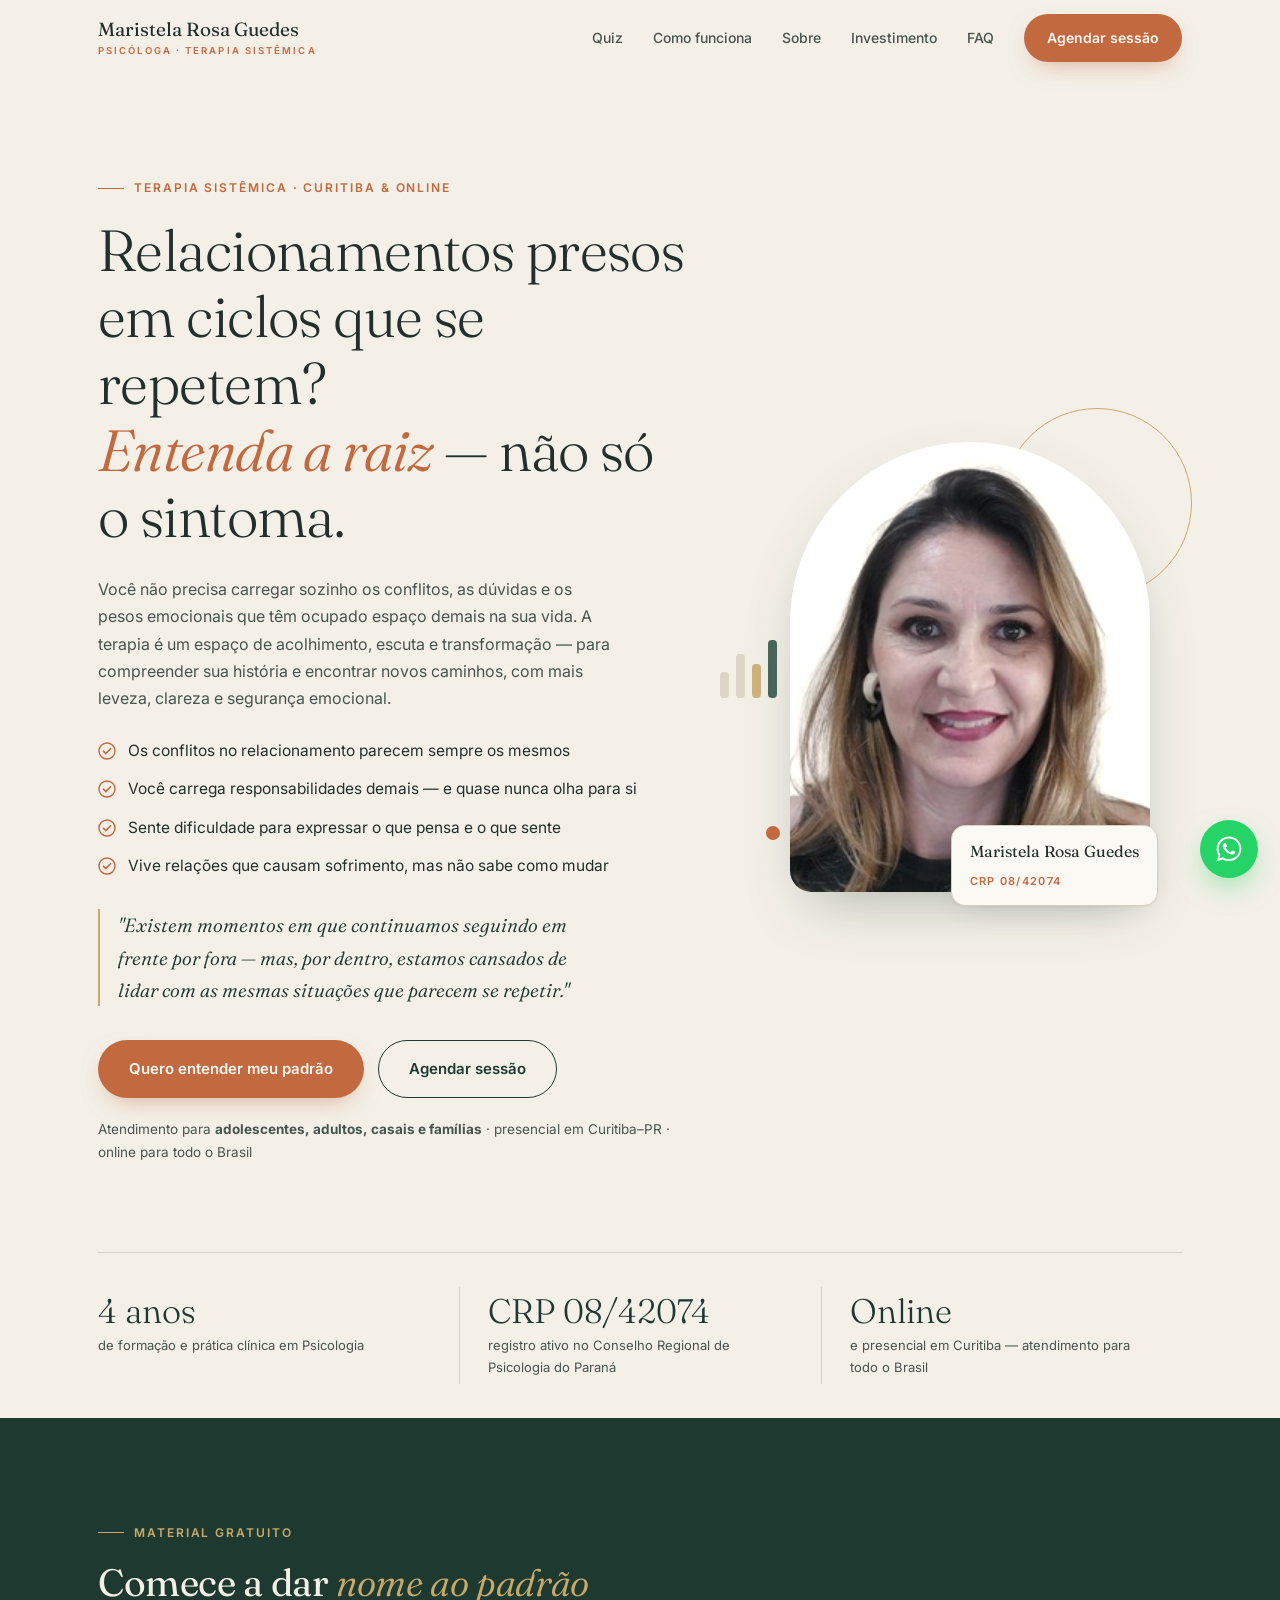
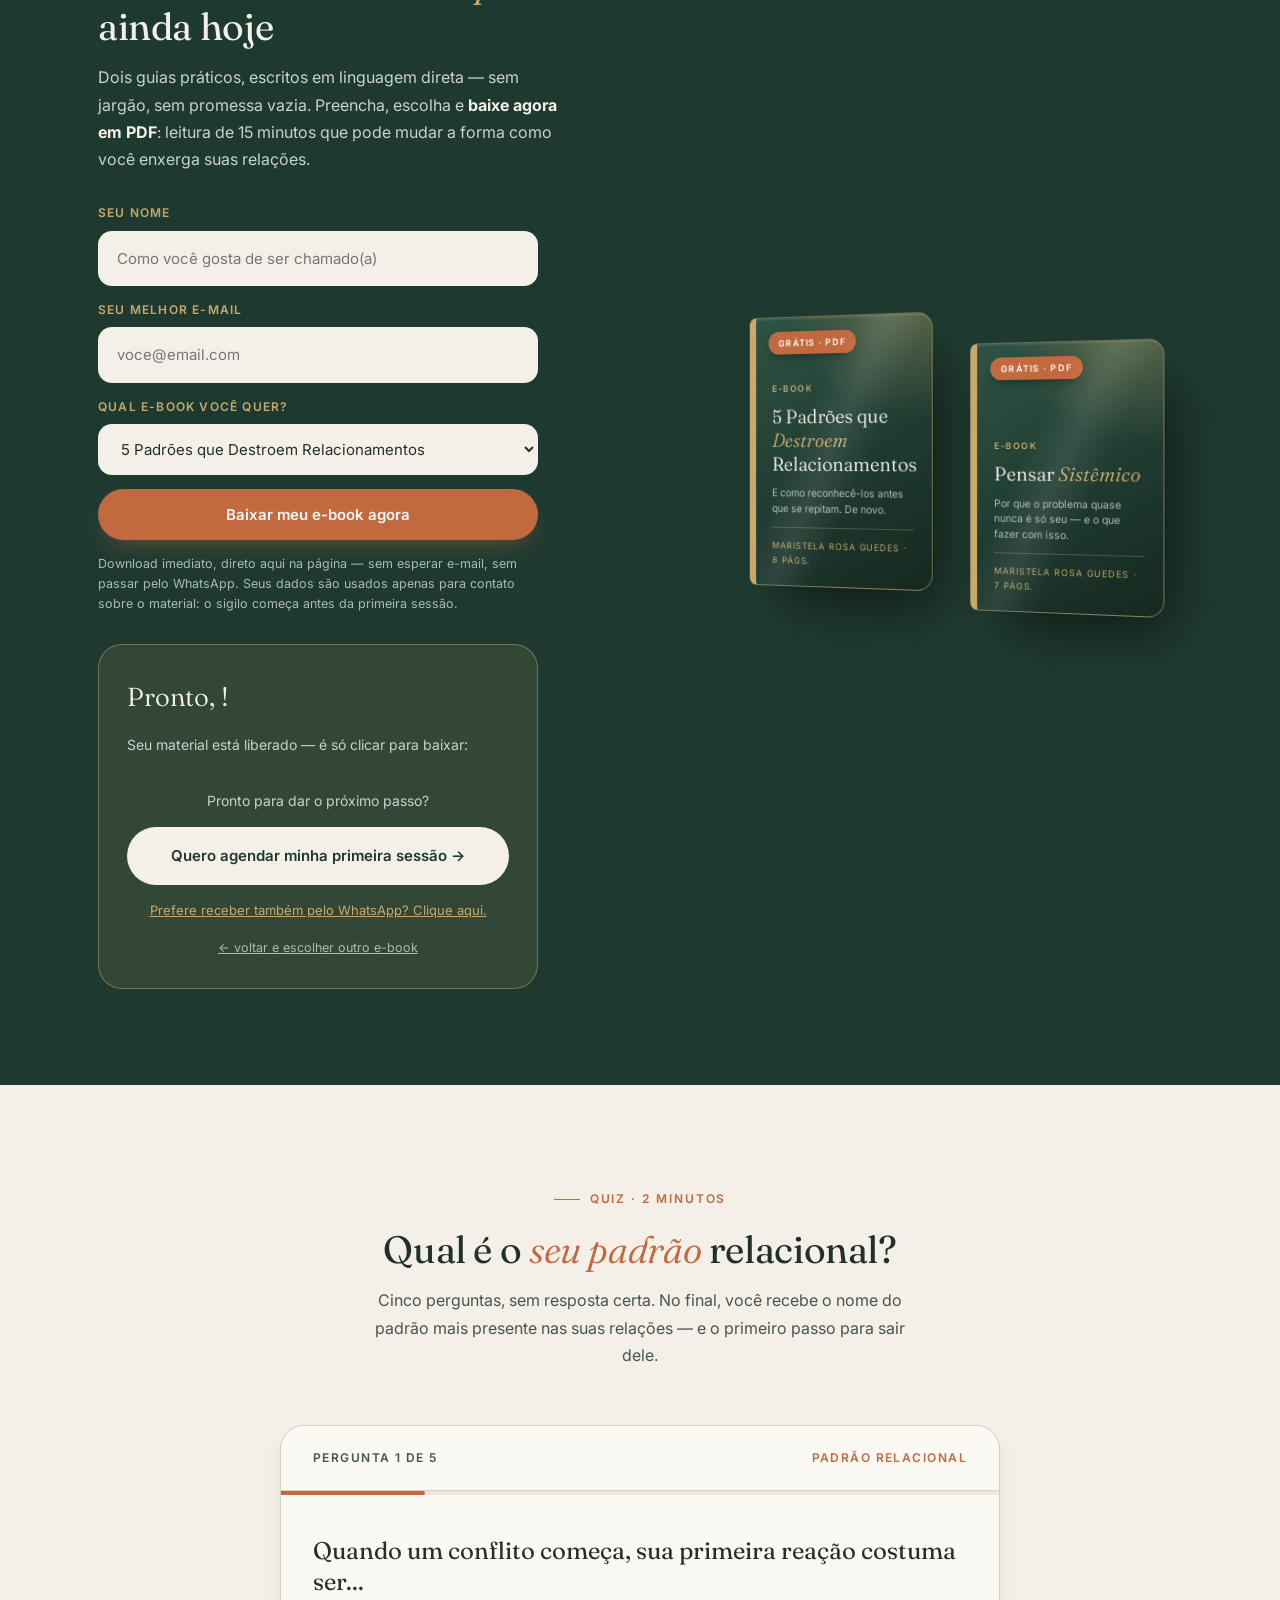
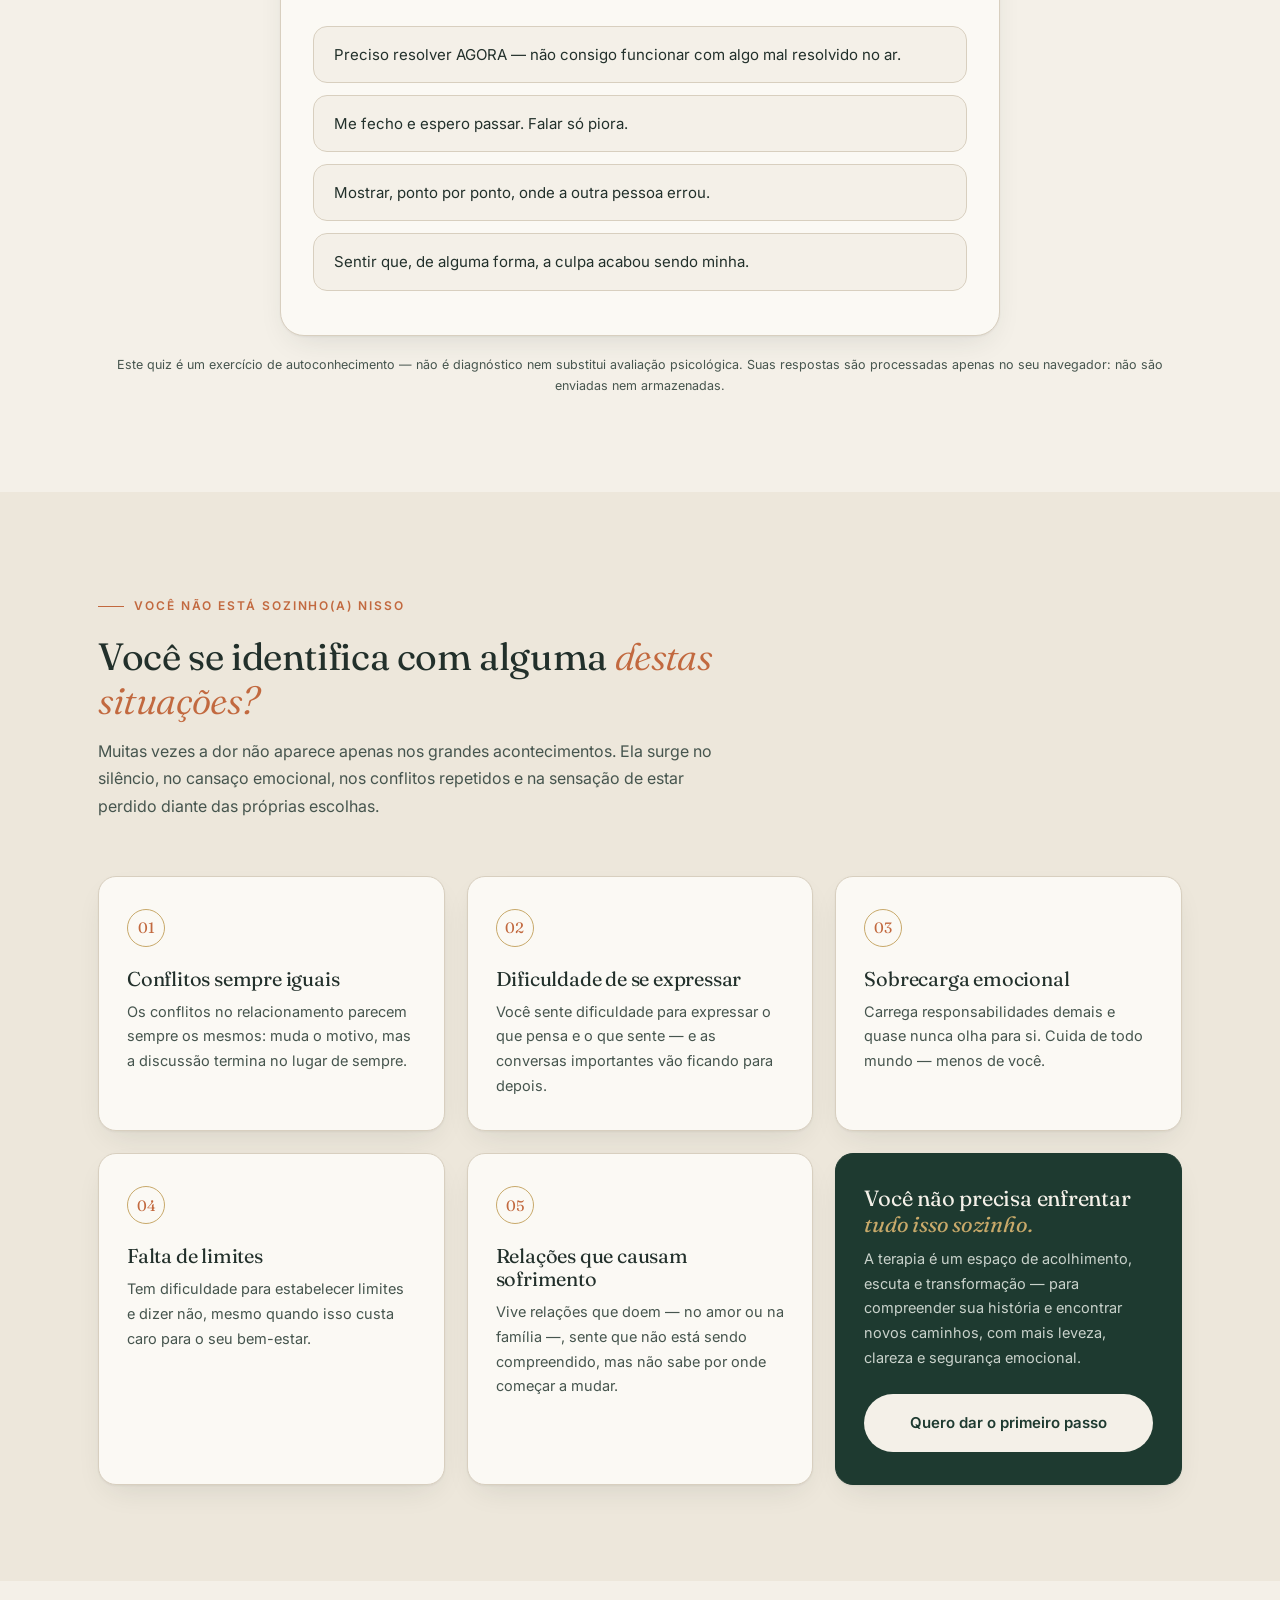
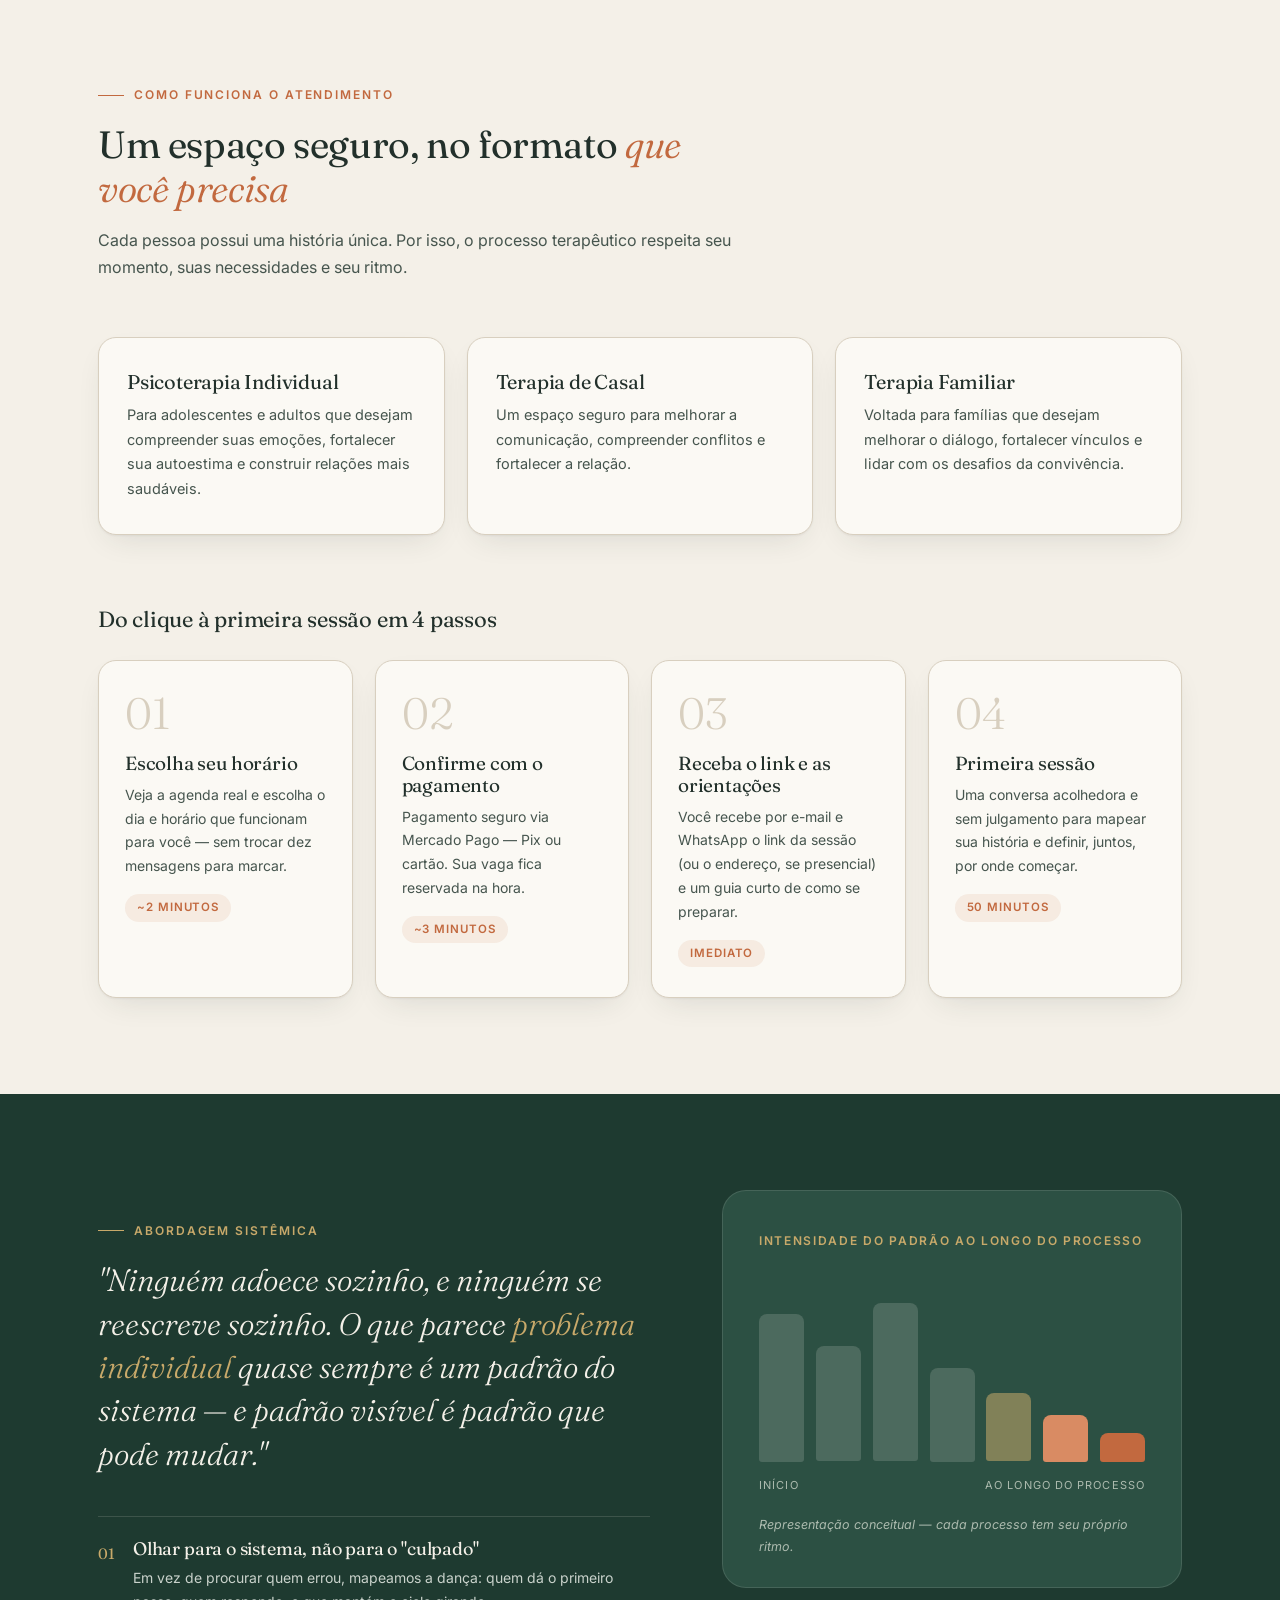
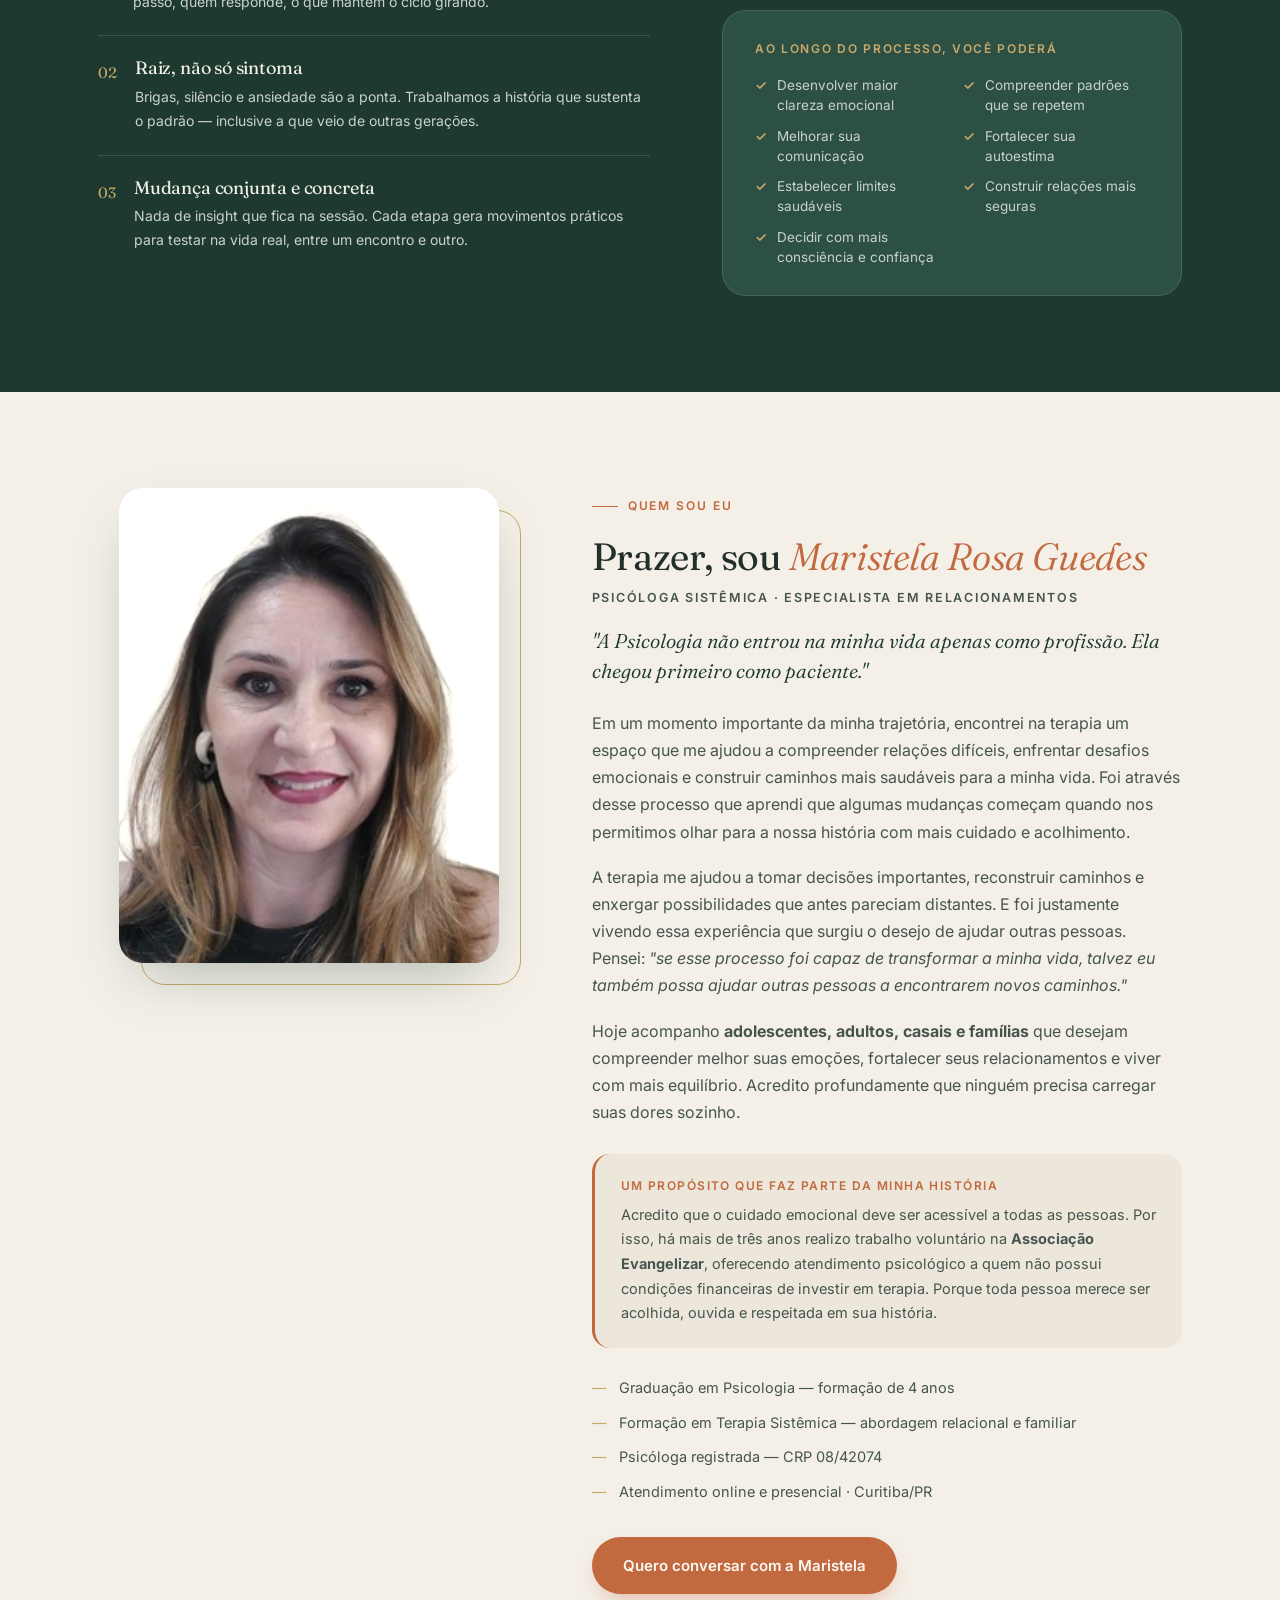
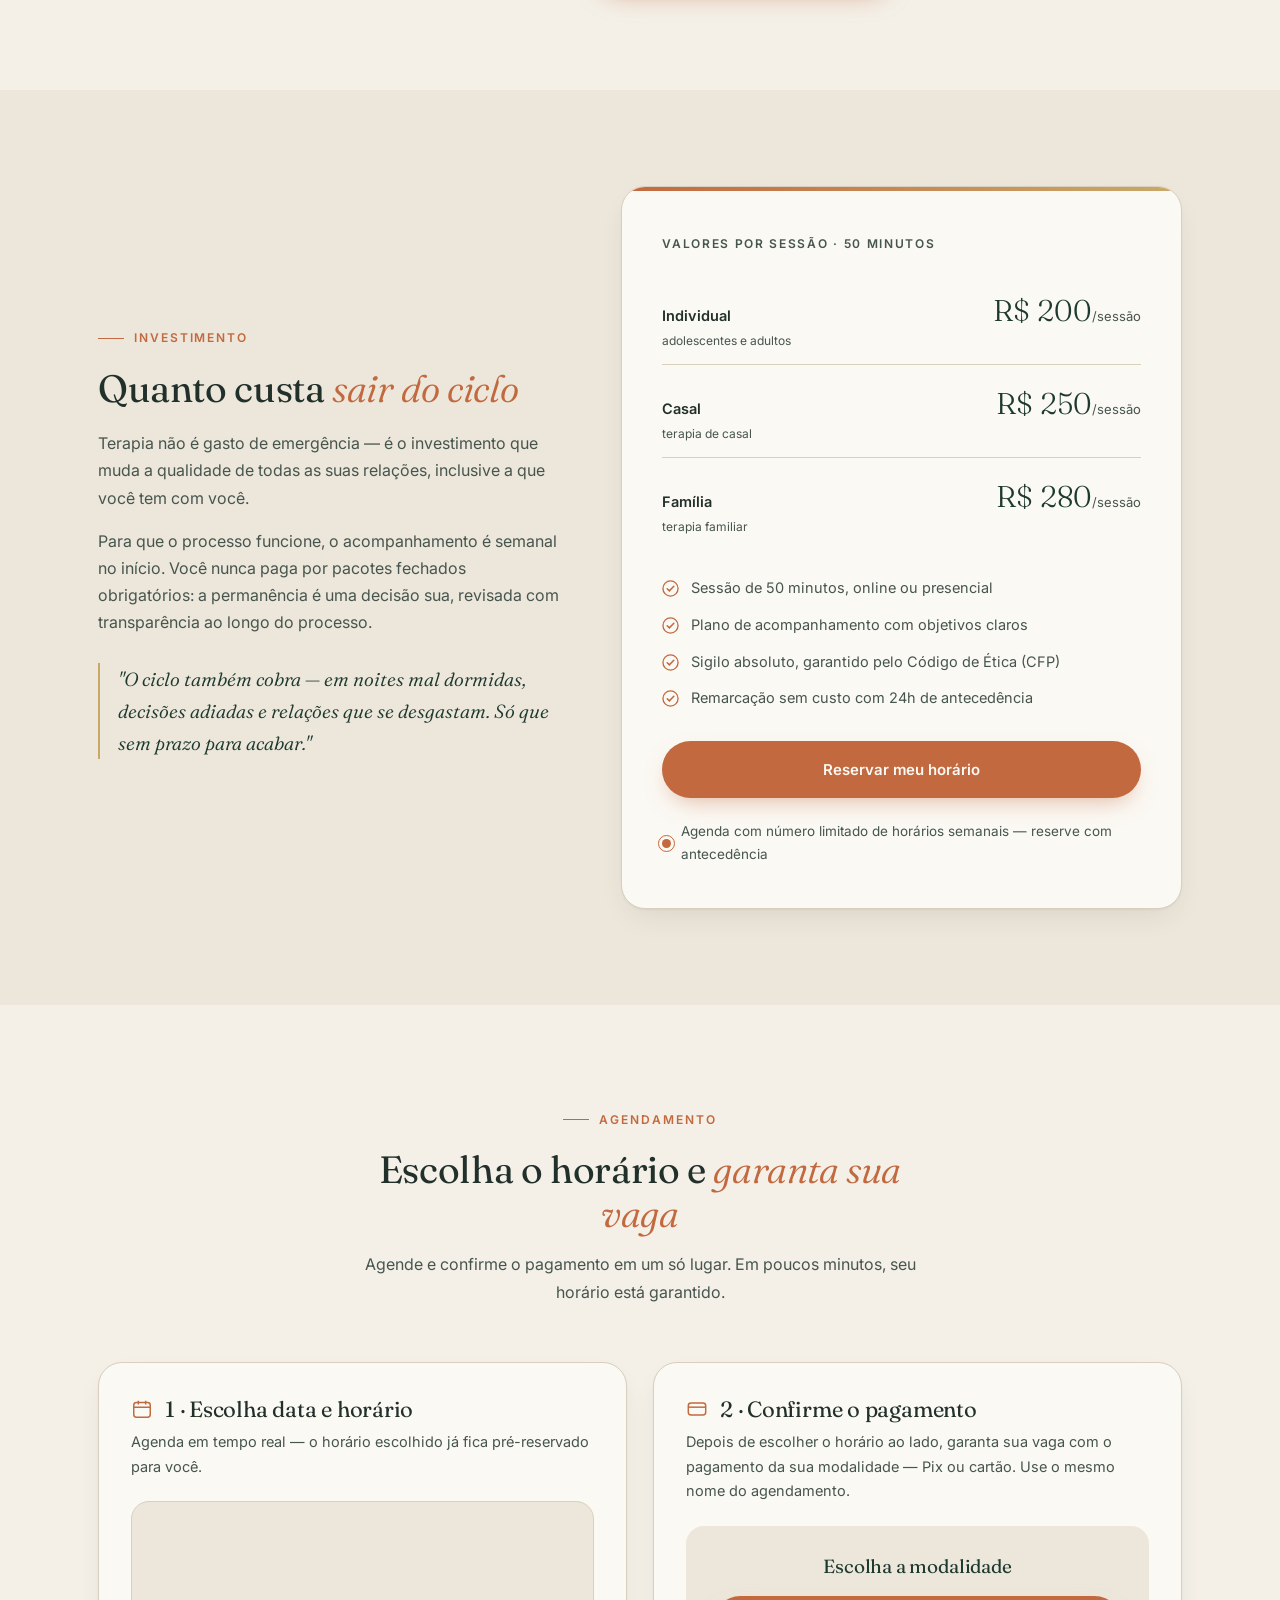
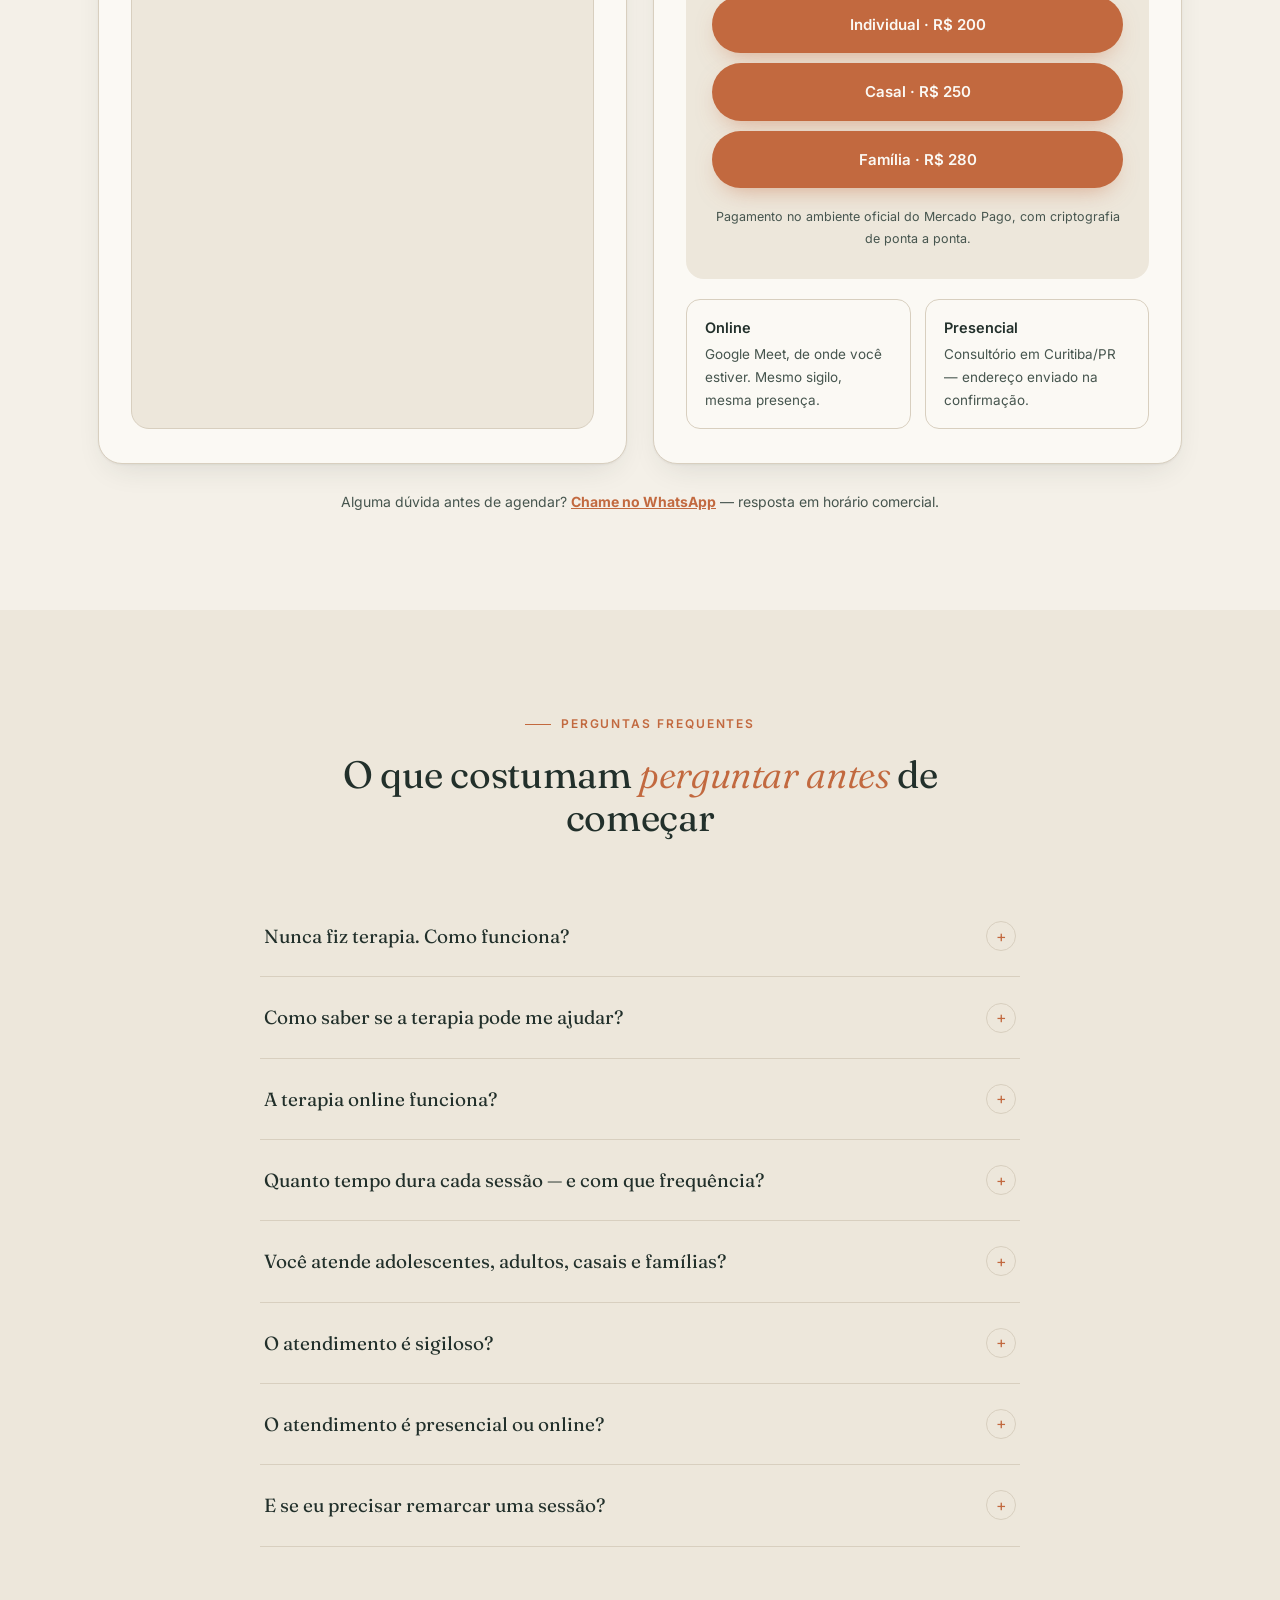
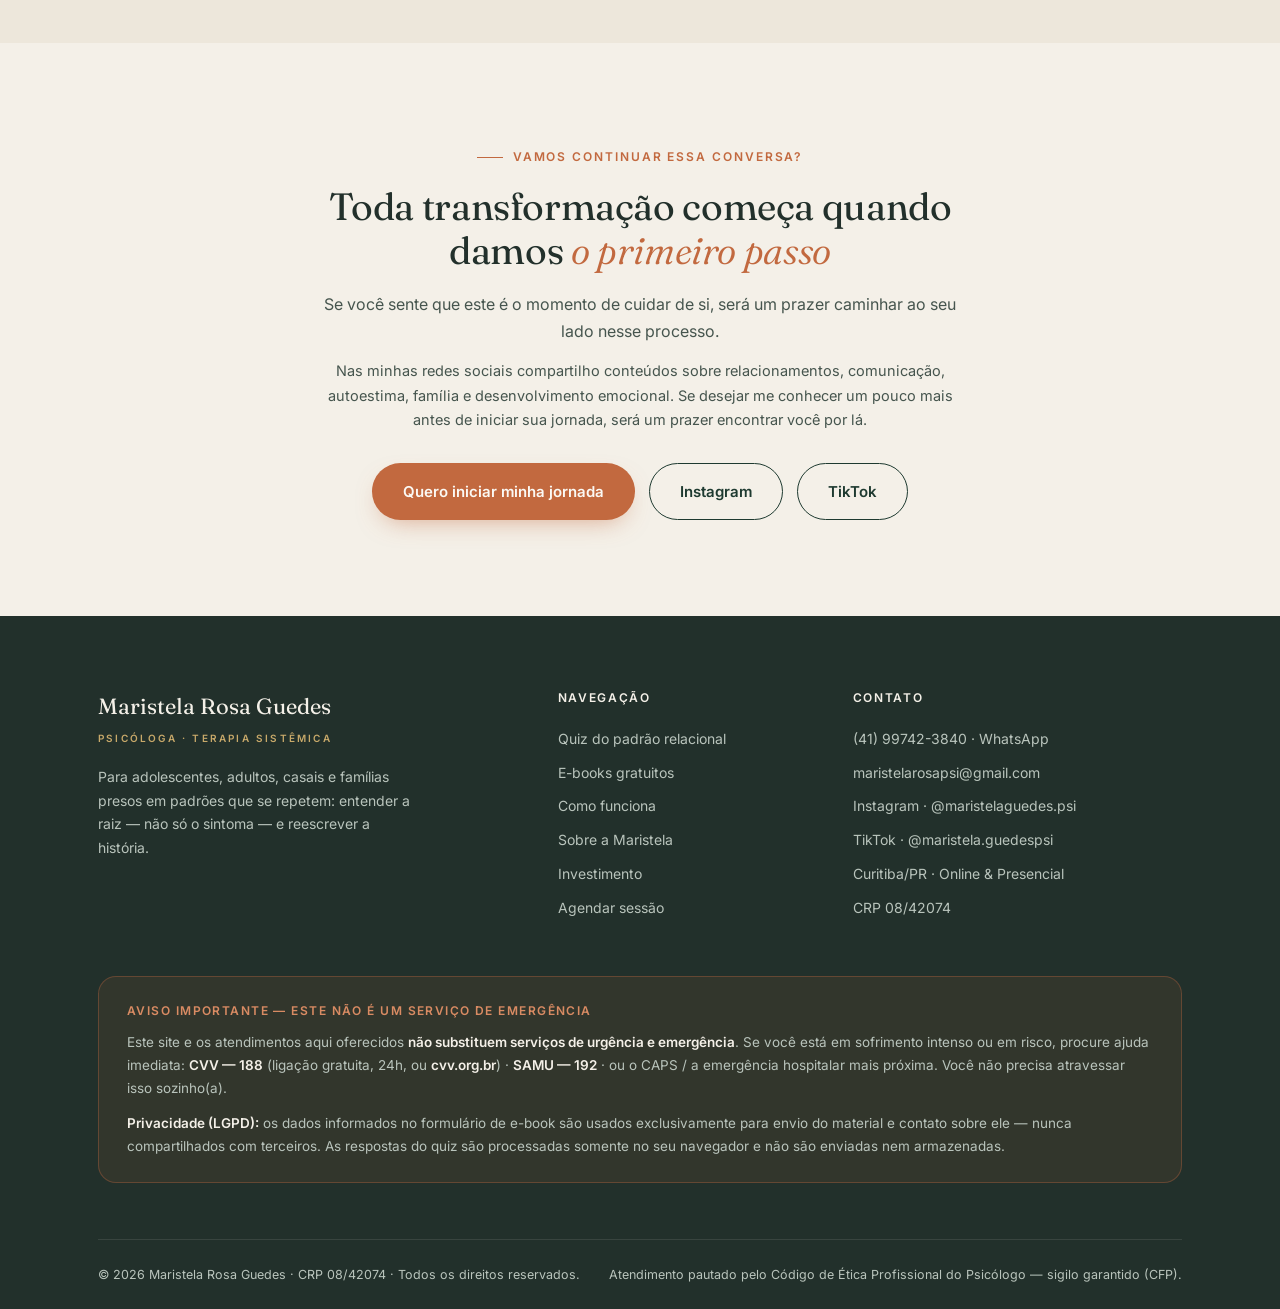
==== index.html @ d348e64c "Preços por modalidade (200/250/280) com 3 links MP, remove parcelamento do texto, SEO completo (JSON" ====
<!DOCTYPE html>
<html lang="pt-BR">
<head>
<meta charset="UTF-8">
<meta name="viewport" content="width=device-width, initial-scale=1.0">
<title>Maristela Rosa Guedes — Psicóloga · Terapia Sistêmica em Curitiba</title>
<meta name="description" content="Terapia Sistêmica para adolescentes, adultos, casais e famílias presos em padrões que se repetem. Entenda a raiz — não só o sintoma — e reescreva a história. Presencial em Curitiba/PR e online para todo o Brasil. CRP 08/42074.">
<meta property="og:title" content="Maristela Rosa Guedes — Psicóloga · Terapia Sistêmica">
<meta property="og:description" content="Brigas que sempre terminam no mesmo lugar? O sofrimento relacional raramente é individual — é um padrão. E padrão compreendido pode ser reescrito.">
<meta property="og:type" content="website">
<meta property="og:locale" content="pt_BR">
<meta property="og:url" content="https://maristelarosapsi-lab.github.io/site-maristela/">
<meta property="og:image" content="https://maristelarosapsi-lab.github.io/site-maristela/fotos/maristela.jpg">
<meta name="twitter:card" content="summary_large_image">
<meta name="keywords" content="psicóloga Curitiba, terapia de casal Curitiba, terapia familiar Curitiba, psicóloga online, terapia sistêmica, psicoterapia individual, psicóloga para adolescentes, terapia para casais, conflitos familiares, relacionamento, psicóloga CRP, Maristela Rosa Guedes">
<meta name="geo.region" content="BR-PR">
<meta name="geo.placename" content="Curitiba">
<meta name="robots" content="index, follow">
<link rel="canonical" href="https://maristelarosapsi-lab.github.io/site-maristela/">
<script type="application/ld+json">
{
  "@context": "https://schema.org",
  "@type": "LocalBusiness",
  "@id": "https://maristelarosapsi-lab.github.io/site-maristela/",
  "name": "Maristela Rosa Guedes — Psicóloga · Terapia Sistêmica",
  "description": "Terapia Sistêmica para adolescentes, adultos, casais e famílias. Atendimento presencial em Curitiba/PR e online para todo o Brasil. CRP 08/42074.",
  "url": "https://maristelarosapsi-lab.github.io/site-maristela/",
  "image": "https://maristelarosapsi-lab.github.io/site-maristela/fotos/maristela.jpg",
  "telephone": "+55-41-99742-3840",
  "email": "maristelarosapsi@gmail.com",
  "priceRange": "R$200 - R$280",
  "address": { "@type": "PostalAddress", "addressLocality": "Curitiba", "addressRegion": "PR", "addressCountry": "BR" },
  "areaServed": ["Curitiba", "Brasil (atendimento online)"],
  "founder": { "@type": "Person", "name": "Maristela Rosa Guedes", "jobTitle": "Psicóloga", "identifier": "CRP 08/42074" },
  "sameAs": [
    "https://instagram.com/maristelaguedes.psi",
    "https://www.tiktok.com/@maristela.guedespsi"
  ],
  "makesOffer": [
    { "@type": "Offer", "name": "Psicoterapia individual — sessão de 50 minutos", "price": "200", "priceCurrency": "BRL" },
    { "@type": "Offer", "name": "Terapia de casal — sessão de 50 minutos", "price": "250", "priceCurrency": "BRL" },
    { "@type": "Offer", "name": "Terapia familiar — sessão de 50 minutos", "price": "280", "priceCurrency": "BRL" }
  ]
}
</script>
<link rel="preconnect" href="https://fonts.googleapis.com">
<link rel="preconnect" href="https://fonts.gstatic.com" crossorigin>
<link href="https://fonts.googleapis.com/css2?family=Fraunces:ital,opsz,wght@0,9..144,300;0,9..144,400;0,9..144,500;1,9..144,300;1,9..144,400&family=Inter:wght@400;500;600&display=swap" rel="stylesheet">
<script>document.documentElement.classList.add('js');</script>
<style>
/* ============================================================
   MARISTELA ROSA GUEDES · TERAPIA SISTÊMICA
   Fonte da verdade: Brandbook v1.0/2026 (paleta, tipografia,
   proporção 60/25/10/5, estrutura de seções das págs. 15–17).
   Tags [EDITAR] marcam dados que precisam de confirmação real
   antes da publicação — não remover sem substituir o conteúdo.
   ============================================================ */
:root{
  --bone:#F4F0E8;
  --bone2:#EDE7DB;
  --white:#FBF9F4;
  --ink:#22302B;
  --ink-soft:#46554E;
  --forest:#1E3A30;
  --forest2:#2C5043;
  --clay:#C2693F;
  --clay-soft:#D98B63;
  --gold:#C8A96A;
  --line:#D8CFBF;
  --r-sm:14px;
  --r-md:18px;
  --r-lg:24px;
  --shadow-card:0 1px 2px rgba(34,48,43,.05),0 12px 32px -12px rgba(34,48,43,.14);
  --shadow-deep:0 24px 60px -20px rgba(30,58,48,.35);
  --wrap:1180px;
}
*{margin:0;padding:0;box-sizing:border-box}
html{scroll-behavior:smooth;scroll-padding-top:92px}
@media (prefers-reduced-motion:reduce){
  html{scroll-behavior:auto}
  *,*::before,*::after{animation-duration:.01ms!important;animation-iteration-count:1!important;transition-duration:.01ms!important}
}
body{
  font-family:'Inter',sans-serif;
  font-size:16px;line-height:1.7;
  color:var(--ink);
  background:var(--bone);
  -webkit-font-smoothing:antialiased;
}
::selection{background:var(--clay);color:var(--white)}
img{max-width:100%;display:block}
a{color:var(--clay)}
h1,h2,h3,.serif{font-family:'Fraunces',serif;font-weight:400;line-height:1.15;letter-spacing:-.01em}
h1{font-size:clamp(38px,5.2vw,58px);font-weight:300}
h2{font-size:clamp(30px,3.6vw,38px)}
h3{font-size:22px}
em.hl{font-style:italic;color:var(--clay);font-weight:340}
.dark em.hl{color:var(--gold)}

.wrap{max-width:var(--wrap);margin:0 auto;padding:0 24px}
@media(min-width:1100px){.wrap{padding:0 48px}}
section{padding:96px 0}
@media(max-width:720px){section{padding:64px 0}}

.eyebrow{
  display:inline-flex;align-items:center;gap:10px;
  font-size:12px;font-weight:600;letter-spacing:.16em;text-transform:uppercase;
  color:var(--clay);margin-bottom:18px;
}
.eyebrow::before{content:"";width:26px;height:1px;background:var(--clay)}
.dark .eyebrow{color:var(--gold)}
.dark .eyebrow::before{background:var(--gold)}
.section-head{max-width:640px;margin-bottom:56px}
.section-head p{color:var(--ink-soft);margin-top:16px}
.dark{background:var(--forest);color:var(--bone)}
.dark h2,.dark h3{color:var(--bone)}
.dark .section-head p{color:#C9D2CB}
.alt{background:var(--bone2)}

/* ---------- Tag EDITAR (obrigatória: prova social não verificada) ---------- */
.editar{
  display:inline-flex;align-items:center;gap:5px;vertical-align:middle;
  font-family:'Inter',sans-serif;font-size:10px;font-weight:600;letter-spacing:.1em;
  color:#7A5F2E;background:rgba(200,169,106,.18);
  border:1px dashed var(--gold);border-radius:6px;
  padding:2px 7px;margin-left:8px;text-transform:uppercase;white-space:nowrap;
}
.editar::before{content:"✎"}
.dark .editar{color:var(--gold);background:rgba(200,169,106,.12)}

/* ---------- Botões ---------- */
.btn{
  display:inline-flex;align-items:center;justify-content:center;gap:10px;
  font-family:'Inter',sans-serif;font-size:15px;font-weight:600;
  padding:15px 30px;border-radius:999px;border:1px solid transparent;
  cursor:pointer;text-decoration:none;transition:transform .18s ease,box-shadow .18s ease,background .18s ease;
}
.btn:hover{transform:translateY(-2px)}
.btn:active{transform:translateY(0)}
.btn-clay{background:var(--clay);color:var(--white);box-shadow:0 10px 24px -10px rgba(194,105,63,.55)}
.btn-clay:hover{background:#B15D35}
.btn-ghost{background:transparent;color:var(--forest);border-color:var(--forest)}
.btn-ghost:hover{background:var(--forest);color:var(--bone)}
.dark .btn-ghost{color:var(--bone);border-color:rgba(244,240,232,.4)}
.dark .btn-ghost:hover{background:var(--bone);color:var(--forest)}
.btn-bone{background:var(--bone);color:var(--forest)}
.btn-bone:hover{background:var(--white)}

/* ---------- Reveal on scroll (fallback: visível sem JS) ---------- */
.reveal{opacity:1;transform:none}
html.js .reveal{opacity:0;transform:translateY(26px);transition:opacity .7s ease,transform .7s ease}
html.js .reveal.in{opacity:1;transform:none}
@media (prefers-reduced-motion:reduce){html.js .reveal{opacity:1;transform:none}}

/* ============================ NAVBAR ============================ */
.nav{
  position:fixed;top:0;left:0;right:0;z-index:60;
  background:rgba(244,240,232,.82);
  backdrop-filter:blur(12px);-webkit-backdrop-filter:blur(12px);
  border-bottom:1px solid transparent;
  transition:border-color .25s ease,box-shadow .25s ease;
}
.nav.scrolled{border-bottom-color:var(--line);box-shadow:0 6px 24px -18px rgba(34,48,43,.25)}
.nav-inner{display:flex;align-items:center;justify-content:space-between;height:76px}
.logo{text-decoration:none;line-height:1.1}
.logo .name{font-family:'Fraunces',serif;font-size:19px;font-weight:400;color:var(--ink);display:block}
.logo .sub{font-size:9.5px;font-weight:600;letter-spacing:.22em;text-transform:uppercase;color:var(--clay)}
.nav-links{display:flex;align-items:center;gap:30px;list-style:none}
.nav-links a:not(.btn){font-size:14px;font-weight:500;color:var(--ink-soft);text-decoration:none;transition:color .15s}
.nav-links a:not(.btn):hover{color:var(--clay)}
.nav-links .btn{padding:11px 22px;font-size:14px}
.burger{display:none;background:none;border:none;cursor:pointer;padding:8px}
.burger span{display:block;width:22px;height:2px;background:var(--ink);margin:5px 0;transition:.25s}
@media(max-width:900px){
  .burger{display:block}
  .nav-links{
    position:absolute;top:76px;left:0;right:0;
    flex-direction:column;align-items:flex-start;gap:4px;
    background:var(--bone);border-bottom:1px solid var(--line);
    padding:12px 24px 24px;display:none;
  }
  .nav-links.open{display:flex}
  .nav-links li{width:100%}
  .nav-links a:not(.btn){display:block;padding:12px 0;font-size:16px}
  .nav-links .btn{margin-top:10px;width:100%}
}

/* ============================ HERO ============================ */
.hero{padding:170px 0 0;position:relative;overflow:hidden}
@media(max-width:720px){.hero{padding-top:120px}}
.hero-grid{display:grid;grid-template-columns:minmax(0,7fr) minmax(0,5fr);gap:64px;align-items:center}
@media(max-width:900px){.hero-grid{grid-template-columns:1fr;gap:48px}}
.hero h1 .line2{display:block}
.hero-lead{margin:26px 0 8px;color:var(--ink-soft);max-width:520px}
.recon{list-style:none;margin:26px 0 30px;display:grid;gap:12px}
.recon li{display:flex;gap:12px;align-items:flex-start;font-size:15.5px;color:var(--ink)}
.recon li svg{flex:none;margin-top:4px}
.ponte{
  font-family:'Fraunces',serif;font-style:italic;font-weight:340;
  font-size:19px;color:var(--forest);
  border-left:2px solid var(--gold);padding-left:18px;margin:30px 0 34px;max-width:480px;
}
.hero-ctas{display:flex;gap:14px;flex-wrap:wrap}
.hero-foto{position:relative;justify-self:center}
.hero-foto .frame{
  width:min(360px,78vw);aspect-ratio:4/5;overflow:hidden;
  border-radius:200px 200px var(--r-lg) var(--r-lg);
  box-shadow:var(--shadow-deep);position:relative;z-index:2;
  background:var(--bone2);
}
.hero-foto img{
  width:100%;height:100%;object-fit:cover;object-position:top center;
  filter:sepia(.10) saturate(1.04) brightness(1.01); /* quentura leve, nunca frio (brandbook §06) */
}
.hero-foto .ring{
  position:absolute;width:190px;height:190px;border-radius:50%;
  border:1px solid var(--gold);top:-34px;right:-42px;z-index:1;
}
.hero-foto .dot{
  position:absolute;width:14px;height:14px;border-radius:50%;
  background:var(--clay);bottom:52px;left:-24px;z-index:3;
}
.hero-foto .bars{position:absolute;left:-70px;top:44%;display:flex;gap:7px;align-items:flex-end;z-index:1;opacity:.85}
.hero-foto .bars i{width:9px;border-radius:4px;background:var(--line)}
.hero-foto .bars i:nth-child(1){height:26px}
.hero-foto .bars i:nth-child(2){height:44px}
.hero-foto .bars i:nth-child(3){height:34px;background:var(--gold)}
.hero-foto .bars i:nth-child(4){height:58px;background:var(--forest2)}
.hero-foto figcaption{
  position:absolute;bottom:-14px;right:-8px;z-index:4;
  background:var(--white);border:1px solid var(--line);border-radius:var(--r-sm);
  padding:12px 18px;box-shadow:var(--shadow-card);
}
.hero-foto figcaption .n{font-family:'Fraunces',serif;font-size:16px;color:var(--ink)}
.hero-foto figcaption .c{font-size:11px;font-weight:600;letter-spacing:.12em;text-transform:uppercase;color:var(--clay)}
@media(max-width:900px){.hero-foto .bars{left:-8px}}

/* faixa de confiança */
.trust{border-top:1px solid var(--line);margin-top:88px}
.trust-grid{display:grid;grid-template-columns:repeat(3,1fr);gap:0;padding:34px 0}
.trust-item{padding:6px 28px;border-left:1px solid var(--line)}
.trust-item:first-child{border-left:none;padding-left:0}
.trust-item .num{font-family:'Fraunces',serif;font-size:34px;font-weight:300;color:var(--forest);line-height:1.1}
.trust-item .lbl{font-size:13px;color:var(--ink-soft);margin-top:4px}
@media(max-width:720px){
  .trust-grid{grid-template-columns:1fr;gap:20px}
  .trust-item{border-left:none;padding:0}
}

/* ============================ E-BOOKS (forest) ============================ */
.ebook-grid{display:grid;grid-template-columns:minmax(0,6fr) minmax(0,5fr);gap:72px;align-items:center}
@media(max-width:900px){.ebook-grid{grid-template-columns:1fr;gap:56px}}
.books{display:flex;gap:30px;justify-content:center;perspective:1100px}
.book{
  position:relative;width:196px;aspect-ratio:172/240;border-radius:8px 16px 16px 8px;
  background:
    radial-gradient(130% 90% at 88% -12%, rgba(200,169,106,.38), transparent 55%),
    linear-gradient(150deg,#2E5344,var(--forest) 58%,#152820);
  border:1px solid rgba(200,169,106,.5);border-left:7px solid var(--gold);
  padding:20px 18px 18px;display:flex;flex-direction:column;justify-content:flex-end;gap:10px;
  transform:rotateY(-16deg);
  box-shadow:22px 30px 52px -18px rgba(0,0,0,.6),1px 2px 0 rgba(255,255,255,.08) inset;
  transition:transform .35s ease,box-shadow .35s ease;overflow:hidden;
}
.book::after{content:"";position:absolute;inset:0;pointer-events:none;background:linear-gradient(115deg,transparent 32%,rgba(255,255,255,.09) 46%,transparent 60%)}
.book:hover{transform:rotateY(-5deg) translateY(-10px) scale(1.03);box-shadow:26px 40px 64px -20px rgba(0,0,0,.65),1px 2px 0 rgba(255,255,255,.08) inset}
.book.b2{transform:rotateY(-16deg) translateY(26px)}
.book.b2:hover{transform:rotateY(-5deg) translateY(16px) scale(1.03)}
.book .badge{
  position:absolute;top:14px;left:14px;
  font-size:9px;font-weight:600;letter-spacing:.14em;text-transform:uppercase;
  background:var(--clay);color:#fff;border-radius:999px;padding:4px 11px;
  box-shadow:0 4px 12px -4px rgba(0,0,0,.5);
}
.book .tag{font-size:9px;font-weight:600;letter-spacing:.18em;color:var(--gold);text-transform:uppercase}
.book .title{font-family:'Fraunces',serif;font-weight:340;font-size:19.5px;line-height:1.22;color:var(--bone)}
.book .title i{font-style:italic;color:var(--gold)}
.book .sub{font-size:10.5px;line-height:1.5;color:#ADBBAF}
.book .autor{
  font-size:9px;letter-spacing:.1em;color:rgba(200,169,106,.95);text-transform:uppercase;
  border-top:1px solid rgba(200,169,106,.3);padding-top:10px;
}
.ebook-done{
  margin-top:30px;max-width:440px;
  background:rgba(200,169,106,.12);border:1px solid rgba(200,169,106,.45);
  border-radius:var(--r-lg);padding:30px 28px;display:grid;gap:14px;
}
.ebook-done .ed-title{font-family:'Fraunces',serif;font-size:26px;font-weight:340;color:var(--bone)}
.ebook-done .ed-title em{font-style:italic;color:var(--gold)}
.ebook-done .ed-sub{font-size:14px;color:#C9D2CB}
.ed-links{display:grid;gap:10px}
.ed-links .btn{width:100%}
.ed-whats{font-size:13px;color:var(--gold);text-align:center}
.ed-refazer{
  background:none;border:none;cursor:pointer;font:inherit;font-size:12.5px;
  color:#ADBBAF;text-decoration:underline;margin-top:2px;
}
.ebook-form{display:grid;gap:14px;margin-top:30px;max-width:440px}
.field label{display:block;font-size:12px;font-weight:600;letter-spacing:.1em;text-transform:uppercase;color:var(--gold);margin-bottom:7px}
.field input,.field select{
  width:100%;padding:14px 18px;font:inherit;font-size:15px;color:var(--ink);
  background:var(--bone);border:1px solid rgba(244,240,232,.25);border-radius:var(--r-sm);outline:none;
}
.field input:focus,.field select:focus{border-color:var(--gold);box-shadow:0 0 0 3px rgba(200,169,106,.25)}
.ebook-note{font-size:12.5px;color:#ADBBAF;line-height:1.6}
.form-ok{
  display:none;background:rgba(200,169,106,.14);border:1px solid rgba(200,169,106,.4);
  border-radius:var(--r-sm);padding:14px 18px;font-size:14px;color:var(--bone);
}
.form-ok.show{display:block}

/* ============================ QUIZ ============================ */
.quiz-shell{
  max-width:720px;margin:0 auto;background:var(--white);
  border:1px solid var(--line);border-radius:var(--r-lg);
  box-shadow:var(--shadow-card);overflow:hidden;
}
.quiz-top{display:flex;justify-content:space-between;align-items:center;padding:22px 32px;border-bottom:1px solid var(--line)}
.quiz-top .passo{font-size:12px;font-weight:600;letter-spacing:.12em;text-transform:uppercase;color:var(--ink-soft)}
.quiz-bar{height:4px;background:var(--bone2)}
.quiz-bar i{display:block;height:100%;width:0;background:var(--clay);transition:width .35s ease;border-radius:0 4px 4px 0}
.quiz-body{padding:40px 32px 44px}
@media(max-width:600px){.quiz-body{padding:30px 20px 34px}}
.quiz-q{font-family:'Fraunces',serif;font-size:24px;font-weight:400;line-height:1.3;margin-bottom:28px}
.quiz-opts{display:grid;gap:12px}
.quiz-opt{
  text-align:left;font:inherit;font-size:15px;line-height:1.55;color:var(--ink);
  background:var(--bone);border:1px solid var(--line);border-radius:var(--r-sm);
  padding:16px 20px;cursor:pointer;transition:border-color .15s,background .15s,transform .15s;
}
.quiz-opt:hover{border-color:var(--clay);background:var(--white);transform:translateX(4px)}
.quiz-res .pat{font-family:'Fraunces',serif;font-size:30px;font-weight:340;color:var(--forest);margin:6px 0 16px}
.quiz-res .pat em{font-style:italic;color:var(--clay)}
.quiz-res p{color:var(--ink-soft)}
.primeiro-passo{
  margin:26px 0;background:var(--bone);border-left:3px solid var(--gold);
  border-radius:0 var(--r-sm) var(--r-sm) 0;padding:18px 22px;
}
.primeiro-passo b{display:block;font-size:12px;font-weight:600;letter-spacing:.12em;text-transform:uppercase;color:var(--clay);margin-bottom:6px}
.quiz-res .acoes{display:flex;gap:12px;flex-wrap:wrap;margin-top:26px}
.quiz-disclaimer{text-align:center;font-size:12.5px;color:var(--ink-soft);margin-top:18px}

/* ============================ DORES ============================ */
.dores-grid{display:grid;grid-template-columns:repeat(3,1fr);gap:22px}
@media(max-width:960px){.dores-grid{grid-template-columns:repeat(2,1fr)}}
@media(max-width:640px){.dores-grid{grid-template-columns:1fr}}
.dor-card{
  background:var(--white);border:1px solid var(--line);border-radius:var(--r-md);
  padding:32px 28px;box-shadow:var(--shadow-card);
  transition:transform .2s ease,box-shadow .2s ease;
}
.dor-card:hover{transform:translateY(-4px);box-shadow:0 18px 40px -16px rgba(34,48,43,.2)}
.dor-num{
  width:38px;height:38px;border-radius:50%;border:1px solid var(--gold);
  display:flex;align-items:center;justify-content:center;
  font-family:'Fraunces',serif;font-size:15px;color:var(--clay);margin-bottom:20px;
}
.dor-card h3{margin-bottom:10px;font-size:20px}
.dor-card p{font-size:14.5px;color:var(--ink-soft)}
.dor-card.cta{
  background:var(--forest);border-color:var(--forest);color:var(--bone);
  display:flex;flex-direction:column;justify-content:space-between;gap:24px;
}
.dor-card.cta h3{color:var(--bone);font-size:22px}
.dor-card.cta h3 em{font-style:italic;color:var(--gold)}
.dor-card.cta p{color:#C9D2CB}

/* ============================ COMO FUNCIONA ============================ */
.passos{display:grid;grid-template-columns:repeat(4,1fr);gap:22px;counter-reset:passo}
@media(max-width:960px){.passos{grid-template-columns:repeat(2,1fr)}}
@media(max-width:600px){.passos{grid-template-columns:1fr}}
.passo-card{
  counter-increment:passo;background:var(--white);border:1px solid var(--line);
  border-radius:var(--r-md);padding:30px 26px;position:relative;box-shadow:var(--shadow-card);
}
.passo-card::before{
  content:"0" counter(passo);
  font-family:'Fraunces',serif;font-size:44px;font-weight:300;color:var(--line);
  display:block;line-height:1;margin-bottom:18px;
}
.passo-card h3{font-size:19px;margin-bottom:8px}
.passo-card p{font-size:14px;color:var(--ink-soft)}
.passo-card .tempo{
  display:inline-block;margin-top:16px;font-size:11.5px;font-weight:600;
  letter-spacing:.08em;text-transform:uppercase;color:var(--clay);
  background:rgba(194,105,63,.1);border-radius:999px;padding:4px 12px;
}

/* ============================ ABORDAGEM (forest) ============================ */
.abordagem-grid{display:grid;grid-template-columns:minmax(0,6fr) minmax(0,5fr);gap:72px;align-items:center}
@media(max-width:900px){.abordagem-grid{grid-template-columns:1fr;gap:52px}}
.citacao{
  font-family:'Fraunces',serif;font-weight:300;font-style:italic;
  font-size:clamp(24px,3vw,31px);line-height:1.4;color:var(--bone);
}
.citacao em{color:var(--gold);font-style:italic}
.pilares{margin-top:40px;display:grid;gap:0}
.pilar{display:flex;gap:18px;padding:22px 0;border-top:1px solid rgba(244,240,232,.14)}
.pilar .pn{font-family:'Fraunces',serif;font-size:15px;color:var(--gold);flex:none;padding-top:2px}
.pilar h3{font-size:18px;color:var(--bone);margin-bottom:6px}
.pilar p{font-size:14px;color:#C9D2CB}
.grafico{
  background:var(--forest2);border:1px solid rgba(244,240,232,.12);
  border-radius:var(--r-lg);padding:40px 36px 30px;
}
.grafico .g-title{font-size:12px;font-weight:600;letter-spacing:.14em;text-transform:uppercase;color:var(--gold);margin-bottom:30px}
.g-bars{display:flex;align-items:flex-end;gap:12px;height:180px}
.g-bars i{
  flex:1;border-radius:8px 8px 3px 3px;background:rgba(244,240,232,.16);
  transform-origin:bottom;
}
html.js .g-bars.animate i{animation:crescer .9s ease both}
.g-bars i:nth-child(1){height:82%}
.g-bars i:nth-child(2){height:64%;animation-delay:.08s}
.g-bars i:nth-child(3){height:88%;animation-delay:.16s}
.g-bars i:nth-child(4){height:52%;animation-delay:.24s}
.g-bars i:nth-child(5){height:38%;background:rgba(200,169,106,.55);animation-delay:.32s}
.g-bars i:nth-child(6){height:26%;background:var(--clay-soft);animation-delay:.4s}
.g-bars i:nth-child(7){height:16%;background:var(--clay);animation-delay:.48s}
@keyframes crescer{from{transform:scaleY(0)}to{transform:scaleY(1)}}
.g-leg{display:flex;justify-content:space-between;font-size:11px;letter-spacing:.1em;text-transform:uppercase;color:#ADBBAF;margin-top:14px}
.g-cap{font-size:12.5px;color:#ADBBAF;margin-top:20px;font-style:italic}

/* ============================ SOBRE ============================ */
.sobre-grid{display:grid;grid-template-columns:minmax(0,5fr) minmax(0,7fr);gap:72px;align-items:start}
@media(max-width:900px){.sobre-grid{grid-template-columns:1fr;gap:48px}}
.sobre-foto{position:relative;justify-self:center;width:min(380px,100%)}
.sobre-foto .frame{
  aspect-ratio:4/5;overflow:hidden;border-radius:var(--r-lg);
  box-shadow:var(--shadow-deep);
}
.sobre-foto img{width:100%;height:100%;object-fit:cover;object-position:top center;filter:sepia(.10) saturate(1.04) brightness(1.01)}
.sobre-foto::after{
  content:"";position:absolute;inset:22px -22px -22px 22px;
  border:1px solid var(--gold);border-radius:var(--r-lg);z-index:-1;
}
.sobre-txt p{color:var(--ink-soft);margin-bottom:18px}
.sobre-txt p.destaque{
  font-family:'Fraunces',serif;font-style:italic;font-weight:340;
  font-size:20px;line-height:1.5;color:var(--forest);margin:6px 0 24px;
}
.voluntariado{
  background:var(--bone2);border-radius:var(--r-md);padding:22px 26px;margin:28px 0;
  border-left:3px solid var(--clay);
}
.voluntariado b{display:block;font-size:12px;font-weight:600;letter-spacing:.12em;text-transform:uppercase;color:var(--clay);margin-bottom:6px}
.voluntariado p{font-size:14.5px;margin:0}
.formacao{list-style:none;margin:26px 0 32px;display:grid;gap:10px}
.formacao li{display:flex;gap:12px;font-size:14.5px;color:var(--ink-soft);align-items:baseline}
.formacao li::before{content:"—";color:var(--gold);flex:none}

/* ---------- Benefícios (abordagem) ---------- */
.beneficios{margin-top:22px;background:var(--forest2);border:1px solid rgba(244,240,232,.12);border-radius:var(--r-lg);padding:28px 32px}
.beneficios b{display:block;font-size:12px;font-weight:600;letter-spacing:.14em;text-transform:uppercase;color:var(--gold);margin-bottom:16px}
.beneficios ul{list-style:none;display:grid;grid-template-columns:1fr 1fr;gap:10px 22px}
@media(max-width:600px){.beneficios ul{grid-template-columns:1fr}}
.beneficios li{display:flex;gap:10px;font-size:13.5px;color:#C9D2CB;align-items:flex-start;line-height:1.5}
.beneficios li::before{content:"✓";color:var(--gold);flex:none;font-weight:600}

/* ---------- Encerramento ---------- */
.fim{text-align:center;max-width:660px;margin:0 auto}
.fim h2{margin-bottom:18px}
.fim p{color:var(--ink-soft)}
.social-links{display:flex;gap:14px;justify-content:center;margin-top:30px;flex-wrap:wrap}

/* ============================ INVESTIMENTO ============================ */
.inv-grid{display:grid;grid-template-columns:minmax(0,5fr) minmax(0,6fr);gap:56px;align-items:center}
@media(max-width:900px){.inv-grid{grid-template-columns:1fr;gap:44px}}
.inv-card{
  background:var(--white);border:1px solid var(--line);border-radius:var(--r-lg);
  padding:42px 40px;box-shadow:var(--shadow-card);position:relative;overflow:hidden;
}
@media(max-width:600px){.inv-card{padding:30px 24px}}
.inv-card::before{content:"";position:absolute;top:0;left:0;right:0;height:4px;background:linear-gradient(90deg,var(--clay),var(--gold))}
.inv-card .mod{font-size:12px;font-weight:600;letter-spacing:.14em;text-transform:uppercase;color:var(--ink-soft)}
.precos3{margin:16px 0 4px;display:grid}
.p-row{display:flex;justify-content:space-between;align-items:baseline;padding:13px 0;border-bottom:1px solid var(--line)}
.p-row:last-child{border-bottom:none}
.p-row .p-nome{font-size:14.5px;font-weight:600;color:var(--ink)}
.p-row .p-desc{display:block;font-size:12px;font-weight:400;color:var(--ink-soft);margin-top:2px}
.p-row b{font-family:'Fraunces',serif;font-weight:300;font-size:30px;color:var(--forest);white-space:nowrap}
.p-row b small{font-size:13px;font-family:'Inter',sans-serif;color:var(--ink-soft);font-weight:400}
.mp-btns{display:grid;gap:10px;width:100%}
.mp-btns .btn{width:100%}
.inv-inclui{list-style:none;margin:26px 0 30px;display:grid;gap:12px}
.inv-inclui li{display:flex;gap:12px;font-size:14.5px;color:var(--ink-soft);align-items:flex-start}
.inv-inclui li svg{flex:none;margin-top:4px}
.vagas{
  display:flex;align-items:center;gap:10px;margin-top:22px;
  font-size:13.5px;color:var(--ink-soft);
}
.vagas .pulse{width:9px;height:9px;border-radius:50%;background:var(--clay);flex:none;position:relative}
html.js .vagas .pulse::after{
  content:"";position:absolute;inset:-4px;border-radius:50%;border:1px solid var(--clay);
  animation:pulsar 2s ease-out infinite;
}
@keyframes pulsar{from{transform:scale(.6);opacity:1}to{transform:scale(1.6);opacity:0}}
.inv-txt h2{margin-bottom:20px}
.inv-txt p{color:var(--ink-soft);margin-bottom:16px}
.inv-txt .comparacao{
  font-family:'Fraunces',serif;font-style:italic;font-weight:340;font-size:19px;
  color:var(--forest);border-left:2px solid var(--gold);padding-left:18px;margin-top:26px;
}

/* ============================ AGENDAMENTO ============================ */
.agenda-grid{display:grid;grid-template-columns:1fr 1fr;gap:26px;margin-top:14px}
@media(max-width:900px){.agenda-grid{grid-template-columns:1fr}}
.agenda-card{
  background:var(--white);border:1px solid var(--line);border-radius:var(--r-lg);
  padding:34px 32px;box-shadow:var(--shadow-card);display:flex;flex-direction:column;
}
@media(max-width:600px){.agenda-card{padding:26px 20px}}
.agenda-card h3{display:flex;align-items:center;gap:12px;margin-bottom:8px}
.agenda-card .desc{font-size:14.5px;color:var(--ink-soft);margin-bottom:22px}
.calendly-box{border:1px solid var(--line);border-radius:var(--r-md);overflow:hidden;background:var(--bone2);flex:1;min-height:420px}
.calendly-box iframe{width:100%;height:100%;min-height:420px;border:0;display:block}
.mp-box{flex:1;display:flex;flex-direction:column;justify-content:center;gap:18px;background:var(--bone2);border-radius:var(--r-md);padding:30px 26px;text-align:center}
.mp-box .serif{font-size:19px;color:var(--forest)}
.modalidades{display:grid;grid-template-columns:1fr 1fr;gap:14px;margin-top:20px}
@media(max-width:520px){.modalidades{grid-template-columns:1fr}}
.moda{background:var(--white);border:1px solid var(--line);border-radius:var(--r-sm);padding:16px 18px;font-size:13.5px;color:var(--ink-soft)}
.moda b{display:block;color:var(--ink);font-size:14.5px;margin-bottom:3px;font-weight:600}
.agenda-whats{margin-top:26px;text-align:center;font-size:14px;color:var(--ink-soft)}

/* ============================ FAQ ============================ */
.faq-wrap{max-width:760px;margin:0 auto}
.faq{border-bottom:1px solid var(--line)}
.faq summary{
  list-style:none;display:flex;justify-content:space-between;align-items:center;gap:20px;
  cursor:pointer;padding:24px 4px;font-family:'Fraunces',serif;font-size:19px;color:var(--ink);
}
.faq summary::-webkit-details-marker{display:none}
.faq summary .ico{
  flex:none;width:30px;height:30px;border:1px solid var(--line);border-radius:50%;
  display:flex;align-items:center;justify-content:center;
  font-family:'Inter',sans-serif;font-size:16px;color:var(--clay);transition:transform .25s,background .25s;
}
.faq[open] summary .ico{transform:rotate(45deg);background:var(--clay);color:var(--white);border-color:var(--clay)}
.faq .resp{padding:0 44px 26px 4px;font-size:15px;color:var(--ink-soft)}

/* ============================ FOOTER ============================ */
footer{background:var(--ink);color:#B9C4BC;padding:72px 0 0}
.foot-grid{display:grid;grid-template-columns:minmax(0,5fr) minmax(0,3fr) minmax(0,4fr);gap:48px;padding-bottom:56px}
@media(max-width:900px){.foot-grid{grid-template-columns:1fr;gap:40px}}
.foot-logo .name{font-family:'Fraunces',serif;font-size:22px;color:var(--bone)}
.foot-logo .sub{font-size:10px;font-weight:600;letter-spacing:.22em;text-transform:uppercase;color:var(--gold);margin-top:4px}
.foot-grid p,.foot-grid li{font-size:14px}
.foot-grid h4{font-size:12px;font-weight:600;letter-spacing:.14em;text-transform:uppercase;color:var(--bone);margin-bottom:18px}
.foot-grid ul{list-style:none;display:grid;gap:10px}
.foot-grid a{color:#B9C4BC;text-decoration:none;transition:color .15s}
.foot-grid a:hover{color:var(--gold)}
.aviso-etico{
  background:rgba(194,105,63,.1);border:1px solid rgba(194,105,63,.35);
  border-radius:var(--r-md);padding:24px 28px;margin-bottom:56px;
}
.aviso-etico b{display:block;font-size:12px;font-weight:600;letter-spacing:.12em;text-transform:uppercase;color:var(--clay-soft);margin-bottom:10px}
.aviso-etico p{font-size:13.5px;line-height:1.7}
.aviso-etico strong{color:var(--bone);font-weight:600}
.foot-base{border-top:1px solid rgba(244,240,232,.1);padding:24px 0;display:flex;justify-content:space-between;gap:16px;flex-wrap:wrap;font-size:12.5px}

/* ============================ FLUTUANTES ============================ */
.whats-float{
  position:fixed;right:22px;bottom:22px;z-index:70;
  width:58px;height:58px;border-radius:50%;
  background:#25D366;display:flex;align-items:center;justify-content:center;
  box-shadow:0 12px 30px -8px rgba(37,211,102,.6);
  transition:transform .2s ease;
}
.whats-float:hover{transform:scale(1.08)}
.whats-float svg{width:30px;height:30px;fill:#fff}
.sticky-cta{display:none}
@media(max-width:720px){
  body{padding-bottom:74px}
  .sticky-cta{
    display:flex;position:fixed;left:0;right:0;bottom:0;z-index:65;
    background:rgba(244,240,232,.94);backdrop-filter:blur(10px);
    border-top:1px solid var(--line);padding:12px 16px;
  }
  .sticky-cta .btn{width:100%;padding:14px}
  .whats-float{bottom:88px;right:16px;width:52px;height:52px}
}
</style>
</head>
<body>

<!-- ============================ NAVBAR ============================ -->
<header class="nav" id="nav">
  <div class="wrap nav-inner">
    <a class="logo" href="#inicio" aria-label="Maristela Rosa Guedes — início">
      <span class="name">Maristela Rosa Guedes</span>
      <span class="sub">Psicóloga · Terapia Sistêmica</span>
    </a>
    <nav>
      <button class="burger" id="burger" aria-label="Abrir menu" aria-expanded="false">
        <span></span><span></span><span></span>
      </button>
      <ul class="nav-links" id="navLinks">
        <li><a href="#quiz">Quiz</a></li>
        <li><a href="#como-funciona">Como funciona</a></li>
        <li><a href="#sobre">Sobre</a></li>
        <li><a href="#investimento">Investimento</a></li>
        <li><a href="#faq">FAQ</a></li>
        <li><a class="btn btn-clay" href="#agendar">Agendar sessão</a></li>
      </ul>
    </nav>
  </div>
</header>

<main>
<!-- ============================ HERO ============================ -->
<section class="hero" id="inicio">
  <div class="wrap">
    <div class="hero-grid">
      <div class="reveal">
        <span class="eyebrow">Terapia Sistêmica · Curitiba &amp; Online</span>
        <h1>Relacionamentos presos em ciclos que se repetem?
          <span class="line2"><em class="hl">Entenda a raiz</em> — não só o sintoma.</span>
        </h1>
        <p class="hero-lead">Você não precisa carregar sozinho os conflitos, as dúvidas e os pesos emocionais que têm ocupado espaço demais na sua vida. A terapia é um espaço de acolhimento, escuta e transformação — para compreender sua história e encontrar novos caminhos, com mais leveza, clareza e segurança emocional.</p>

        <ul class="recon" aria-label="Você se reconhece em alguma destas situações?">
          <li>
            <svg width="18" height="18" viewBox="0 0 18 18" aria-hidden="true"><circle cx="9" cy="9" r="8" fill="none" stroke="#C2693F" stroke-width="1.4"/><path d="M5.5 9.2l2.3 2.3 4.7-4.8" fill="none" stroke="#C2693F" stroke-width="1.6" stroke-linecap="round"/></svg>
            Os conflitos no relacionamento parecem sempre os mesmos
          </li>
          <li>
            <svg width="18" height="18" viewBox="0 0 18 18" aria-hidden="true"><circle cx="9" cy="9" r="8" fill="none" stroke="#C2693F" stroke-width="1.4"/><path d="M5.5 9.2l2.3 2.3 4.7-4.8" fill="none" stroke="#C2693F" stroke-width="1.6" stroke-linecap="round"/></svg>
            Você carrega responsabilidades demais — e quase nunca olha para si
          </li>
          <li>
            <svg width="18" height="18" viewBox="0 0 18 18" aria-hidden="true"><circle cx="9" cy="9" r="8" fill="none" stroke="#C2693F" stroke-width="1.4"/><path d="M5.5 9.2l2.3 2.3 4.7-4.8" fill="none" stroke="#C2693F" stroke-width="1.6" stroke-linecap="round"/></svg>
            Sente dificuldade para expressar o que pensa e o que sente
          </li>
          <li>
            <svg width="18" height="18" viewBox="0 0 18 18" aria-hidden="true"><circle cx="9" cy="9" r="8" fill="none" stroke="#C2693F" stroke-width="1.4"/><path d="M5.5 9.2l2.3 2.3 4.7-4.8" fill="none" stroke="#C2693F" stroke-width="1.6" stroke-linecap="round"/></svg>
            Vive relações que causam sofrimento, mas não sabe como mudar
          </li>
        </ul>

        <p class="ponte">"Existem momentos em que continuamos seguindo em frente por fora — mas, por dentro, estamos cansados de lidar com as mesmas situações que parecem se repetir."</p>

        <div class="hero-ctas">
          <a class="btn btn-clay" href="#quiz">Quero entender meu padrão</a>
          <a class="btn btn-ghost" href="#agendar">Agendar sessão</a>
        </div>
        <p style="margin-top:20px;font-size:13.5px;color:var(--ink-soft)">Atendimento para <strong>adolescentes, adultos, casais e famílias</strong> · presencial em Curitiba–PR · online para todo o Brasil</p>
      </div>

      <figure class="hero-foto reveal">
        <div class="bars" aria-hidden="true"><i></i><i></i><i></i><i></i></div>
        <span class="ring" aria-hidden="true"></span>
        <span class="dot" aria-hidden="true"></span>
        <div class="frame">
          <!-- Foto atual: registro provisório. Substituir por ensaio profissional (brandbook §06) mantendo o mesmo tratamento. -->
          <img src="fotos/maristela.jpg" alt="Maristela Rosa Guedes, psicóloga, olhando diretamente para a câmera com expressão acolhedora" width="720" height="900" fetchpriority="high">
        </div>
        <figcaption>
          <span class="n">Maristela Rosa Guedes</span><br>
          <span class="c">CRP 08/42074</span>
        </figcaption>
      </figure>
    </div>

    <!-- Faixa de confiança — todos os números exigem confirmação real antes de publicar -->
    <div class="trust reveal">
      <div class="trust-grid">
        <div class="trust-item">
          <div class="num">4 anos</div>
          <div class="lbl">de formação e prática clínica em Psicologia</div>
        </div>
        <div class="trust-item">
          <div class="num">CRP 08/42074</div>
          <div class="lbl">registro ativo no Conselho Regional de Psicologia do Paraná</div>
        </div>
        <div class="trust-item">
          <div class="num">Online</div>
          <div class="lbl">e presencial em Curitiba — atendimento para todo o Brasil</div>
        </div>
      </div>
    </div>
  </div>
</section>

<!-- ============================ E-BOOKS (FOREST) ============================ -->
<section class="dark" id="ebook">
  <div class="wrap">
    <div class="ebook-grid">
      <div class="reveal">
        <span class="eyebrow">Material gratuito</span>
        <h2>Comece a dar <em class="hl">nome ao padrão</em> ainda hoje</h2>
        <p style="color:#C9D2CB;margin-top:16px;max-width:460px">Dois guias práticos, escritos em linguagem direta — sem jargão, sem promessa vazia. Preencha, escolha e <strong style="color:var(--bone)">baixe agora em PDF</strong>: leitura de 15 minutos que pode mudar a forma como você enxerga suas relações.</p>

        <form class="ebook-form" id="ebookForm">
          <input type="text" name="_honey" style="display:none" tabindex="-1" autocomplete="off" aria-hidden="true">
          <div class="field">
            <label for="ebNome">Seu nome</label>
            <input type="text" id="ebNome" name="nome" required autocomplete="name" placeholder="Como você gosta de ser chamado(a)">
          </div>
          <div class="field">
            <label for="ebEmail">Seu melhor e-mail</label>
            <input type="email" id="ebEmail" name="email" required autocomplete="email" placeholder="voce@email.com">
          </div>
          <div class="field">
            <label for="ebLivro">Qual e-book você quer?</label>
            <select id="ebLivro" name="ebook">
              <option value="padroes">5 Padrões que Destroem Relacionamentos</option>
              <option value="sistemico">Pensar Sistêmico — por que o problema quase nunca é só seu</option>
              <option value="os-dois">Quero os dois</option>
            </select>
          </div>
          <button type="submit" class="btn btn-clay">Baixar meu e-book agora</button>
          <p class="ebook-note">Download imediato, direto aqui na página — sem esperar e-mail, sem passar pelo WhatsApp. Seus dados são usados apenas para contato sobre o material: o sigilo começa antes da primeira sessão.</p>
        </form>
        <div class="ebook-done" id="ebookDone" hidden>
          <p class="ed-title">Pronto, <em id="edNome"></em>!</p>
          <p class="ed-sub">Seu material está liberado — é só clicar para baixar:</p>
          <div class="ed-links" id="edLinks"></div>
          <p class="ed-sub" style="text-align:center;margin-top:4px">Pronto para dar o próximo passo?</p>
          <a class="btn btn-bone" href="#agendar" style="width:100%">Quero agendar minha primeira sessão →</a>
          <a class="ed-whats" id="edWhats" href="#" target="_blank" rel="noopener">Prefere receber também pelo WhatsApp? Clique aqui.</a>
          <button type="button" class="ed-refazer" id="edVoltar">← voltar e escolher outro e-book</button>
        </div>
      </div>

      <div class="books reveal" aria-hidden="true">
        <div class="book">
          <span class="badge">Grátis · PDF</span>
          <span class="tag">E-book</span>
          <span class="title">5 Padrões que <i>Destroem</i> Relacionamentos</span>
          <span class="sub">E como reconhecê-los antes que se repitam. De novo.</span>
          <span class="autor">Maristela Rosa Guedes · 8 págs.</span>
        </div>
        <div class="book b2">
          <span class="badge">Grátis · PDF</span>
          <span class="tag">E-book</span>
          <span class="title">Pensar <i>Sistêmico</i></span>
          <span class="sub">Por que o problema quase nunca é só seu — e o que fazer com isso.</span>
          <span class="autor">Maristela Rosa Guedes · 7 págs.</span>
        </div>
      </div>
    </div>
  </div>
</section>

<!-- ============================ QUIZ ============================ -->
<section id="quiz">
  <div class="wrap">
    <div class="section-head reveal" style="margin-left:auto;margin-right:auto;text-align:center;max-width:560px">
      <span class="eyebrow" style="justify-content:center">Quiz · 2 minutos</span>
      <h2>Qual é o <em class="hl">seu padrão</em> relacional?</h2>
      <p>Cinco perguntas, sem resposta certa. No final, você recebe o nome do padrão mais presente nas suas relações — e o primeiro passo para sair dele.</p>
    </div>

    <div class="quiz-shell reveal" id="quizShell">
      <div class="quiz-top">
        <span class="passo" id="quizPasso">Pergunta 1 de 5</span>
        <span class="passo" style="color:var(--clay)">Padrão relacional</span>
      </div>
      <div class="quiz-bar"><i id="quizBar" style="width:20%"></i></div>
      <div class="quiz-body" id="quizBody" aria-live="polite"></div>
    </div>
    <p class="quiz-disclaimer">Este quiz é um exercício de autoconhecimento — não é diagnóstico nem substitui avaliação psicológica. Suas respostas são processadas apenas no seu navegador: não são enviadas nem armazenadas.</p>
  </div>
</section>

<!-- ============================ DORES ============================ -->
<section class="alt" id="dores">
  <div class="wrap">
    <div class="section-head reveal">
      <span class="eyebrow">Você não está sozinho(a) nisso</span>
      <h2>Você se identifica com alguma <em class="hl">destas situações?</em></h2>
      <p>Muitas vezes a dor não aparece apenas nos grandes acontecimentos. Ela surge no silêncio, no cansaço emocional, nos conflitos repetidos e na sensação de estar perdido diante das próprias escolhas.</p>
    </div>
    <div class="dores-grid">
      <article class="dor-card reveal">
        <div class="dor-num">01</div>
        <h3>Conflitos sempre iguais</h3>
        <p>Os conflitos no relacionamento parecem sempre os mesmos: muda o motivo, mas a discussão termina no lugar de sempre.</p>
      </article>
      <article class="dor-card reveal">
        <div class="dor-num">02</div>
        <h3>Dificuldade de se expressar</h3>
        <p>Você sente dificuldade para expressar o que pensa e o que sente — e as conversas importantes vão ficando para depois.</p>
      </article>
      <article class="dor-card reveal">
        <div class="dor-num">03</div>
        <h3>Sobrecarga emocional</h3>
        <p>Carrega responsabilidades demais e quase nunca olha para si. Cuida de todo mundo — menos de você.</p>
      </article>
      <article class="dor-card reveal">
        <div class="dor-num">04</div>
        <h3>Falta de limites</h3>
        <p>Tem dificuldade para estabelecer limites e dizer não, mesmo quando isso custa caro para o seu bem-estar.</p>
      </article>
      <article class="dor-card reveal">
        <div class="dor-num">05</div>
        <h3>Relações que causam sofrimento</h3>
        <p>Vive relações que doem — no amor ou na família —, sente que não está sendo compreendido, mas não sabe por onde começar a mudar.</p>
      </article>
      <article class="dor-card cta reveal">
        <div>
          <h3>Você não precisa enfrentar <em>tudo isso sozinho.</em></h3>
          <p>A terapia é um espaço de acolhimento, escuta e transformação — para compreender sua história e encontrar novos caminhos, com mais leveza, clareza e segurança emocional.</p>
        </div>
        <a class="btn btn-bone" href="#agendar">Quero dar o primeiro passo</a>
      </article>
    </div>
  </div>
</section>

<!-- ============================ COMO FUNCIONA ============================ -->
<section id="como-funciona">
  <div class="wrap">
    <div class="section-head reveal">
      <span class="eyebrow">Como funciona o atendimento</span>
      <h2>Um espaço seguro, no formato <em class="hl">que você precisa</em></h2>
      <p>Cada pessoa possui uma história única. Por isso, o processo terapêutico respeita seu momento, suas necessidades e seu ritmo.</p>
    </div>
    <div class="dores-grid" style="margin-bottom:72px">
      <article class="dor-card reveal">
        <h3>Psicoterapia Individual</h3>
        <p>Para adolescentes e adultos que desejam compreender suas emoções, fortalecer sua autoestima e construir relações mais saudáveis.</p>
      </article>
      <article class="dor-card reveal">
        <h3>Terapia de Casal</h3>
        <p>Um espaço seguro para melhorar a comunicação, compreender conflitos e fortalecer a relação.</p>
      </article>
      <article class="dor-card reveal">
        <h3>Terapia Familiar</h3>
        <p>Voltada para famílias que desejam melhorar o diálogo, fortalecer vínculos e lidar com os desafios da convivência.</p>
      </article>
    </div>
    <h3 class="reveal" style="margin-bottom:28px">Do clique à primeira sessão em 4 passos</h3>
    <div class="passos">
      <article class="passo-card reveal">
        <h3>Escolha seu horário</h3>
        <p>Veja a agenda real e escolha o dia e horário que funcionam para você — sem trocar dez mensagens para marcar.</p>
        <span class="tempo">~2 minutos</span>
      </article>
      <article class="passo-card reveal">
        <h3>Confirme com o pagamento</h3>
        <p>Pagamento seguro via Mercado Pago — Pix ou cartão. Sua vaga fica reservada na hora.</p>
        <span class="tempo">~3 minutos</span>
      </article>
      <article class="passo-card reveal">
        <h3>Receba o link e as orientações</h3>
        <p>Você recebe por e-mail e WhatsApp o link da sessão (ou o endereço, se presencial) e um guia curto de como se preparar.</p>
        <span class="tempo">Imediato</span>
      </article>
      <article class="passo-card reveal">
        <h3>Primeira sessão</h3>
        <p>Uma conversa acolhedora e sem julgamento para mapear sua história e definir, juntos, por onde começar.</p>
        <span class="tempo">50 minutos</span>
      </article>
    </div>
  </div>
</section>

<!-- ============================ ABORDAGEM (FOREST) ============================ -->
<section class="dark" id="abordagem">
  <div class="wrap">
    <div class="abordagem-grid">
      <div class="reveal">
        <span class="eyebrow">Abordagem sistêmica</span>
        <p class="citacao">"Ninguém adoece sozinho, e ninguém se reescreve sozinho. O que parece <em>problema individual</em> quase sempre é um padrão do sistema — e padrão visível é padrão que pode mudar."</p>
        <div class="pilares">
          <div class="pilar">
            <span class="pn">01</span>
            <div>
              <h3>Olhar para o sistema, não para o "culpado"</h3>
              <p>Em vez de procurar quem errou, mapeamos a dança: quem dá o primeiro passo, quem responde, o que mantém o ciclo girando.</p>
            </div>
          </div>
          <div class="pilar">
            <span class="pn">02</span>
            <div>
              <h3>Raiz, não só sintoma</h3>
              <p>Brigas, silêncio e ansiedade são a ponta. Trabalhamos a história que sustenta o padrão — inclusive a que veio de outras gerações.</p>
            </div>
          </div>
          <div class="pilar">
            <span class="pn">03</span>
            <div>
              <h3>Mudança conjunta e concreta</h3>
              <p>Nada de insight que fica na sessão. Cada etapa gera movimentos práticos para testar na vida real, entre um encontro e outro.</p>
            </div>
          </div>
        </div>
      </div>
      <div class="reveal">
        <div class="grafico" role="img" aria-label="Gráfico decorativo de barras decrescentes representando a intensidade de um padrão diminuindo ao longo do processo terapêutico">
          <div class="g-title">Intensidade do padrão ao longo do processo</div>
          <div class="g-bars" id="gBars"><i></i><i></i><i></i><i></i><i></i><i></i><i></i></div>
          <div class="g-leg"><span>Início</span><span>Ao longo do processo</span></div>
          <p class="g-cap">Representação conceitual — cada processo tem seu próprio ritmo.</p>
        </div>
        <div class="beneficios">
          <b>Ao longo do processo, você poderá</b>
          <ul>
            <li>Desenvolver maior clareza emocional</li>
            <li>Compreender padrões que se repetem</li>
            <li>Melhorar sua comunicação</li>
            <li>Fortalecer sua autoestima</li>
            <li>Estabelecer limites saudáveis</li>
            <li>Construir relações mais seguras</li>
            <li>Decidir com mais consciência e confiança</li>
          </ul>
        </div>
      </div>
    </div>
  </div>
</section>

<!-- ============================ SOBRE ============================ -->
<section id="sobre">
  <div class="wrap">
    <div class="sobre-grid">
      <figure class="sobre-foto reveal">
        <div class="frame">
          <img src="fotos/maristela.jpg" alt="Retrato de Maristela Rosa Guedes" loading="lazy" width="720" height="900">
        </div>
      </figure>
      <div class="sobre-txt reveal">
        <span class="eyebrow">Quem sou eu</span>
        <h2>Prazer, sou <em class="hl">Maristela Rosa Guedes</em></h2>
        <p style="margin-top:8px;font-size:12.5px;font-weight:600;letter-spacing:.14em;text-transform:uppercase;color:var(--ink-soft)">Psicóloga Sistêmica · Especialista em relacionamentos</p>
        <p class="destaque">"A Psicologia não entrou na minha vida apenas como profissão. Ela chegou primeiro como paciente."</p>
        <p>Em um momento importante da minha trajetória, encontrei na terapia um espaço que me ajudou a compreender relações difíceis, enfrentar desafios emocionais e construir caminhos mais saudáveis para a minha vida. Foi através desse processo que aprendi que algumas mudanças começam quando nos permitimos olhar para a nossa história com mais cuidado e acolhimento.</p>
        <p>A terapia me ajudou a tomar decisões importantes, reconstruir caminhos e enxergar possibilidades que antes pareciam distantes. E foi justamente vivendo essa experiência que surgiu o desejo de ajudar outras pessoas. Pensei: <em>"se esse processo foi capaz de transformar a minha vida, talvez eu também possa ajudar outras pessoas a encontrarem novos caminhos."</em></p>
        <p>Hoje acompanho <strong>adolescentes, adultos, casais e famílias</strong> que desejam compreender melhor suas emoções, fortalecer seus relacionamentos e viver com mais equilíbrio. Acredito profundamente que ninguém precisa carregar suas dores sozinho.</p>
        <div class="voluntariado">
          <b>Um propósito que faz parte da minha história</b>
          <p>Acredito que o cuidado emocional deve ser acessível a todas as pessoas. Por isso, há mais de três anos realizo trabalho voluntário na <strong>Associação Evangelizar</strong>, oferecendo atendimento psicológico a quem não possui condições financeiras de investir em terapia. Porque toda pessoa merece ser acolhida, ouvida e respeitada em sua história.</p>
        </div>
        <ul class="formacao">
          <li>Graduação em Psicologia — formação de 4 anos</li>
          <li>Formação em Terapia Sistêmica — abordagem relacional e familiar</li>
          <li>Psicóloga registrada — CRP 08/42074</li>
          <li>Atendimento online e presencial · Curitiba/PR</li>
        </ul>
        <a class="btn btn-clay" href="#agendar">Quero conversar com a Maristela</a>
      </div>
    </div>
  </div>
</section>

<!-- ============================ INVESTIMENTO ============================ -->
<section class="alt" id="investimento">
  <div class="wrap">
    <div class="inv-grid">
      <div class="inv-txt reveal">
        <span class="eyebrow">Investimento</span>
        <h2>Quanto custa <em class="hl">sair do ciclo</em></h2>
        <p>Terapia não é gasto de emergência — é o investimento que muda a qualidade de todas as suas relações, inclusive a que você tem com você.</p>
        <p>Para que o processo funcione, o acompanhamento é semanal no início. Você nunca paga por pacotes fechados obrigatórios: a permanência é uma decisão sua, revisada com transparência ao longo do processo.</p>
        <p class="comparacao">"O ciclo também cobra — em noites mal dormidas, decisões adiadas e relações que se desgastam. Só que sem prazo para acabar."</p>
      </div>
      <div class="inv-card reveal">
        <span class="mod">Valores por sessão · 50 minutos</span>
        <div class="precos3">
          <div class="p-row"><span class="p-nome">Individual<span class="p-desc">adolescentes e adultos</span></span><b>R$ 200<small>/sessão</small></b></div>
          <div class="p-row"><span class="p-nome">Casal<span class="p-desc">terapia de casal</span></span><b>R$ 250<small>/sessão</small></b></div>
          <div class="p-row"><span class="p-nome">Família<span class="p-desc">terapia familiar</span></span><b>R$ 280<small>/sessão</small></b></div>
        </div>
        <ul class="inv-inclui">
          <li>
            <svg width="17" height="17" viewBox="0 0 18 18" aria-hidden="true"><circle cx="9" cy="9" r="8" fill="none" stroke="#C2693F" stroke-width="1.4"/><path d="M5.5 9.2l2.3 2.3 4.7-4.8" fill="none" stroke="#C2693F" stroke-width="1.6" stroke-linecap="round"/></svg>
            Sessão de 50 minutos, online ou presencial
          </li>
          <li>
            <svg width="17" height="17" viewBox="0 0 18 18" aria-hidden="true"><circle cx="9" cy="9" r="8" fill="none" stroke="#C2693F" stroke-width="1.4"/><path d="M5.5 9.2l2.3 2.3 4.7-4.8" fill="none" stroke="#C2693F" stroke-width="1.6" stroke-linecap="round"/></svg>
            Plano de acompanhamento com objetivos claros
          </li>
          <li>
            <svg width="17" height="17" viewBox="0 0 18 18" aria-hidden="true"><circle cx="9" cy="9" r="8" fill="none" stroke="#C2693F" stroke-width="1.4"/><path d="M5.5 9.2l2.3 2.3 4.7-4.8" fill="none" stroke="#C2693F" stroke-width="1.6" stroke-linecap="round"/></svg>
            Sigilo absoluto, garantido pelo Código de Ética (CFP)
          </li>
          <li>
            <svg width="17" height="17" viewBox="0 0 18 18" aria-hidden="true"><circle cx="9" cy="9" r="8" fill="none" stroke="#C2693F" stroke-width="1.4"/><path d="M5.5 9.2l2.3 2.3 4.7-4.8" fill="none" stroke="#C2693F" stroke-width="1.6" stroke-linecap="round"/></svg>
            Remarcação sem custo com 24h de antecedência
          </li>
        </ul>
        <a class="btn btn-clay" href="#agendar" style="width:100%">Reservar meu horário</a>
        <p class="vagas"><span class="pulse" aria-hidden="true"></span>Agenda com número limitado de horários semanais — reserve com antecedência</p>
      </div>
    </div>
  </div>
</section>

<!-- ============================ AGENDAMENTO ============================ -->
<section id="agendar">
  <div class="wrap">
    <div class="section-head reveal" style="margin-left:auto;margin-right:auto;text-align:center;max-width:600px">
      <span class="eyebrow" style="justify-content:center">Agendamento</span>
      <h2>Escolha o horário e <em class="hl">garanta sua vaga</em></h2>
      <p>Agende e confirme o pagamento em um só lugar. Em poucos minutos, seu horário está garantido.</p>
    </div>

    <div class="agenda-grid">
      <div class="agenda-card reveal">
        <h3>
          <svg width="22" height="22" viewBox="0 0 24 24" fill="none" stroke="#C2693F" stroke-width="1.6" aria-hidden="true"><rect x="3" y="5" width="18" height="16" rx="3"/><path d="M8 3v4M16 3v4M3 10h18"/></svg>
          1 · Escolha data e horário
        </h3>
        <p class="desc">Agenda em tempo real — o horário escolhido já fica pré-reservado para você.</p>
        <div class="calendly-box">
          <iframe src="https://calendly.com/maristelarosapsi/sessao-psicoterapia?hide_gdpr_banner=1&background_color=EDE7DB&text_color=22302B&primary_color=C2693F" title="Agenda de horários — Calendly" loading="lazy"></iframe>
        </div>
      </div>

      <div class="agenda-card reveal">
        <h3>
          <svg width="22" height="22" viewBox="0 0 24 24" fill="none" stroke="#C2693F" stroke-width="1.6" aria-hidden="true"><rect x="2.5" y="5.5" width="19" height="13" rx="3"/><path d="M2.5 10h19"/></svg>
          2 · Confirme o pagamento
        </h3>
        <p class="desc">Depois de escolher o horário ao lado, garanta sua vaga com o pagamento da sua modalidade — Pix ou cartão. Use o mesmo nome do agendamento.</p>
        <div class="mp-box">
          <span class="serif">Escolha a modalidade</span>
          <div class="mp-btns">
            <a class="btn btn-clay" href="https://www.mercadopago.com.br/checkout/v1/payment/redirect/?source=link&preference-id=11887111-f8e98343-6be1-4b16-8864-31aaa1f2c697" target="_blank" rel="noopener">Individual · R$ 200</a>
            <a class="btn btn-clay" href="https://www.mercadopago.com.br/checkout/v1/payment/redirect/?source=link&preference-id=11887111-7f9dd9e9-a2d7-4331-a3e3-77f8ae41c82e" target="_blank" rel="noopener">Casal · R$ 250</a>
            <a class="btn btn-clay" href="https://www.mercadopago.com.br/checkout/v1/payment/redirect/?source=link&preference-id=11887111-92a965cc-e3e8-4d73-b71c-37fc53e3cf21" target="_blank" rel="noopener">Família · R$ 280</a>
          </div>
          <p style="font-size:12.5px;color:var(--ink-soft)">Pagamento no ambiente oficial do Mercado Pago, com criptografia de ponta a ponta.</p>
        </div>
        <div class="modalidades">
          <div class="moda"><b>Online</b>Google Meet, de onde você estiver. Mesmo sigilo, mesma presença.</div>
          <div class="moda"><b>Presencial</b>Consultório em Curitiba/PR — endereço enviado na confirmação.</div>
        </div>
      </div>
    </div>

    <p class="agenda-whats reveal">Alguma dúvida antes de agendar? <a href="https://wa.me/5541997423840?text=Ol%C3%A1%2C%20Maristela!%20Vim%20pelo%20site%20e%20gostaria%20de%20tirar%20uma%20d%C3%BAvida%20antes%20de%20agendar." target="_blank" rel="noopener"><strong>Chame no WhatsApp</strong></a> — resposta em horário comercial.</p>
  </div>
</section>

<!-- ============================ FAQ ============================ -->
<section class="alt" id="faq">
  <div class="wrap">
    <div class="section-head reveal" style="margin-left:auto;margin-right:auto;text-align:center">
      <span class="eyebrow" style="justify-content:center">Perguntas frequentes</span>
      <h2>O que costumam <em class="hl">perguntar antes</em> de começar</h2>
    </div>
    <div class="faq-wrap reveal">
      <details class="faq">
        <summary>Nunca fiz terapia. Como funciona?<span class="ico">+</span></summary>
        <p class="resp">É natural sentir insegurança ao iniciar algo novo. A terapia é um espaço de acolhimento, escuta e respeito, onde você poderá falar sobre suas experiências, emoções e desafios sem julgamentos. O processo acontece de forma gradual, respeitando seu tempo e suas necessidades.</p>
      </details>
      <details class="faq">
        <summary>Como saber se a terapia pode me ajudar?<span class="ico">+</span></summary>
        <p class="resp">Muitas pessoas procuram terapia quando percebem que estão enfrentando dificuldades emocionais, conflitos nos relacionamentos, momentos de sofrimento ou situações que parecem difíceis de lidar sozinhas. A terapia oferece um espaço para compreender melhor essas questões e construir novas possibilidades de enfrentamento e transformação.</p>
      </details>
      <details class="faq">
        <summary>A terapia online funciona?<span class="ico">+</span></summary>
        <p class="resp">Sim. A terapia online é reconhecida pelo Conselho Federal de Psicologia e tem se mostrado uma alternativa eficaz para muitas pessoas. Ela oferece acolhimento, escuta e acompanhamento profissional da mesma forma que o atendimento presencial.</p>
      </details>
      <details class="faq">
        <summary>Quanto tempo dura cada sessão — e com que frequência?<span class="ico">+</span></summary>
        <p class="resp">As sessões têm duração média de 50 minutos. Normalmente os atendimentos acontecem semanalmente, mas a frequência pode ser ajustada de acordo com a necessidade de cada pessoa, casal ou família.</p>
      </details>
      <details class="faq">
        <summary>Você atende adolescentes, adultos, casais e famílias?<span class="ico">+</span></summary>
        <p class="resp">Sim. Meu trabalho é voltado para adolescentes, adultos, casais e famílias que desejam compreender melhor suas emoções, fortalecer seus relacionamentos e desenvolver formas mais saudáveis de lidar com os desafios da vida.</p>
      </details>
      <details class="faq">
        <summary>O atendimento é sigiloso?<span class="ico">+</span></summary>
        <p class="resp">Sim. Todo o processo terapêutico segue os princípios éticos da Psicologia (Código de Ética Profissional do Psicólogo — CFP) e as informações compartilhadas durante os atendimentos permanecem em sigilo profissional.</p>
      </details>
      <details class="faq">
        <summary>O atendimento é presencial ou online?<span class="ico">+</span></summary>
        <p class="resp">Realizo atendimentos presenciais em Curitiba e também atendimentos online para pessoas de qualquer região do Brasil.</p>
      </details>
      <details class="faq">
        <summary>E se eu precisar remarcar uma sessão?<span class="ico">+</span></summary>
        <p class="resp">Imprevistos acontecem. Com pelo menos 24 horas de antecedência, a remarcação não tem custo — basta avisar pelo WhatsApp e escolher novo horário. Cancelamentos em cima da hora são conversados caso a caso, com bom senso dos dois lados.</p>
      </details>
    </div>
  </div>
</section>

<!-- ============================ ENCERRAMENTO ============================ -->
<section id="comecar">
  <div class="wrap">
    <div class="fim reveal">
      <span class="eyebrow" style="justify-content:center">Vamos continuar essa conversa?</span>
      <h2>Toda transformação começa quando damos <em class="hl">o primeiro passo</em></h2>
      <p>Se você sente que este é o momento de cuidar de si, será um prazer caminhar ao seu lado nesse processo.</p>
      <p style="margin-top:14px;font-size:14.5px">Nas minhas redes sociais compartilho conteúdos sobre relacionamentos, comunicação, autoestima, família e desenvolvimento emocional. Se desejar me conhecer um pouco mais antes de iniciar sua jornada, será um prazer encontrar você por lá.</p>
      <div class="social-links">
        <a class="btn btn-clay" href="#agendar">Quero iniciar minha jornada</a>
        <a class="btn btn-ghost" href="https://instagram.com/maristelaguedes.psi" target="_blank" rel="noopener">Instagram</a>
        <a class="btn btn-ghost" href="https://www.tiktok.com/@maristela.guedespsi" target="_blank" rel="noopener">TikTok</a>
      </div>
    </div>
  </div>
</section>
</main>

<!-- ============================ FOOTER ============================ -->
<footer>
  <div class="wrap">
    <div class="foot-grid">
      <div class="foot-logo">
        <span class="name">Maristela Rosa Guedes</span>
        <div class="sub">Psicóloga · Terapia Sistêmica</div>
        <p style="margin-top:18px;max-width:320px">Para adolescentes, adultos, casais e famílias presos em padrões que se repetem: entender a raiz — não só o sintoma — e reescrever a história.</p>
      </div>
      <div>
        <h4>Navegação</h4>
        <ul>
          <li><a href="#quiz">Quiz do padrão relacional</a></li>
          <li><a href="#ebook">E-books gratuitos</a></li>
          <li><a href="#como-funciona">Como funciona</a></li>
          <li><a href="#sobre">Sobre a Maristela</a></li>
          <li><a href="#investimento">Investimento</a></li>
          <li><a href="#agendar">Agendar sessão</a></li>
        </ul>
      </div>
      <div>
        <h4>Contato</h4>
        <ul>
          <li><a href="https://wa.me/5541997423840" target="_blank" rel="noopener">(41) 99742-3840 · WhatsApp</a></li>
          <li><a href="mailto:maristelarosapsi@gmail.com">maristelarosapsi@gmail.com</a></li>
          <li><a href="https://instagram.com/maristelaguedes.psi" target="_blank" rel="noopener">Instagram · @maristelaguedes.psi</a></li>
          <li><a href="https://www.tiktok.com/@maristela.guedespsi" target="_blank" rel="noopener">TikTok · @maristela.guedespsi</a></li>
          <li>Curitiba/PR · Online &amp; Presencial</li>
          <li>CRP 08/42074</li>
        </ul>
      </div>
    </div>

    <div class="aviso-etico" role="note">
      <b>Aviso importante — este não é um serviço de emergência</b>
      <p>Este site e os atendimentos aqui oferecidos <strong>não substituem serviços de urgência e emergência</strong>. Se você está em sofrimento intenso ou em risco, procure ajuda imediata: <strong>CVV — 188</strong> (ligação gratuita, 24h, ou <strong>cvv.org.br</strong>) · <strong>SAMU — 192</strong> · ou o CAPS / a emergência hospitalar mais próxima. Você não precisa atravessar isso sozinho(a).</p>
      <p style="margin-top:12px"><strong>Privacidade (LGPD):</strong> os dados informados no formulário de e-book são usados exclusivamente para envio do material e contato sobre ele — nunca compartilhados com terceiros. As respostas do quiz são processadas somente no seu navegador e não são enviadas nem armazenadas.</p>
    </div>

    <div class="foot-base">
      <span>© <span id="ano">2026</span> Maristela Rosa Guedes · CRP 08/42074 · Todos os direitos reservados.</span>
      <span>Atendimento pautado pelo Código de Ética Profissional do Psicólogo — sigilo garantido (CFP).</span>
    </div>
  </div>
</footer>

<!-- ============================ FLUTUANTES ============================ -->
<a class="whats-float" href="https://wa.me/5541997423840?text=Ol%C3%A1%2C%20Maristela!%20Vim%20pelo%20seu%20site%20e%20quero%20saber%20mais%20sobre%20a%20terapia%20sist%C3%AAmica." target="_blank" rel="noopener" aria-label="Conversar no WhatsApp">
  <svg viewBox="0 0 32 32" aria-hidden="true"><path d="M16 2.7C8.7 2.7 2.8 8.6 2.8 15.9c0 2.6.8 5 2.1 7.1L2.7 29.3l6.5-2.1c2 1.1 4.3 1.7 6.8 1.7 7.3 0 13.2-5.9 13.2-13.2S23.3 2.7 16 2.7zm0 24c-2.2 0-4.3-.6-6.1-1.7l-.4-.3-3.9 1.3 1.3-3.8-.3-.4a10.7 10.7 0 0 1-1.7-5.9C4.9 9.9 9.9 4.9 16 4.9s11.1 5 11.1 11.1-5 10.7-11.1 10.7zm6.1-8c-.3-.2-2-1-2.3-1.1-.3-.1-.5-.2-.7.2-.2.3-.8 1.1-1 1.3-.2.2-.4.2-.7.1-.3-.2-1.4-.5-2.7-1.7-1-.9-1.7-2-1.9-2.3-.2-.3 0-.5.1-.7l.5-.6c.2-.2.2-.3.3-.6.1-.2 0-.4 0-.6l-1-2.5c-.3-.6-.6-.5-.8-.5h-.6c-.2 0-.6.1-.9.4-.3.3-1.1 1.1-1.1 2.7s1.2 3.1 1.3 3.3c.2.2 2.3 3.5 5.6 5 .8.3 1.4.5 1.9.7.8.2 1.5.2 2.1.1.6-.1 2-.8 2.2-1.6.3-.8.3-1.4.2-1.6-.1-.1-.3-.2-.5-.3z"/></svg>
</a>
<div class="sticky-cta">
  <a class="btn btn-clay" href="#agendar">Agendar minha sessão</a>
</div>

<script>
/* ---------- Navbar ---------- */
const nav = document.getElementById('nav');
addEventListener('scroll', () => nav.classList.toggle('scrolled', scrollY > 10), {passive:true});

const burger = document.getElementById('burger');
const navLinks = document.getElementById('navLinks');
burger.addEventListener('click', () => {
  const open = navLinks.classList.toggle('open');
  burger.setAttribute('aria-expanded', open);
});
navLinks.addEventListener('click', e => {
  if (e.target.tagName === 'A') { navLinks.classList.remove('open'); burger.setAttribute('aria-expanded','false'); }
});

/* ---------- Reveal on scroll ---------- */
const io = new IntersectionObserver(entries => {
  entries.forEach(en => {
    if (en.isIntersecting) {
      en.target.classList.add('in');
      if (en.target.id === 'gBars' || en.target.querySelector?.('#gBars')) {
        document.getElementById('gBars').classList.add('animate');
      }
      io.unobserve(en.target);
    }
  });
}, {threshold:.12, rootMargin:'0px 0px -40px 0px'});
document.querySelectorAll('.reveal').forEach(el => io.observe(el));
io.observe(document.getElementById('gBars'));

/* ---------- E-book: download direto após preencher (sem backend).
   Para capturar leads por e-mail no futuro: Formspree (action="https://formspree.io/f/SEU_ID"
   method="POST") disparado em paralelo antes de liberar os downloads. ---------- */
const LIVROS = {
  padroes:   { t: '5 Padrões que Destroem Relacionamentos', f: 'ebooks/ebook-5-padroes.pdf' },
  sistemico: { t: 'Pensar Sistêmico',                        f: 'ebooks/ebook-pensar-sistemico.pdf' }
};
document.getElementById('ebookForm').addEventListener('submit', e => {
  e.preventDefault();
  const nome   = document.getElementById('ebNome').value.trim();
  const email  = document.getElementById('ebEmail').value.trim();
  const sel    = document.getElementById('ebLivro').value;
  const chaves = sel === 'os-dois' ? ['padroes','sistemico'] : [sel];
  document.getElementById('edNome').textContent = nome.split(' ')[0];
  document.getElementById('edLinks').innerHTML = chaves.map(k =>
    `<a class="btn btn-clay" href="${LIVROS[k].f}" download>⬇ Baixar “${LIVROS[k].t}”</a>`
  ).join('');
  const msg = `Olá, Maristela! Baixei o e-book pelo site e quero receber também por aqui.\n\n📖 ${chaves.map(k => LIVROS[k].t).join(' + ')}\n🙋 Nome: ${nome}\n✉️ E-mail: ${email}`;
  document.getElementById('edWhats').href = `https://wa.me/5541997423840?text=${encodeURIComponent(msg)}`;
  // Lead vai para o e-mail da Maristela via FormSubmit (grátis, sem conta).
  // 1º envio dispara um e-mail de ativação para maristelarosapsi@gmail.com — ativar uma única vez.
  fetch('https://formsubmit.co/ajax/maristelarosapsi@gmail.com', {
    method: 'POST',
    headers: { 'Content-Type': 'application/json', 'Accept': 'application/json' },
    body: JSON.stringify({
      _subject: 'Novo lead do site — e-book gratuito',
      _template: 'table',
      _captcha: 'false',
      nome: nome,
      email: email,
      ebook: chaves.map(k => LIVROS[k].t).join(' + '),
      origem: 'Formulário de e-book do site'
    })
  }).catch(() => {});
  document.getElementById('ebookForm').hidden = true;
  document.getElementById('ebookDone').hidden = false;
});
document.getElementById('edVoltar').addEventListener('click', () => {
  document.getElementById('ebookDone').hidden = true;
  document.getElementById('ebookForm').hidden = false;
});

/* ---------- Quiz ---------- */
const PERGUNTAS = [
  { q: 'Quando um conflito começa, sua primeira reação costuma ser...',
    o: [
      ['Preciso resolver AGORA — não consigo funcionar com algo mal resolvido no ar.', 'ansiedade'],
      ['Me fecho e espero passar. Falar só piora.', 'evitacao'],
      ['Mostrar, ponto por ponto, onde a outra pessoa errou.', 'controle'],
      ['Sentir que, de alguma forma, a culpa acabou sendo minha.', 'culpa'],
    ]},
  { q: 'Depois de uma briga, o que fica com você?',
    o: [
      ['Medo de que dessa vez a relação não se recupere.', 'ansiedade'],
      ['Um certo alívio por ter distância — e culpa por sentir alívio.', 'evitacao'],
      ['A certeza de que, se cada um fizesse a sua parte, nada disso aconteceria.', 'controle'],
      ['Um peso no corpo, como se eu tivesse falhado de novo.', 'culpa'],
    ]},
  { q: 'Na casa em que você cresceu, conflito era tratado como...',
    o: [
      ['Tempestade: tudo virava drama, gritos e reconciliações intensas.', 'ansiedade'],
      ['Silêncio: ninguém falava sobre nada — os assuntos difíceis sumiam.', 'evitacao'],
      ['Hierarquia: alguém decidia, os outros obedeciam sem discutir.', 'controle'],
      ['Tribunal: sempre havia um culpado a ser apontado (e às vezes era você).', 'culpa'],
    ]},
  { q: 'O que você mais teme numa relação próxima?',
    o: [
      ['Ser abandonado(a), trocado(a) ou deixado(a) de lado.', 'ansiedade'],
      ['Me perder na relação e abrir mão de quem eu sou.', 'evitacao'],
      ['Perder o controle da situação e ver tudo desandar.', 'controle'],
      ['Decepcionar ou magoar quem eu amo.', 'culpa'],
    ]},
  { q: 'Qual dessas frases você já ouviu (ou pensou) mais vezes?',
    o: [
      ['"Você é intenso(a) demais, sufoca as pessoas."', 'ansiedade'],
      ['"Você nunca se abre. É impossível saber o que sente."', 'evitacao'],
      ['"Com você tem que ser sempre do seu jeito."', 'controle'],
      ['"Deixa... a culpa deve ter sido minha mesmo."', 'culpa'],
    ]},
];

const RESULTADOS = {
  ansiedade: {
    nome: 'Ansiedade <em>Relacional</em>',
    desc: 'Você vive o vínculo como algo que pode se romper a qualquer descuido. Por isso monitora, antecipa e tenta resolver tudo imediatamente — o que esgota você e, às vezes, sufoca o outro. Esse padrão quase sempre nasce em histórias onde o amor parecia instável ou condicional.',
    passo: 'Perceba que a urgência que você sente não é "carência" — é um alarme antigo disparando no presente. O primeiro movimento é aprender a reconhecer o alarme sem obedecê-lo na hora.'
  },
  evitacao: {
    nome: 'Evitação do <em>Vínculo</em>',
    desc: 'Proximidade demais acende um alerta em você. Quando o clima esquenta, seu impulso é recuar, silenciar ou racionalizar — não por frieza, mas porque em algum momento você aprendeu que se proteger era se afastar. O custo é a solidão dentro da própria relação.',
    passo: 'O primeiro passo não é "se abrir de uma vez" — é nomear em voz alta que o afastamento é proteção, não desinteresse. Isso já muda a dança do casal ou da família.'
  },
  controle: {
    nome: 'Padrão de <em>Controle</em>',
    desc: 'Você sente que, se não organizar, antecipar e corrigir, tudo desmorona. Provavelmente foi a pessoa que "segurou as pontas" cedo demais. O controle te dá segurança — mas cobra caro: tensão constante, embates de poder e a sensação de carregar tudo sozinho(a).',
    passo: 'Experimente identificar UMA área da relação em que você pode soltar 10% do controle — e observe que o mundo não desaba. É assim que o sistema começa a redistribuir o peso.'
  },
  culpa: {
    nome: 'Dinâmica de <em>Culpa</em>',
    desc: 'Quando algo dá errado, o dedo — seu ou dos outros — aponta para você. Você pede desculpas até pelo que não fez, evita conflito para não "causar" e vive com a sensação de estar sempre devendo. Esse lugar de culpado(a) costuma ser um papel herdado, não uma verdade.',
    passo: 'Comece a separar responsabilidade de culpa: responsabilidade se divide entre todos do sistema; culpa paralisa e é sempre solitária. Nomear essa diferença é o início da saída.'
  }
};

const quizBody  = document.getElementById('quizBody');
const quizBar   = document.getElementById('quizBar');
const quizPasso = document.getElementById('quizPasso');
let qIdx = 0;
let placar = {ansiedade:0, evitacao:0, controle:0, culpa:0};

function renderPergunta(){
  const p = PERGUNTAS[qIdx];
  quizPasso.textContent = `Pergunta ${qIdx+1} de ${PERGUNTAS.length}`;
  quizBar.style.width = `${((qIdx)/PERGUNTAS.length)*100 + 20}%`;
  quizBody.innerHTML = `
    <p class="quiz-q">${p.q}</p>
    <div class="quiz-opts">
      ${p.o.map(([txt,key]) => `<button type="button" class="quiz-opt" data-k="${key}">${txt}</button>`).join('')}
    </div>`;
  quizBody.querySelectorAll('.quiz-opt').forEach(btn => {
    btn.addEventListener('click', () => {
      placar[btn.dataset.k]++;
      qIdx++;
      qIdx < PERGUNTAS.length ? renderPergunta() : renderResultado();
    });
  });
}

function renderResultado(){
  const chave = Object.keys(placar).reduce((a,b) => placar[b] > placar[a] ? b : a);
  const r = RESULTADOS[chave];
  quizPasso.textContent = 'Seu resultado';
  quizBar.style.width = '100%';
  const msgWhats = encodeURIComponent(`Olá, Maristela! Fiz o quiz do site e meu padrão predominante foi: ${r.nome.replace(/<[^>]+>/g,'')}. Quero entender melhor como trabalhar isso.`);
  quizBody.innerHTML = `
    <div class="quiz-res">
      <span class="eyebrow">Uma tendência nas suas respostas</span>
      <div class="pat">${r.nome}</div>
      <p>${r.desc}</p>
      <div class="primeiro-passo"><b>Primeiro passo</b>${r.passo}</div>
      <p style="font-size:14px">Reconhecer a tendência é metade do caminho. A outra metade — reescrevê-la — funciona melhor com acompanhamento profissional.</p>
      <div class="acoes">
        <a class="btn btn-clay" href="#agendar">Quero trabalhar isso em terapia</a>
        <a class="btn btn-ghost" href="https://wa.me/5541997423840?text=${msgWhats}" target="_blank" rel="noopener">Falar no WhatsApp</a>
        <button type="button" id="refazer" style="background:none;border:none;cursor:pointer;font:inherit;font-size:13px;color:var(--ink-soft);text-decoration:underline">Refazer o quiz</button>
      </div>
    </div>`;
  document.getElementById('refazer').addEventListener('click', () => {
    qIdx = 0; placar = {ansiedade:0, evitacao:0, controle:0, culpa:0};
    renderPergunta();
  });
}
renderPergunta();

/* ---------- Ano do rodapé ---------- */
document.getElementById('ano').textContent = new Date().getFullYear();
</script>
</body>
</html>
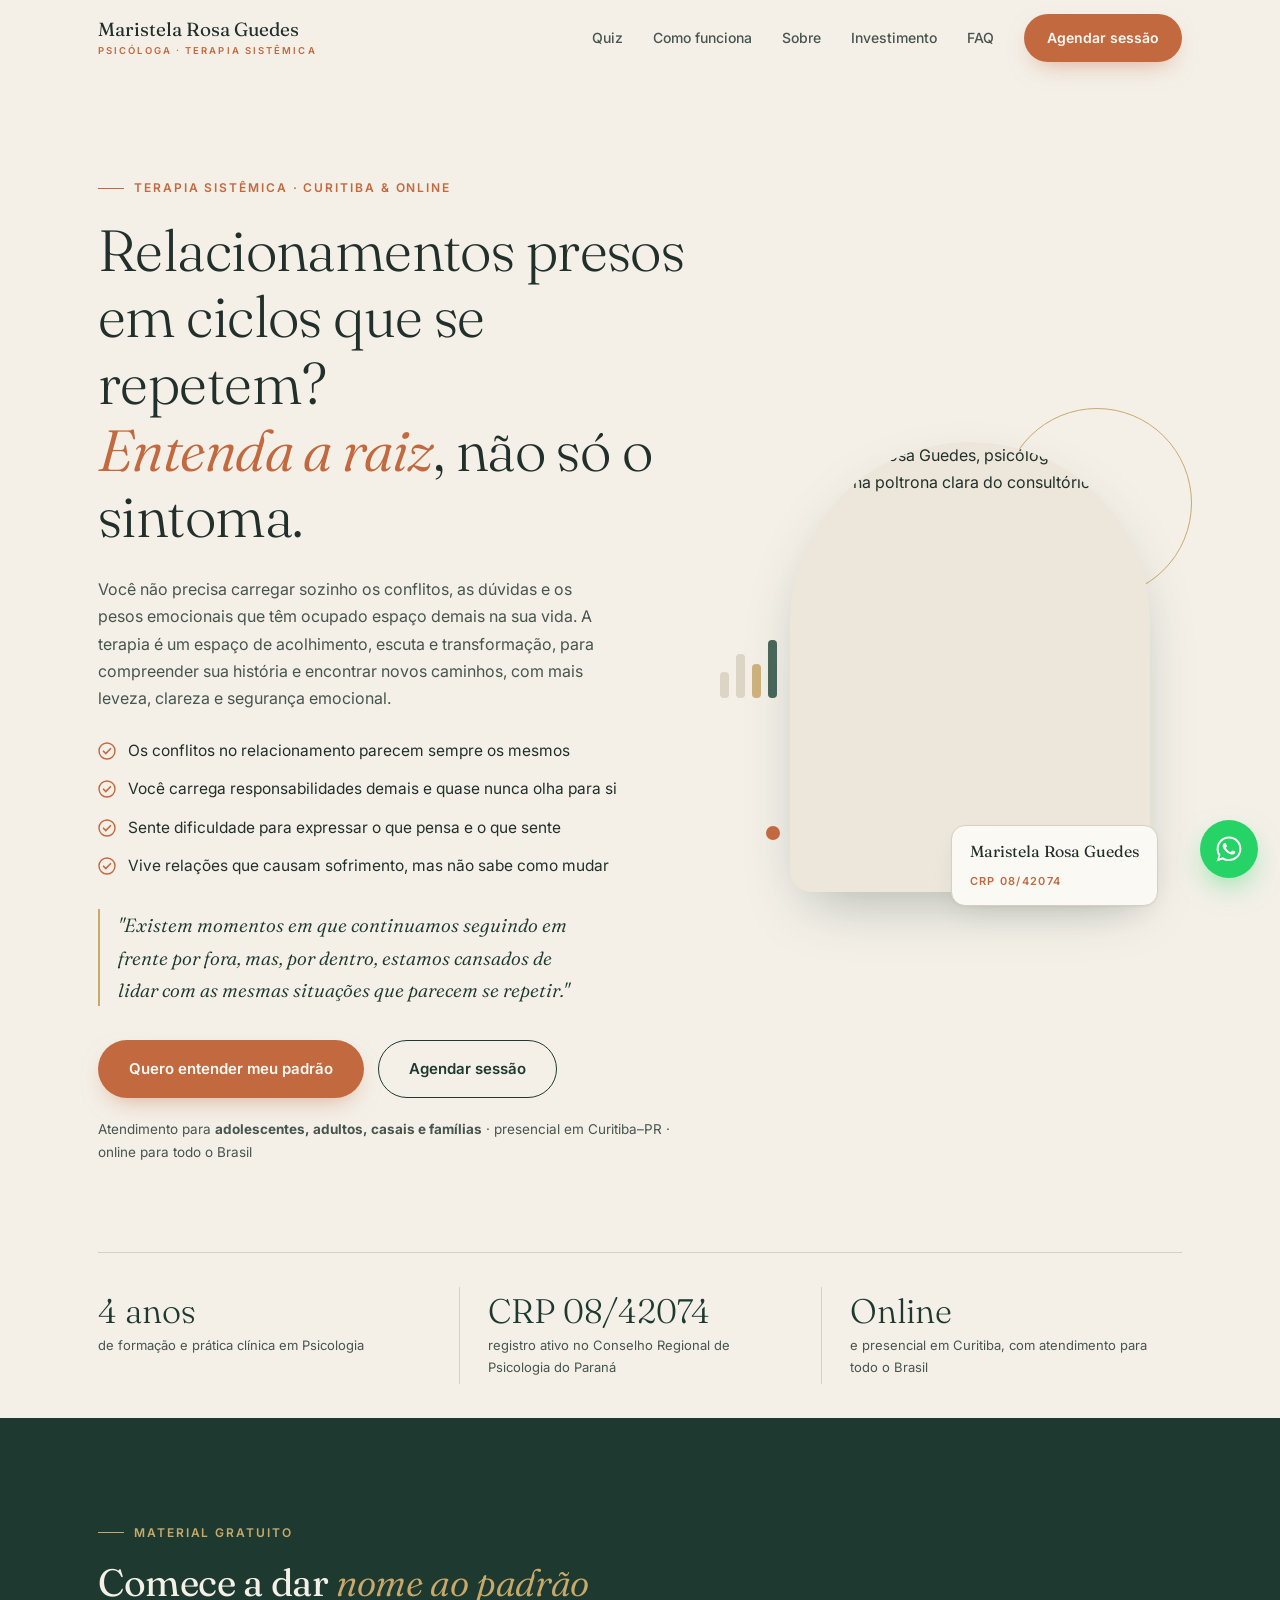
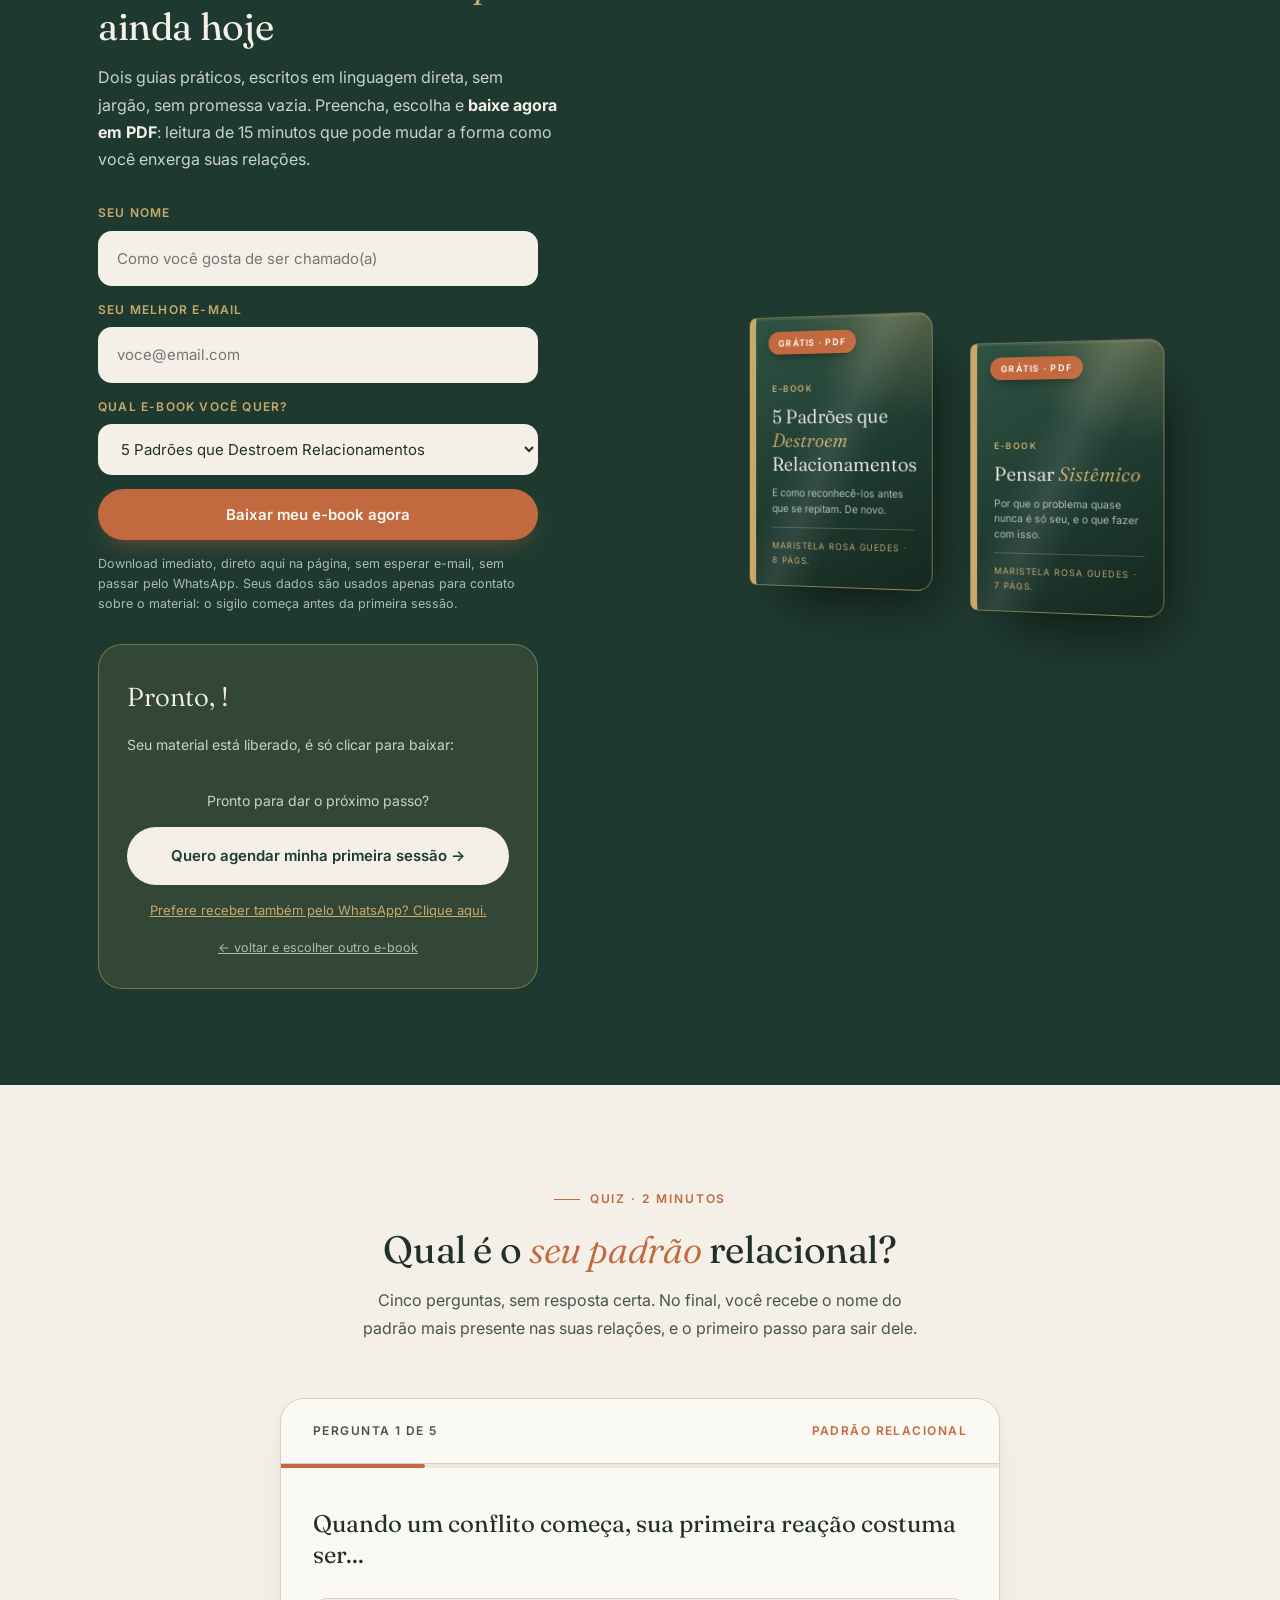
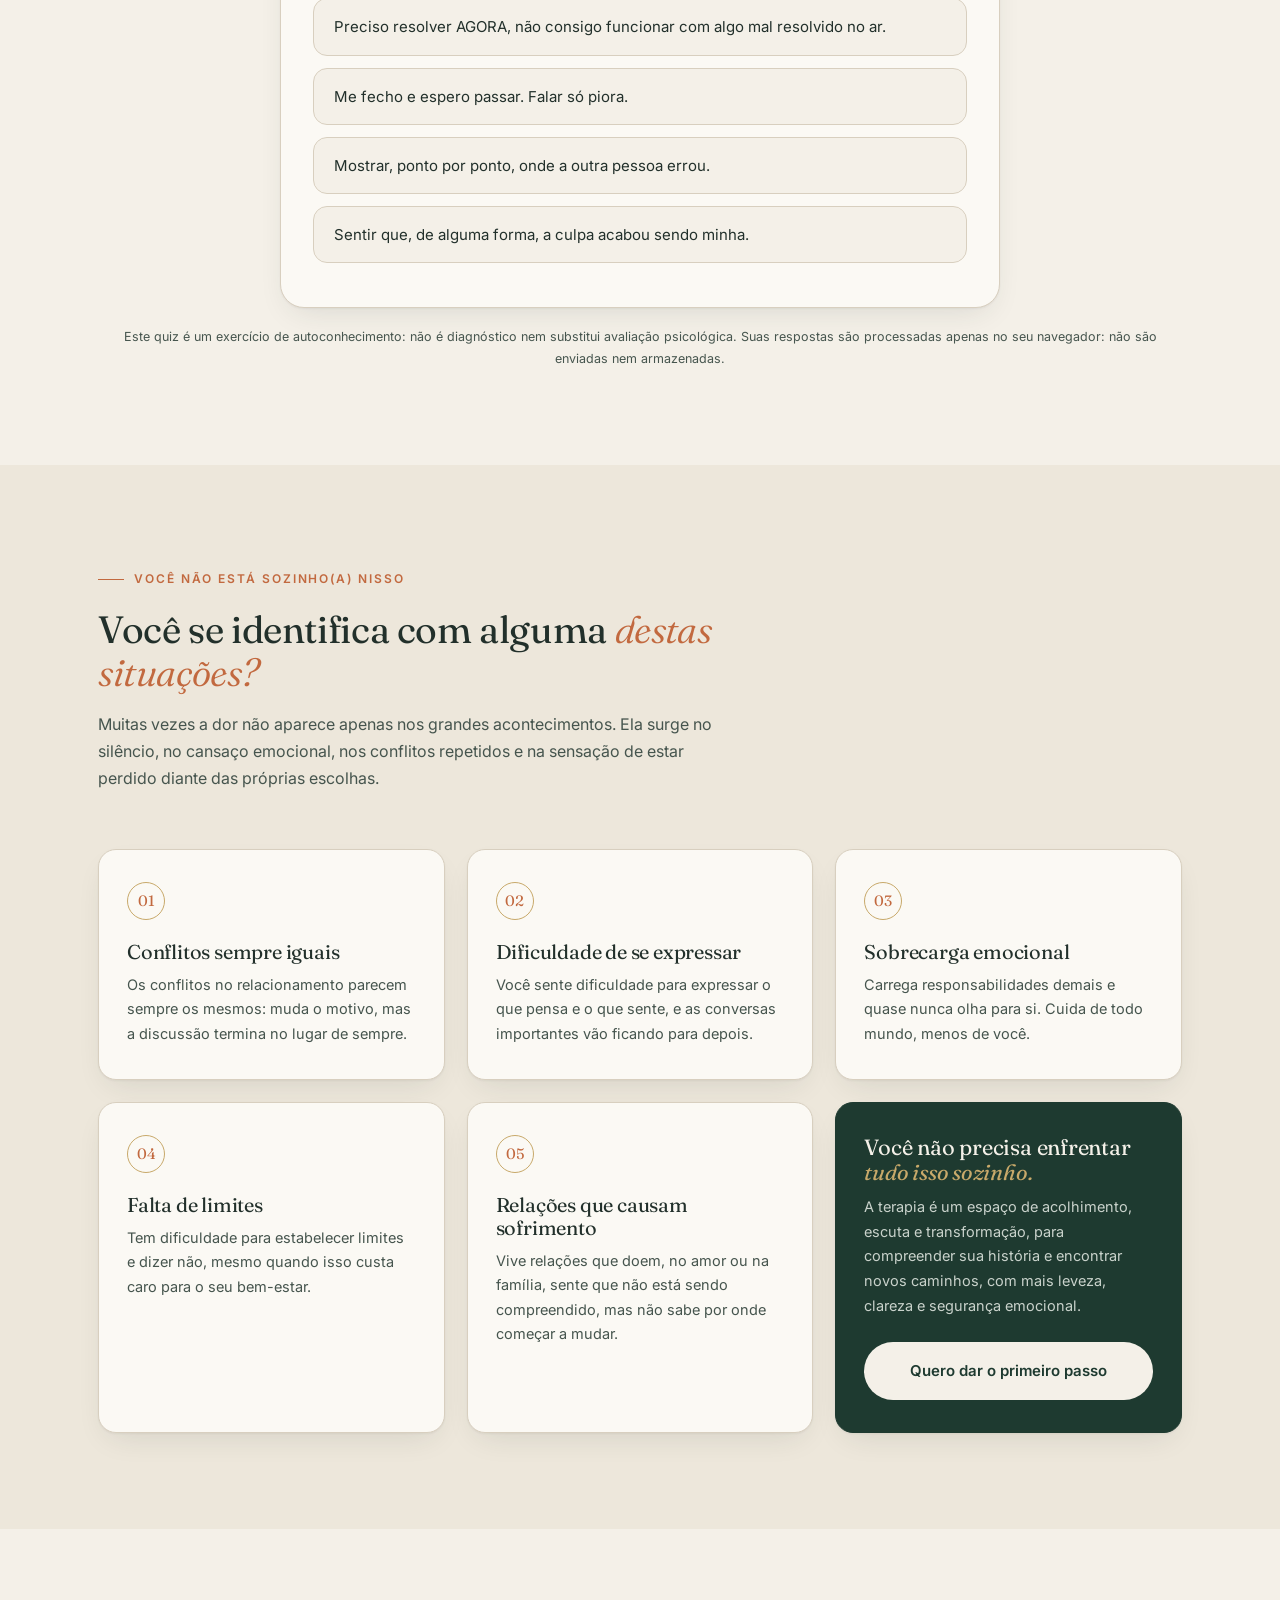
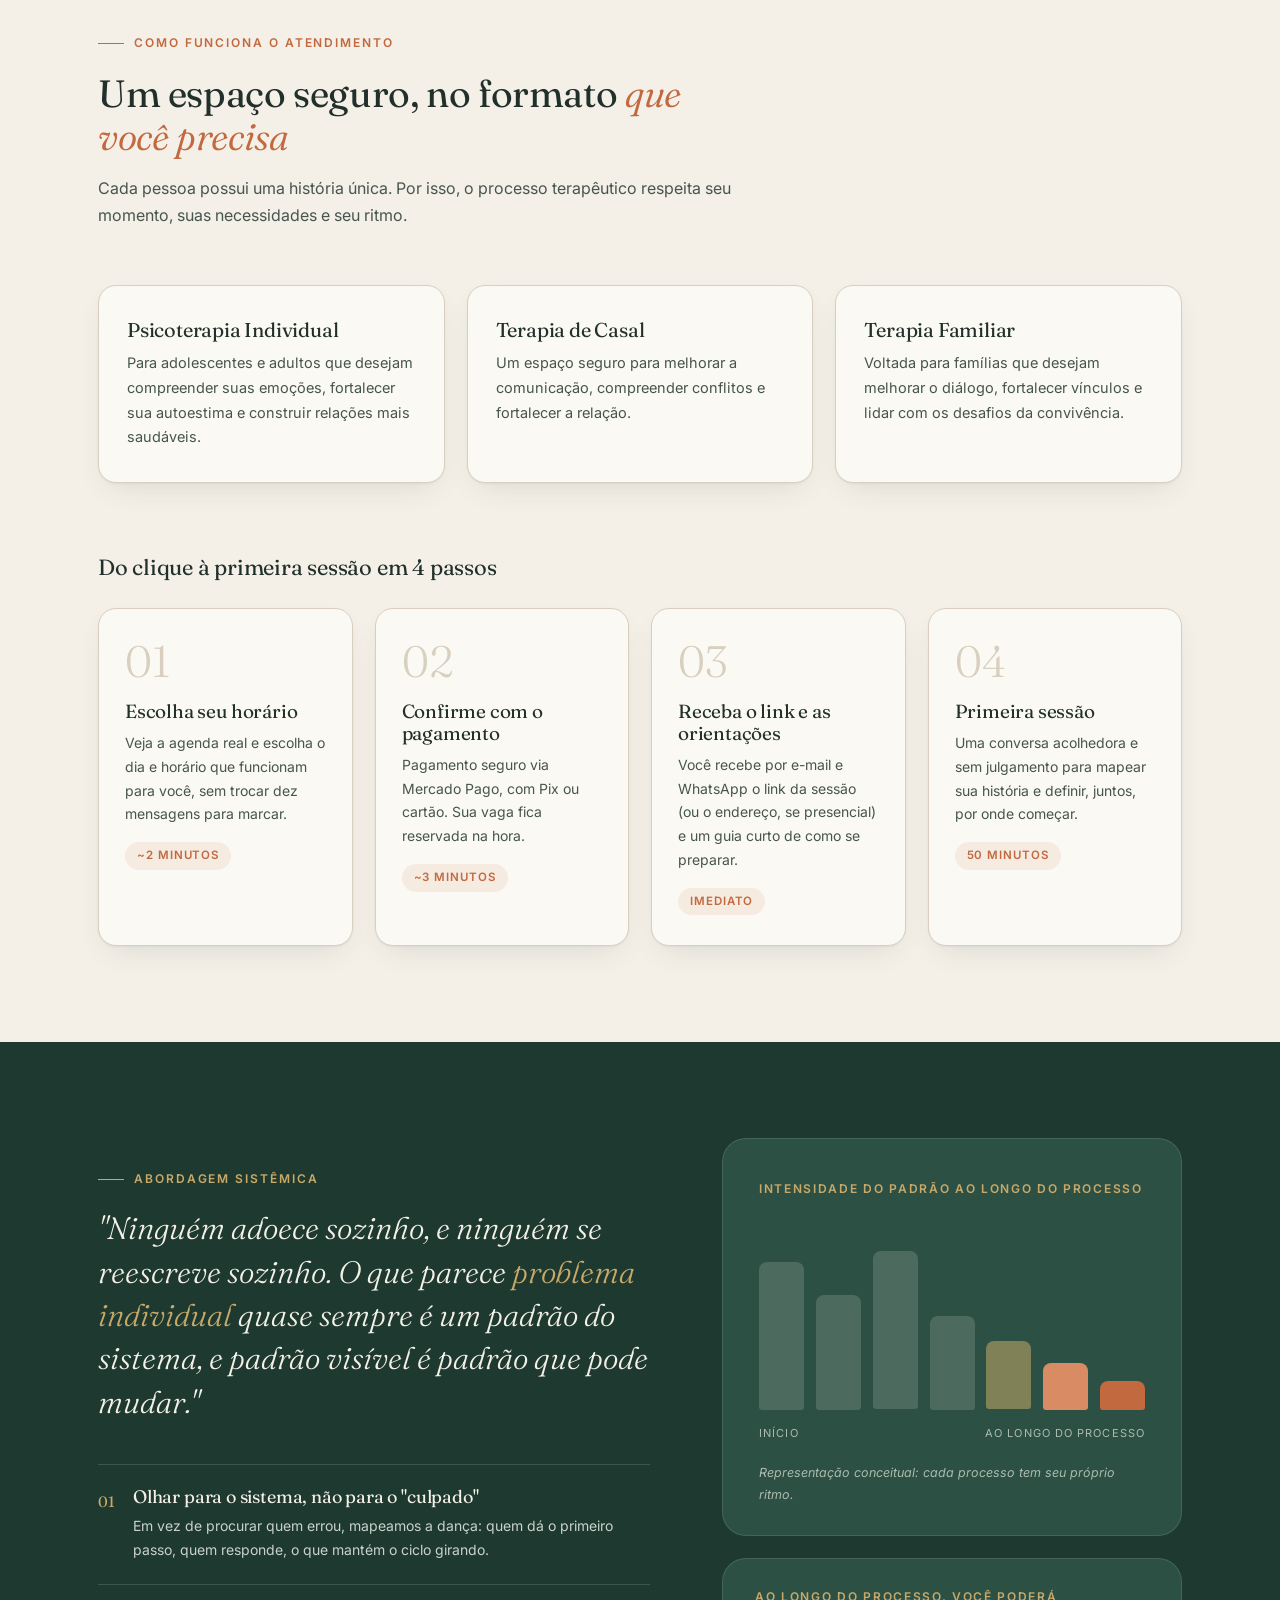
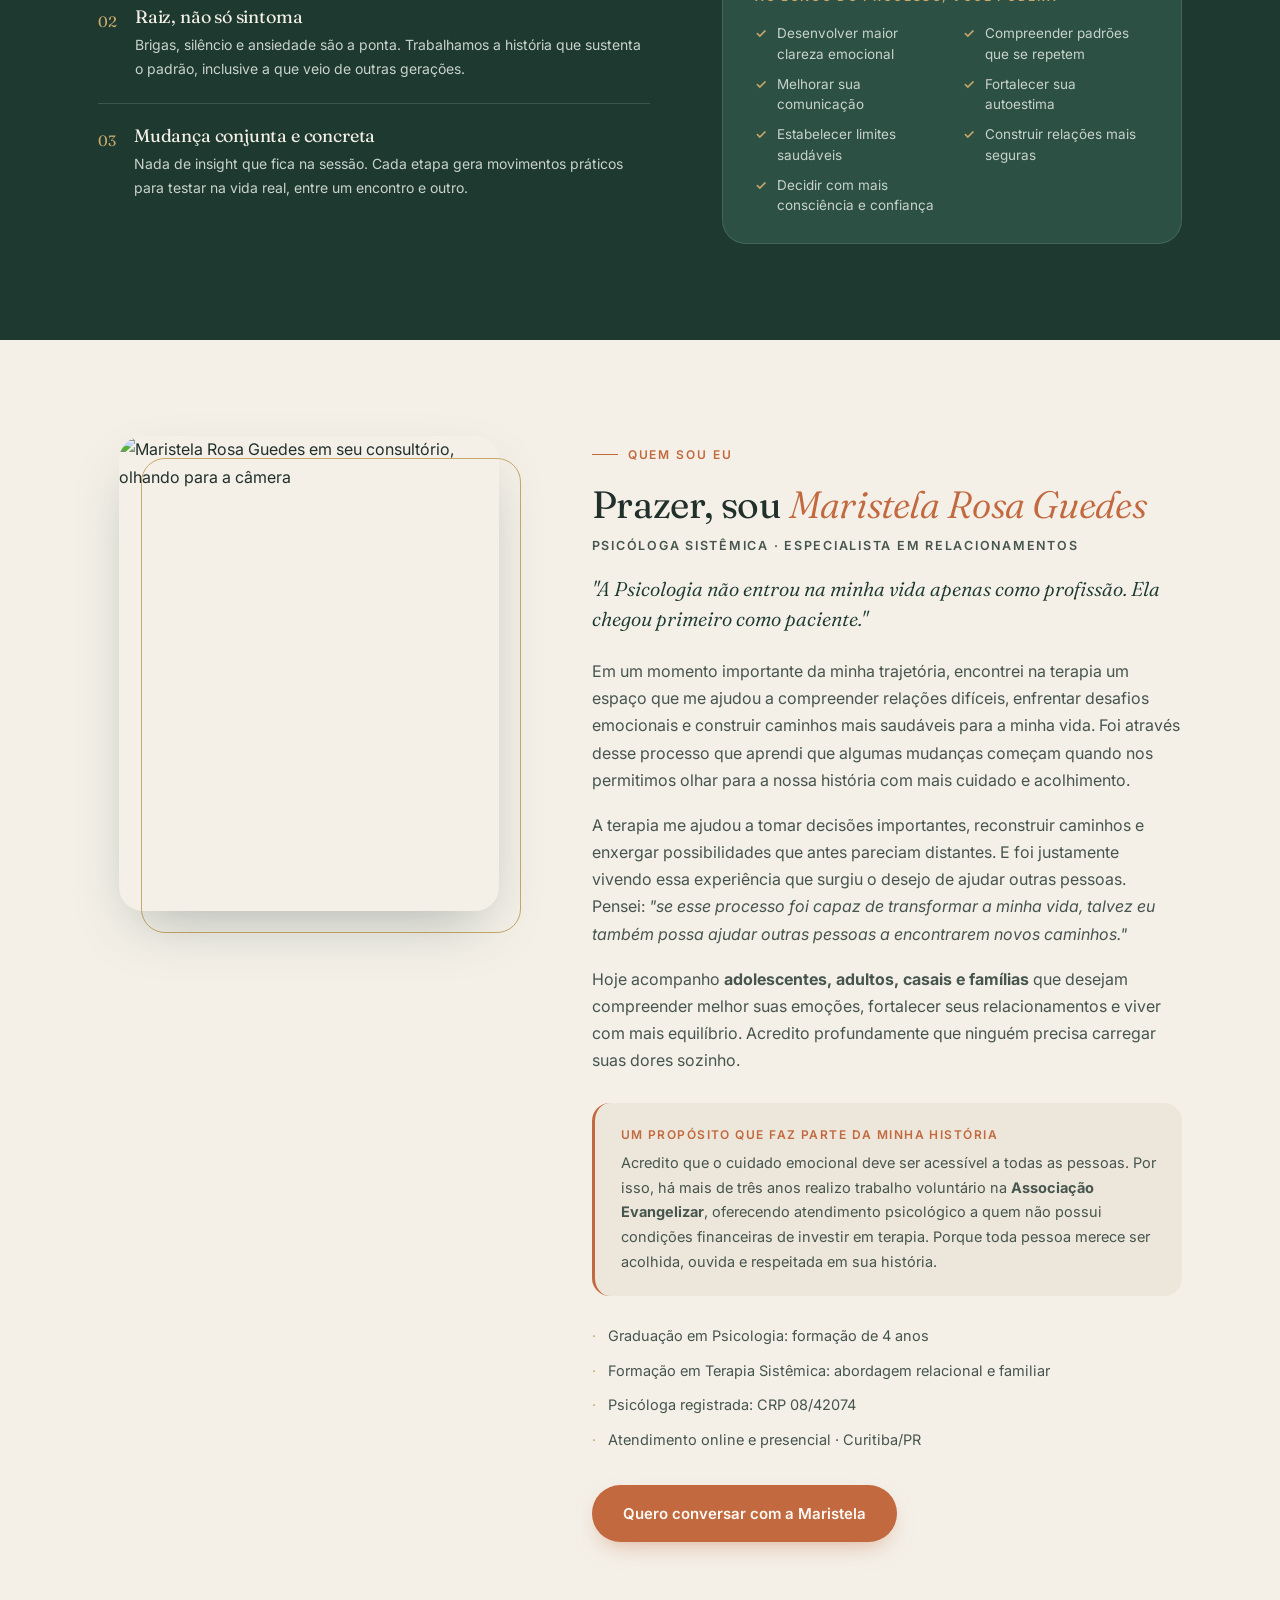
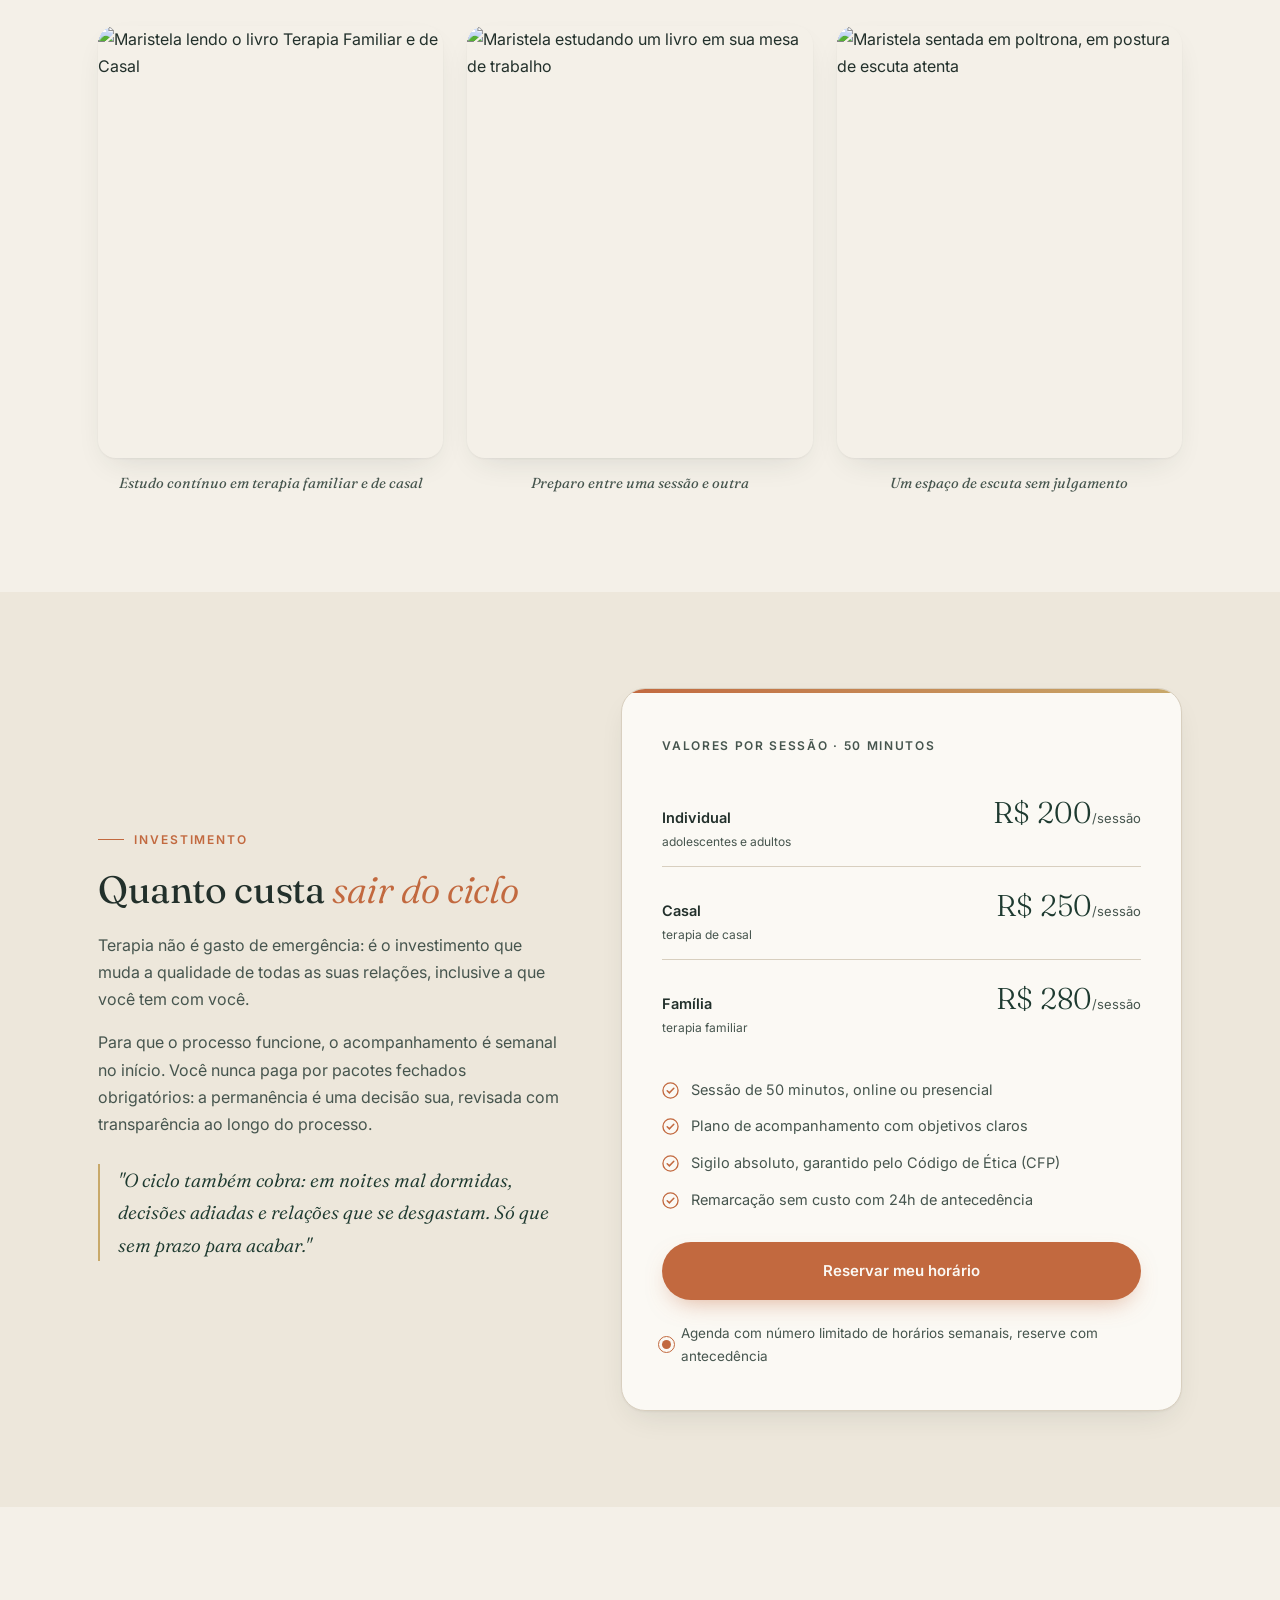
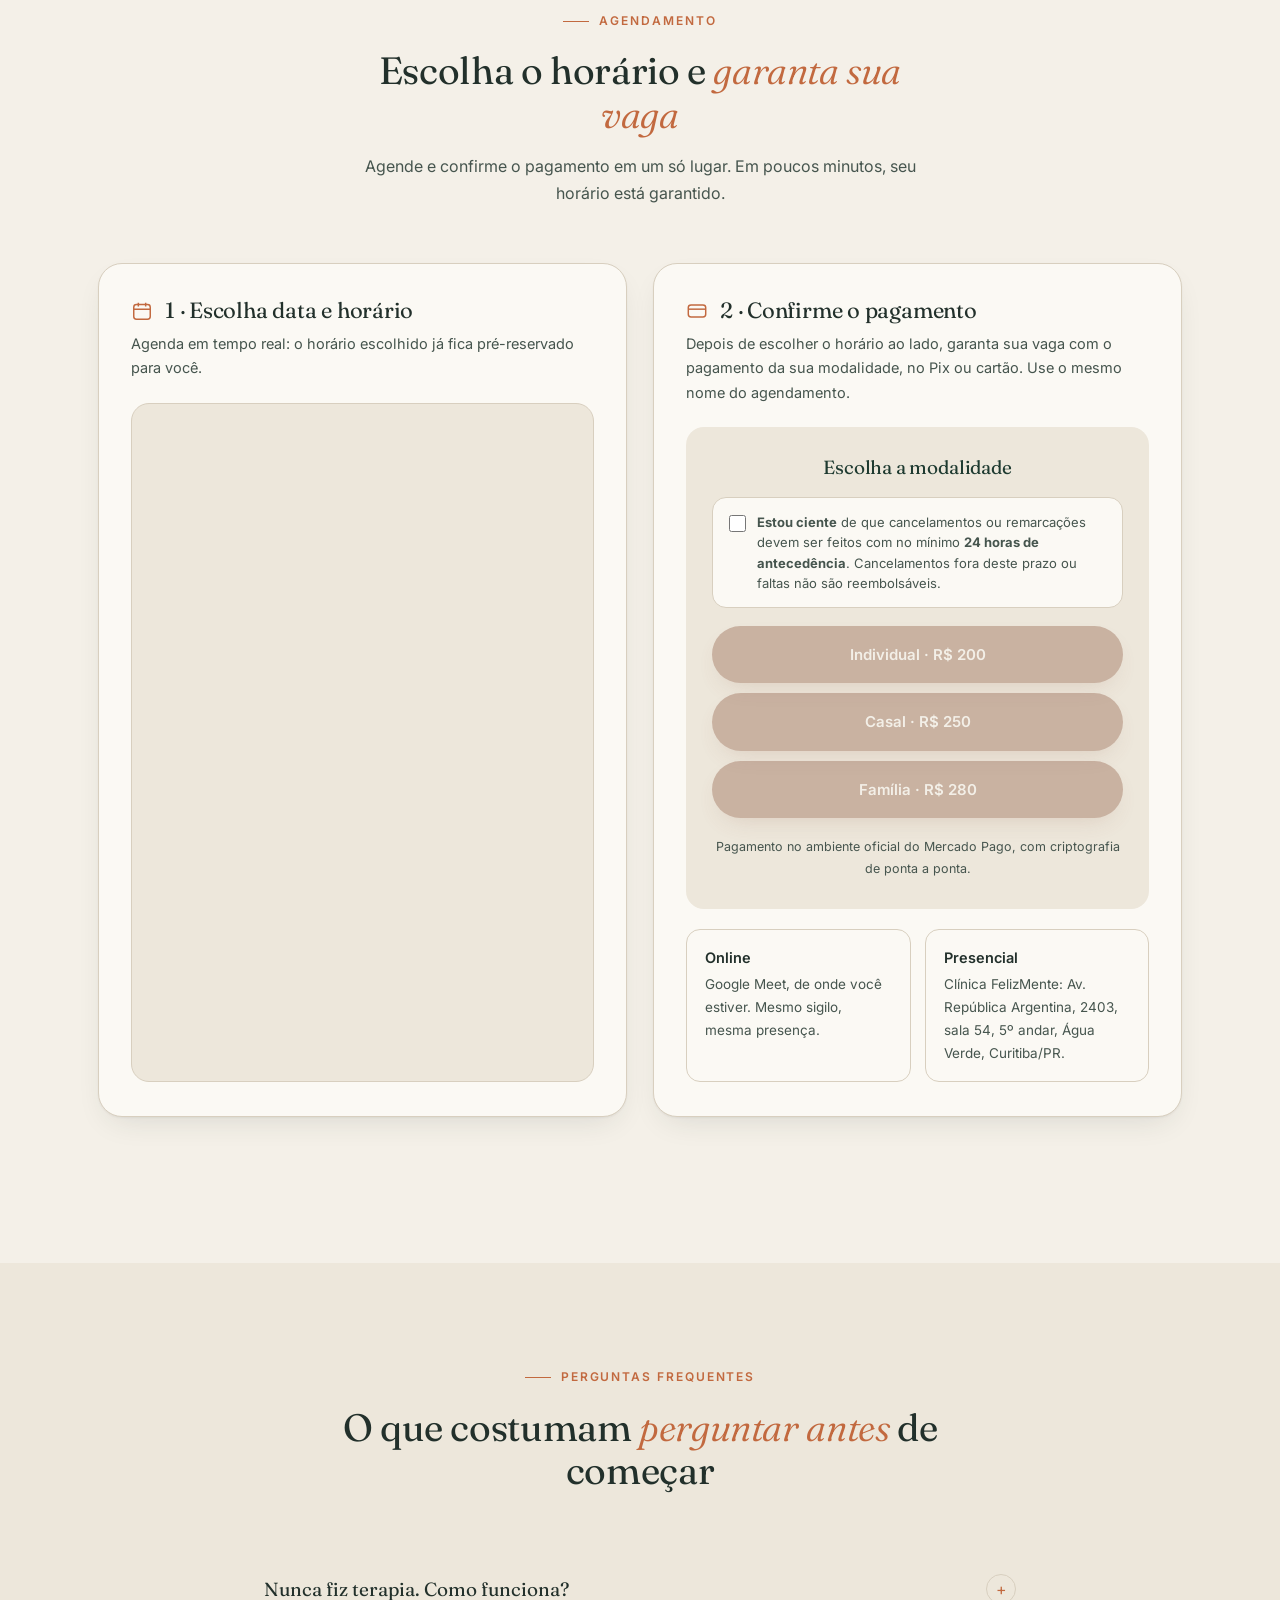
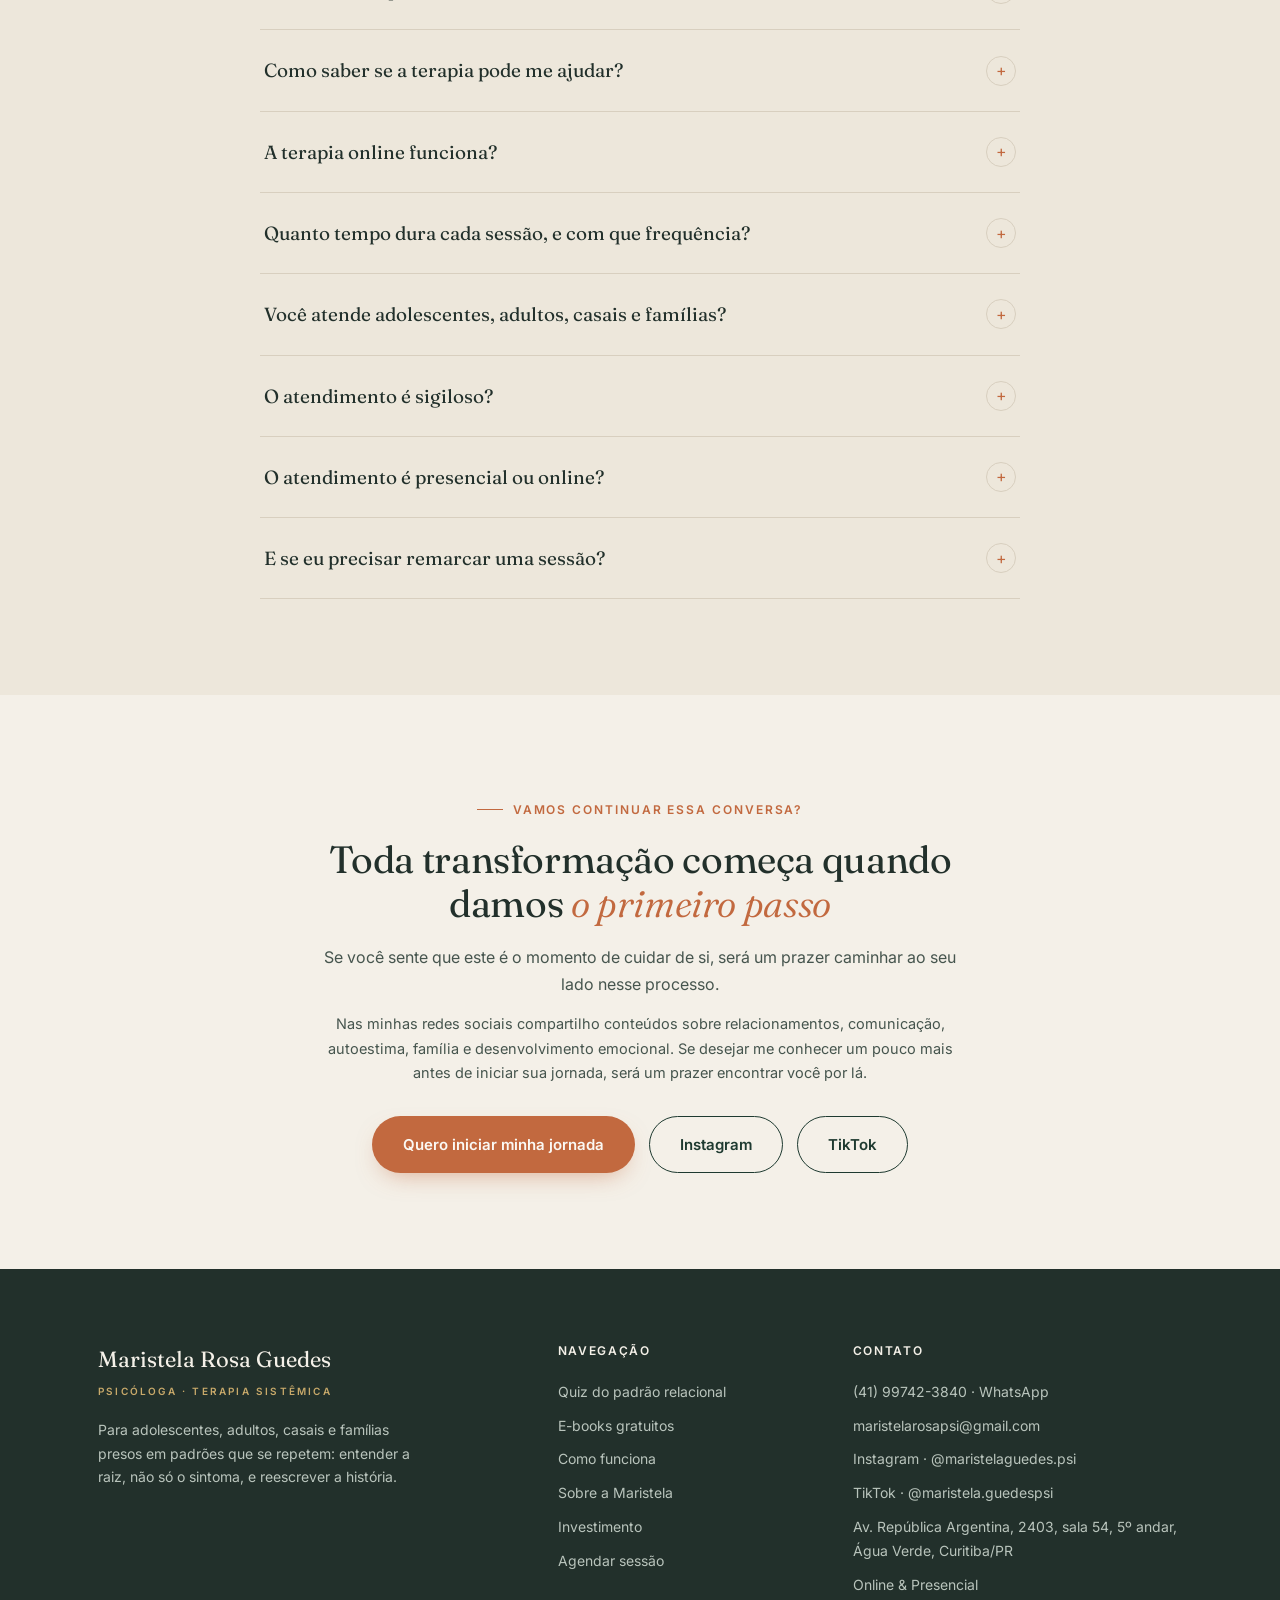
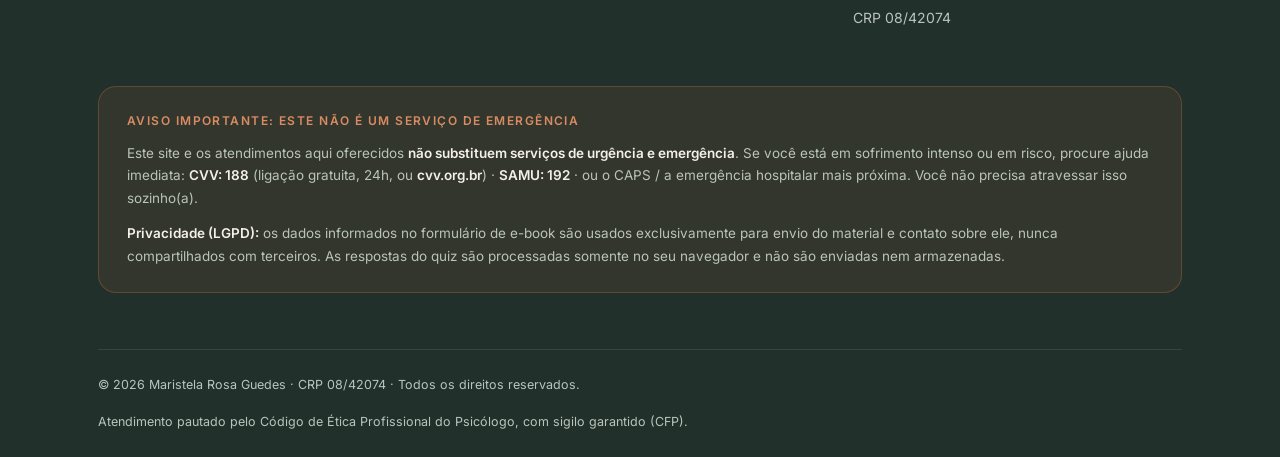
==== commit eda5fe9e: "Adiciona endereco completo do consultorio (site + dados estruturados) - JSON-LD LocalBusiness: stree" ====
--- a/index.html
+++ b/index.html
@@ -3,14 +3,14 @@
 <head>
 <meta charset="UTF-8">
 <meta name="viewport" content="width=device-width, initial-scale=1.0">
-<title>Maristela Rosa Guedes — Psicóloga · Terapia Sistêmica em Curitiba</title>
-<meta name="description" content="Terapia Sistêmica para adolescentes, adultos, casais e famílias presos em padrões que se repetem. Entenda a raiz — não só o sintoma — e reescreva a história. Presencial em Curitiba/PR e online para todo o Brasil. CRP 08/42074.">
-<meta property="og:title" content="Maristela Rosa Guedes — Psicóloga · Terapia Sistêmica">
-<meta property="og:description" content="Brigas que sempre terminam no mesmo lugar? O sofrimento relacional raramente é individual — é um padrão. E padrão compreendido pode ser reescrito.">
+<title>Maristela Rosa Guedes | Psicóloga · Terapia Sistêmica em Curitiba</title>
+<meta name="description" content="Terapia Sistêmica para adolescentes, adultos, casais e famílias presos em padrões que se repetem. Entenda a raiz, não só o sintoma, e reescreva a história. Presencial em Curitiba/PR e online para todo o Brasil. CRP 08/42074.">
+<meta property="og:title" content="Maristela Rosa Guedes | Psicóloga · Terapia Sistêmica">
+<meta property="og:description" content="Brigas que sempre terminam no mesmo lugar? O sofrimento relacional raramente é individual: é um padrão. E padrão compreendido pode ser reescrito.">
 <meta property="og:type" content="website">
 <meta property="og:locale" content="pt_BR">
 <meta property="og:url" content="https://maristelarosapsi-lab.github.io/site-maristela/">
-<meta property="og:image" content="https://maristelarosapsi-lab.github.io/site-maristela/fotos/maristela.jpg">
+<meta property="og:image" content="https://maristelarosapsi-lab.github.io/site-maristela/fotos/hero.jpg">
 <meta name="twitter:card" content="summary_large_image">
 <meta name="keywords" content="psicóloga Curitiba, terapia de casal Curitiba, terapia familiar Curitiba, psicóloga online, terapia sistêmica, psicoterapia individual, psicóloga para adolescentes, terapia para casais, conflitos familiares, relacionamento, psicóloga CRP, Maristela Rosa Guedes">
 <meta name="geo.region" content="BR-PR">
@@ -22,14 +22,14 @@
   "@context": "https://schema.org",
   "@type": "LocalBusiness",
   "@id": "https://maristelarosapsi-lab.github.io/site-maristela/",
-  "name": "Maristela Rosa Guedes — Psicóloga · Terapia Sistêmica",
+  "name": "Maristela Rosa Guedes | Psicóloga · Terapia Sistêmica",
   "description": "Terapia Sistêmica para adolescentes, adultos, casais e famílias. Atendimento presencial em Curitiba/PR e online para todo o Brasil. CRP 08/42074.",
   "url": "https://maristelarosapsi-lab.github.io/site-maristela/",
-  "image": "https://maristelarosapsi-lab.github.io/site-maristela/fotos/maristela.jpg",
+  "image": "https://maristelarosapsi-lab.github.io/site-maristela/fotos/hero.jpg",
   "telephone": "+55-41-99742-3840",
   "email": "maristelarosapsi@gmail.com",
   "priceRange": "R$200 - R$280",
-  "address": { "@type": "PostalAddress", "addressLocality": "Curitiba", "addressRegion": "PR", "addressCountry": "BR" },
+  "address": { "@type": "PostalAddress", "streetAddress": "Av. República Argentina, 2403 - Sala 54, 5º andar, Água Verde", "addressLocality": "Curitiba", "addressRegion": "PR", "postalCode": "80610-260", "addressCountry": "BR" },
   "areaServed": ["Curitiba", "Brasil (atendimento online)"],
   "founder": { "@type": "Person", "name": "Maristela Rosa Guedes", "jobTitle": "Psicóloga", "identifier": "CRP 08/42074" },
   "sameAs": [
@@ -37,9 +37,23 @@
     "https://www.tiktok.com/@maristela.guedespsi"
   ],
   "makesOffer": [
-    { "@type": "Offer", "name": "Psicoterapia individual — sessão de 50 minutos", "price": "200", "priceCurrency": "BRL" },
-    { "@type": "Offer", "name": "Terapia de casal — sessão de 50 minutos", "price": "250", "priceCurrency": "BRL" },
-    { "@type": "Offer", "name": "Terapia familiar — sessão de 50 minutos", "price": "280", "priceCurrency": "BRL" }
+    { "@type": "Offer", "name": "Psicoterapia individual: sessão de 50 minutos", "price": "200", "priceCurrency": "BRL" },
+    { "@type": "Offer", "name": "Terapia de casal: sessão de 50 minutos", "price": "250", "priceCurrency": "BRL" },
+    { "@type": "Offer", "name": "Terapia familiar: sessão de 50 minutos", "price": "280", "priceCurrency": "BRL" }
+  ]
+}
+</script>
+<script type="application/ld+json">
+{
+  "@context": "https://schema.org",
+  "@type": "FAQPage",
+  "mainEntity": [
+    { "@type": "Question", "name": "A terapia online funciona?", "acceptedAnswer": { "@type": "Answer", "text": "Sim. A terapia online é reconhecida pelo Conselho Federal de Psicologia e tem se mostrado uma alternativa eficaz para muitas pessoas. Ela oferece acolhimento, escuta e acompanhamento profissional da mesma forma que o atendimento presencial." } },
+    { "@type": "Question", "name": "Quanto tempo dura cada sessão, e com que frequência?", "acceptedAnswer": { "@type": "Answer", "text": "As sessões têm duração média de 50 minutos. Normalmente os atendimentos acontecem semanalmente, mas a frequência pode ser ajustada de acordo com a necessidade de cada pessoa, casal ou família." } },
+    { "@type": "Question", "name": "Você atende adolescentes, adultos, casais e famílias?", "acceptedAnswer": { "@type": "Answer", "text": "Sim. Meu trabalho é voltado para adolescentes, adultos, casais e famílias que desejam compreender melhor suas emoções, fortalecer seus relacionamentos e desenvolver formas mais saudáveis de lidar com os desafios da vida." } },
+    { "@type": "Question", "name": "O atendimento é sigiloso?", "acceptedAnswer": { "@type": "Answer", "text": "Sim. Todo o processo terapêutico segue os princípios éticos da Psicologia (Código de Ética Profissional do Psicólogo, CFP) e as informações compartilhadas durante os atendimentos permanecem em sigilo profissional." } },
+    { "@type": "Question", "name": "O atendimento é presencial ou online?", "acceptedAnswer": { "@type": "Answer", "text": "Realizo atendimentos presenciais em Curitiba e também atendimentos online para pessoas de qualquer região do Brasil." } },
+    { "@type": "Question", "name": "E se eu precisar remarcar uma sessão?", "acceptedAnswer": { "@type": "Answer", "text": "Imprevistos acontecem. Com pelo menos 24 horas de antecedência, a remarcação não tem custo: basta avisar pelo WhatsApp e escolher novo horário. Cancelamentos ou remarcações fora deste prazo, assim como faltas, não são reembolsáveis." } }
   ]
 }
 </script>
@@ -53,7 +67,7 @@
    Fonte da verdade: Brandbook v1.0/2026 (paleta, tipografia,
    proporção 60/25/10/5, estrutura de seções das págs. 15–17).
    Tags [EDITAR] marcam dados que precisam de confirmação real
-   antes da publicação — não remover sem substituir o conteúdo.
+   antes da publicação: não remover sem substituir o conteúdo.
    ============================================================ */
 :root{
   --bone:#F4F0E8;
@@ -210,7 +224,7 @@
 }
 .hero-foto img{
   width:100%;height:100%;object-fit:cover;object-position:top center;
-  filter:sepia(.10) saturate(1.04) brightness(1.01); /* quentura leve, nunca frio (brandbook §06) */
+  filter:saturate(1.03); /* fotos já com tratamento quente de ensaio: só reforço sutil (brandbook §06) */
 }
 .hero-foto .ring{
   position:absolute;width:190px;height:190px;border-radius:50%;
@@ -429,7 +443,16 @@
   aspect-ratio:4/5;overflow:hidden;border-radius:var(--r-lg);
   box-shadow:var(--shadow-deep);
 }
-.sobre-foto img{width:100%;height:100%;object-fit:cover;object-position:top center;filter:sepia(.10) saturate(1.04) brightness(1.01)}
+.sobre-foto img{width:100%;height:100%;object-fit:cover;object-position:top center;filter:saturate(1.03)}
+
+/* ---------- Galeria (sobre) ---------- */
+.galeria{display:grid;grid-template-columns:repeat(3,1fr);gap:24px;margin-top:84px}
+@media(max-width:760px){.galeria{grid-template-columns:1fr;gap:30px;margin-top:56px}}
+.galeria figure{margin:0}
+.galeria .g-frame{aspect-ratio:4/5;overflow:hidden;border-radius:var(--r-md);box-shadow:var(--shadow-card)}
+.galeria img{width:100%;height:100%;object-fit:cover;filter:saturate(1.03);transition:transform .5s ease}
+.galeria figure:hover img{transform:scale(1.05)}
+.galeria figcaption{font-family:'Fraunces',serif;font-style:italic;font-size:14.5px;color:var(--ink-soft);margin-top:13px;text-align:center}
 .sobre-foto::after{
   content:"";position:absolute;inset:22px -22px -22px 22px;
   border:1px solid var(--gold);border-radius:var(--r-lg);z-index:-1;
@@ -447,7 +470,7 @@
 .voluntariado p{font-size:14.5px;margin:0}
 .formacao{list-style:none;margin:26px 0 32px;display:grid;gap:10px}
 .formacao li{display:flex;gap:12px;font-size:14.5px;color:var(--ink-soft);align-items:baseline}
-.formacao li::before{content:"—";color:var(--gold);flex:none}
+.formacao li::before{content:"·";color:var(--gold);flex:none}
 
 /* ---------- Benefícios (abordagem) ---------- */
 .beneficios{margin-top:22px;background:var(--forest2);border:1px solid rgba(244,240,232,.12);border-radius:var(--r-lg);padding:28px 32px}
@@ -516,6 +539,11 @@
 .calendly-box iframe{width:100%;height:100%;min-height:420px;border:0;display:block}
 .mp-box{flex:1;display:flex;flex-direction:column;justify-content:center;gap:18px;background:var(--bone2);border-radius:var(--r-md);padding:30px 26px;text-align:center}
 .mp-box .serif{font-size:19px;color:var(--forest)}
+.aceite-box{display:flex;align-items:flex-start;gap:11px;text-align:left;background:var(--white);border:1px solid var(--line);border-radius:var(--r-sm);padding:14px 16px;transition:border-color .25s,box-shadow .25s}
+.aceite-box input{margin-top:3px;width:17px;height:17px;flex:none;accent-color:var(--clay);cursor:pointer}
+.aceite-box label{font-size:13px;line-height:1.55;color:var(--ink-soft);cursor:pointer}
+.aceite-box.aceite-alerta{border-color:var(--clay);box-shadow:0 0 0 3px rgba(194,105,63,.18)}
+.mp-btns .btn[aria-disabled="true"]{opacity:.45;cursor:not-allowed;filter:saturate(.5)}
 .modalidades{display:grid;grid-template-columns:1fr 1fr;gap:14px;margin-top:20px}
 @media(max-width:520px){.modalidades{grid-template-columns:1fr}}
 .moda{background:var(--white);border:1px solid var(--line);border-radius:var(--r-sm);padding:16px 18px;font-size:13.5px;color:var(--ink-soft)}
@@ -586,7 +614,7 @@
 <!-- ============================ NAVBAR ============================ -->
 <header class="nav" id="nav">
   <div class="wrap nav-inner">
-    <a class="logo" href="#inicio" aria-label="Maristela Rosa Guedes — início">
+    <a class="logo" href="#inicio" aria-label="Maristela Rosa Guedes, início">
       <span class="name">Maristela Rosa Guedes</span>
       <span class="sub">Psicóloga · Terapia Sistêmica</span>
     </a>
@@ -614,9 +642,9 @@
       <div class="reveal">
         <span class="eyebrow">Terapia Sistêmica · Curitiba &amp; Online</span>
         <h1>Relacionamentos presos em ciclos que se repetem?
-          <span class="line2"><em class="hl">Entenda a raiz</em> — não só o sintoma.</span>
+          <span class="line2"><em class="hl">Entenda a raiz</em>, não só o sintoma.</span>
         </h1>
-        <p class="hero-lead">Você não precisa carregar sozinho os conflitos, as dúvidas e os pesos emocionais que têm ocupado espaço demais na sua vida. A terapia é um espaço de acolhimento, escuta e transformação — para compreender sua história e encontrar novos caminhos, com mais leveza, clareza e segurança emocional.</p>
+        <p class="hero-lead">Você não precisa carregar sozinho os conflitos, as dúvidas e os pesos emocionais que têm ocupado espaço demais na sua vida. A terapia é um espaço de acolhimento, escuta e transformação, para compreender sua história e encontrar novos caminhos, com mais leveza, clareza e segurança emocional.</p>
 
         <ul class="recon" aria-label="Você se reconhece em alguma destas situações?">
           <li>
@@ -625,7 +653,7 @@
           </li>
           <li>
             <svg width="18" height="18" viewBox="0 0 18 18" aria-hidden="true"><circle cx="9" cy="9" r="8" fill="none" stroke="#C2693F" stroke-width="1.4"/><path d="M5.5 9.2l2.3 2.3 4.7-4.8" fill="none" stroke="#C2693F" stroke-width="1.6" stroke-linecap="round"/></svg>
-            Você carrega responsabilidades demais — e quase nunca olha para si
+            Você carrega responsabilidades demais e quase nunca olha para si
           </li>
           <li>
             <svg width="18" height="18" viewBox="0 0 18 18" aria-hidden="true"><circle cx="9" cy="9" r="8" fill="none" stroke="#C2693F" stroke-width="1.4"/><path d="M5.5 9.2l2.3 2.3 4.7-4.8" fill="none" stroke="#C2693F" stroke-width="1.6" stroke-linecap="round"/></svg>
@@ -637,7 +665,7 @@
           </li>
         </ul>
 
-        <p class="ponte">"Existem momentos em que continuamos seguindo em frente por fora — mas, por dentro, estamos cansados de lidar com as mesmas situações que parecem se repetir."</p>
+        <p class="ponte">"Existem momentos em que continuamos seguindo em frente por fora, mas, por dentro, estamos cansados de lidar com as mesmas situações que parecem se repetir."</p>
 
         <div class="hero-ctas">
           <a class="btn btn-clay" href="#quiz">Quero entender meu padrão</a>
@@ -651,8 +679,7 @@
         <span class="ring" aria-hidden="true"></span>
         <span class="dot" aria-hidden="true"></span>
         <div class="frame">
-          <!-- Foto atual: registro provisório. Substituir por ensaio profissional (brandbook §06) mantendo o mesmo tratamento. -->
-          <img src="fotos/maristela.jpg" alt="Maristela Rosa Guedes, psicóloga, olhando diretamente para a câmera com expressão acolhedora" width="720" height="900" fetchpriority="high">
+          <img src="fotos/hero.jpg" alt="Maristela Rosa Guedes, psicóloga, sorrindo sentada na poltrona clara do consultório" width="1086" height="1448" fetchpriority="high">
         </div>
         <figcaption>
           <span class="n">Maristela Rosa Guedes</span><br>
@@ -661,7 +688,7 @@
       </figure>
     </div>
 
-    <!-- Faixa de confiança — todos os números exigem confirmação real antes de publicar -->
+    <!-- Faixa de confiança: todos os números exigem confirmação real antes de publicar -->
     <div class="trust reveal">
       <div class="trust-grid">
         <div class="trust-item">
@@ -674,7 +701,7 @@
         </div>
         <div class="trust-item">
           <div class="num">Online</div>
-          <div class="lbl">e presencial em Curitiba — atendimento para todo o Brasil</div>
+          <div class="lbl">e presencial em Curitiba, com atendimento para todo o Brasil</div>
         </div>
       </div>
     </div>
@@ -688,7 +715,7 @@
       <div class="reveal">
         <span class="eyebrow">Material gratuito</span>
         <h2>Comece a dar <em class="hl">nome ao padrão</em> ainda hoje</h2>
-        <p style="color:#C9D2CB;margin-top:16px;max-width:460px">Dois guias práticos, escritos em linguagem direta — sem jargão, sem promessa vazia. Preencha, escolha e <strong style="color:var(--bone)">baixe agora em PDF</strong>: leitura de 15 minutos que pode mudar a forma como você enxerga suas relações.</p>
+        <p style="color:#C9D2CB;margin-top:16px;max-width:460px">Dois guias práticos, escritos em linguagem direta, sem jargão, sem promessa vazia. Preencha, escolha e <strong style="color:var(--bone)">baixe agora em PDF</strong>: leitura de 15 minutos que pode mudar a forma como você enxerga suas relações.</p>
 
         <form class="ebook-form" id="ebookForm">
           <input type="text" name="_honey" style="display:none" tabindex="-1" autocomplete="off" aria-hidden="true">
@@ -704,16 +731,16 @@
             <label for="ebLivro">Qual e-book você quer?</label>
             <select id="ebLivro" name="ebook">
               <option value="padroes">5 Padrões que Destroem Relacionamentos</option>
-              <option value="sistemico">Pensar Sistêmico — por que o problema quase nunca é só seu</option>
+              <option value="sistemico">Pensar Sistêmico: por que o problema quase nunca é só seu</option>
               <option value="os-dois">Quero os dois</option>
             </select>
           </div>
           <button type="submit" class="btn btn-clay">Baixar meu e-book agora</button>
-          <p class="ebook-note">Download imediato, direto aqui na página — sem esperar e-mail, sem passar pelo WhatsApp. Seus dados são usados apenas para contato sobre o material: o sigilo começa antes da primeira sessão.</p>
+          <p class="ebook-note">Download imediato, direto aqui na página, sem esperar e-mail, sem passar pelo WhatsApp. Seus dados são usados apenas para contato sobre o material: o sigilo começa antes da primeira sessão.</p>
         </form>
         <div class="ebook-done" id="ebookDone" hidden>
           <p class="ed-title">Pronto, <em id="edNome"></em>!</p>
-          <p class="ed-sub">Seu material está liberado — é só clicar para baixar:</p>
+          <p class="ed-sub">Seu material está liberado, é só clicar para baixar:</p>
           <div class="ed-links" id="edLinks"></div>
           <p class="ed-sub" style="text-align:center;margin-top:4px">Pronto para dar o próximo passo?</p>
           <a class="btn btn-bone" href="#agendar" style="width:100%">Quero agendar minha primeira sessão →</a>
@@ -734,7 +761,7 @@
           <span class="badge">Grátis · PDF</span>
           <span class="tag">E-book</span>
           <span class="title">Pensar <i>Sistêmico</i></span>
-          <span class="sub">Por que o problema quase nunca é só seu — e o que fazer com isso.</span>
+          <span class="sub">Por que o problema quase nunca é só seu, e o que fazer com isso.</span>
           <span class="autor">Maristela Rosa Guedes · 7 págs.</span>
         </div>
       </div>
@@ -748,7 +775,7 @@
     <div class="section-head reveal" style="margin-left:auto;margin-right:auto;text-align:center;max-width:560px">
       <span class="eyebrow" style="justify-content:center">Quiz · 2 minutos</span>
       <h2>Qual é o <em class="hl">seu padrão</em> relacional?</h2>
-      <p>Cinco perguntas, sem resposta certa. No final, você recebe o nome do padrão mais presente nas suas relações — e o primeiro passo para sair dele.</p>
+      <p>Cinco perguntas, sem resposta certa. No final, você recebe o nome do padrão mais presente nas suas relações, e o primeiro passo para sair dele.</p>
     </div>
 
     <div class="quiz-shell reveal" id="quizShell">
@@ -759,7 +786,7 @@
       <div class="quiz-bar"><i id="quizBar" style="width:20%"></i></div>
       <div class="quiz-body" id="quizBody" aria-live="polite"></div>
     </div>
-    <p class="quiz-disclaimer">Este quiz é um exercício de autoconhecimento — não é diagnóstico nem substitui avaliação psicológica. Suas respostas são processadas apenas no seu navegador: não são enviadas nem armazenadas.</p>
+    <p class="quiz-disclaimer">Este quiz é um exercício de autoconhecimento: não é diagnóstico nem substitui avaliação psicológica. Suas respostas são processadas apenas no seu navegador: não são enviadas nem armazenadas.</p>
   </div>
 </section>
 
@@ -780,12 +807,12 @@
       <article class="dor-card reveal">
         <div class="dor-num">02</div>
         <h3>Dificuldade de se expressar</h3>
-        <p>Você sente dificuldade para expressar o que pensa e o que sente — e as conversas importantes vão ficando para depois.</p>
+        <p>Você sente dificuldade para expressar o que pensa e o que sente, e as conversas importantes vão ficando para depois.</p>
       </article>
       <article class="dor-card reveal">
         <div class="dor-num">03</div>
         <h3>Sobrecarga emocional</h3>
-        <p>Carrega responsabilidades demais e quase nunca olha para si. Cuida de todo mundo — menos de você.</p>
+        <p>Carrega responsabilidades demais e quase nunca olha para si. Cuida de todo mundo, menos de você.</p>
       </article>
       <article class="dor-card reveal">
         <div class="dor-num">04</div>
@@ -795,12 +822,12 @@
       <article class="dor-card reveal">
         <div class="dor-num">05</div>
         <h3>Relações que causam sofrimento</h3>
-        <p>Vive relações que doem — no amor ou na família —, sente que não está sendo compreendido, mas não sabe por onde começar a mudar.</p>
+        <p>Vive relações que doem, no amor ou na família, sente que não está sendo compreendido, mas não sabe por onde começar a mudar.</p>
       </article>
       <article class="dor-card cta reveal">
         <div>
           <h3>Você não precisa enfrentar <em>tudo isso sozinho.</em></h3>
-          <p>A terapia é um espaço de acolhimento, escuta e transformação — para compreender sua história e encontrar novos caminhos, com mais leveza, clareza e segurança emocional.</p>
+          <p>A terapia é um espaço de acolhimento, escuta e transformação, para compreender sua história e encontrar novos caminhos, com mais leveza, clareza e segurança emocional.</p>
         </div>
         <a class="btn btn-bone" href="#agendar">Quero dar o primeiro passo</a>
       </article>
@@ -834,12 +861,12 @@
     <div class="passos">
       <article class="passo-card reveal">
         <h3>Escolha seu horário</h3>
-        <p>Veja a agenda real e escolha o dia e horário que funcionam para você — sem trocar dez mensagens para marcar.</p>
+        <p>Veja a agenda real e escolha o dia e horário que funcionam para você, sem trocar dez mensagens para marcar.</p>
         <span class="tempo">~2 minutos</span>
       </article>
       <article class="passo-card reveal">
         <h3>Confirme com o pagamento</h3>
-        <p>Pagamento seguro via Mercado Pago — Pix ou cartão. Sua vaga fica reservada na hora.</p>
+        <p>Pagamento seguro via Mercado Pago, com Pix ou cartão. Sua vaga fica reservada na hora.</p>
         <span class="tempo">~3 minutos</span>
       </article>
       <article class="passo-card reveal">
@@ -862,7 +889,7 @@
     <div class="abordagem-grid">
       <div class="reveal">
         <span class="eyebrow">Abordagem sistêmica</span>
-        <p class="citacao">"Ninguém adoece sozinho, e ninguém se reescreve sozinho. O que parece <em>problema individual</em> quase sempre é um padrão do sistema — e padrão visível é padrão que pode mudar."</p>
+        <p class="citacao">"Ninguém adoece sozinho, e ninguém se reescreve sozinho. O que parece <em>problema individual</em> quase sempre é um padrão do sistema, e padrão visível é padrão que pode mudar."</p>
         <div class="pilares">
           <div class="pilar">
             <span class="pn">01</span>
@@ -875,7 +902,7 @@
             <span class="pn">02</span>
             <div>
               <h3>Raiz, não só sintoma</h3>
-              <p>Brigas, silêncio e ansiedade são a ponta. Trabalhamos a história que sustenta o padrão — inclusive a que veio de outras gerações.</p>
+              <p>Brigas, silêncio e ansiedade são a ponta. Trabalhamos a história que sustenta o padrão, inclusive a que veio de outras gerações.</p>
             </div>
           </div>
           <div class="pilar">
@@ -892,7 +919,7 @@
           <div class="g-title">Intensidade do padrão ao longo do processo</div>
           <div class="g-bars" id="gBars"><i></i><i></i><i></i><i></i><i></i><i></i><i></i></div>
           <div class="g-leg"><span>Início</span><span>Ao longo do processo</span></div>
-          <p class="g-cap">Representação conceitual — cada processo tem seu próprio ritmo.</p>
+          <p class="g-cap">Representação conceitual: cada processo tem seu próprio ritmo.</p>
         </div>
         <div class="beneficios">
           <b>Ao longo do processo, você poderá</b>
@@ -917,7 +944,7 @@
     <div class="sobre-grid">
       <figure class="sobre-foto reveal">
         <div class="frame">
-          <img src="fotos/maristela.jpg" alt="Retrato de Maristela Rosa Guedes" loading="lazy" width="720" height="900">
+          <img src="fotos/sobre.jpg" alt="Maristela Rosa Guedes em seu consultório, olhando para a câmera" loading="lazy" width="1122" height="1402">
         </div>
       </figure>
       <div class="sobre-txt reveal">
@@ -933,13 +960,28 @@
           <p>Acredito que o cuidado emocional deve ser acessível a todas as pessoas. Por isso, há mais de três anos realizo trabalho voluntário na <strong>Associação Evangelizar</strong>, oferecendo atendimento psicológico a quem não possui condições financeiras de investir em terapia. Porque toda pessoa merece ser acolhida, ouvida e respeitada em sua história.</p>
         </div>
         <ul class="formacao">
-          <li>Graduação em Psicologia — formação de 4 anos</li>
-          <li>Formação em Terapia Sistêmica — abordagem relacional e familiar</li>
-          <li>Psicóloga registrada — CRP 08/42074</li>
+          <li>Graduação em Psicologia: formação de 4 anos</li>
+          <li>Formação em Terapia Sistêmica: abordagem relacional e familiar</li>
+          <li>Psicóloga registrada: CRP 08/42074</li>
           <li>Atendimento online e presencial · Curitiba/PR</li>
         </ul>
         <a class="btn btn-clay" href="#agendar">Quero conversar com a Maristela</a>
       </div>
+    </div>
+
+    <div class="galeria reveal">
+      <figure>
+        <div class="g-frame"><img src="fotos/galeria-livro.jpg" alt="Maristela lendo o livro Terapia Familiar e de Casal" loading="lazy" width="1086" height="1448"></div>
+        <figcaption>Estudo contínuo em terapia familiar e de casal</figcaption>
+      </figure>
+      <figure>
+        <div class="g-frame"><img src="fotos/galeria-estudo.jpg" alt="Maristela estudando um livro em sua mesa de trabalho" loading="lazy" width="1086" height="1448"></div>
+        <figcaption>Preparo entre uma sessão e outra</figcaption>
+      </figure>
+      <figure>
+        <div class="g-frame"><img src="fotos/galeria-poltrona.jpg" alt="Maristela sentada em poltrona, em postura de escuta atenta" loading="lazy" width="1100" height="1230"></div>
+        <figcaption>Um espaço de escuta sem julgamento</figcaption>
+      </figure>
     </div>
   </div>
 </section>
@@ -951,9 +993,9 @@
       <div class="inv-txt reveal">
         <span class="eyebrow">Investimento</span>
         <h2>Quanto custa <em class="hl">sair do ciclo</em></h2>
-        <p>Terapia não é gasto de emergência — é o investimento que muda a qualidade de todas as suas relações, inclusive a que você tem com você.</p>
+        <p>Terapia não é gasto de emergência: é o investimento que muda a qualidade de todas as suas relações, inclusive a que você tem com você.</p>
         <p>Para que o processo funcione, o acompanhamento é semanal no início. Você nunca paga por pacotes fechados obrigatórios: a permanência é uma decisão sua, revisada com transparência ao longo do processo.</p>
-        <p class="comparacao">"O ciclo também cobra — em noites mal dormidas, decisões adiadas e relações que se desgastam. Só que sem prazo para acabar."</p>
+        <p class="comparacao">"O ciclo também cobra: em noites mal dormidas, decisões adiadas e relações que se desgastam. Só que sem prazo para acabar."</p>
       </div>
       <div class="inv-card reveal">
         <span class="mod">Valores por sessão · 50 minutos</span>
@@ -981,7 +1023,7 @@
           </li>
         </ul>
         <a class="btn btn-clay" href="#agendar" style="width:100%">Reservar meu horário</a>
-        <p class="vagas"><span class="pulse" aria-hidden="true"></span>Agenda com número limitado de horários semanais — reserve com antecedência</p>
+        <p class="vagas"><span class="pulse" aria-hidden="true"></span>Agenda com número limitado de horários semanais, reserve com antecedência</p>
       </div>
     </div>
   </div>
@@ -1002,9 +1044,9 @@
           <svg width="22" height="22" viewBox="0 0 24 24" fill="none" stroke="#C2693F" stroke-width="1.6" aria-hidden="true"><rect x="3" y="5" width="18" height="16" rx="3"/><path d="M8 3v4M16 3v4M3 10h18"/></svg>
           1 · Escolha data e horário
         </h3>
-        <p class="desc">Agenda em tempo real — o horário escolhido já fica pré-reservado para você.</p>
+        <p class="desc">Agenda em tempo real: o horário escolhido já fica pré-reservado para você.</p>
         <div class="calendly-box">
-          <iframe src="https://calendly.com/maristelarosapsi/sessao-psicoterapia?hide_gdpr_banner=1&background_color=EDE7DB&text_color=22302B&primary_color=C2693F" title="Agenda de horários — Calendly" loading="lazy"></iframe>
+          <iframe src="https://calendly.com/maristelarosapsi/sessao-psicoterapia?hide_gdpr_banner=1&background_color=EDE7DB&text_color=22302B&primary_color=C2693F" title="Agenda de horários no Calendly" loading="lazy"></iframe>
         </div>
       </div>
 
@@ -1013,24 +1055,28 @@
           <svg width="22" height="22" viewBox="0 0 24 24" fill="none" stroke="#C2693F" stroke-width="1.6" aria-hidden="true"><rect x="2.5" y="5.5" width="19" height="13" rx="3"/><path d="M2.5 10h19"/></svg>
           2 · Confirme o pagamento
         </h3>
-        <p class="desc">Depois de escolher o horário ao lado, garanta sua vaga com o pagamento da sua modalidade — Pix ou cartão. Use o mesmo nome do agendamento.</p>
+        <p class="desc">Depois de escolher o horário ao lado, garanta sua vaga com o pagamento da sua modalidade, no Pix ou cartão. Use o mesmo nome do agendamento.</p>
         <div class="mp-box">
           <span class="serif">Escolha a modalidade</span>
+          <div class="aceite-box" id="aceiteBox">
+            <input type="checkbox" id="aceitePolitica" aria-describedby="aceiteTexto">
+            <label for="aceitePolitica" id="aceiteTexto"><strong>Estou ciente</strong> de que cancelamentos ou remarcações devem ser feitos com no mínimo <strong>24 horas de antecedência</strong>. Cancelamentos fora deste prazo ou faltas não são reembolsáveis.</label>
+          </div>
           <div class="mp-btns">
-            <a class="btn btn-clay" href="https://www.mercadopago.com.br/checkout/v1/payment/redirect/?source=link&preference-id=11887111-f8e98343-6be1-4b16-8864-31aaa1f2c697" target="_blank" rel="noopener">Individual · R$ 200</a>
-            <a class="btn btn-clay" href="https://www.mercadopago.com.br/checkout/v1/payment/redirect/?source=link&preference-id=11887111-7f9dd9e9-a2d7-4331-a3e3-77f8ae41c82e" target="_blank" rel="noopener">Casal · R$ 250</a>
-            <a class="btn btn-clay" href="https://www.mercadopago.com.br/checkout/v1/payment/redirect/?source=link&preference-id=11887111-92a965cc-e3e8-4d73-b71c-37fc53e3cf21" target="_blank" rel="noopener">Família · R$ 280</a>
+            <a class="btn btn-clay" aria-disabled="true" href="https://www.mercadopago.com.br/checkout/v1/payment/redirect/?source=link&preference-id=11887111-f8e98343-6be1-4b16-8864-31aaa1f2c697" target="_blank" rel="noopener">Individual · R$ 200</a>
+            <a class="btn btn-clay" aria-disabled="true" href="https://www.mercadopago.com.br/checkout/v1/payment/redirect/?source=link&preference-id=11887111-7f9dd9e9-a2d7-4331-a3e3-77f8ae41c82e" target="_blank" rel="noopener">Casal · R$ 250</a>
+            <a class="btn btn-clay" aria-disabled="true" href="https://www.mercadopago.com.br/checkout/v1/payment/redirect/?source=link&preference-id=11887111-92a965cc-e3e8-4d73-b71c-37fc53e3cf21" target="_blank" rel="noopener">Família · R$ 280</a>
           </div>
           <p style="font-size:12.5px;color:var(--ink-soft)">Pagamento no ambiente oficial do Mercado Pago, com criptografia de ponta a ponta.</p>
         </div>
         <div class="modalidades">
           <div class="moda"><b>Online</b>Google Meet, de onde você estiver. Mesmo sigilo, mesma presença.</div>
-          <div class="moda"><b>Presencial</b>Consultório em Curitiba/PR — endereço enviado na confirmação.</div>
-        </div>
-      </div>
-    </div>
-
-    <p class="agenda-whats reveal">Alguma dúvida antes de agendar? <a href="https://wa.me/5541997423840?text=Ol%C3%A1%2C%20Maristela!%20Vim%20pelo%20site%20e%20gostaria%20de%20tirar%20uma%20d%C3%BAvida%20antes%20de%20agendar." target="_blank" rel="noopener"><strong>Chame no WhatsApp</strong></a> — resposta em horário comercial.</p>
+          <div class="moda"><b>Presencial</b>Clínica FelizMente: Av. República Argentina, 2403, sala 54, 5º andar, Água Verde, Curitiba/PR.</div>
+        </div>
+      </div>
+    </div>
+
+    <p class="agenda-whats reveal">Alguma dúvida antes de agendar? <a href="https://wa.me/5541997423840?text=Ol%C3%A1%2C%20Maristela!%20Vim%20pelo%20site%20e%20gostaria%20de%20tirar%20uma%20d%C3%BAvida%20antes%20de%20agendar." target="_blank" rel="noopener"><strong>Chame no WhatsApp</strong></a>. Resposta em horário comercial.</p>
   </div>
 </section>
 
@@ -1055,7 +1101,7 @@
         <p class="resp">Sim. A terapia online é reconhecida pelo Conselho Federal de Psicologia e tem se mostrado uma alternativa eficaz para muitas pessoas. Ela oferece acolhimento, escuta e acompanhamento profissional da mesma forma que o atendimento presencial.</p>
       </details>
       <details class="faq">
-        <summary>Quanto tempo dura cada sessão — e com que frequência?<span class="ico">+</span></summary>
+        <summary>Quanto tempo dura cada sessão, e com que frequência?<span class="ico">+</span></summary>
         <p class="resp">As sessões têm duração média de 50 minutos. Normalmente os atendimentos acontecem semanalmente, mas a frequência pode ser ajustada de acordo com a necessidade de cada pessoa, casal ou família.</p>
       </details>
       <details class="faq">
@@ -1064,7 +1110,7 @@
       </details>
       <details class="faq">
         <summary>O atendimento é sigiloso?<span class="ico">+</span></summary>
-        <p class="resp">Sim. Todo o processo terapêutico segue os princípios éticos da Psicologia (Código de Ética Profissional do Psicólogo — CFP) e as informações compartilhadas durante os atendimentos permanecem em sigilo profissional.</p>
+        <p class="resp">Sim. Todo o processo terapêutico segue os princípios éticos da Psicologia (Código de Ética Profissional do Psicólogo, CFP) e as informações compartilhadas durante os atendimentos permanecem em sigilo profissional.</p>
       </details>
       <details class="faq">
         <summary>O atendimento é presencial ou online?<span class="ico">+</span></summary>
@@ -1072,7 +1118,7 @@
       </details>
       <details class="faq">
         <summary>E se eu precisar remarcar uma sessão?<span class="ico">+</span></summary>
-        <p class="resp">Imprevistos acontecem. Com pelo menos 24 horas de antecedência, a remarcação não tem custo — basta avisar pelo WhatsApp e escolher novo horário. Cancelamentos em cima da hora são conversados caso a caso, com bom senso dos dois lados.</p>
+        <p class="resp">Imprevistos acontecem. Com pelo menos 24 horas de antecedência, a remarcação não tem custo: basta avisar pelo WhatsApp e escolher novo horário. Cancelamentos ou remarcações fora deste prazo, assim como faltas, não são reembolsáveis.</p>
       </details>
     </div>
   </div>
@@ -1103,7 +1149,7 @@
       <div class="foot-logo">
         <span class="name">Maristela Rosa Guedes</span>
         <div class="sub">Psicóloga · Terapia Sistêmica</div>
-        <p style="margin-top:18px;max-width:320px">Para adolescentes, adultos, casais e famílias presos em padrões que se repetem: entender a raiz — não só o sintoma — e reescrever a história.</p>
+        <p style="margin-top:18px;max-width:320px">Para adolescentes, adultos, casais e famílias presos em padrões que se repetem: entender a raiz, não só o sintoma, e reescrever a história.</p>
       </div>
       <div>
         <h4>Navegação</h4>
@@ -1123,21 +1169,22 @@
           <li><a href="mailto:maristelarosapsi@gmail.com">maristelarosapsi@gmail.com</a></li>
           <li><a href="https://instagram.com/maristelaguedes.psi" target="_blank" rel="noopener">Instagram · @maristelaguedes.psi</a></li>
           <li><a href="https://www.tiktok.com/@maristela.guedespsi" target="_blank" rel="noopener">TikTok · @maristela.guedespsi</a></li>
-          <li>Curitiba/PR · Online &amp; Presencial</li>
+          <li>Av. República Argentina, 2403, sala 54, 5º andar, Água Verde, Curitiba/PR</li>
+          <li>Online &amp; Presencial</li>
           <li>CRP 08/42074</li>
         </ul>
       </div>
     </div>
 
     <div class="aviso-etico" role="note">
-      <b>Aviso importante — este não é um serviço de emergência</b>
-      <p>Este site e os atendimentos aqui oferecidos <strong>não substituem serviços de urgência e emergência</strong>. Se você está em sofrimento intenso ou em risco, procure ajuda imediata: <strong>CVV — 188</strong> (ligação gratuita, 24h, ou <strong>cvv.org.br</strong>) · <strong>SAMU — 192</strong> · ou o CAPS / a emergência hospitalar mais próxima. Você não precisa atravessar isso sozinho(a).</p>
-      <p style="margin-top:12px"><strong>Privacidade (LGPD):</strong> os dados informados no formulário de e-book são usados exclusivamente para envio do material e contato sobre ele — nunca compartilhados com terceiros. As respostas do quiz são processadas somente no seu navegador e não são enviadas nem armazenadas.</p>
+      <b>Aviso importante: este não é um serviço de emergência</b>
+      <p>Este site e os atendimentos aqui oferecidos <strong>não substituem serviços de urgência e emergência</strong>. Se você está em sofrimento intenso ou em risco, procure ajuda imediata: <strong>CVV: 188</strong> (ligação gratuita, 24h, ou <strong>cvv.org.br</strong>) · <strong>SAMU: 192</strong> · ou o CAPS / a emergência hospitalar mais próxima. Você não precisa atravessar isso sozinho(a).</p>
+      <p style="margin-top:12px"><strong>Privacidade (LGPD):</strong> os dados informados no formulário de e-book são usados exclusivamente para envio do material e contato sobre ele, nunca compartilhados com terceiros. As respostas do quiz são processadas somente no seu navegador e não são enviadas nem armazenadas.</p>
     </div>
 
     <div class="foot-base">
       <span>© <span id="ano">2026</span> Maristela Rosa Guedes · CRP 08/42074 · Todos os direitos reservados.</span>
-      <span>Atendimento pautado pelo Código de Ética Profissional do Psicólogo — sigilo garantido (CFP).</span>
+      <span>Atendimento pautado pelo Código de Ética Profissional do Psicólogo, com sigilo garantido (CFP).</span>
     </div>
   </div>
 </footer>
@@ -1179,6 +1226,22 @@
 }, {threshold:.12, rootMargin:'0px 0px -40px 0px'});
 document.querySelectorAll('.reveal').forEach(el => io.observe(el));
 io.observe(document.getElementById('gBars'));
+
+/* ---------- Aceite da política de cancelamento: libera os botões de pagamento ---------- */
+const aceite = document.getElementById('aceitePolitica');
+const aceiteBox = document.getElementById('aceiteBox');
+const mpLinks = document.querySelectorAll('.mp-btns .btn');
+aceite.addEventListener('change', () => {
+  mpLinks.forEach(b => b.setAttribute('aria-disabled', aceite.checked ? 'false' : 'true'));
+  if (aceite.checked) aceiteBox.classList.remove('aceite-alerta');
+});
+mpLinks.forEach(b => b.addEventListener('click', e => {
+  if (!aceite.checked) {
+    e.preventDefault();
+    aceiteBox.classList.add('aceite-alerta');
+    aceiteBox.scrollIntoView({behavior:'smooth', block:'center'});
+  }
+}));
 
 /* ---------- E-book: download direto após preencher (sem backend).
    Para capturar leads por e-mail no futuro: Formspree (action="https://formspree.io/f/SEU_ID"
@@ -1200,12 +1263,12 @@
   const msg = `Olá, Maristela! Baixei o e-book pelo site e quero receber também por aqui.\n\n📖 ${chaves.map(k => LIVROS[k].t).join(' + ')}\n🙋 Nome: ${nome}\n✉️ E-mail: ${email}`;
   document.getElementById('edWhats').href = `https://wa.me/5541997423840?text=${encodeURIComponent(msg)}`;
   // Lead vai para o e-mail da Maristela via FormSubmit (grátis, sem conta).
-  // 1º envio dispara um e-mail de ativação para maristelarosapsi@gmail.com — ativar uma única vez.
+  // 1º envio dispara um e-mail de ativação para maristelarosapsi@gmail.com: ativar uma única vez.
   fetch('https://formsubmit.co/ajax/maristelarosapsi@gmail.com', {
     method: 'POST',
     headers: { 'Content-Type': 'application/json', 'Accept': 'application/json' },
     body: JSON.stringify({
-      _subject: 'Novo lead do site — e-book gratuito',
+      _subject: 'Novo lead do site: e-book gratuito',
       _template: 'table',
       _captcha: 'false',
       nome: nome,
@@ -1226,7 +1289,7 @@
 const PERGUNTAS = [
   { q: 'Quando um conflito começa, sua primeira reação costuma ser...',
     o: [
-      ['Preciso resolver AGORA — não consigo funcionar com algo mal resolvido no ar.', 'ansiedade'],
+      ['Preciso resolver AGORA, não consigo funcionar com algo mal resolvido no ar.', 'ansiedade'],
       ['Me fecho e espero passar. Falar só piora.', 'evitacao'],
       ['Mostrar, ponto por ponto, onde a outra pessoa errou.', 'controle'],
       ['Sentir que, de alguma forma, a culpa acabou sendo minha.', 'culpa'],
@@ -1234,14 +1297,14 @@
   { q: 'Depois de uma briga, o que fica com você?',
     o: [
       ['Medo de que dessa vez a relação não se recupere.', 'ansiedade'],
-      ['Um certo alívio por ter distância — e culpa por sentir alívio.', 'evitacao'],
+      ['Um certo alívio por ter distância, e culpa por sentir alívio.', 'evitacao'],
       ['A certeza de que, se cada um fizesse a sua parte, nada disso aconteceria.', 'controle'],
       ['Um peso no corpo, como se eu tivesse falhado de novo.', 'culpa'],
     ]},
   { q: 'Na casa em que você cresceu, conflito era tratado como...',
     o: [
       ['Tempestade: tudo virava drama, gritos e reconciliações intensas.', 'ansiedade'],
-      ['Silêncio: ninguém falava sobre nada — os assuntos difíceis sumiam.', 'evitacao'],
+      ['Silêncio: ninguém falava sobre nada, os assuntos difíceis sumiam.', 'evitacao'],
       ['Hierarquia: alguém decidia, os outros obedeciam sem discutir.', 'controle'],
       ['Tribunal: sempre havia um culpado a ser apontado (e às vezes era você).', 'culpa'],
     ]},
@@ -1264,22 +1327,22 @@
 const RESULTADOS = {
   ansiedade: {
     nome: 'Ansiedade <em>Relacional</em>',
-    desc: 'Você vive o vínculo como algo que pode se romper a qualquer descuido. Por isso monitora, antecipa e tenta resolver tudo imediatamente — o que esgota você e, às vezes, sufoca o outro. Esse padrão quase sempre nasce em histórias onde o amor parecia instável ou condicional.',
-    passo: 'Perceba que a urgência que você sente não é "carência" — é um alarme antigo disparando no presente. O primeiro movimento é aprender a reconhecer o alarme sem obedecê-lo na hora.'
+    desc: 'Você vive o vínculo como algo que pode se romper a qualquer descuido. Por isso monitora, antecipa e tenta resolver tudo imediatamente, o que esgota você e, às vezes, sufoca o outro. Esse padrão quase sempre nasce em histórias onde o amor parecia instável ou condicional.',
+    passo: 'Perceba que a urgência que você sente não é "carência": é um alarme antigo disparando no presente. O primeiro movimento é aprender a reconhecer o alarme sem obedecê-lo na hora.'
   },
   evitacao: {
     nome: 'Evitação do <em>Vínculo</em>',
-    desc: 'Proximidade demais acende um alerta em você. Quando o clima esquenta, seu impulso é recuar, silenciar ou racionalizar — não por frieza, mas porque em algum momento você aprendeu que se proteger era se afastar. O custo é a solidão dentro da própria relação.',
-    passo: 'O primeiro passo não é "se abrir de uma vez" — é nomear em voz alta que o afastamento é proteção, não desinteresse. Isso já muda a dança do casal ou da família.'
+    desc: 'Proximidade demais acende um alerta em você. Quando o clima esquenta, seu impulso é recuar, silenciar ou racionalizar, não por frieza, mas porque em algum momento você aprendeu que se proteger era se afastar. O custo é a solidão dentro da própria relação.',
+    passo: 'O primeiro passo não é "se abrir de uma vez": é nomear em voz alta que o afastamento é proteção, não desinteresse. Isso já muda a dança do casal ou da família.'
   },
   controle: {
     nome: 'Padrão de <em>Controle</em>',
-    desc: 'Você sente que, se não organizar, antecipar e corrigir, tudo desmorona. Provavelmente foi a pessoa que "segurou as pontas" cedo demais. O controle te dá segurança — mas cobra caro: tensão constante, embates de poder e a sensação de carregar tudo sozinho(a).',
-    passo: 'Experimente identificar UMA área da relação em que você pode soltar 10% do controle — e observe que o mundo não desaba. É assim que o sistema começa a redistribuir o peso.'
+    desc: 'Você sente que, se não organizar, antecipar e corrigir, tudo desmorona. Provavelmente foi a pessoa que "segurou as pontas" cedo demais. O controle dá segurança, mas cobra caro: tensão constante, embates de poder e a sensação de carregar tudo sozinho(a).',
+    passo: 'Experimente identificar UMA área da relação em que você pode soltar 10% do controle, e observe que o mundo não desaba. É assim que o sistema começa a redistribuir o peso.'
   },
   culpa: {
     nome: 'Dinâmica de <em>Culpa</em>',
-    desc: 'Quando algo dá errado, o dedo — seu ou dos outros — aponta para você. Você pede desculpas até pelo que não fez, evita conflito para não "causar" e vive com a sensação de estar sempre devendo. Esse lugar de culpado(a) costuma ser um papel herdado, não uma verdade.',
+    desc: 'Quando algo dá errado, o dedo, seu ou dos outros, aponta para você. Você pede desculpas até pelo que não fez, evita conflito para não "causar" e vive com a sensação de estar sempre devendo. Esse lugar de culpado(a) costuma ser um papel herdado, não uma verdade.',
     passo: 'Comece a separar responsabilidade de culpa: responsabilidade se divide entre todos do sistema; culpa paralisa e é sempre solitária. Nomear essa diferença é o início da saída.'
   }
 };
@@ -1320,7 +1383,7 @@
       <div class="pat">${r.nome}</div>
       <p>${r.desc}</p>
       <div class="primeiro-passo"><b>Primeiro passo</b>${r.passo}</div>
-      <p style="font-size:14px">Reconhecer a tendência é metade do caminho. A outra metade — reescrevê-la — funciona melhor com acompanhamento profissional.</p>
+      <p style="font-size:14px">Reconhecer a tendência é metade do caminho. A outra metade, reescrevê-la, funciona melhor com acompanhamento profissional.</p>
       <div class="acoes">
         <a class="btn btn-clay" href="#agendar">Quero trabalhar isso em terapia</a>
         <a class="btn btn-ghost" href="https://wa.me/5541997423840?text=${msgWhats}" target="_blank" rel="noopener">Falar no WhatsApp</a>
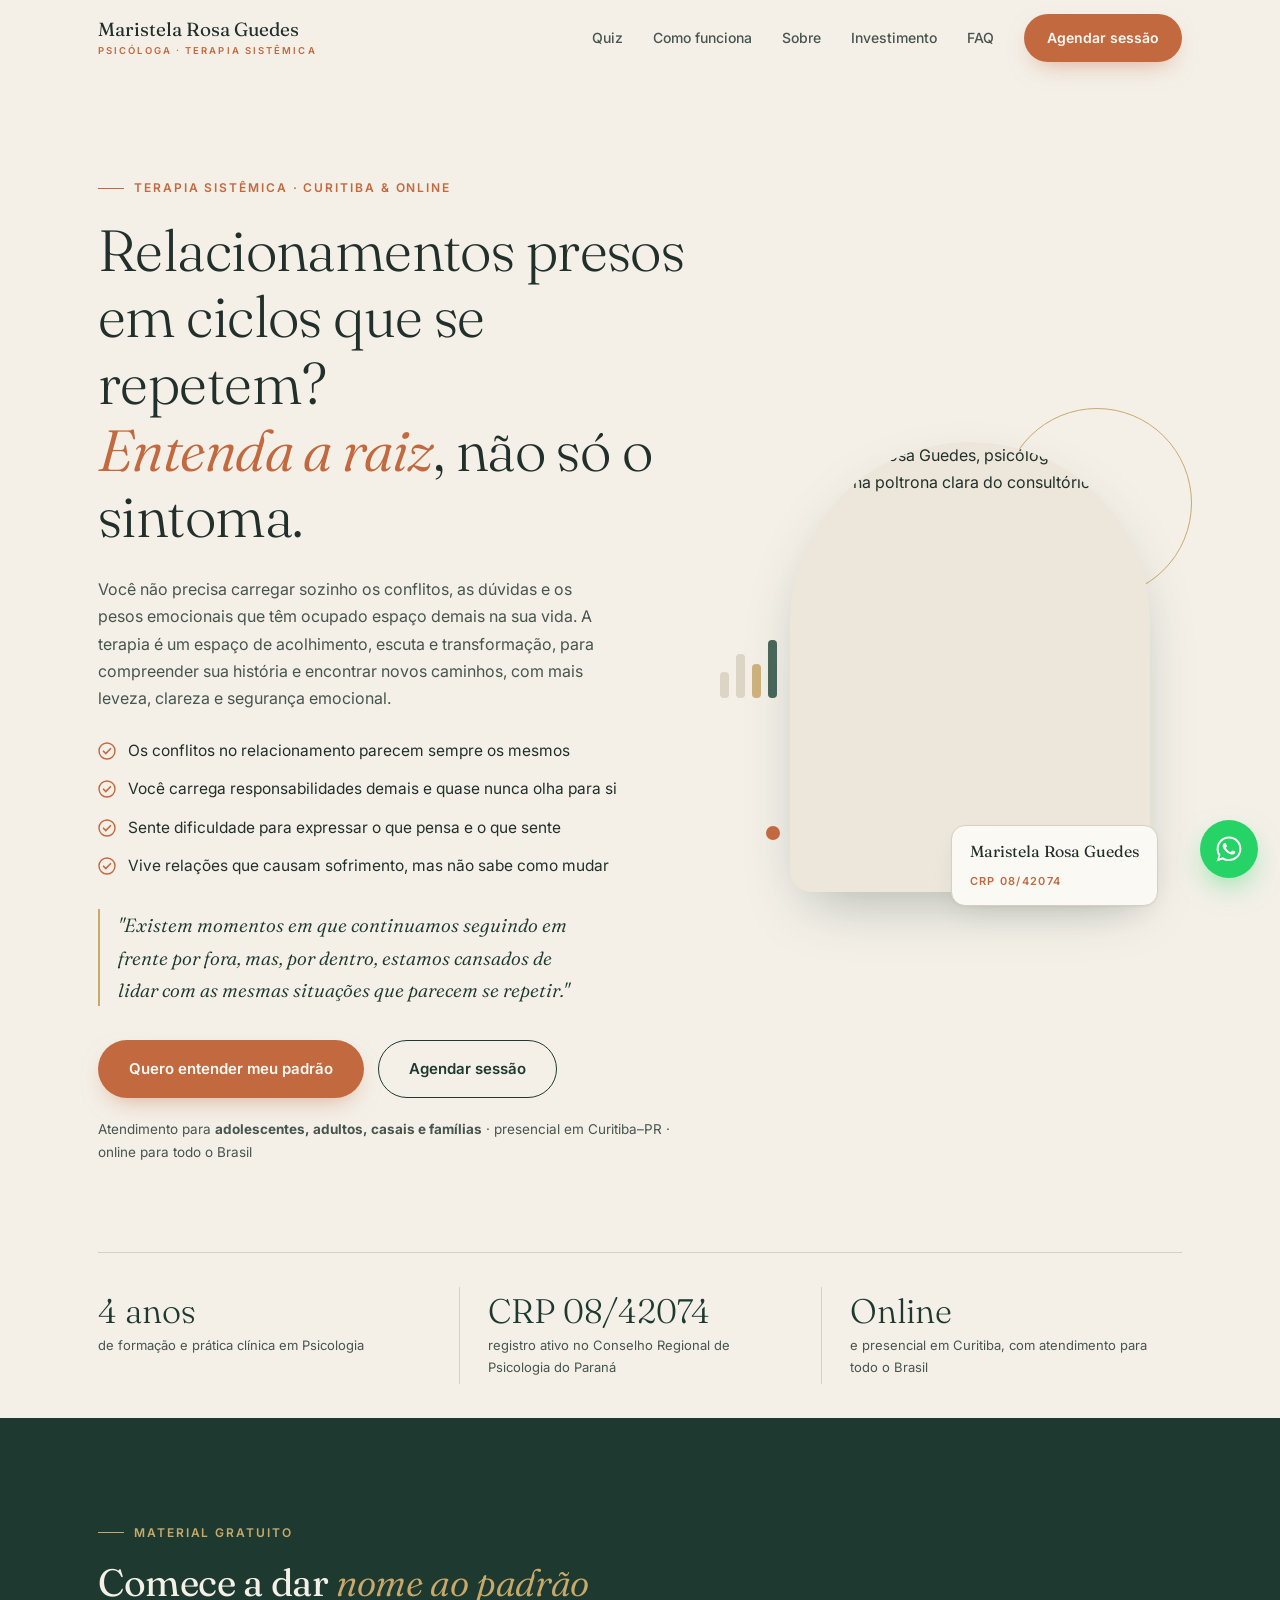
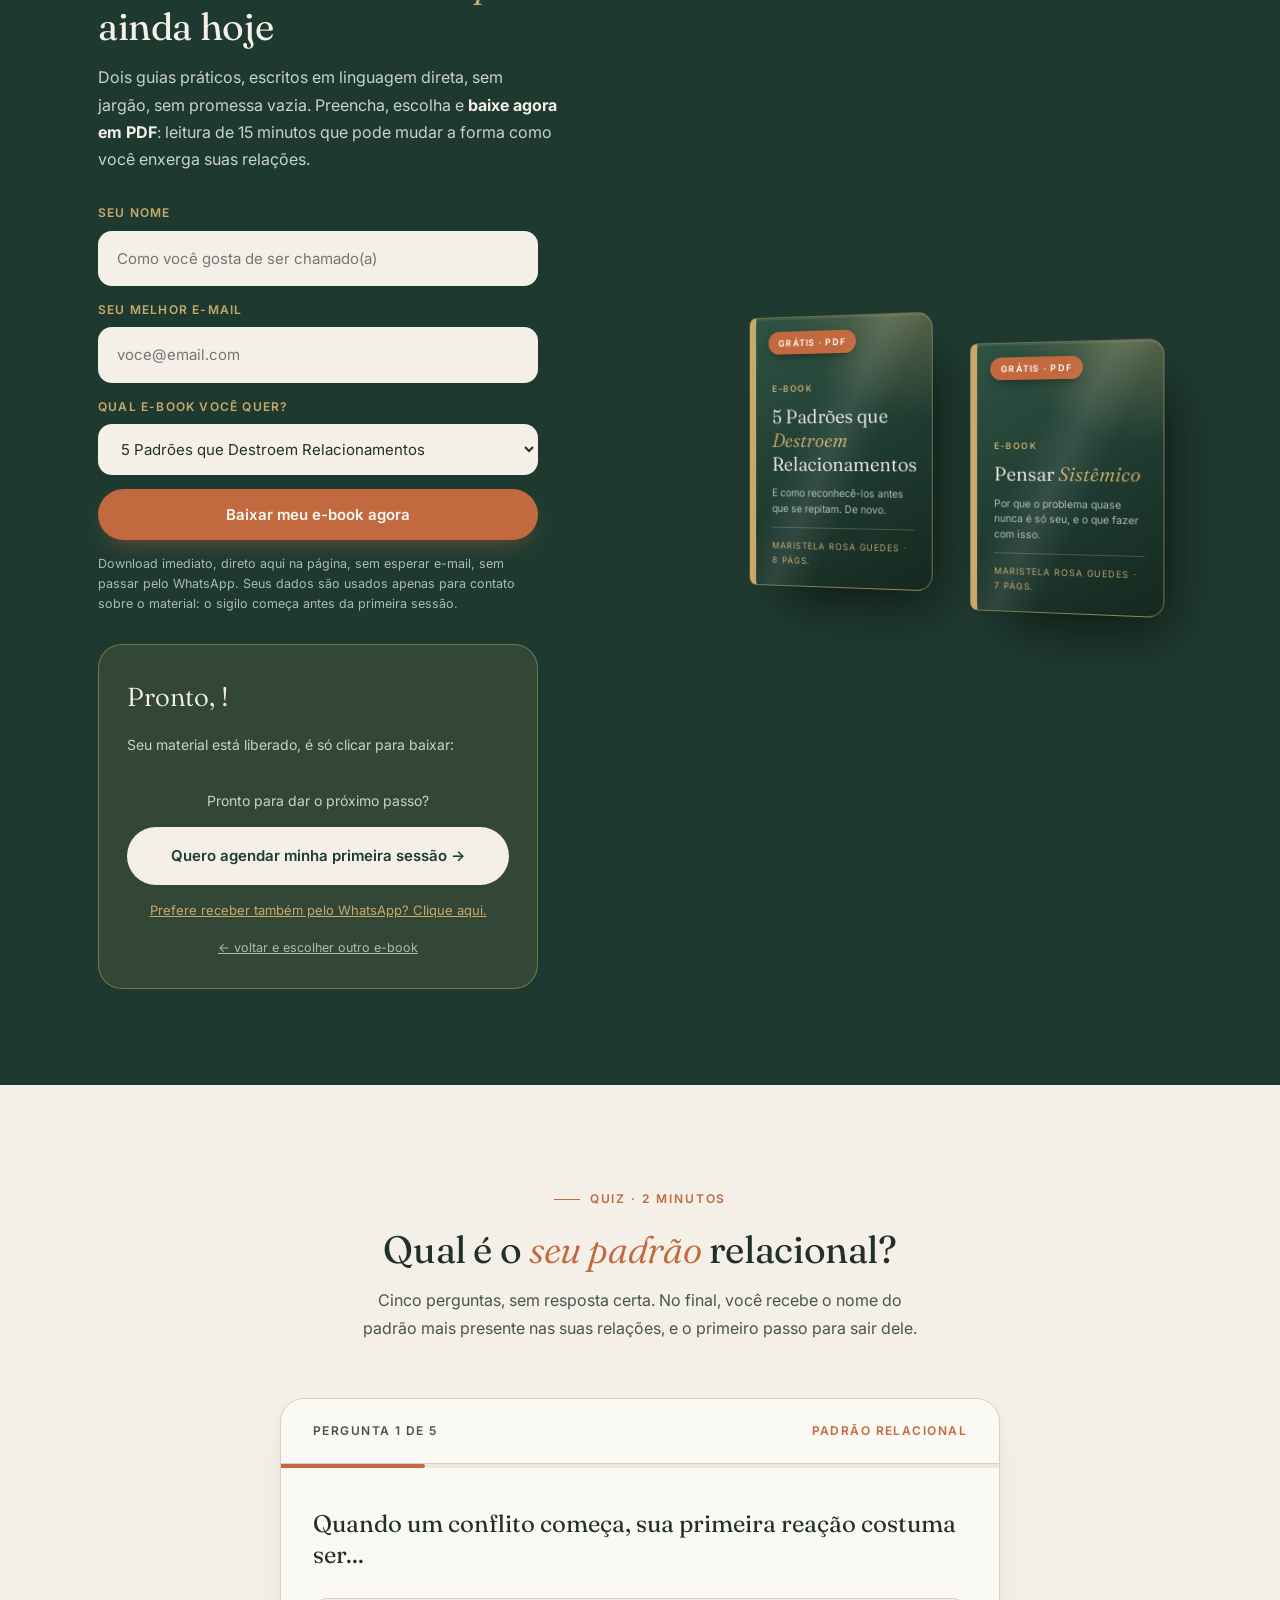
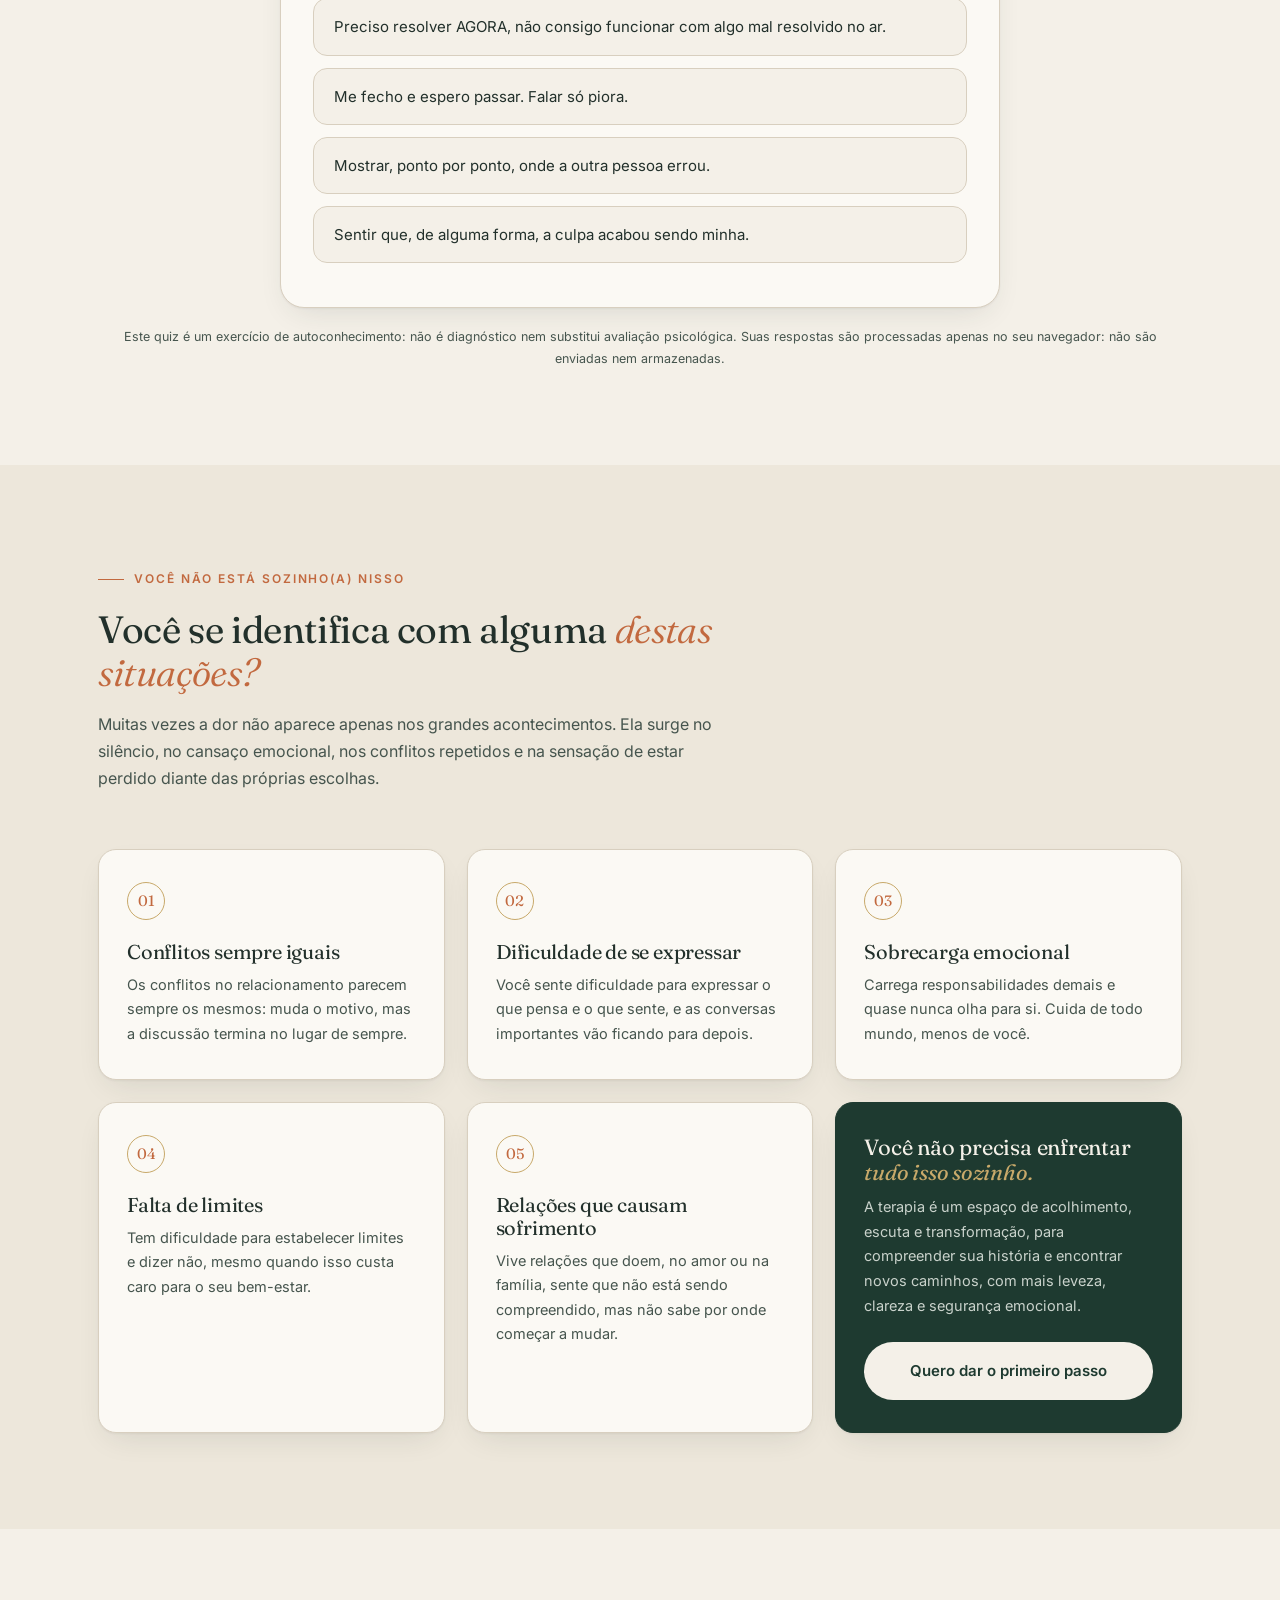
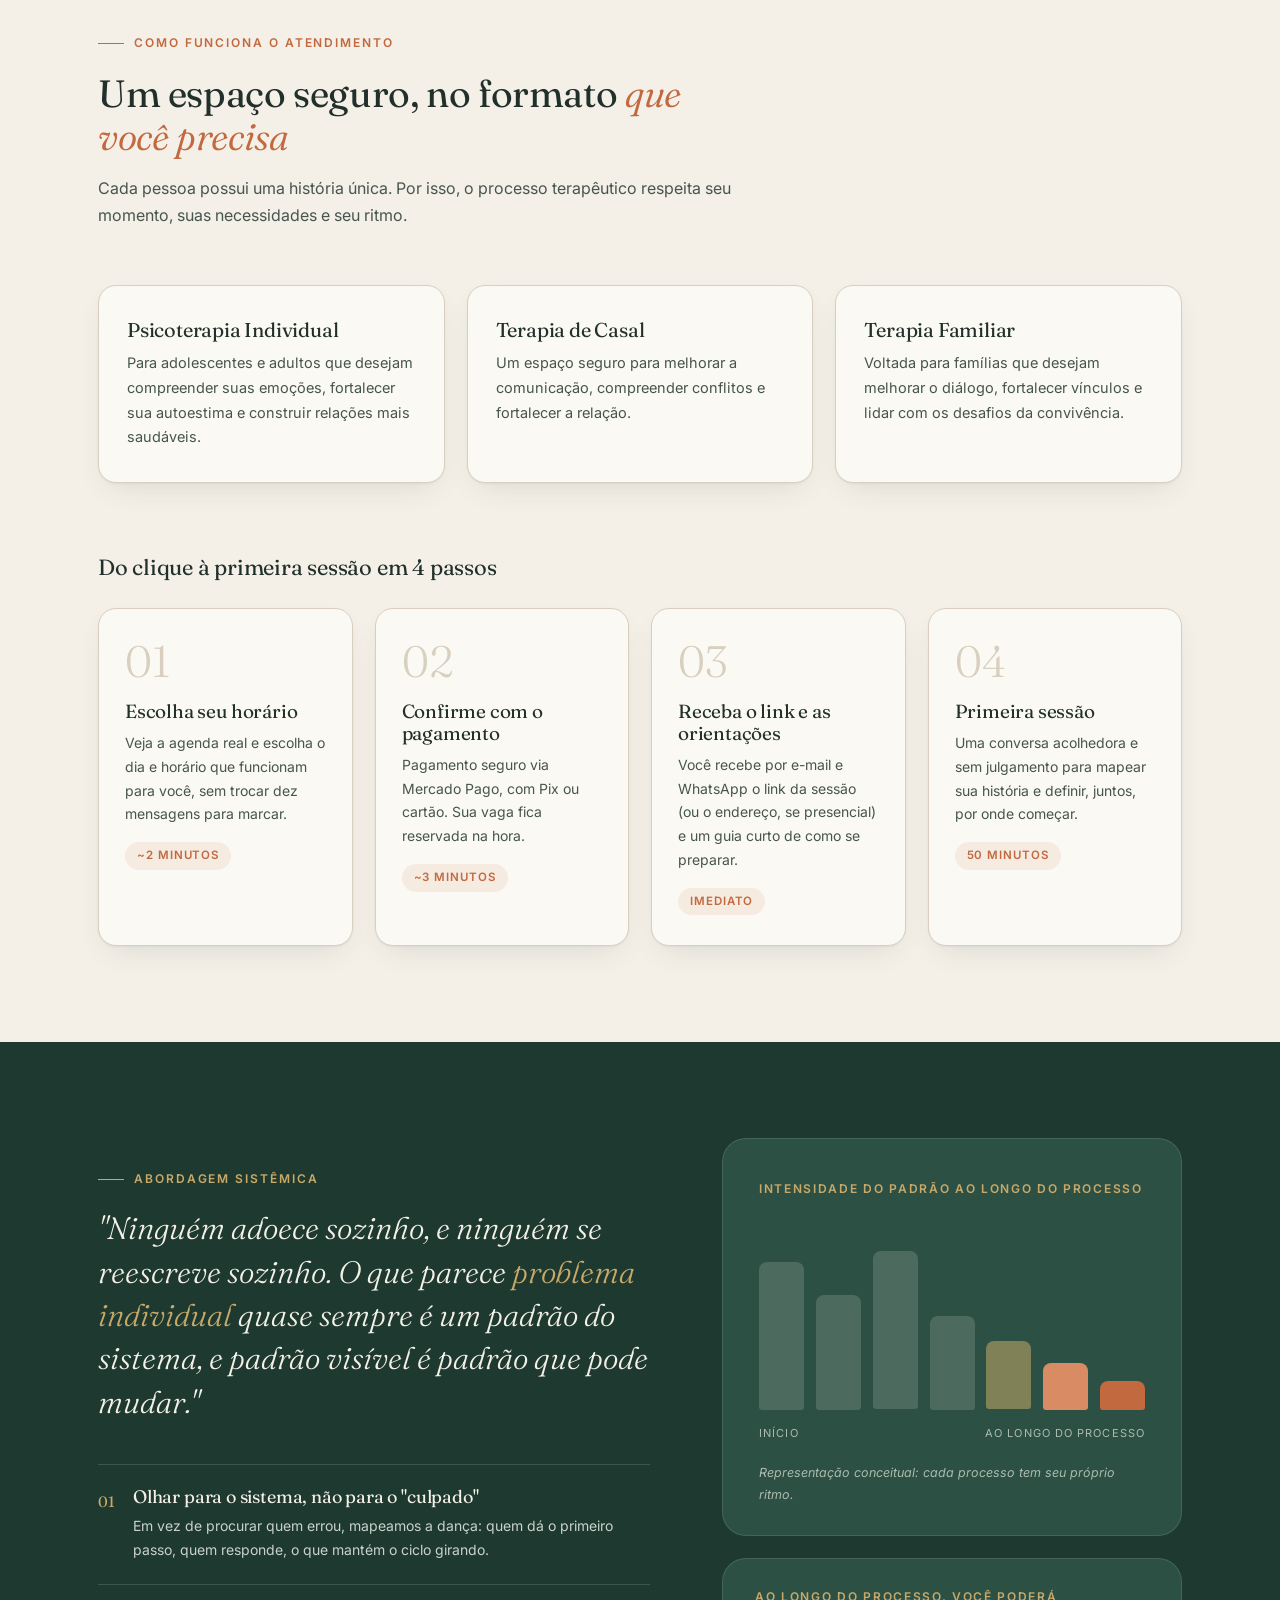
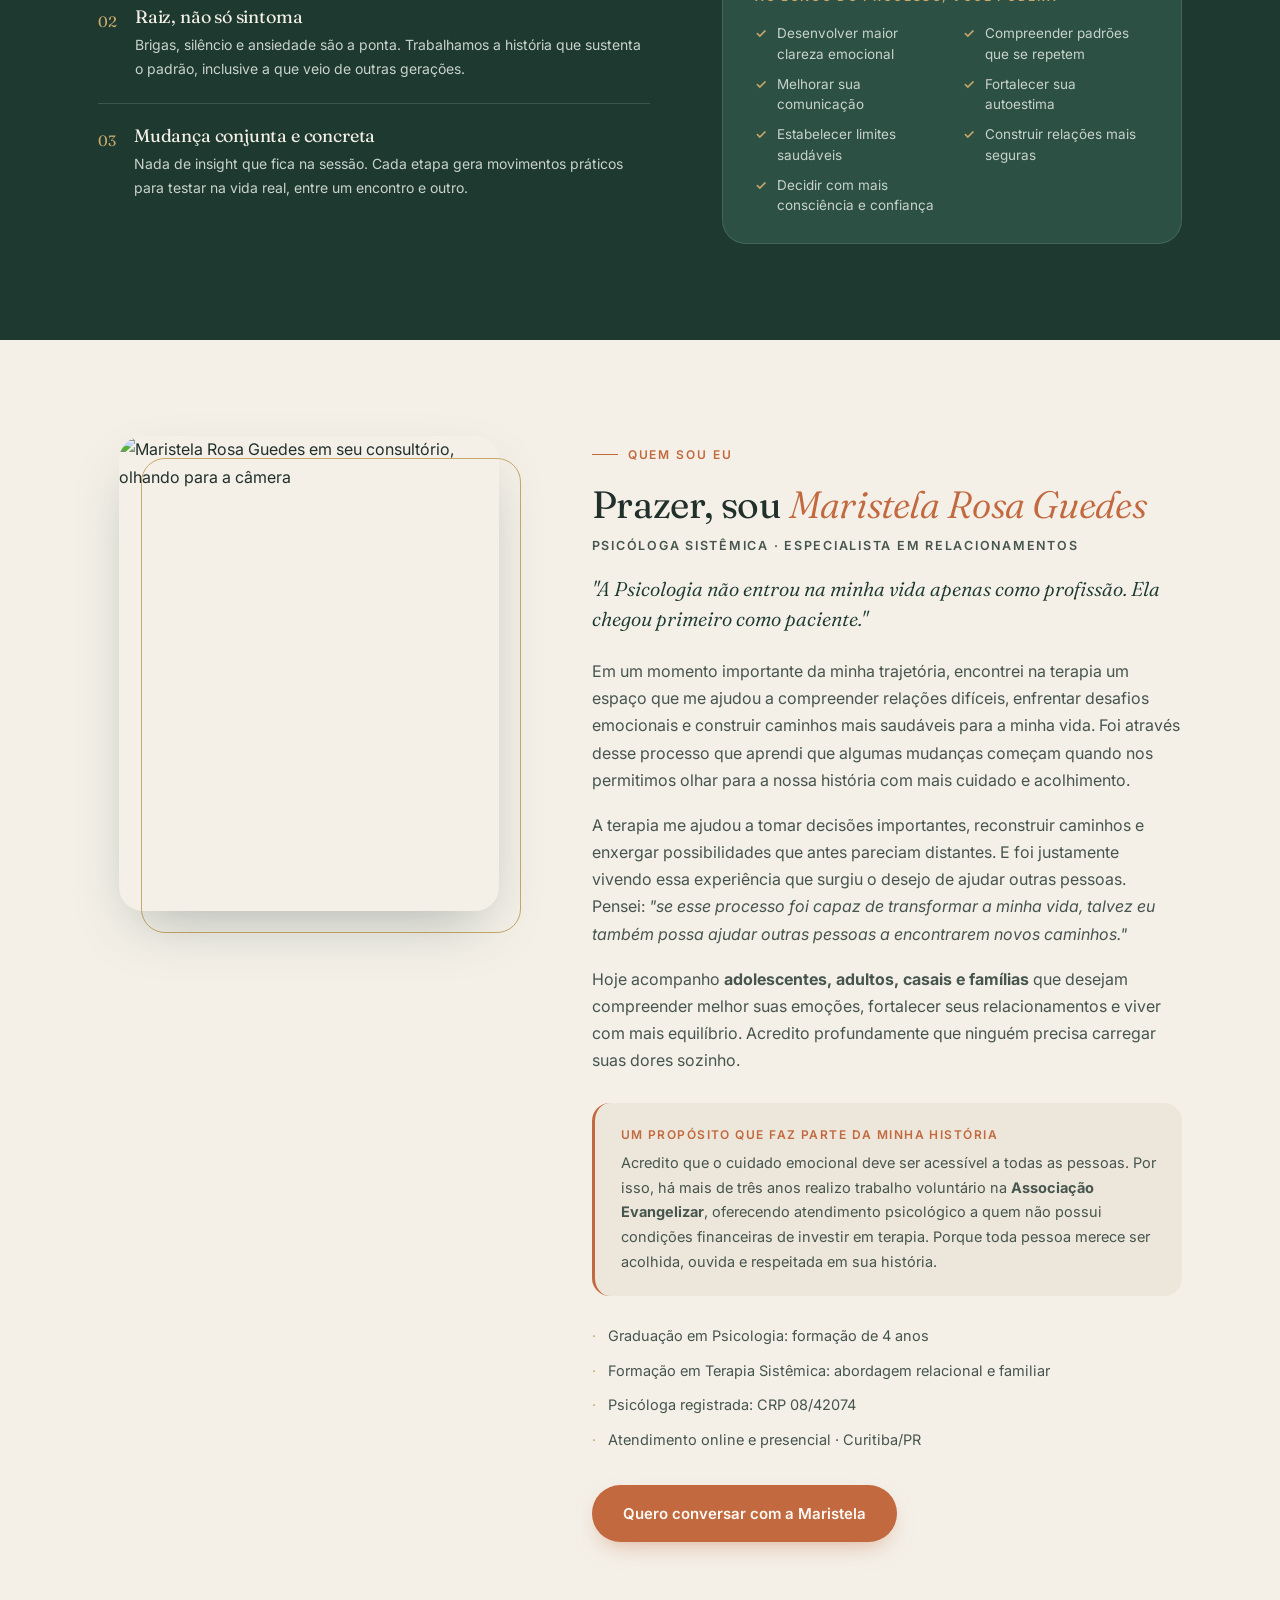
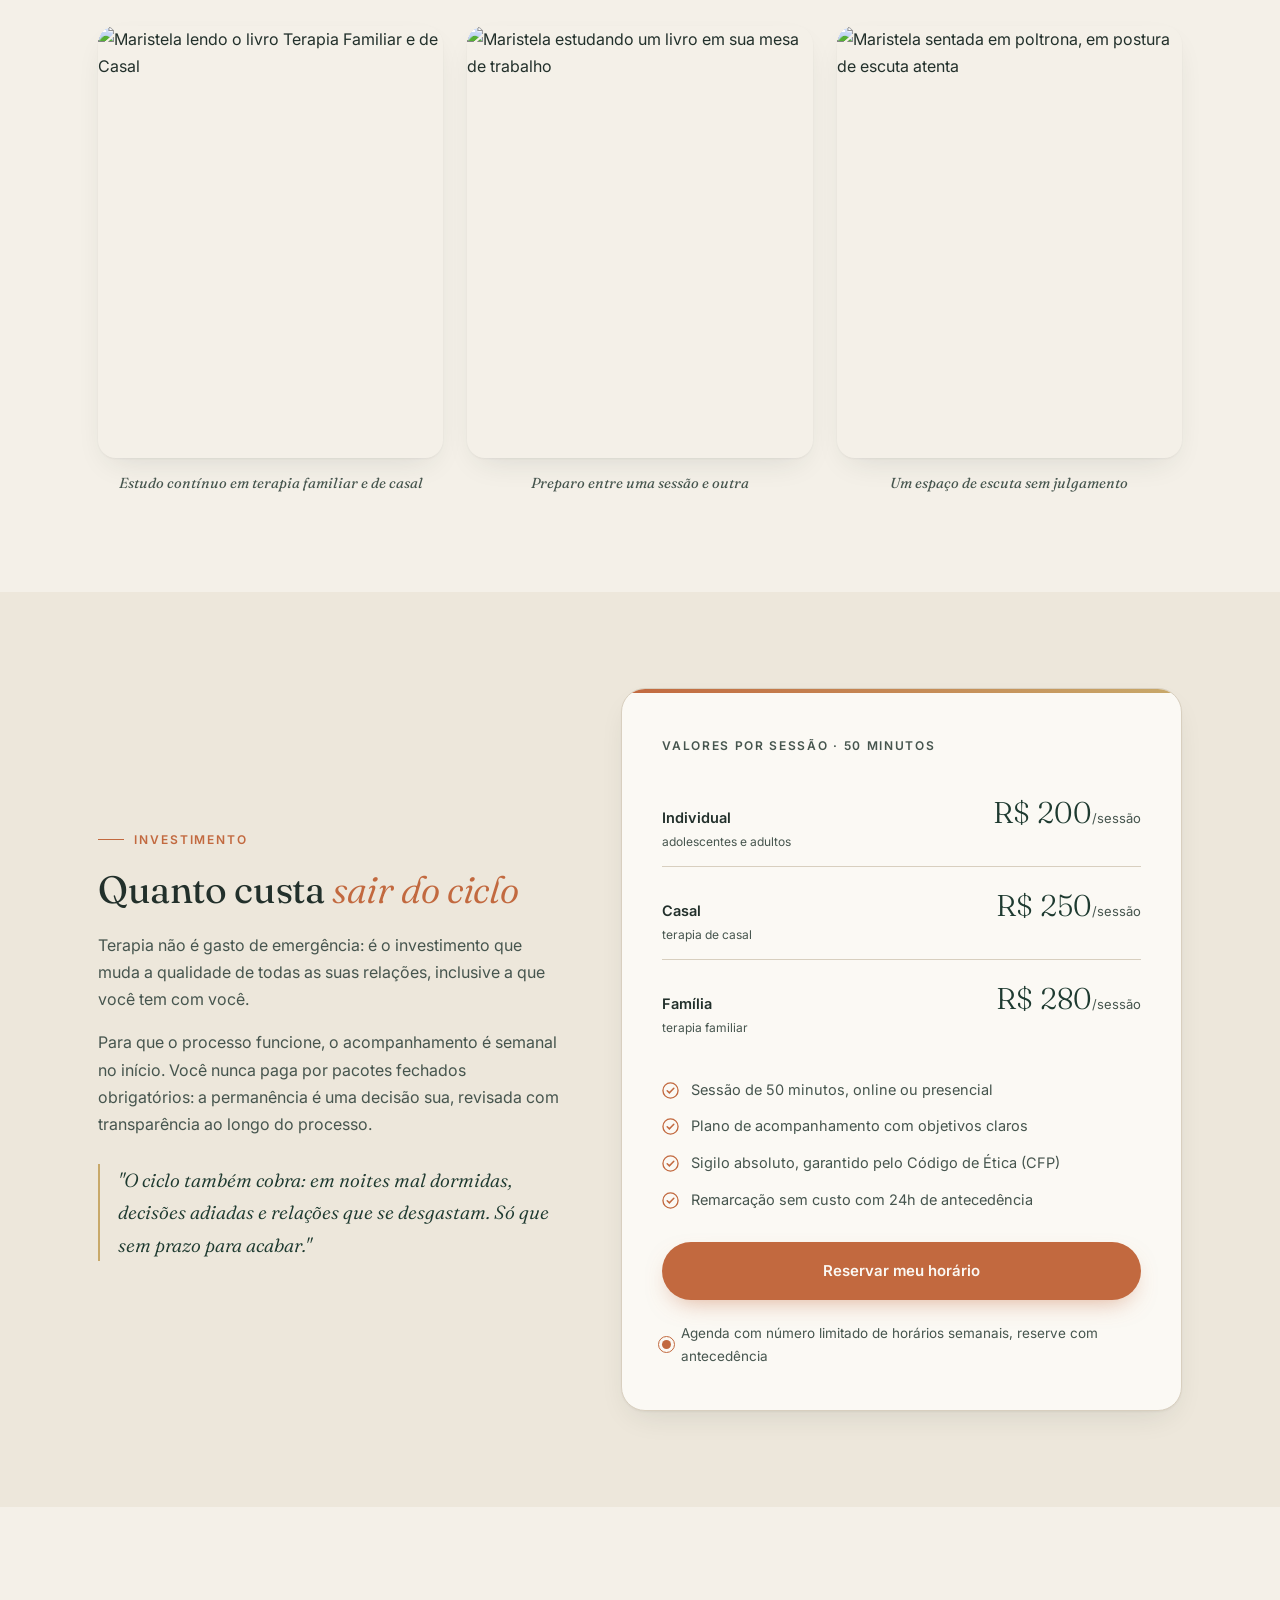
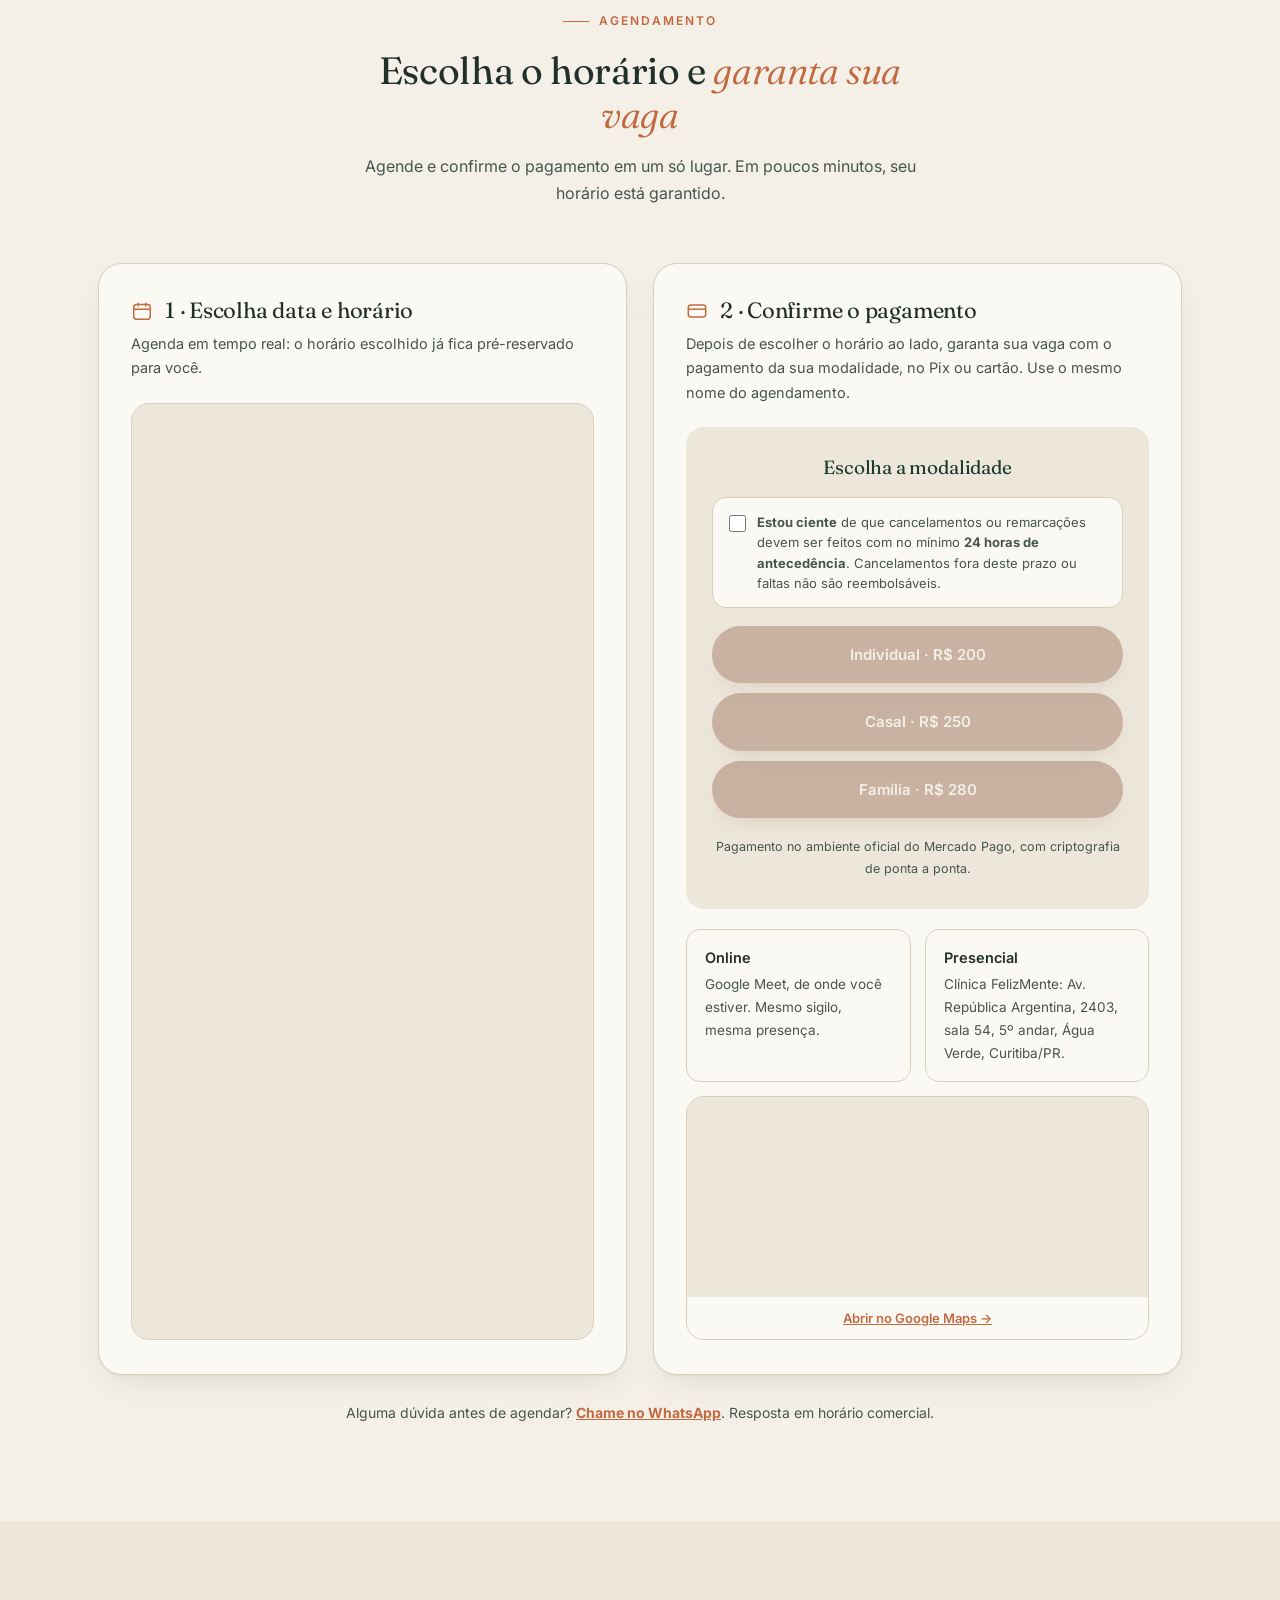
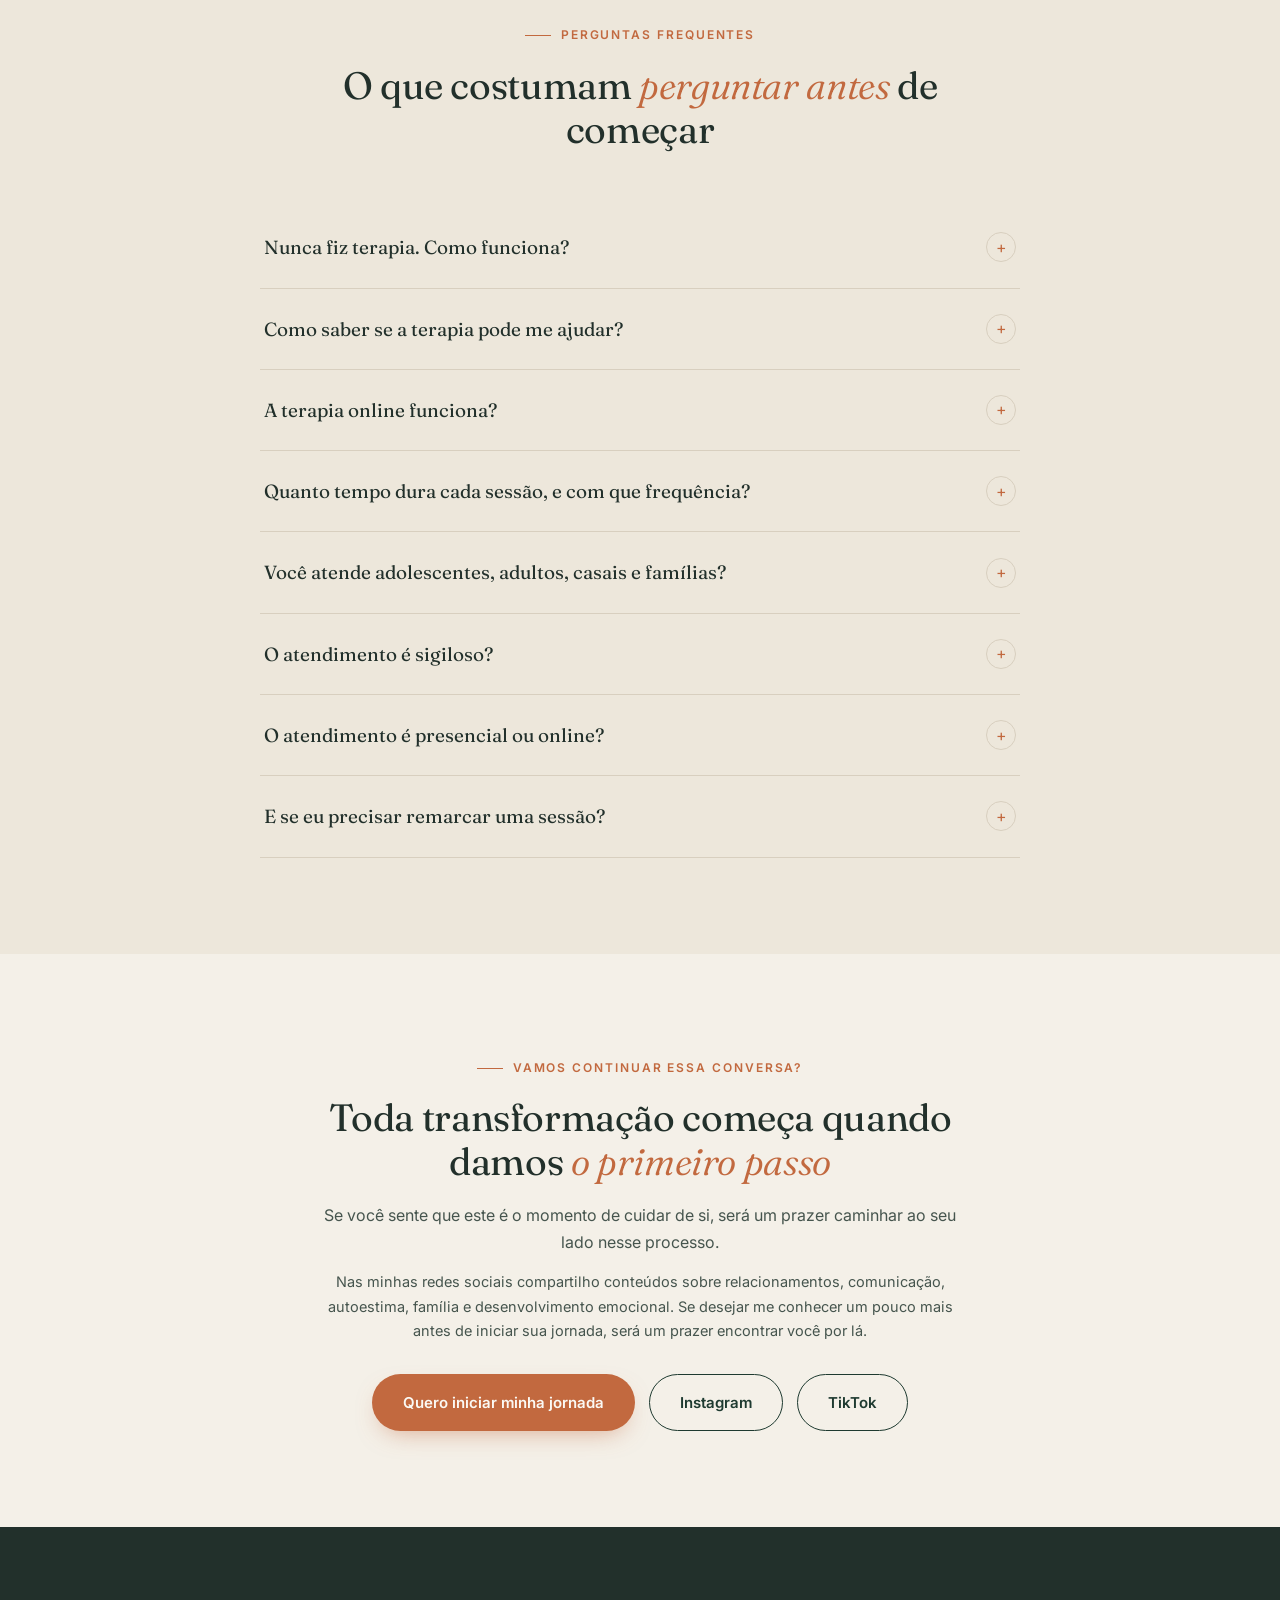
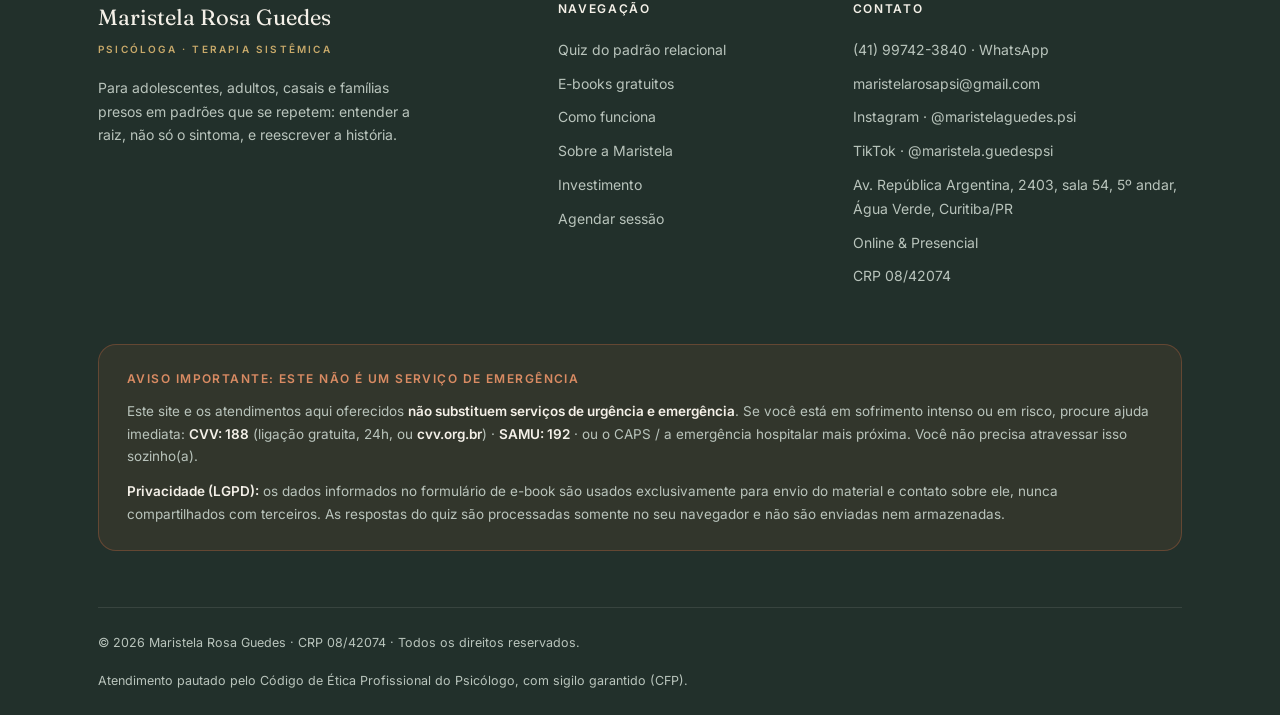
==== commit fd3c576d: "Adiciona mapa do consultorio na secao de agendamento - Mapa incorporado do Google Maps (sem API key)" ====
--- a/index.html
+++ b/index.html
@@ -548,6 +548,9 @@
 @media(max-width:520px){.modalidades{grid-template-columns:1fr}}
 .moda{background:var(--white);border:1px solid var(--line);border-radius:var(--r-sm);padding:16px 18px;font-size:13.5px;color:var(--ink-soft)}
 .moda b{display:block;color:var(--ink);font-size:14.5px;margin-bottom:3px;font-weight:600}
+.mapa-box{border:1px solid var(--line);border-radius:var(--r-md);overflow:hidden;margin-top:14px;background:var(--bone2)}
+.mapa-box iframe{width:100%;height:200px;border:0;display:block;filter:grayscale(.15) contrast(1.02)}
+.mapa-link{display:block;text-align:center;font-size:13px;padding:10px;color:var(--clay);font-weight:600;background:var(--white)}
 .agenda-whats{margin-top:26px;text-align:center;font-size:14px;color:var(--ink-soft)}
 
 /* ============================ FAQ ============================ */
@@ -1072,6 +1075,10 @@
         <div class="modalidades">
           <div class="moda"><b>Online</b>Google Meet, de onde você estiver. Mesmo sigilo, mesma presença.</div>
           <div class="moda"><b>Presencial</b>Clínica FelizMente: Av. República Argentina, 2403, sala 54, 5º andar, Água Verde, Curitiba/PR.</div>
+        </div>
+        <div class="mapa-box">
+          <iframe src="https://www.google.com/maps/embed?origin=mfe&pb=!1m2!2m1!1sAv.+Rep%C3%BAblica+Argentina%2C+2403+-+%C3%81gua+Verde%2C+Curitiba+-+PR%2C+80610-260" title="Mapa: Clínica FelizMente, consultório da Maristela Rosa Guedes" loading="lazy" referrerpolicy="no-referrer-when-downgrade"></iframe>
+          <a class="mapa-link" href="https://www.google.com/maps/search/?api=1&query=Av.+Rep%C3%BAblica+Argentina,+2403+-+%C3%81gua+Verde,+Curitiba+-+PR,+80610-260" target="_blank" rel="noopener">Abrir no Google Maps →</a>
         </div>
       </div>
     </div>
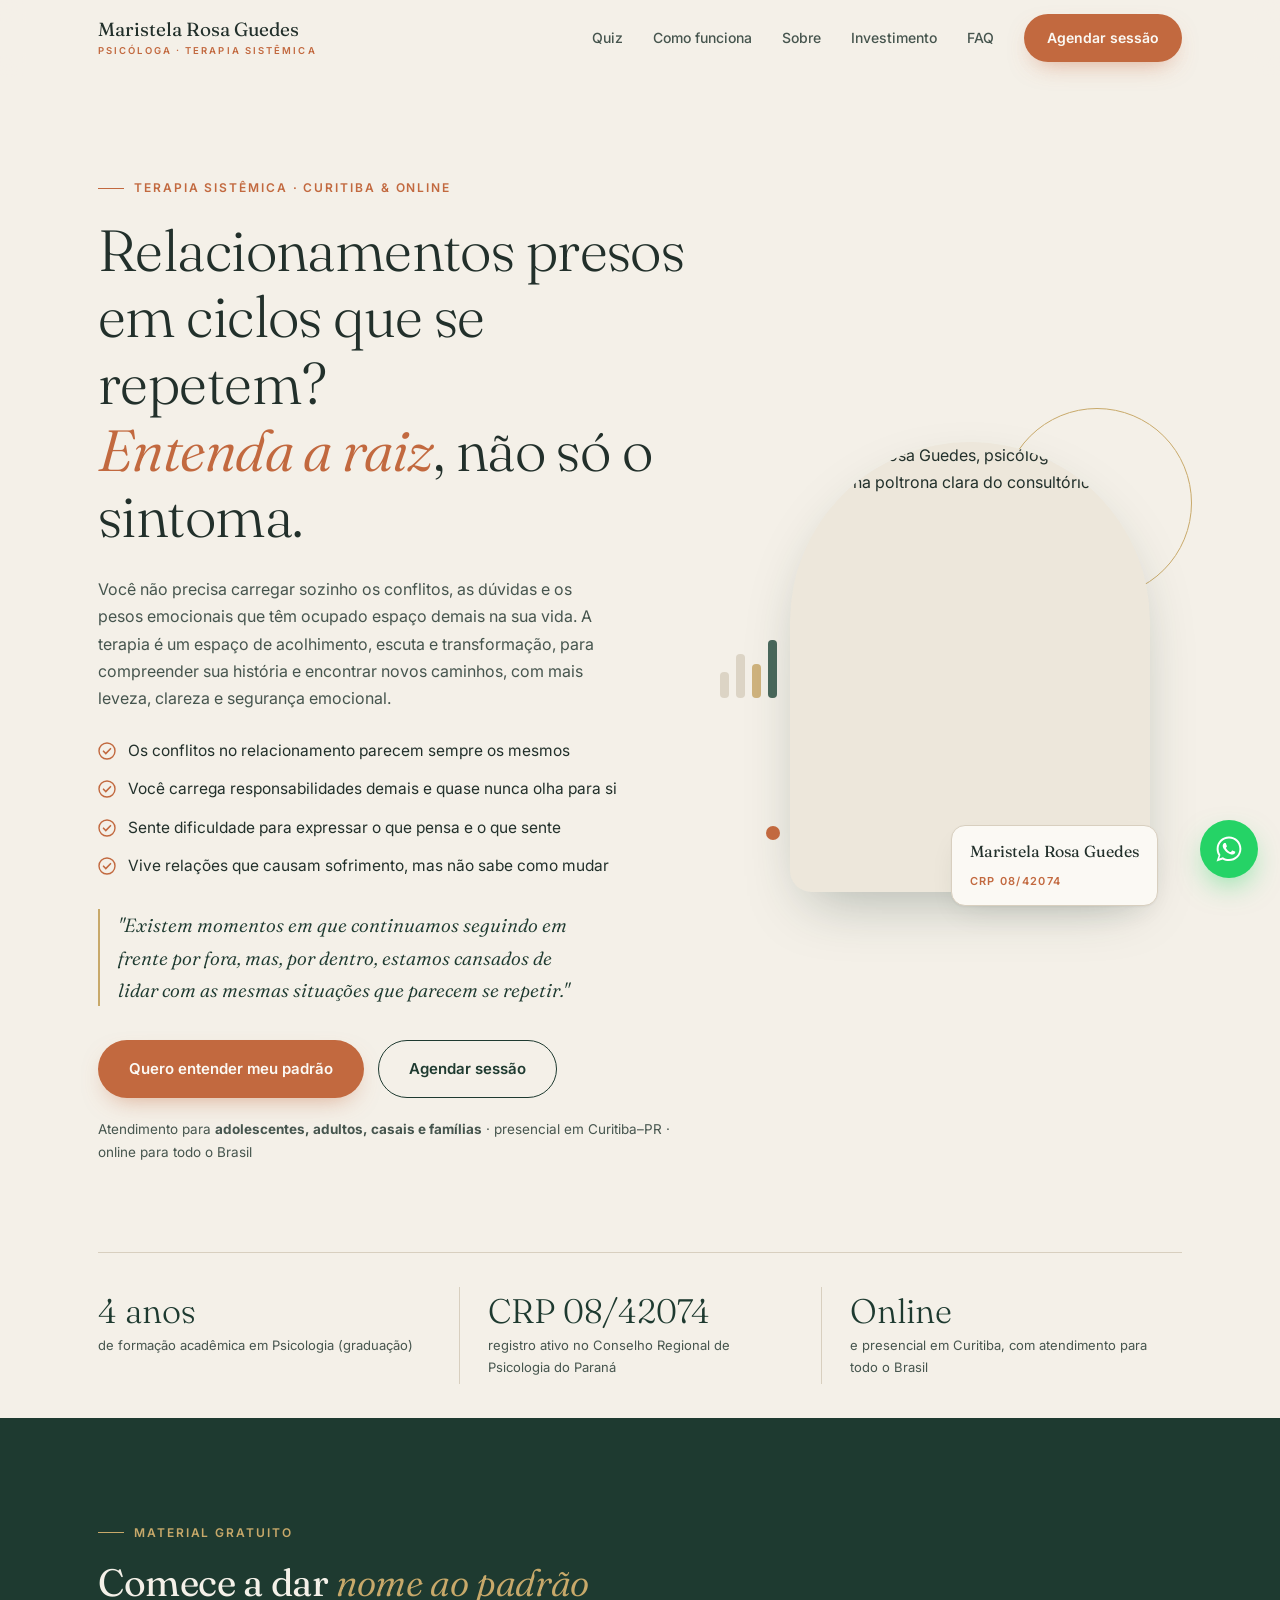
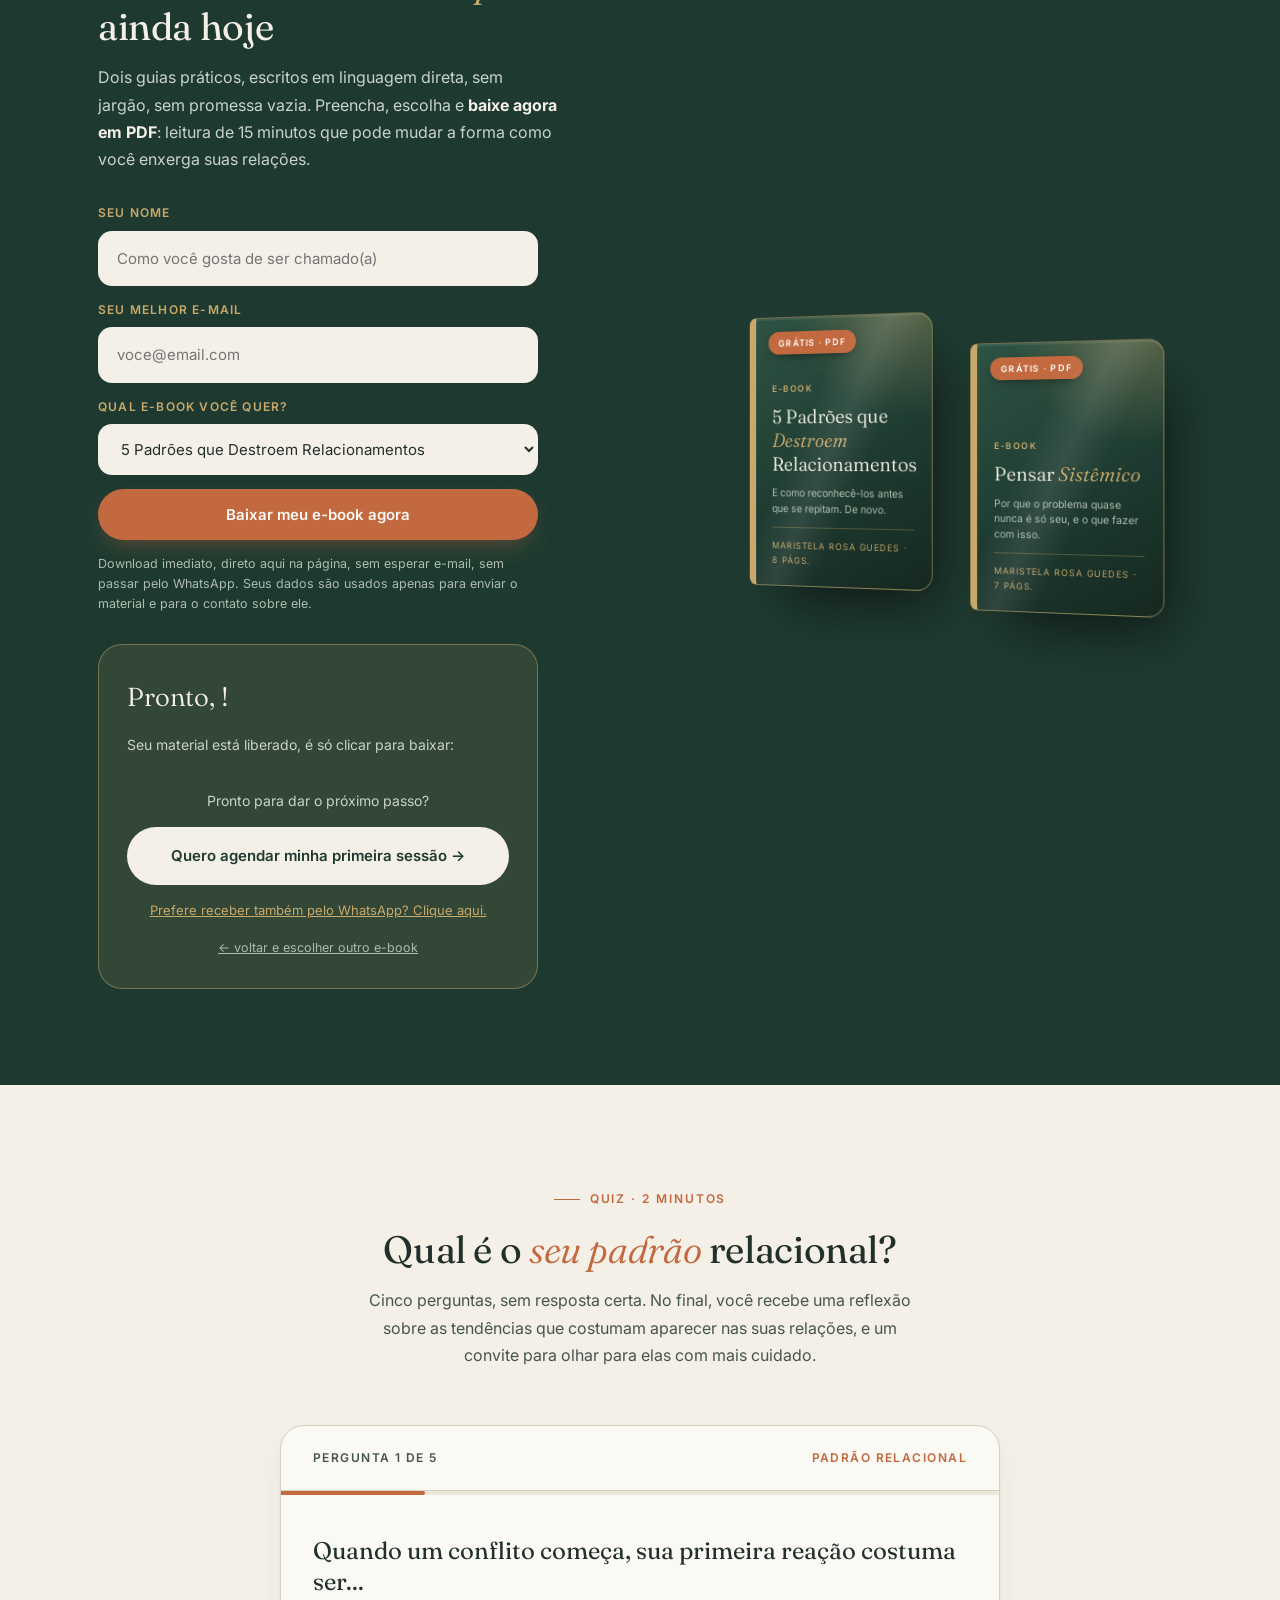
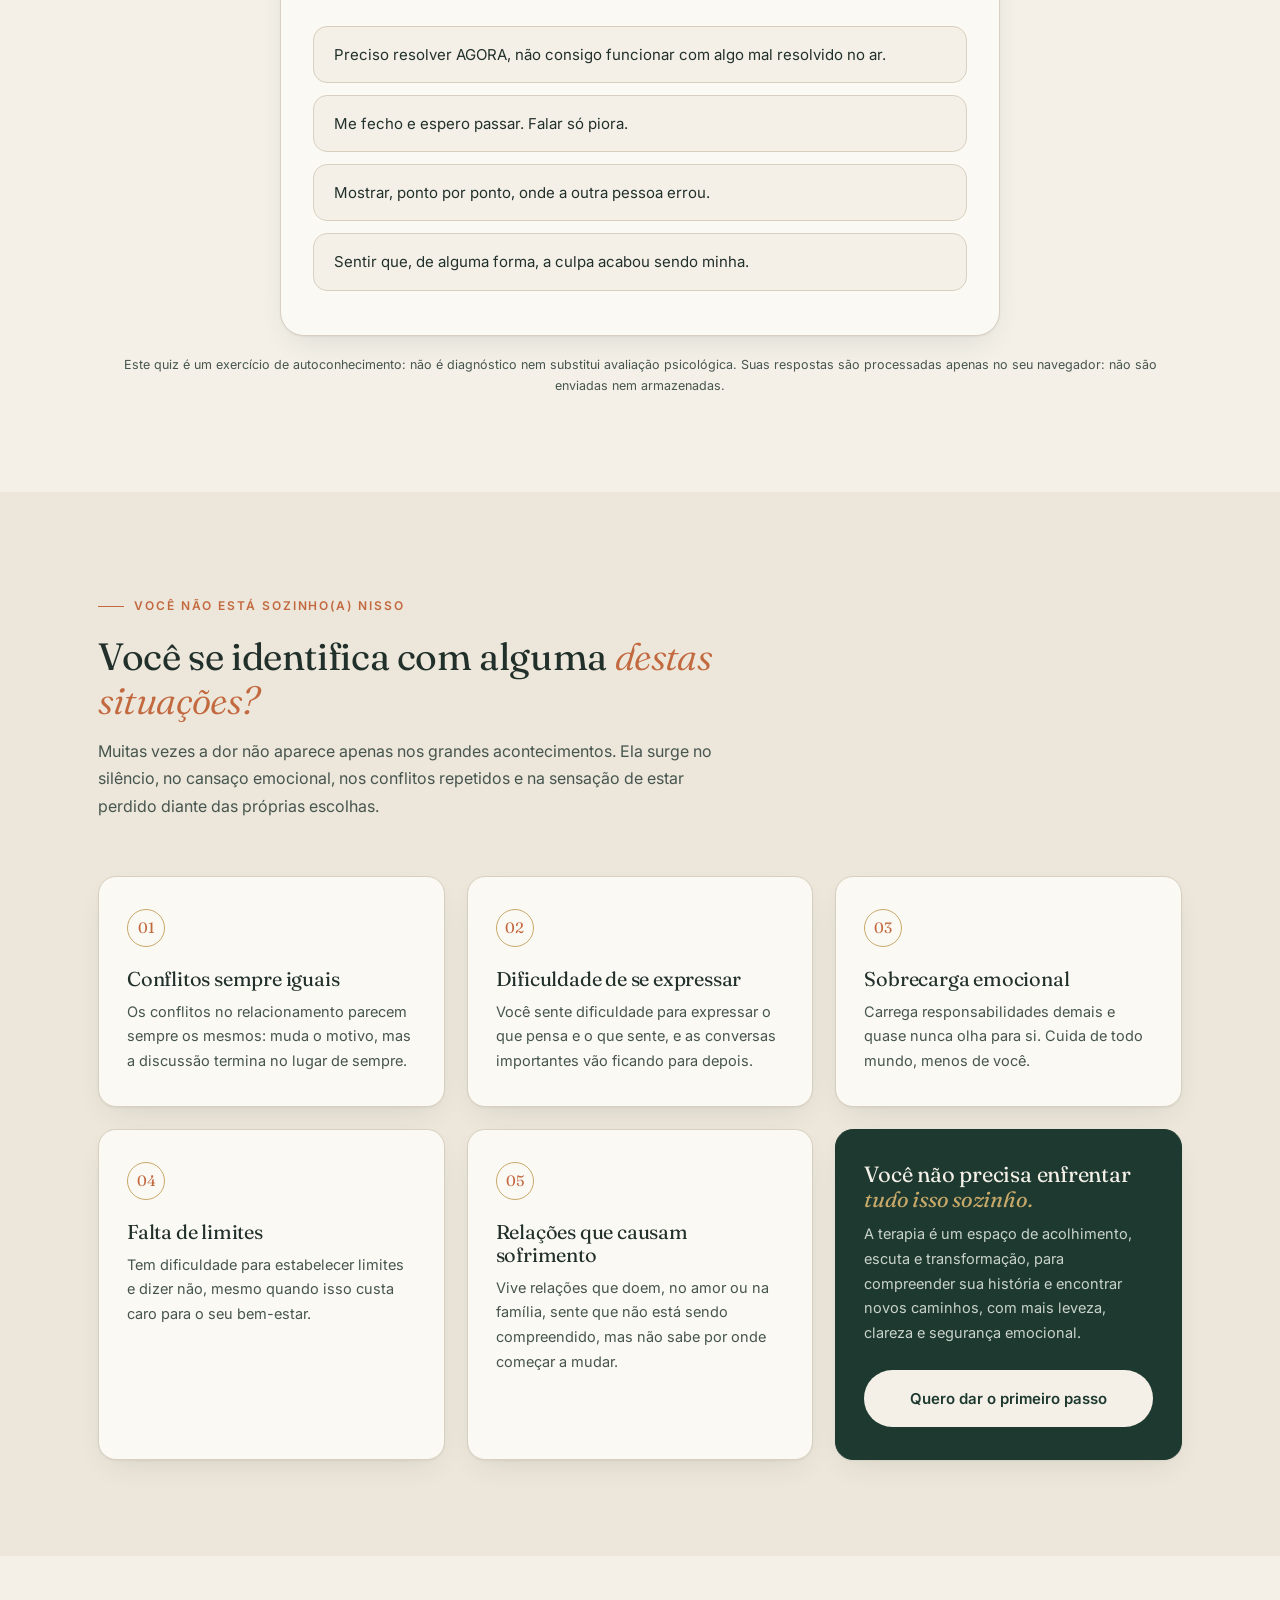
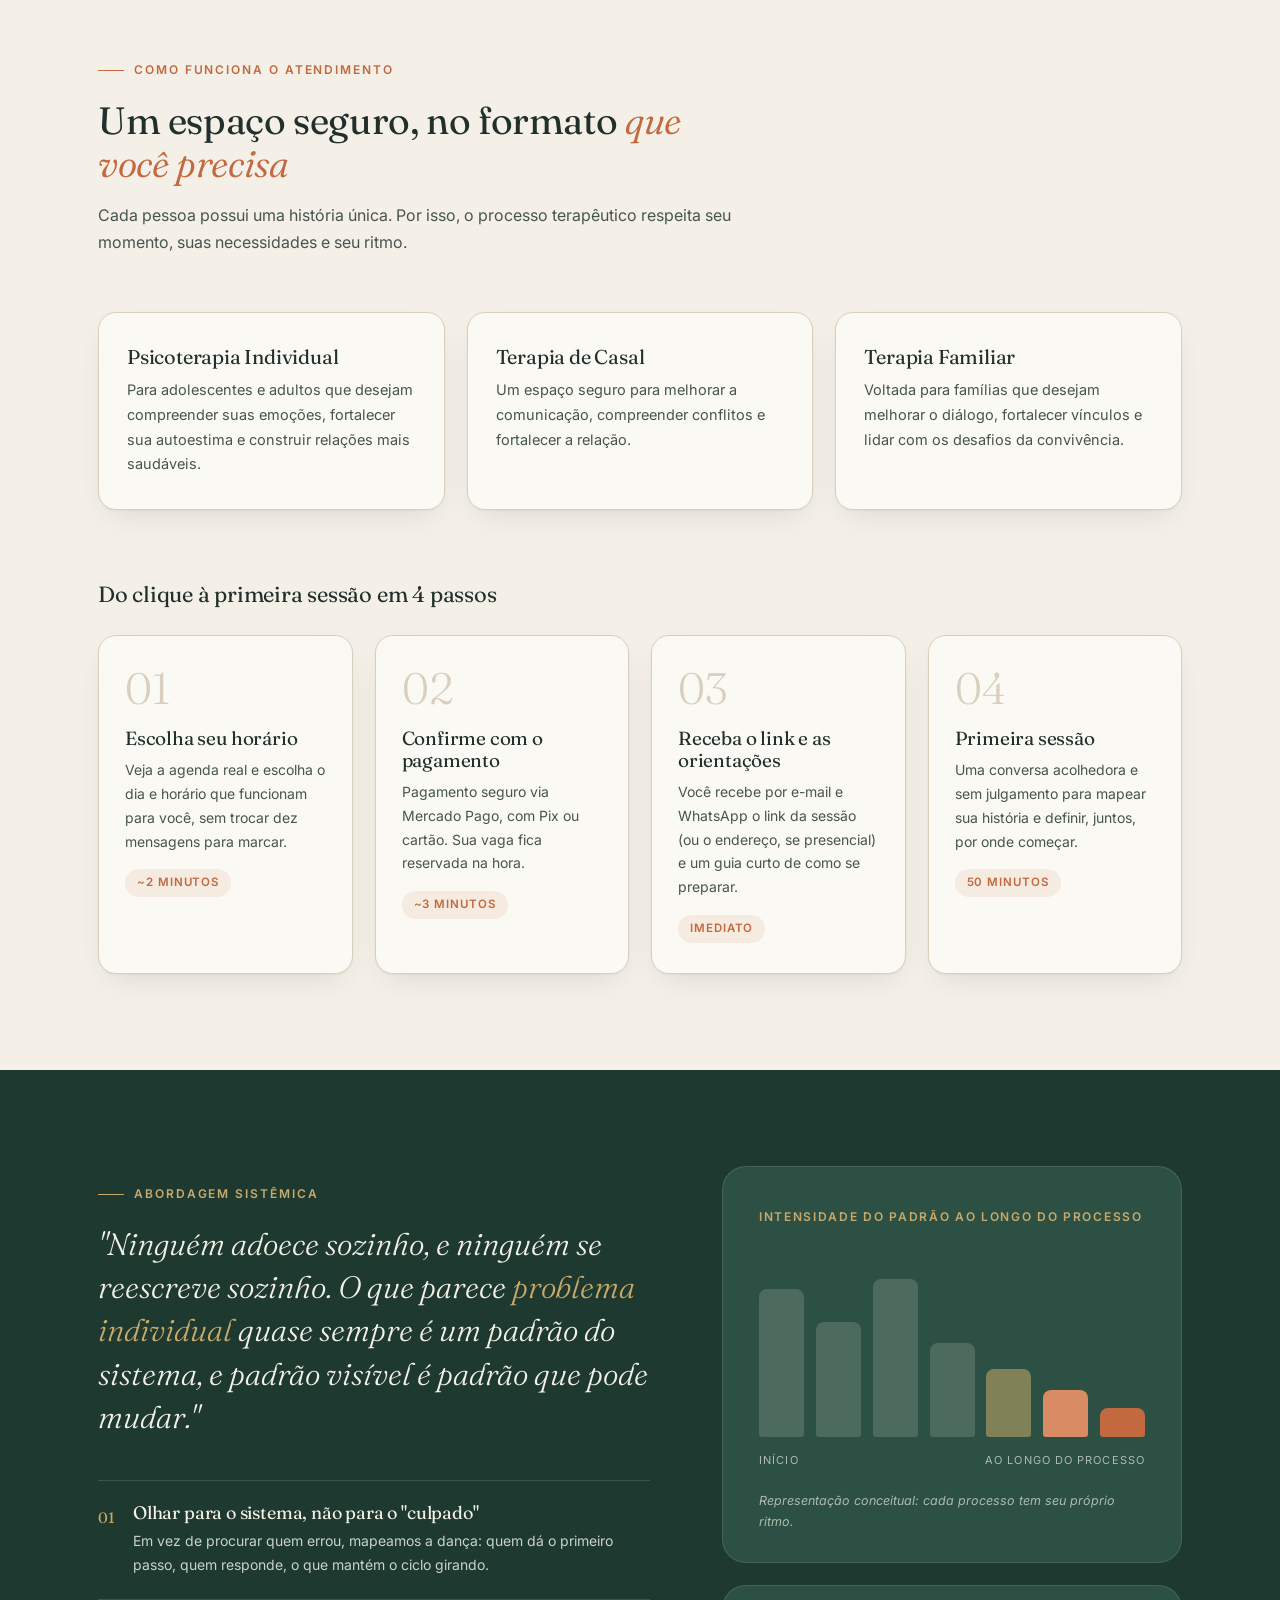
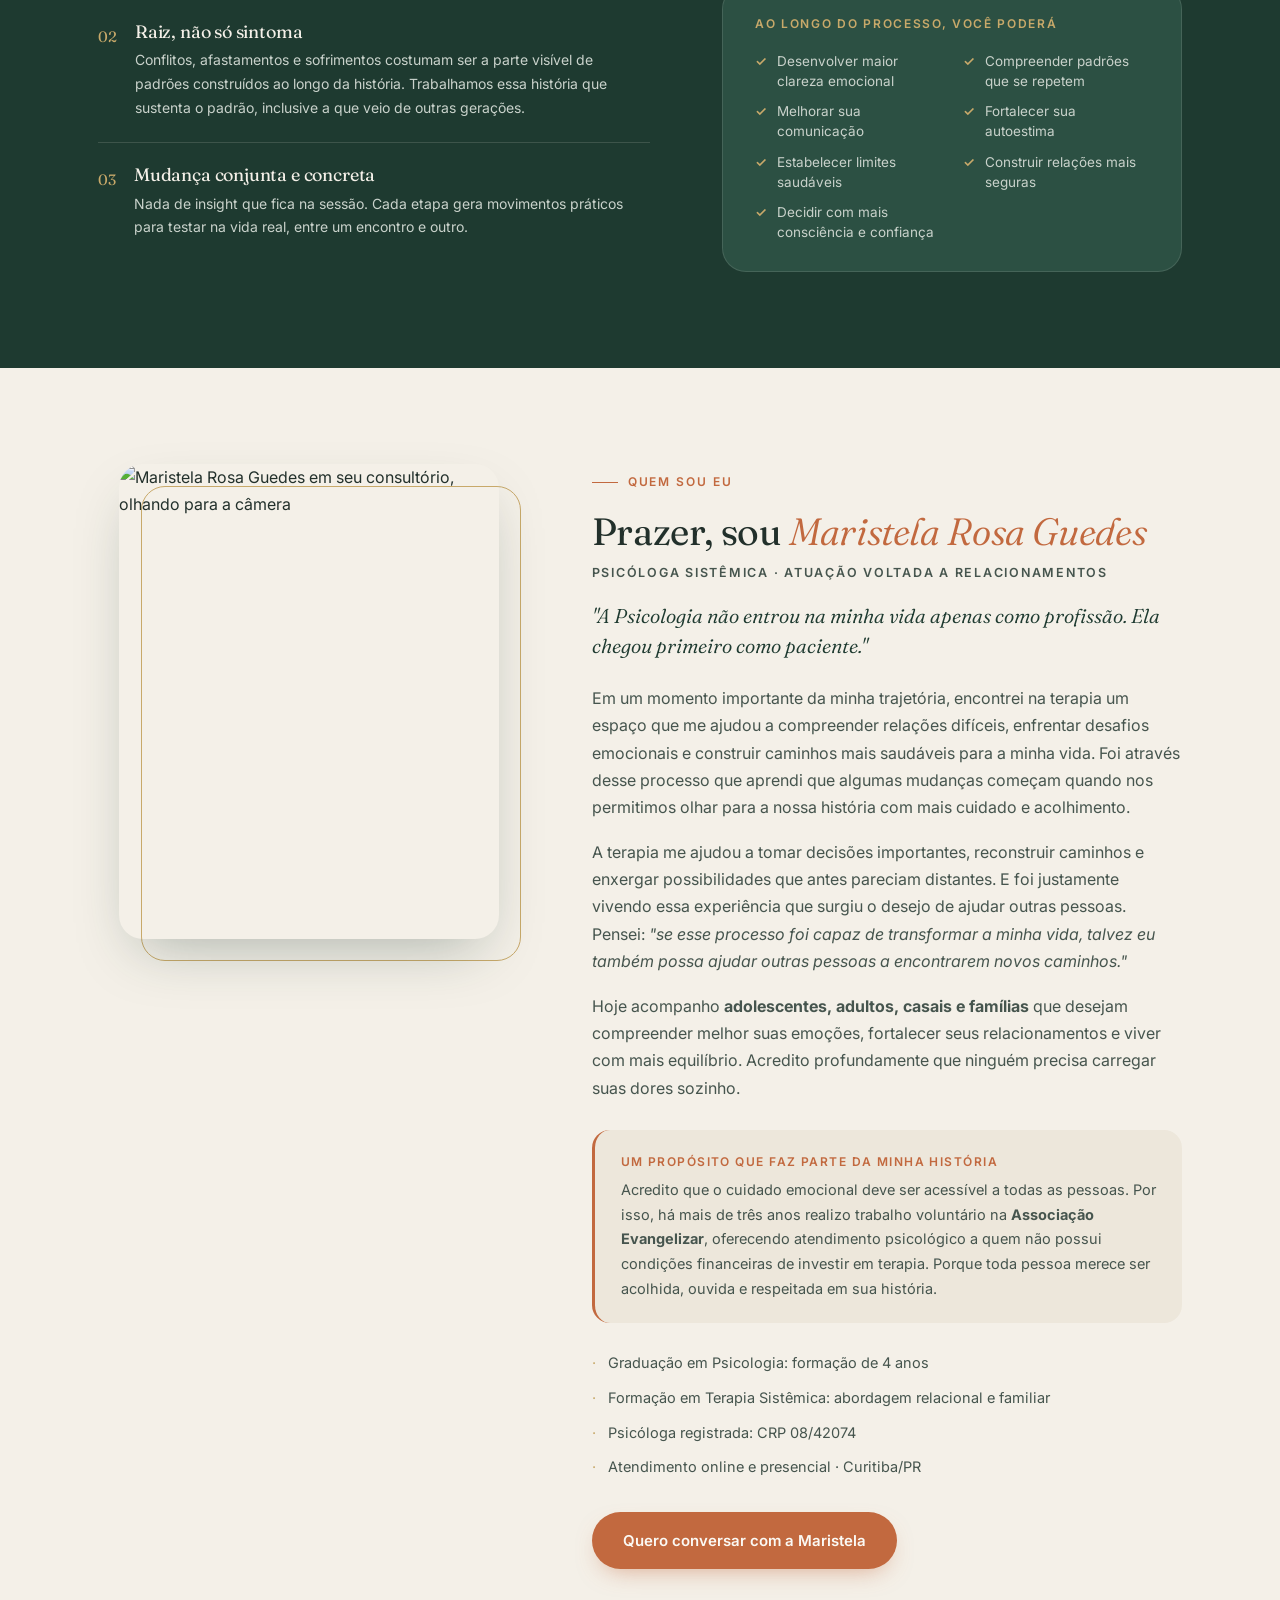
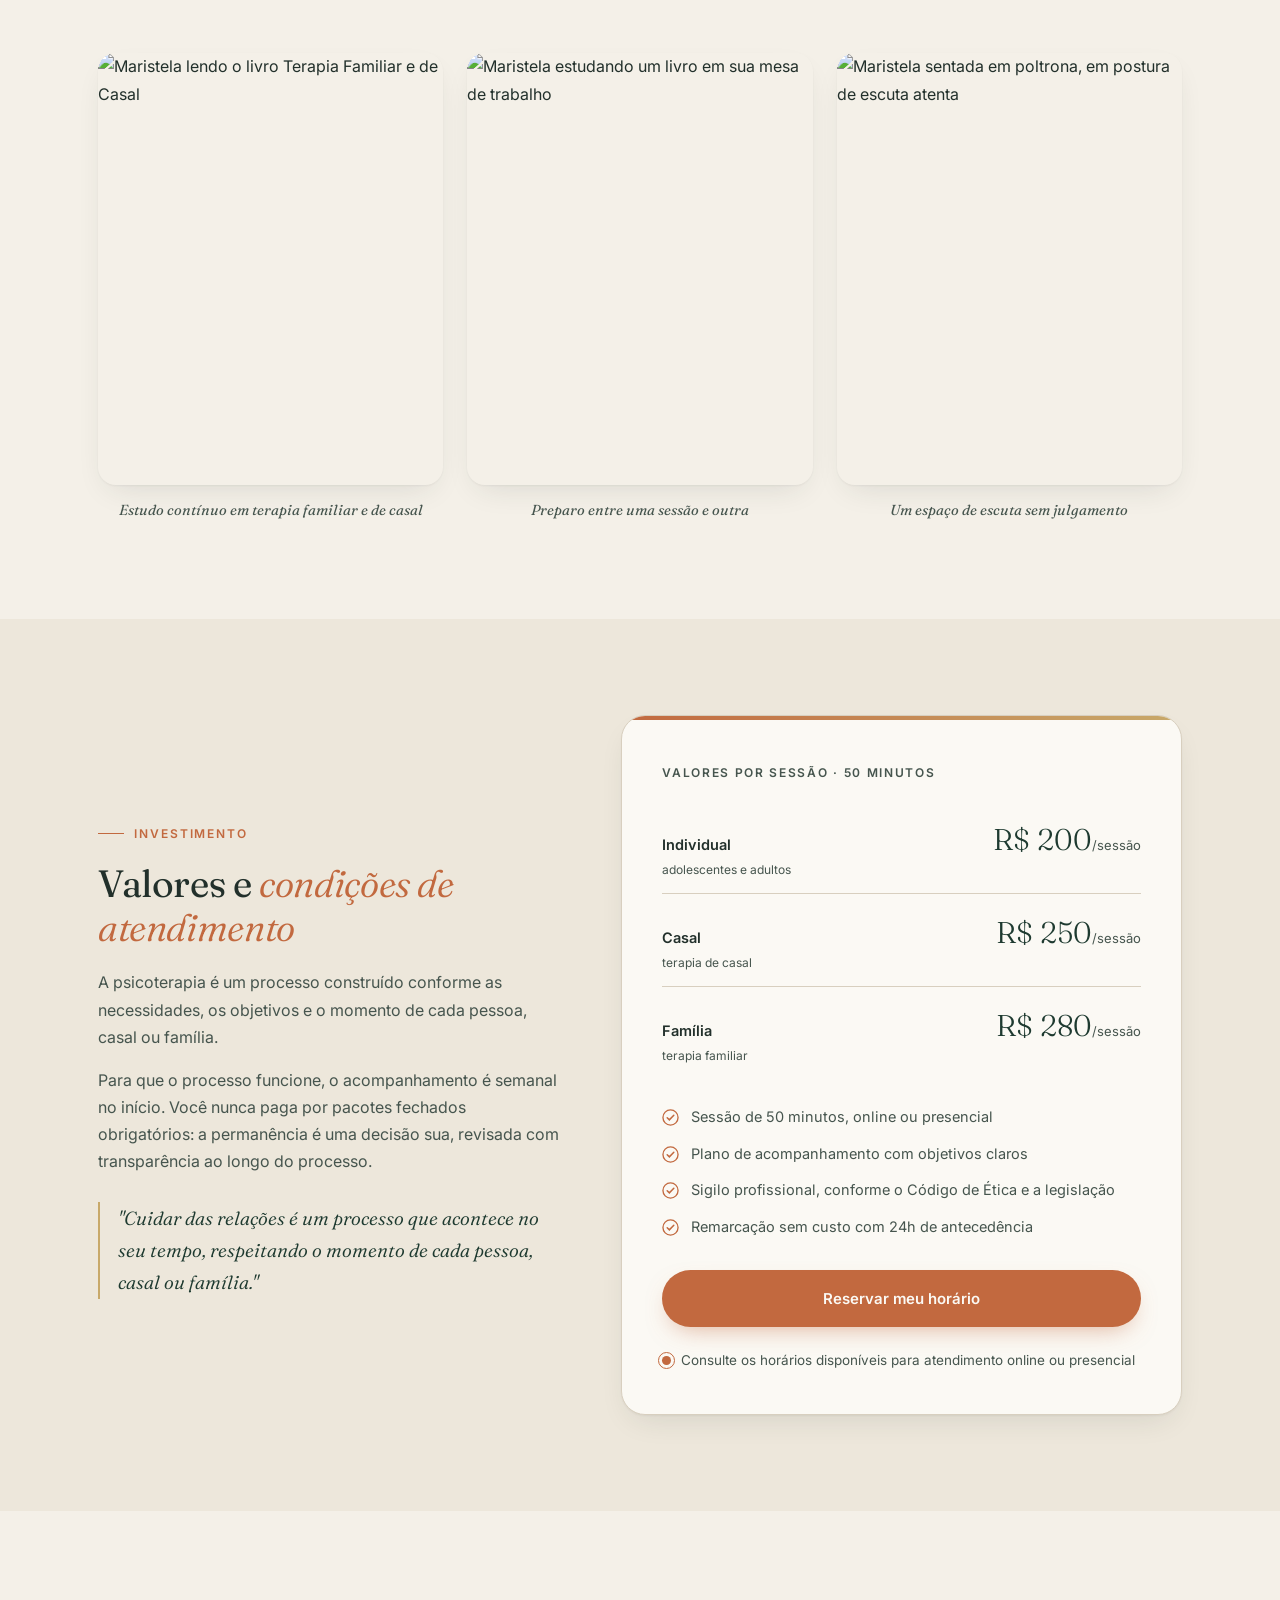
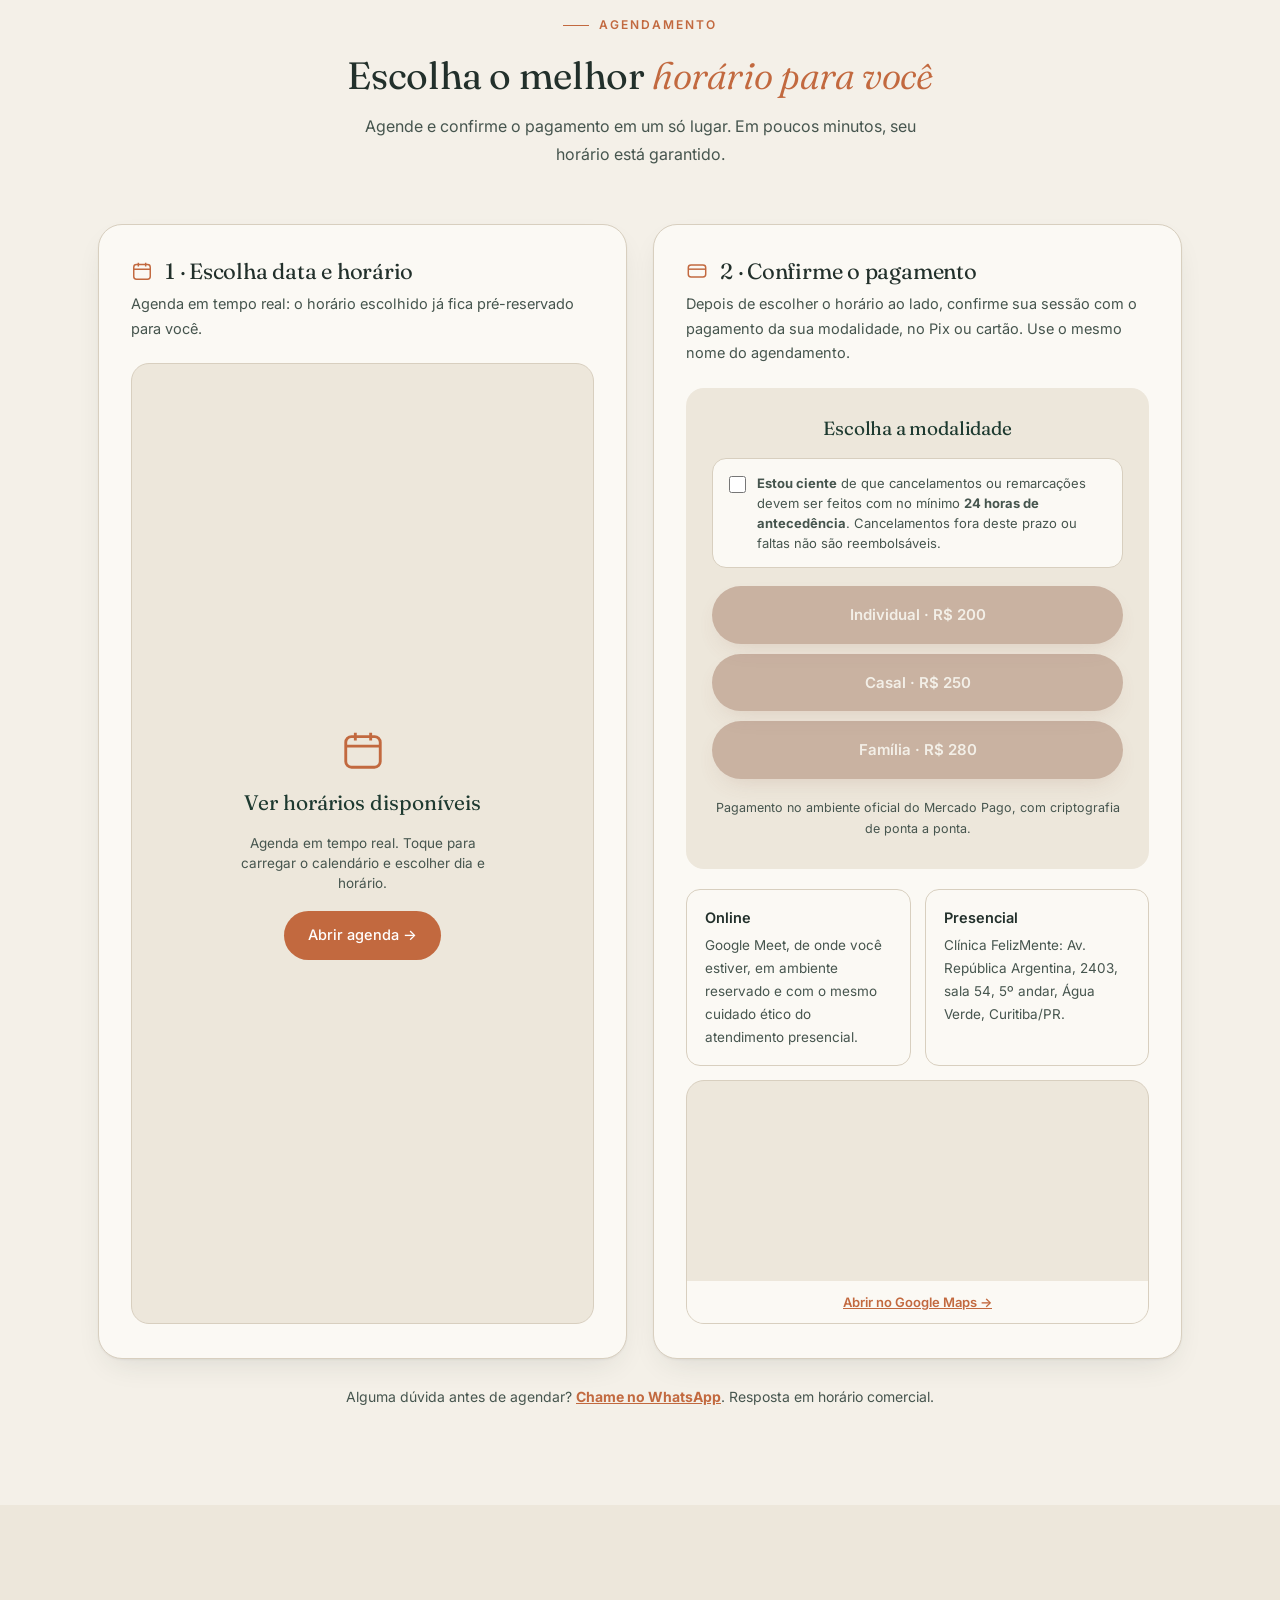
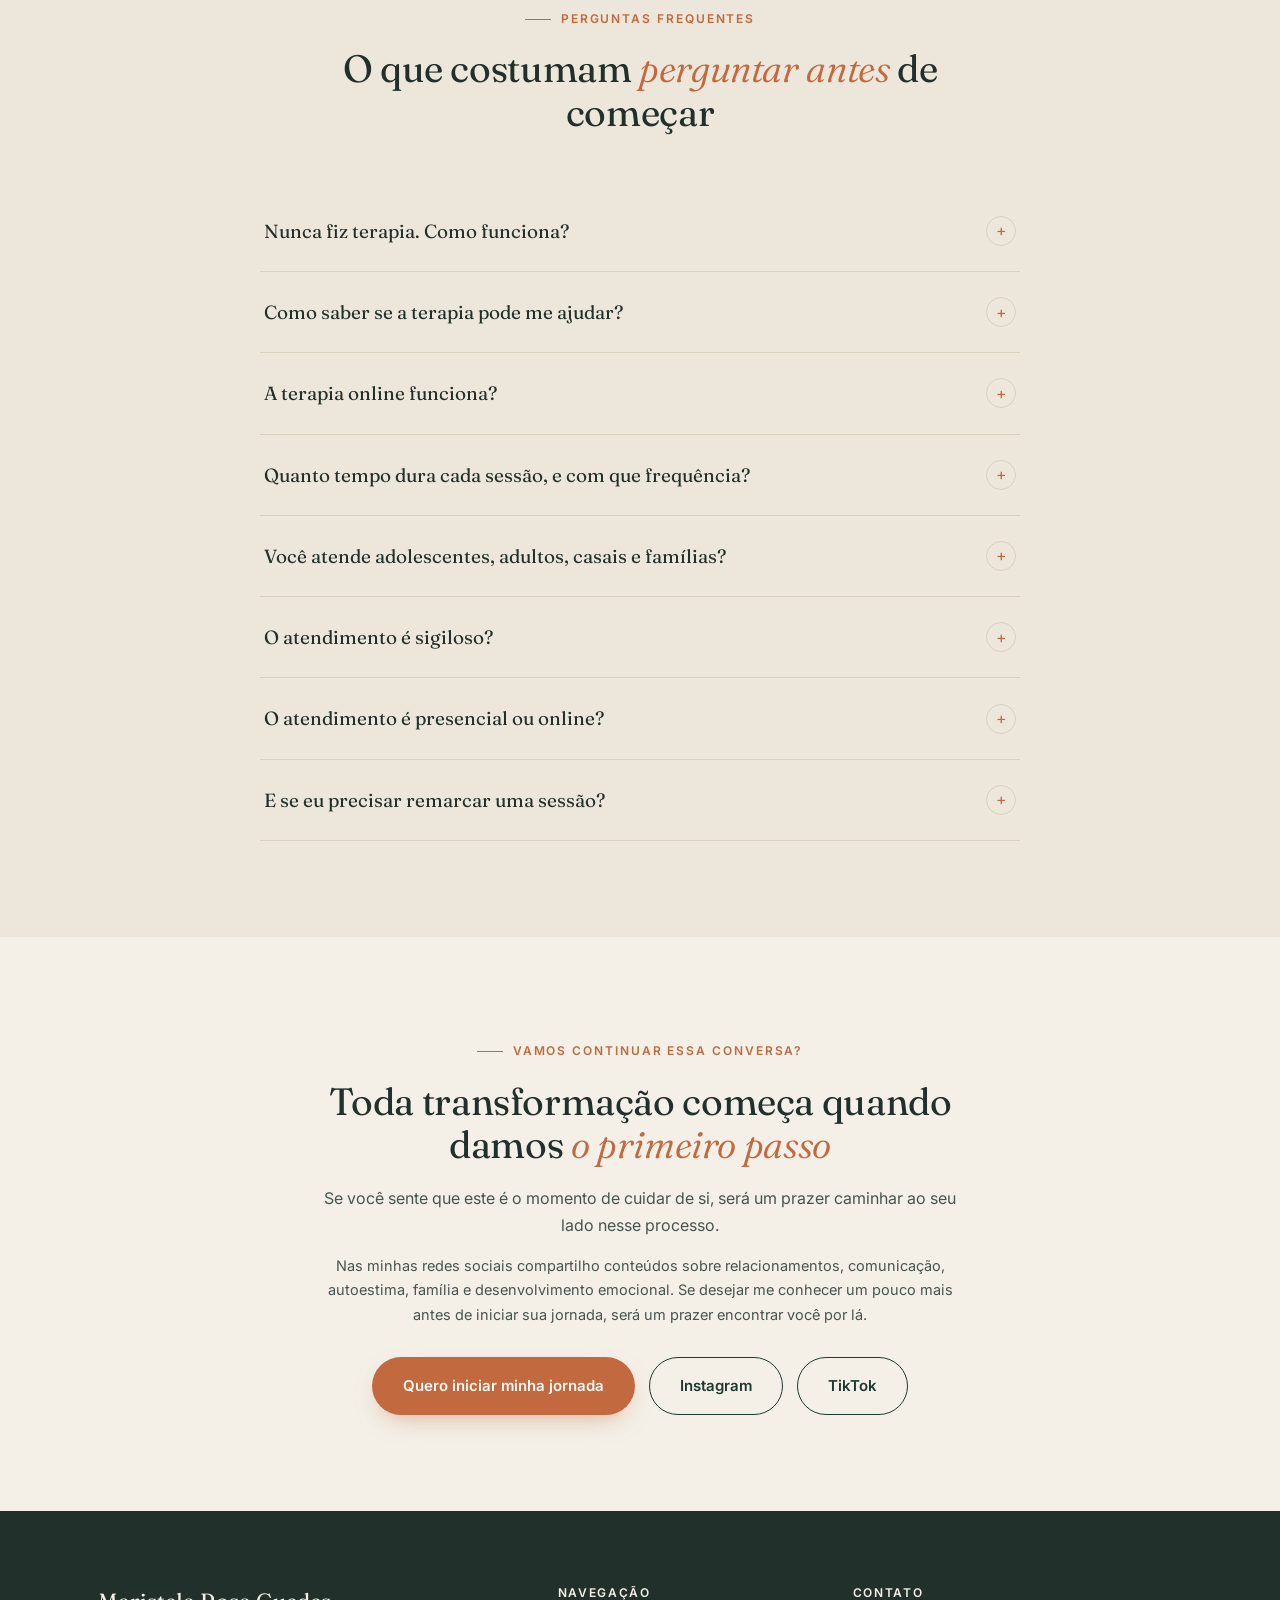
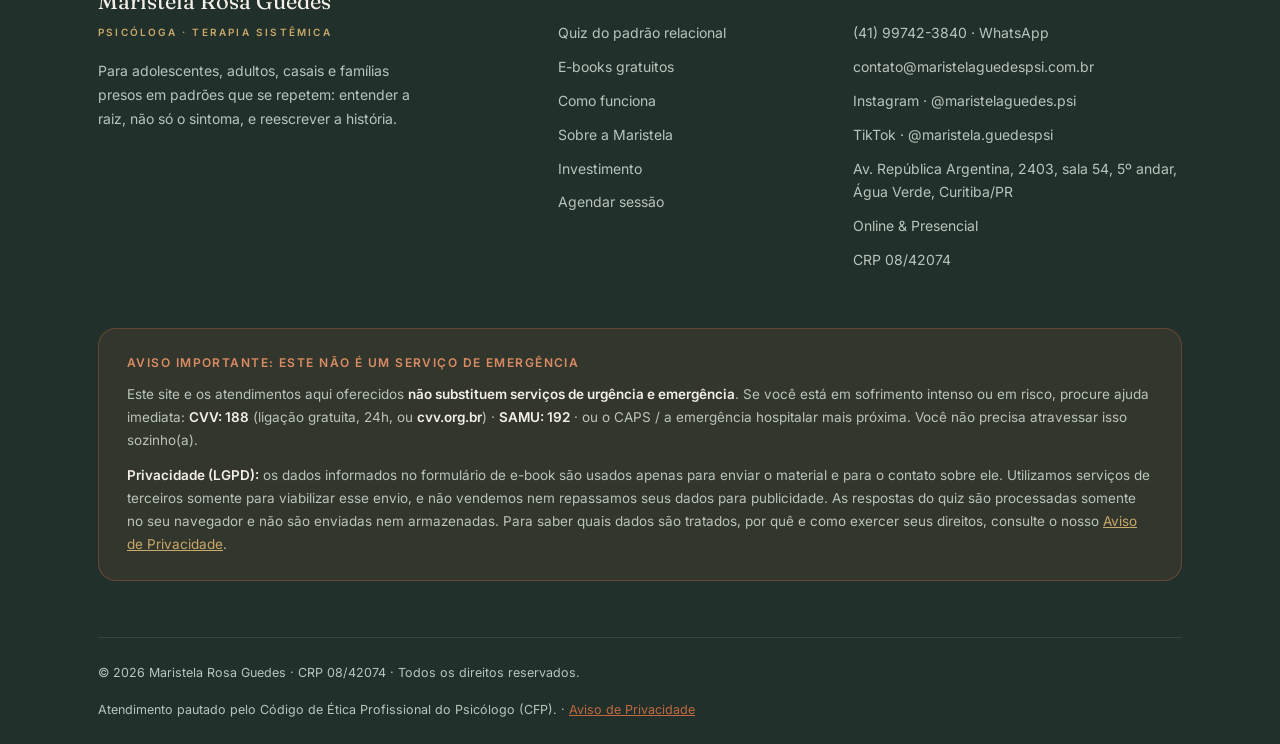
==== commit 7a2d73d9: "Tier 2 (UX/performance): Calendly sob clique e botao fixo unico no mobile - Calendly agora carrega s" ====
--- a/index.html
+++ b/index.html
@@ -9,25 +9,25 @@
 <meta property="og:description" content="Brigas que sempre terminam no mesmo lugar? O sofrimento relacional raramente é individual: é um padrão. E padrão compreendido pode ser reescrito.">
 <meta property="og:type" content="website">
 <meta property="og:locale" content="pt_BR">
-<meta property="og:url" content="https://maristelarosapsi-lab.github.io/site-maristela/">
-<meta property="og:image" content="https://maristelarosapsi-lab.github.io/site-maristela/fotos/hero.jpg">
+<meta property="og:url" content="https://www.maristelaguedespsi.com.br/">
+<meta property="og:image" content="https://www.maristelaguedespsi.com.br/fotos/hero.jpg">
 <meta name="twitter:card" content="summary_large_image">
 <meta name="keywords" content="psicóloga Curitiba, terapia de casal Curitiba, terapia familiar Curitiba, psicóloga online, terapia sistêmica, psicoterapia individual, psicóloga para adolescentes, terapia para casais, conflitos familiares, relacionamento, psicóloga CRP, Maristela Rosa Guedes">
 <meta name="geo.region" content="BR-PR">
 <meta name="geo.placename" content="Curitiba">
 <meta name="robots" content="index, follow">
-<link rel="canonical" href="https://maristelarosapsi-lab.github.io/site-maristela/">
+<link rel="canonical" href="https://www.maristelaguedespsi.com.br/">
 <script type="application/ld+json">
 {
   "@context": "https://schema.org",
   "@type": "LocalBusiness",
-  "@id": "https://maristelarosapsi-lab.github.io/site-maristela/",
+  "@id": "https://www.maristelaguedespsi.com.br/",
   "name": "Maristela Rosa Guedes | Psicóloga · Terapia Sistêmica",
   "description": "Terapia Sistêmica para adolescentes, adultos, casais e famílias. Atendimento presencial em Curitiba/PR e online para todo o Brasil. CRP 08/42074.",
-  "url": "https://maristelarosapsi-lab.github.io/site-maristela/",
-  "image": "https://maristelarosapsi-lab.github.io/site-maristela/fotos/hero.jpg",
+  "url": "https://www.maristelaguedespsi.com.br/",
+  "image": "https://www.maristelaguedespsi.com.br/fotos/hero.jpg",
   "telephone": "+55-41-99742-3840",
-  "email": "maristelarosapsi@gmail.com",
+  "email": "contato@maristelaguedespsi.com.br",
   "priceRange": "R$200 - R$280",
   "address": { "@type": "PostalAddress", "streetAddress": "Av. República Argentina, 2403 - Sala 54, 5º andar, Água Verde", "addressLocality": "Curitiba", "addressRegion": "PR", "postalCode": "80610-260", "addressCountry": "BR" },
   "areaServed": ["Curitiba", "Brasil (atendimento online)"],
@@ -537,6 +537,12 @@
 .agenda-card .desc{font-size:14.5px;color:var(--ink-soft);margin-bottom:22px}
 .calendly-box{border:1px solid var(--line);border-radius:var(--r-md);overflow:hidden;background:var(--bone2);flex:1;min-height:420px}
 .calendly-box iframe{width:100%;height:100%;min-height:420px;border:0;display:block}
+.calendly-load{width:100%;min-height:420px;height:100%;border:0;background:transparent;cursor:pointer;display:flex;flex-direction:column;align-items:center;justify-content:center;gap:12px;padding:34px;text-align:center;font:inherit;color:var(--ink)}
+.calendly-load svg{width:46px;height:46px;stroke:var(--clay);stroke-width:1.5;fill:none}
+.calendly-load .cl-title{font-family:'Fraunces',serif;font-size:21px;color:var(--forest)}
+.calendly-load .cl-sub{font-size:13.5px;color:var(--ink-soft);max-width:270px;line-height:1.5}
+.calendly-load .cl-btn{margin-top:6px;display:inline-block;background:var(--clay);color:#fff;padding:12px 24px;border-radius:999px;font-size:14.5px;font-weight:500;transition:background .2s}
+.calendly-load:hover .cl-btn,.calendly-load:focus-visible .cl-btn{background:var(--forest)}
 .mp-box{flex:1;display:flex;flex-direction:column;justify-content:center;gap:18px;background:var(--bone2);border-radius:var(--r-md);padding:30px 26px;text-align:center}
 .mp-box .serif{font-size:19px;color:var(--forest)}
 .aceite-box{display:flex;align-items:flex-start;gap:11px;text-align:left;background:var(--white);border:1px solid var(--line);border-radius:var(--r-sm);padding:14px 16px;transition:border-color .25s,box-shadow .25s}
@@ -600,15 +606,17 @@
 .whats-float:hover{transform:scale(1.08)}
 .whats-float svg{width:30px;height:30px;fill:#fff}
 .sticky-cta{display:none}
+.sticky-whats{flex:none;width:48px;height:48px;border-radius:50%;background:#25D366;display:flex;align-items:center;justify-content:center}
+.sticky-whats svg{width:26px;height:26px;fill:#fff}
 @media(max-width:720px){
   body{padding-bottom:74px}
   .sticky-cta{
-    display:flex;position:fixed;left:0;right:0;bottom:0;z-index:65;
+    display:flex;gap:10px;align-items:center;position:fixed;left:0;right:0;bottom:0;z-index:65;
     background:rgba(244,240,232,.94);backdrop-filter:blur(10px);
     border-top:1px solid var(--line);padding:12px 16px;
   }
-  .sticky-cta .btn{width:100%;padding:14px}
-  .whats-float{bottom:88px;right:16px;width:52px;height:52px}
+  .sticky-cta .btn{flex:1;padding:14px}
+  .whats-float{display:none}
 }
 </style>
 </head>
@@ -696,7 +704,7 @@
       <div class="trust-grid">
         <div class="trust-item">
           <div class="num">4 anos</div>
-          <div class="lbl">de formação e prática clínica em Psicologia</div>
+          <div class="lbl">de formação acadêmica em Psicologia (graduação)</div>
         </div>
         <div class="trust-item">
           <div class="num">CRP 08/42074</div>
@@ -739,7 +747,7 @@
             </select>
           </div>
           <button type="submit" class="btn btn-clay">Baixar meu e-book agora</button>
-          <p class="ebook-note">Download imediato, direto aqui na página, sem esperar e-mail, sem passar pelo WhatsApp. Seus dados são usados apenas para contato sobre o material: o sigilo começa antes da primeira sessão.</p>
+          <p class="ebook-note">Download imediato, direto aqui na página, sem esperar e-mail, sem passar pelo WhatsApp. Seus dados são usados apenas para enviar o material e para o contato sobre ele.</p>
         </form>
         <div class="ebook-done" id="ebookDone" hidden>
           <p class="ed-title">Pronto, <em id="edNome"></em>!</p>
@@ -778,7 +786,7 @@
     <div class="section-head reveal" style="margin-left:auto;margin-right:auto;text-align:center;max-width:560px">
       <span class="eyebrow" style="justify-content:center">Quiz · 2 minutos</span>
       <h2>Qual é o <em class="hl">seu padrão</em> relacional?</h2>
-      <p>Cinco perguntas, sem resposta certa. No final, você recebe o nome do padrão mais presente nas suas relações, e o primeiro passo para sair dele.</p>
+      <p>Cinco perguntas, sem resposta certa. No final, você recebe uma reflexão sobre as tendências que costumam aparecer nas suas relações, e um convite para olhar para elas com mais cuidado.</p>
     </div>
 
     <div class="quiz-shell reveal" id="quizShell">
@@ -905,7 +913,7 @@
             <span class="pn">02</span>
             <div>
               <h3>Raiz, não só sintoma</h3>
-              <p>Brigas, silêncio e ansiedade são a ponta. Trabalhamos a história que sustenta o padrão, inclusive a que veio de outras gerações.</p>
+              <p>Conflitos, afastamentos e sofrimentos costumam ser a parte visível de padrões construídos ao longo da história. Trabalhamos essa história que sustenta o padrão, inclusive a que veio de outras gerações.</p>
             </div>
           </div>
           <div class="pilar">
@@ -953,7 +961,7 @@
       <div class="sobre-txt reveal">
         <span class="eyebrow">Quem sou eu</span>
         <h2>Prazer, sou <em class="hl">Maristela Rosa Guedes</em></h2>
-        <p style="margin-top:8px;font-size:12.5px;font-weight:600;letter-spacing:.14em;text-transform:uppercase;color:var(--ink-soft)">Psicóloga Sistêmica · Especialista em relacionamentos</p>
+        <p style="margin-top:8px;font-size:12.5px;font-weight:600;letter-spacing:.14em;text-transform:uppercase;color:var(--ink-soft)">Psicóloga Sistêmica · Atuação voltada a relacionamentos</p>
         <p class="destaque">"A Psicologia não entrou na minha vida apenas como profissão. Ela chegou primeiro como paciente."</p>
         <p>Em um momento importante da minha trajetória, encontrei na terapia um espaço que me ajudou a compreender relações difíceis, enfrentar desafios emocionais e construir caminhos mais saudáveis para a minha vida. Foi através desse processo que aprendi que algumas mudanças começam quando nos permitimos olhar para a nossa história com mais cuidado e acolhimento.</p>
         <p>A terapia me ajudou a tomar decisões importantes, reconstruir caminhos e enxergar possibilidades que antes pareciam distantes. E foi justamente vivendo essa experiência que surgiu o desejo de ajudar outras pessoas. Pensei: <em>"se esse processo foi capaz de transformar a minha vida, talvez eu também possa ajudar outras pessoas a encontrarem novos caminhos."</em></p>
@@ -995,10 +1003,10 @@
     <div class="inv-grid">
       <div class="inv-txt reveal">
         <span class="eyebrow">Investimento</span>
-        <h2>Quanto custa <em class="hl">sair do ciclo</em></h2>
-        <p>Terapia não é gasto de emergência: é o investimento que muda a qualidade de todas as suas relações, inclusive a que você tem com você.</p>
+        <h2>Valores e <em class="hl">condições de atendimento</em></h2>
+        <p>A psicoterapia é um processo construído conforme as necessidades, os objetivos e o momento de cada pessoa, casal ou família.</p>
         <p>Para que o processo funcione, o acompanhamento é semanal no início. Você nunca paga por pacotes fechados obrigatórios: a permanência é uma decisão sua, revisada com transparência ao longo do processo.</p>
-        <p class="comparacao">"O ciclo também cobra: em noites mal dormidas, decisões adiadas e relações que se desgastam. Só que sem prazo para acabar."</p>
+        <p class="comparacao">"Cuidar das relações é um processo que acontece no seu tempo, respeitando o momento de cada pessoa, casal ou família."</p>
       </div>
       <div class="inv-card reveal">
         <span class="mod">Valores por sessão · 50 minutos</span>
@@ -1018,7 +1026,7 @@
           </li>
           <li>
             <svg width="17" height="17" viewBox="0 0 18 18" aria-hidden="true"><circle cx="9" cy="9" r="8" fill="none" stroke="#C2693F" stroke-width="1.4"/><path d="M5.5 9.2l2.3 2.3 4.7-4.8" fill="none" stroke="#C2693F" stroke-width="1.6" stroke-linecap="round"/></svg>
-            Sigilo absoluto, garantido pelo Código de Ética (CFP)
+            Sigilo profissional, conforme o Código de Ética e a legislação
           </li>
           <li>
             <svg width="17" height="17" viewBox="0 0 18 18" aria-hidden="true"><circle cx="9" cy="9" r="8" fill="none" stroke="#C2693F" stroke-width="1.4"/><path d="M5.5 9.2l2.3 2.3 4.7-4.8" fill="none" stroke="#C2693F" stroke-width="1.6" stroke-linecap="round"/></svg>
@@ -1026,7 +1034,7 @@
           </li>
         </ul>
         <a class="btn btn-clay" href="#agendar" style="width:100%">Reservar meu horário</a>
-        <p class="vagas"><span class="pulse" aria-hidden="true"></span>Agenda com número limitado de horários semanais, reserve com antecedência</p>
+        <p class="vagas"><span class="pulse" aria-hidden="true"></span>Consulte os horários disponíveis para atendimento online ou presencial</p>
       </div>
     </div>
   </div>
@@ -1037,7 +1045,7 @@
   <div class="wrap">
     <div class="section-head reveal" style="margin-left:auto;margin-right:auto;text-align:center;max-width:600px">
       <span class="eyebrow" style="justify-content:center">Agendamento</span>
-      <h2>Escolha o horário e <em class="hl">garanta sua vaga</em></h2>
+      <h2>Escolha o melhor <em class="hl">horário para você</em></h2>
       <p>Agende e confirme o pagamento em um só lugar. Em poucos minutos, seu horário está garantido.</p>
     </div>
 
@@ -1048,8 +1056,13 @@
           1 · Escolha data e horário
         </h3>
         <p class="desc">Agenda em tempo real: o horário escolhido já fica pré-reservado para você.</p>
-        <div class="calendly-box">
-          <iframe src="https://calendly.com/maristelarosapsi/sessao-psicoterapia?hide_gdpr_banner=1&background_color=EDE7DB&text_color=22302B&primary_color=C2693F" title="Agenda de horários no Calendly" loading="lazy"></iframe>
+        <div class="calendly-box" id="calendlyBox">
+          <button type="button" class="calendly-load" id="calendlyLoad" aria-label="Ver horários disponíveis na agenda">
+            <svg viewBox="0 0 24 24" aria-hidden="true"><rect x="3" y="5" width="18" height="16" rx="3"/><path d="M8 3v4M16 3v4M3 10h18"/></svg>
+            <span class="cl-title">Ver horários disponíveis</span>
+            <span class="cl-sub">Agenda em tempo real. Toque para carregar o calendário e escolher dia e horário.</span>
+            <span class="cl-btn">Abrir agenda →</span>
+          </button>
         </div>
       </div>
 
@@ -1058,7 +1071,7 @@
           <svg width="22" height="22" viewBox="0 0 24 24" fill="none" stroke="#C2693F" stroke-width="1.6" aria-hidden="true"><rect x="2.5" y="5.5" width="19" height="13" rx="3"/><path d="M2.5 10h19"/></svg>
           2 · Confirme o pagamento
         </h3>
-        <p class="desc">Depois de escolher o horário ao lado, garanta sua vaga com o pagamento da sua modalidade, no Pix ou cartão. Use o mesmo nome do agendamento.</p>
+        <p class="desc">Depois de escolher o horário ao lado, confirme sua sessão com o pagamento da sua modalidade, no Pix ou cartão. Use o mesmo nome do agendamento.</p>
         <div class="mp-box">
           <span class="serif">Escolha a modalidade</span>
           <div class="aceite-box" id="aceiteBox">
@@ -1073,7 +1086,7 @@
           <p style="font-size:12.5px;color:var(--ink-soft)">Pagamento no ambiente oficial do Mercado Pago, com criptografia de ponta a ponta.</p>
         </div>
         <div class="modalidades">
-          <div class="moda"><b>Online</b>Google Meet, de onde você estiver. Mesmo sigilo, mesma presença.</div>
+          <div class="moda"><b>Online</b>Google Meet, de onde você estiver, em ambiente reservado e com o mesmo cuidado ético do atendimento presencial.</div>
           <div class="moda"><b>Presencial</b>Clínica FelizMente: Av. República Argentina, 2403, sala 54, 5º andar, Água Verde, Curitiba/PR.</div>
         </div>
         <div class="mapa-box">
@@ -1173,7 +1186,7 @@
         <h4>Contato</h4>
         <ul>
           <li><a href="https://wa.me/5541997423840" target="_blank" rel="noopener">(41) 99742-3840 · WhatsApp</a></li>
-          <li><a href="mailto:maristelarosapsi@gmail.com">maristelarosapsi@gmail.com</a></li>
+          <li><a href="mailto:contato@maristelaguedespsi.com.br">contato@maristelaguedespsi.com.br</a></li>
           <li><a href="https://instagram.com/maristelaguedes.psi" target="_blank" rel="noopener">Instagram · @maristelaguedes.psi</a></li>
           <li><a href="https://www.tiktok.com/@maristela.guedespsi" target="_blank" rel="noopener">TikTok · @maristela.guedespsi</a></li>
           <li>Av. República Argentina, 2403, sala 54, 5º andar, Água Verde, Curitiba/PR</li>
@@ -1186,12 +1199,12 @@
     <div class="aviso-etico" role="note">
       <b>Aviso importante: este não é um serviço de emergência</b>
       <p>Este site e os atendimentos aqui oferecidos <strong>não substituem serviços de urgência e emergência</strong>. Se você está em sofrimento intenso ou em risco, procure ajuda imediata: <strong>CVV: 188</strong> (ligação gratuita, 24h, ou <strong>cvv.org.br</strong>) · <strong>SAMU: 192</strong> · ou o CAPS / a emergência hospitalar mais próxima. Você não precisa atravessar isso sozinho(a).</p>
-      <p style="margin-top:12px"><strong>Privacidade (LGPD):</strong> os dados informados no formulário de e-book são usados exclusivamente para envio do material e contato sobre ele, nunca compartilhados com terceiros. As respostas do quiz são processadas somente no seu navegador e não são enviadas nem armazenadas.</p>
+      <p style="margin-top:12px"><strong>Privacidade (LGPD):</strong> os dados informados no formulário de e-book são usados apenas para enviar o material e para o contato sobre ele. Utilizamos serviços de terceiros somente para viabilizar esse envio, e não vendemos nem repassamos seus dados para publicidade. As respostas do quiz são processadas somente no seu navegador e não são enviadas nem armazenadas. Para saber quais dados são tratados, por quê e como exercer seus direitos, consulte o nosso <a href="privacidade.html" style="color:var(--gold);text-decoration:underline">Aviso de Privacidade</a>.</p>
     </div>
 
     <div class="foot-base">
       <span>© <span id="ano">2026</span> Maristela Rosa Guedes · CRP 08/42074 · Todos os direitos reservados.</span>
-      <span>Atendimento pautado pelo Código de Ética Profissional do Psicólogo, com sigilo garantido (CFP).</span>
+      <span>Atendimento pautado pelo Código de Ética Profissional do Psicólogo (CFP). · <a href="privacidade.html">Aviso de Privacidade</a></span>
     </div>
   </div>
 </footer>
@@ -1201,7 +1214,10 @@
   <svg viewBox="0 0 32 32" aria-hidden="true"><path d="M16 2.7C8.7 2.7 2.8 8.6 2.8 15.9c0 2.6.8 5 2.1 7.1L2.7 29.3l6.5-2.1c2 1.1 4.3 1.7 6.8 1.7 7.3 0 13.2-5.9 13.2-13.2S23.3 2.7 16 2.7zm0 24c-2.2 0-4.3-.6-6.1-1.7l-.4-.3-3.9 1.3 1.3-3.8-.3-.4a10.7 10.7 0 0 1-1.7-5.9C4.9 9.9 9.9 4.9 16 4.9s11.1 5 11.1 11.1-5 10.7-11.1 10.7zm6.1-8c-.3-.2-2-1-2.3-1.1-.3-.1-.5-.2-.7.2-.2.3-.8 1.1-1 1.3-.2.2-.4.2-.7.1-.3-.2-1.4-.5-2.7-1.7-1-.9-1.7-2-1.9-2.3-.2-.3 0-.5.1-.7l.5-.6c.2-.2.2-.3.3-.6.1-.2 0-.4 0-.6l-1-2.5c-.3-.6-.6-.5-.8-.5h-.6c-.2 0-.6.1-.9.4-.3.3-1.1 1.1-1.1 2.7s1.2 3.1 1.3 3.3c.2.2 2.3 3.5 5.6 5 .8.3 1.4.5 1.9.7.8.2 1.5.2 2.1.1.6-.1 2-.8 2.2-1.6.3-.8.3-1.4.2-1.6-.1-.1-.3-.2-.5-.3z"/></svg>
 </a>
 <div class="sticky-cta">
-  <a class="btn btn-clay" href="#agendar">Agendar minha sessão</a>
+  <a class="sticky-whats" href="https://wa.me/5541997423840?text=Ol%C3%A1%2C%20Maristela!%20Vim%20pelo%20seu%20site%20e%20quero%20saber%20mais%20sobre%20a%20terapia%20sist%C3%AAmica." target="_blank" rel="noopener" aria-label="Conversar no WhatsApp">
+    <svg viewBox="0 0 32 32" aria-hidden="true"><path d="M16 2.7C8.7 2.7 2.8 8.6 2.8 15.9c0 2.6.8 5 2.1 7.1L2.7 29.3l6.5-2.1c2 1.1 4.3 1.7 6.8 1.7 7.3 0 13.2-5.9 13.2-13.2S23.3 2.7 16 2.7zm0 24c-2.2 0-4.3-.6-6.1-1.7l-.4-.3-3.9 1.3 1.3-3.8-.3-.4a10.7 10.7 0 0 1-1.7-5.9C4.9 9.9 9.9 4.9 16 4.9s11.1 5 11.1 11.1-5 10.7-11.1 10.7zm6.1-8c-.3-.2-2-1-2.3-1.1-.3-.1-.5-.2-.7.2-.2.3-.8 1.1-1 1.3-.2.2-.4.2-.7.1-.3-.2-1.4-.5-2.7-1.7-1-.9-1.7-2-1.9-2.3-.2-.3 0-.5.1-.7l.5-.6c.2-.2.2-.3.3-.6.1-.2 0-.4 0-.6l-1-2.5c-.3-.6-.6-.5-.8-.5h-.6c-.2 0-.6.1-.9.4-.3.3-1.1 1.1-1.1 2.7s1.2 3.1 1.3 3.3c.2.2 2.3 3.5 5.6 5 .8.3 1.4.5 1.9.7.8.2 1.5.2 2.1.1.6-.1 2-.8 2.2-1.6.3-.8.3-1.4.2-1.6-.1-.1-.3-.2-.5-.3z"/></svg>
+  </a>
+  <a class="btn btn-clay" href="#agendar">Ver horários</a>
 </div>
 
 <script>
@@ -1233,6 +1249,15 @@
 }, {threshold:.12, rootMargin:'0px 0px -40px 0px'});
 document.querySelectorAll('.reveal').forEach(el => io.observe(el));
 io.observe(document.getElementById('gBars'));
+
+/* ---------- Calendly: carrega o calendário só ao clicar (mais rápido e privado) ---------- */
+const calendlyLoad = document.getElementById('calendlyLoad');
+if (calendlyLoad) {
+  calendlyLoad.addEventListener('click', () => {
+    document.getElementById('calendlyBox').innerHTML =
+      '<iframe src="https://calendly.com/maristelarosapsi/sessao-psicoterapia?hide_gdpr_banner=1&background_color=EDE7DB&text_color=22302B&primary_color=C2693F" title="Agenda de horários no Calendly"></iframe>';
+  });
+}
 
 /* ---------- Aceite da política de cancelamento: libera os botões de pagamento ---------- */
 const aceite = document.getElementById('aceitePolitica');
@@ -1391,6 +1416,7 @@
       <p>${r.desc}</p>
       <div class="primeiro-passo"><b>Primeiro passo</b>${r.passo}</div>
       <p style="font-size:14px">Reconhecer a tendência é metade do caminho. A outra metade, reescrevê-la, funciona melhor com acompanhamento profissional.</p>
+      <p style="font-size:12.5px;color:var(--ink-soft);margin-top:2px">Este resultado é apenas uma leitura educativa das suas respostas de hoje. Não é diagnóstico, não define sua personalidade nem substitui uma avaliação psicológica individual.</p>
       <div class="acoes">
         <a class="btn btn-clay" href="#agendar">Quero trabalhar isso em terapia</a>
         <a class="btn btn-ghost" href="https://wa.me/5541997423840?text=${msgWhats}" target="_blank" rel="noopener">Falar no WhatsApp</a>
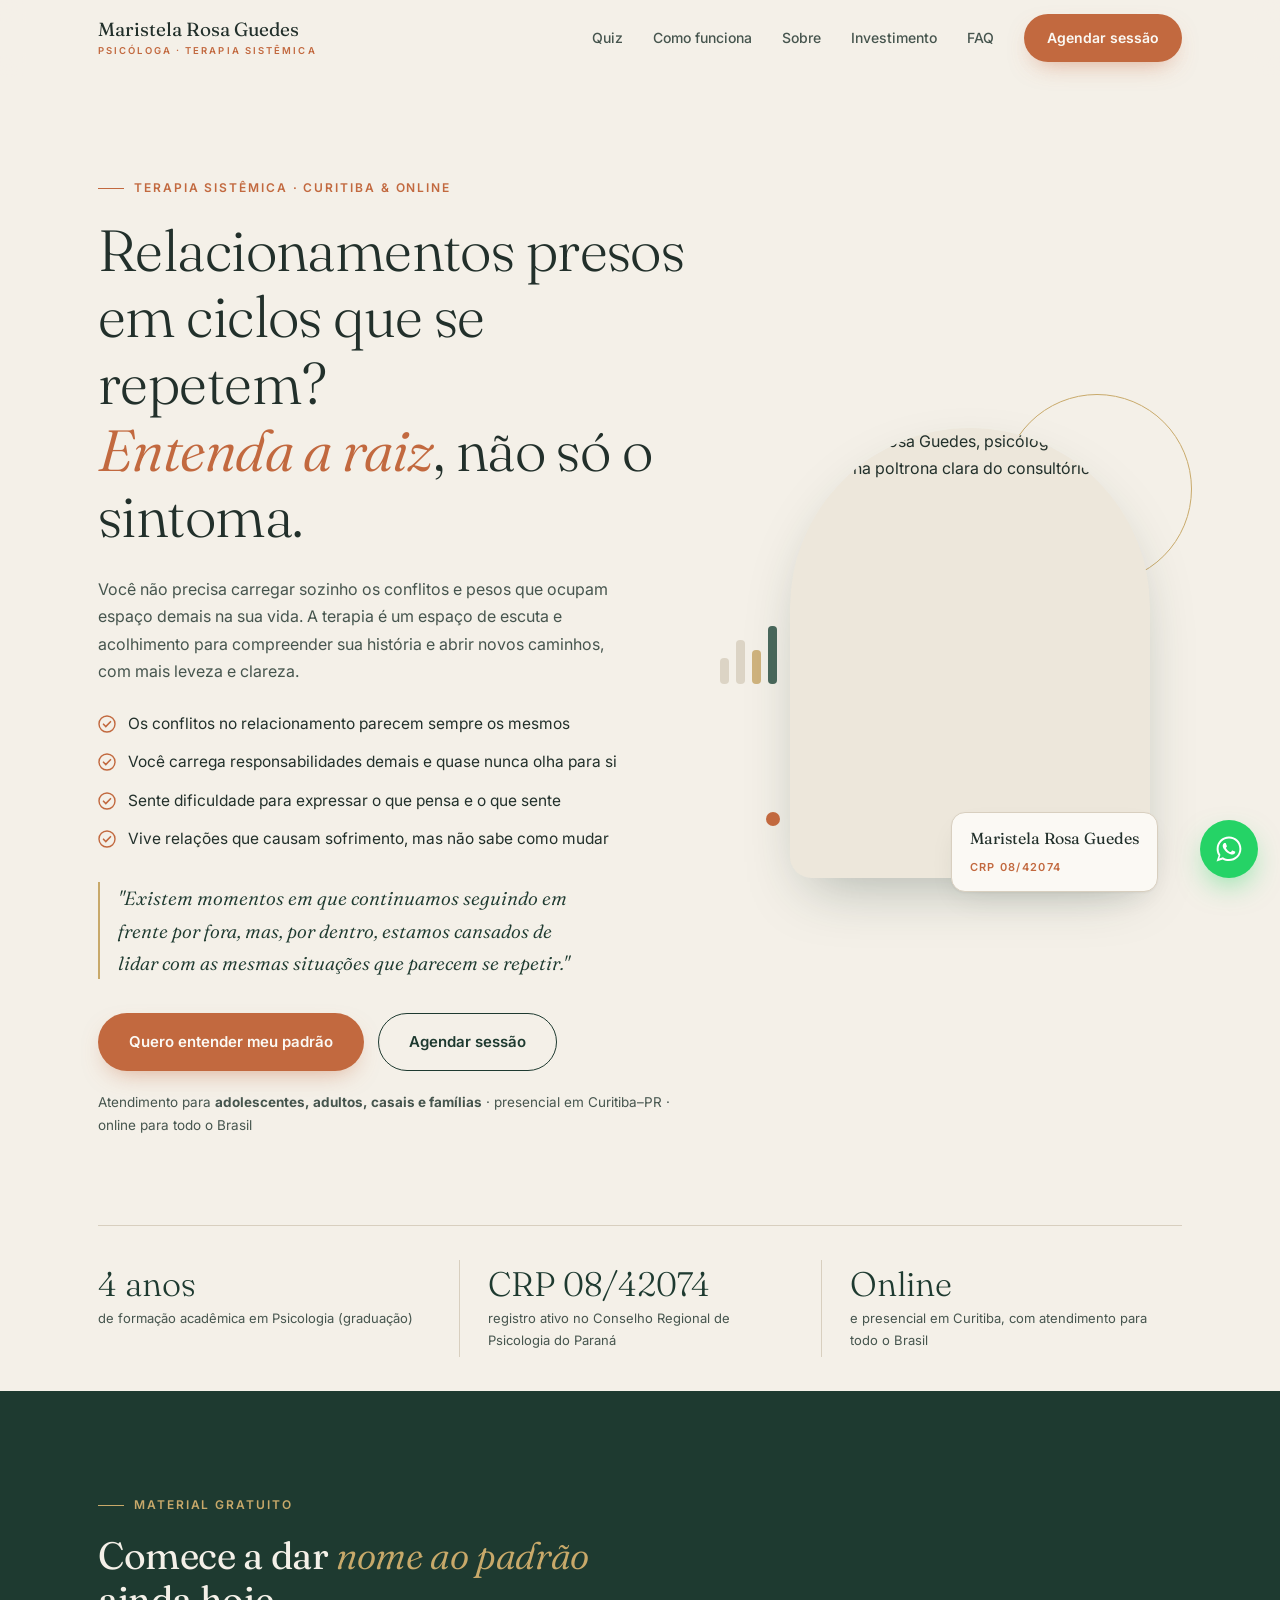
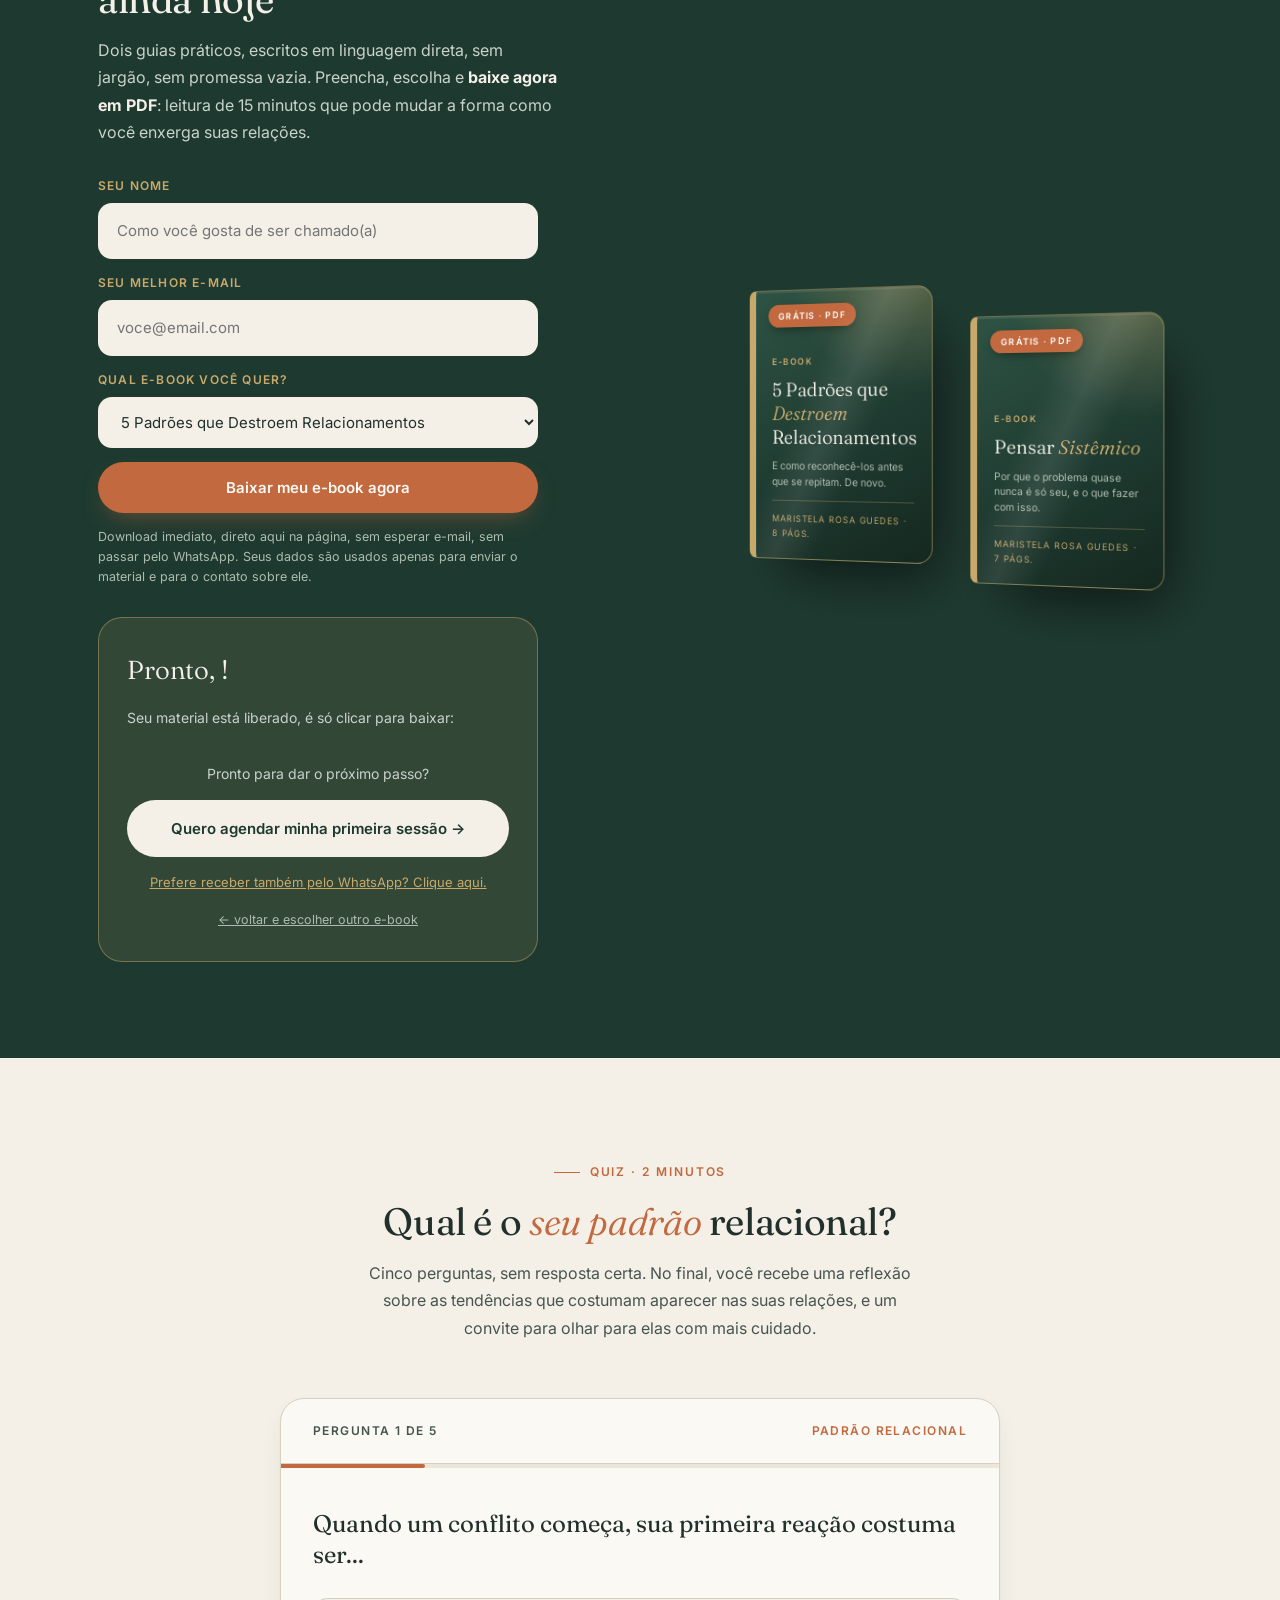
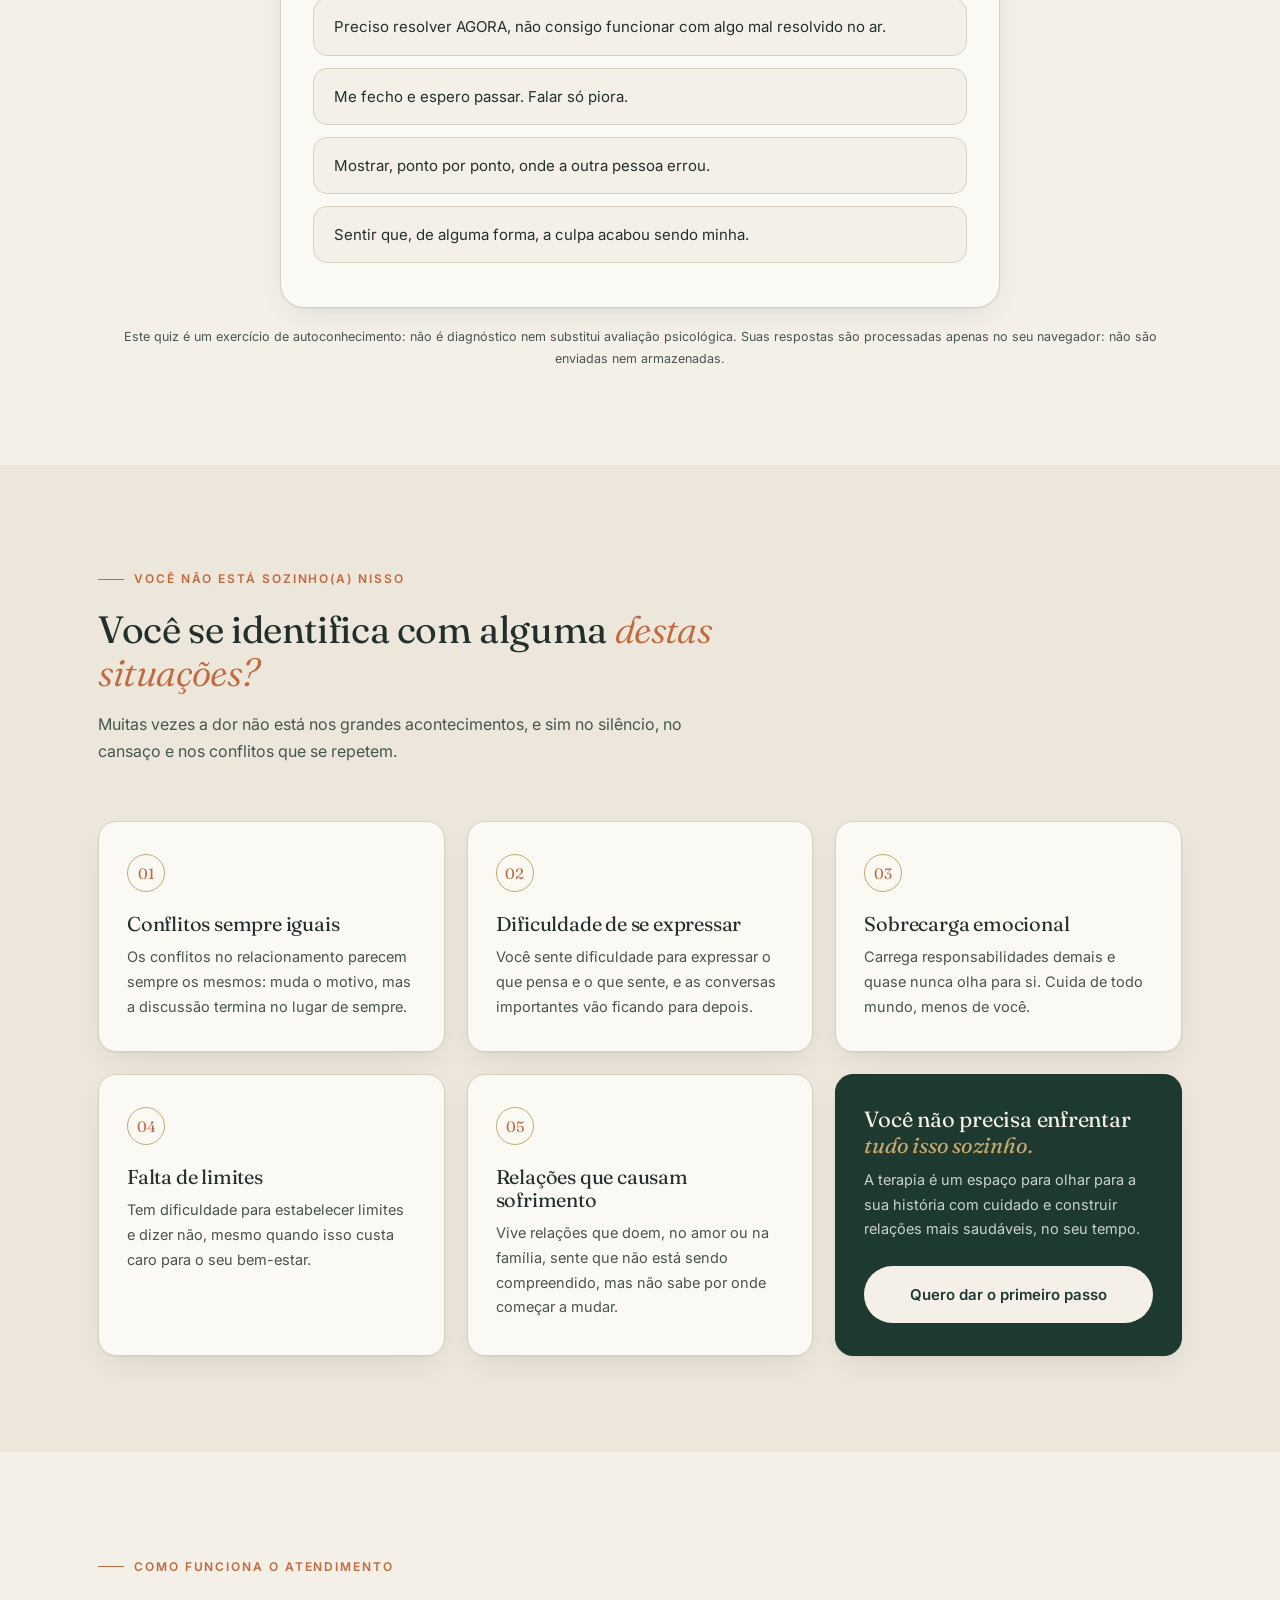
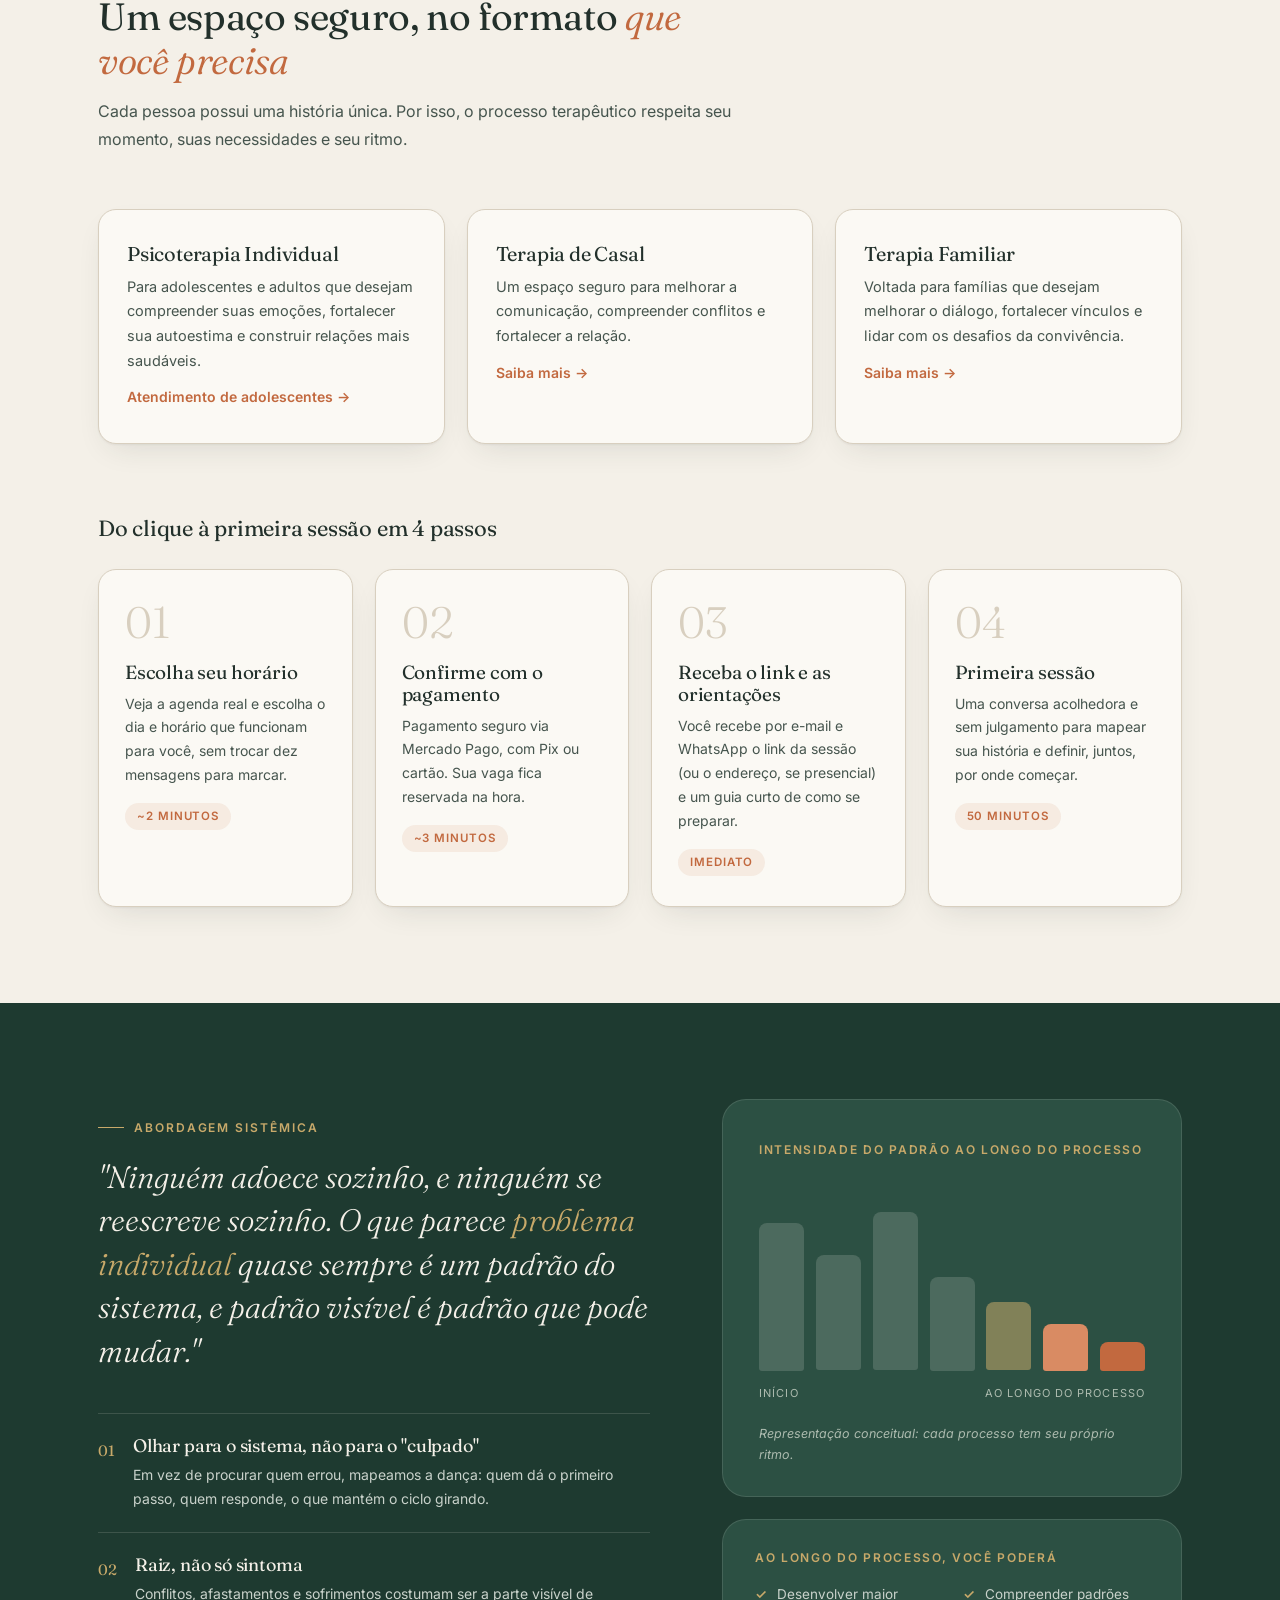
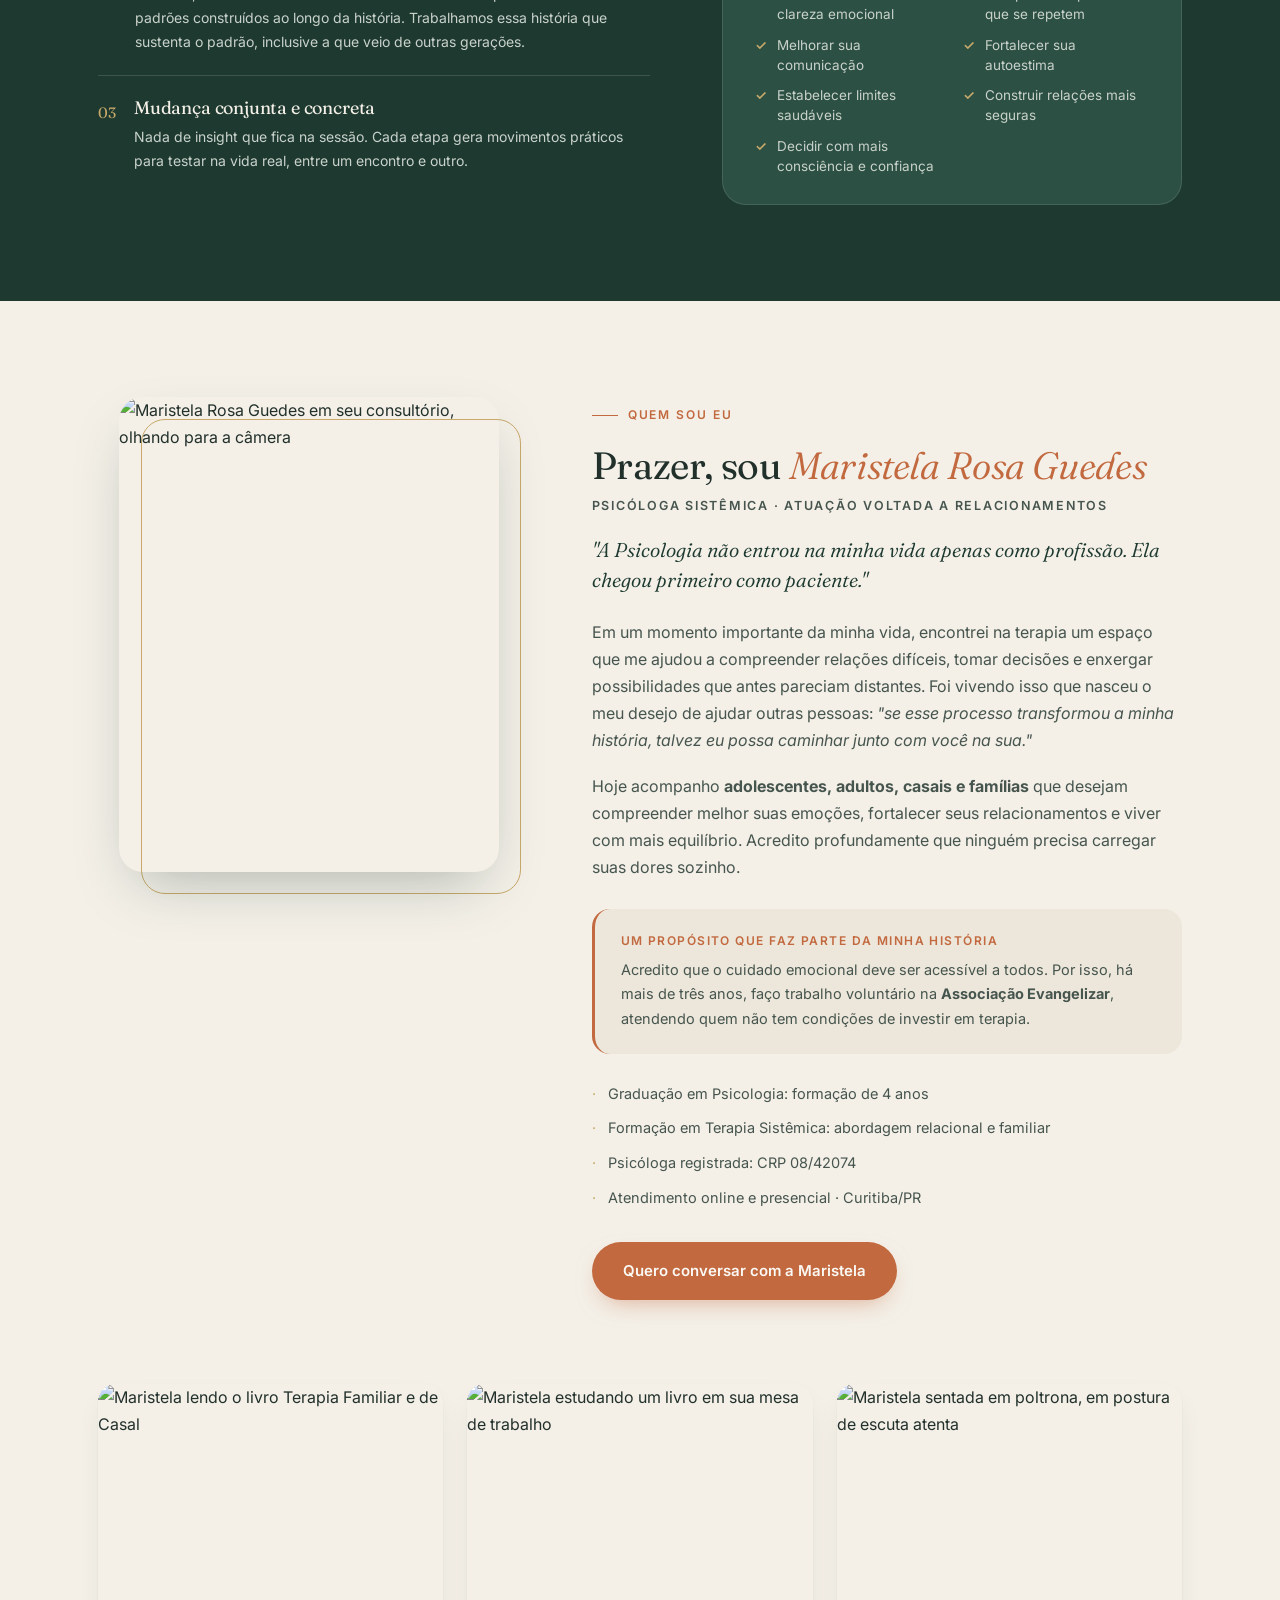
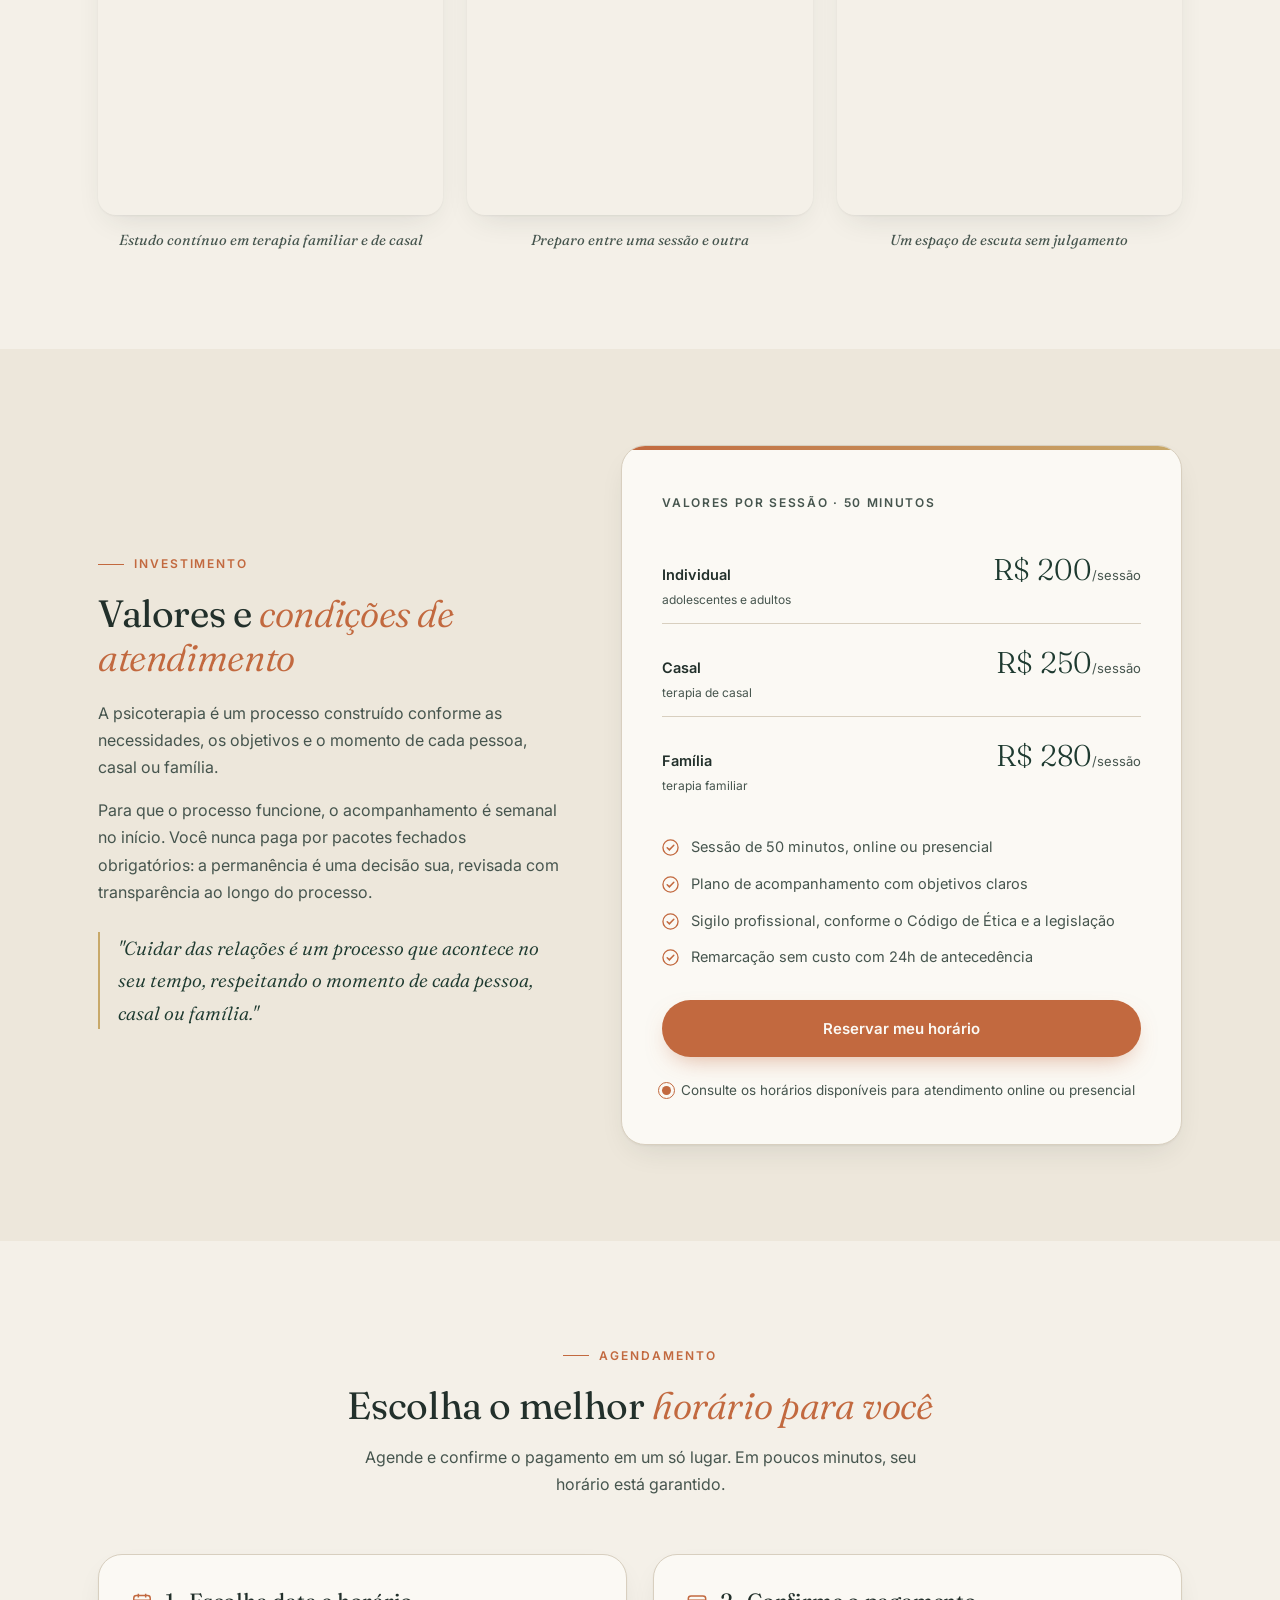
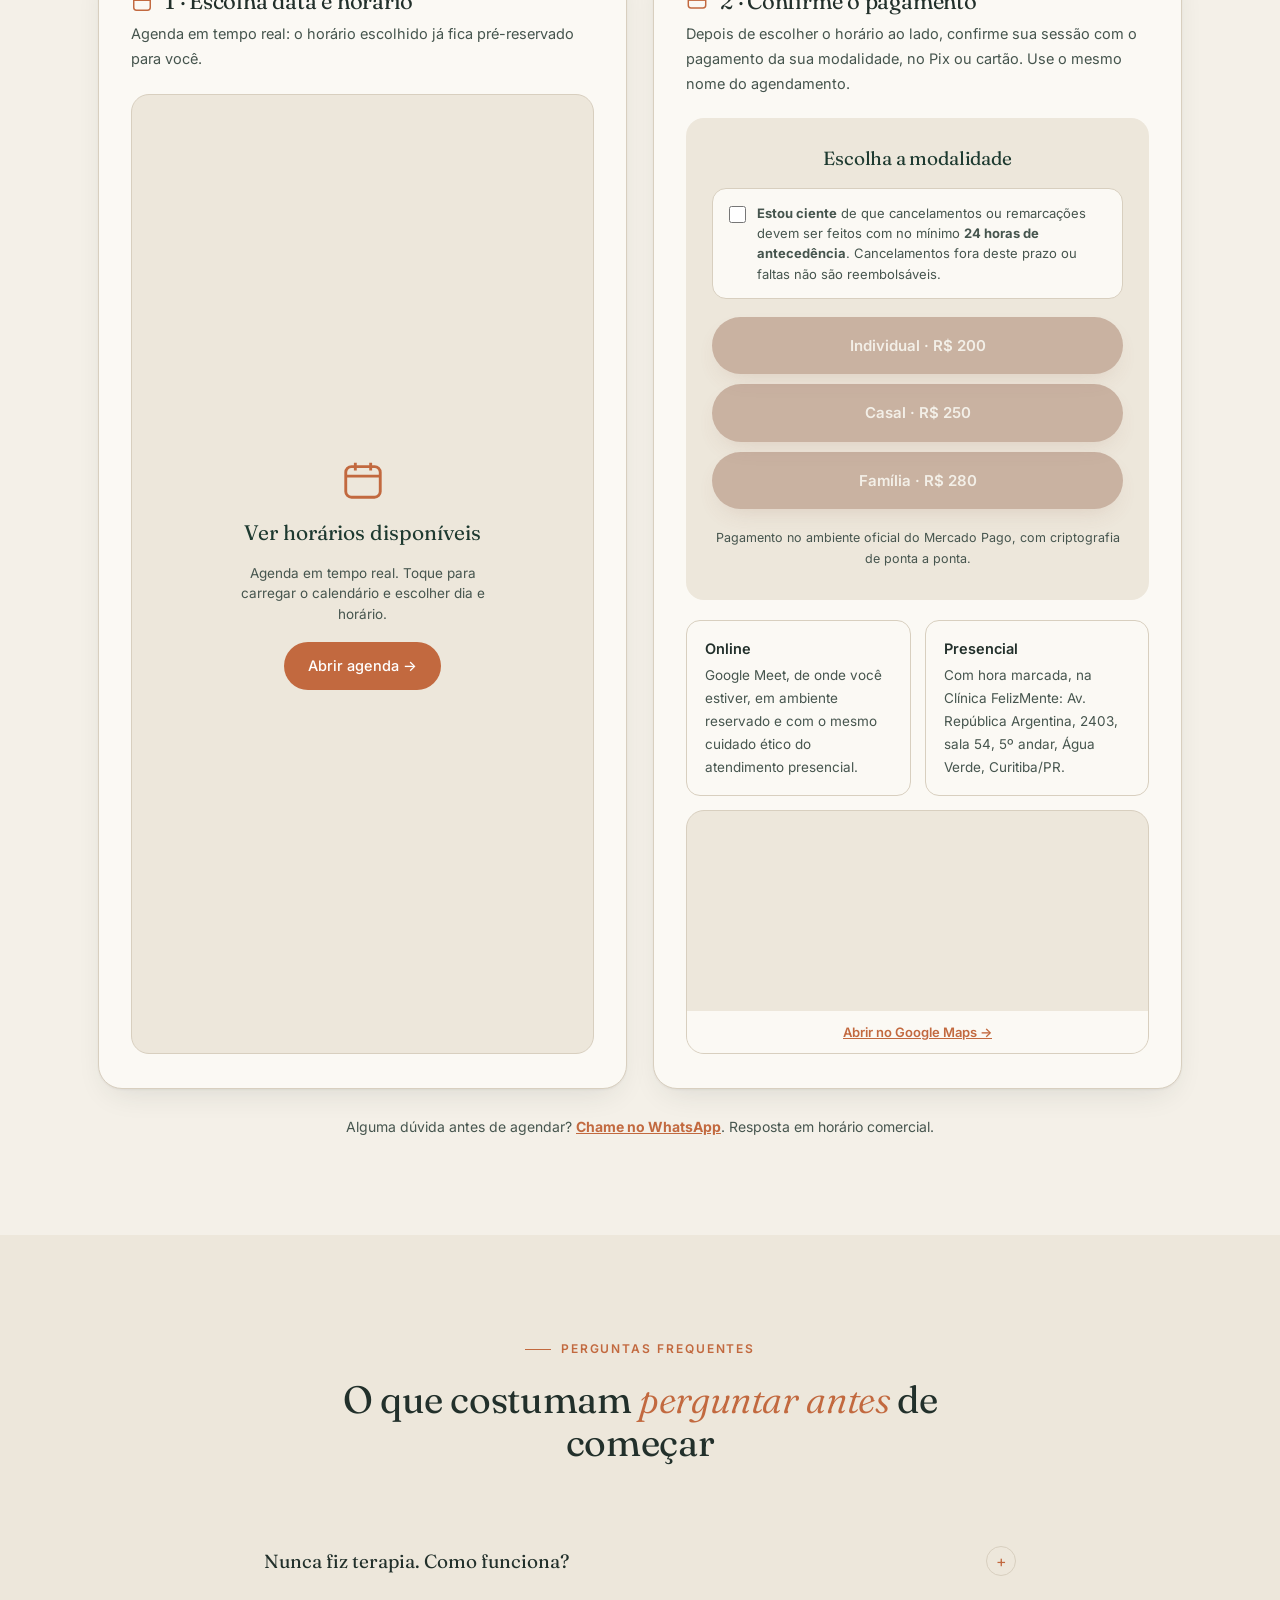
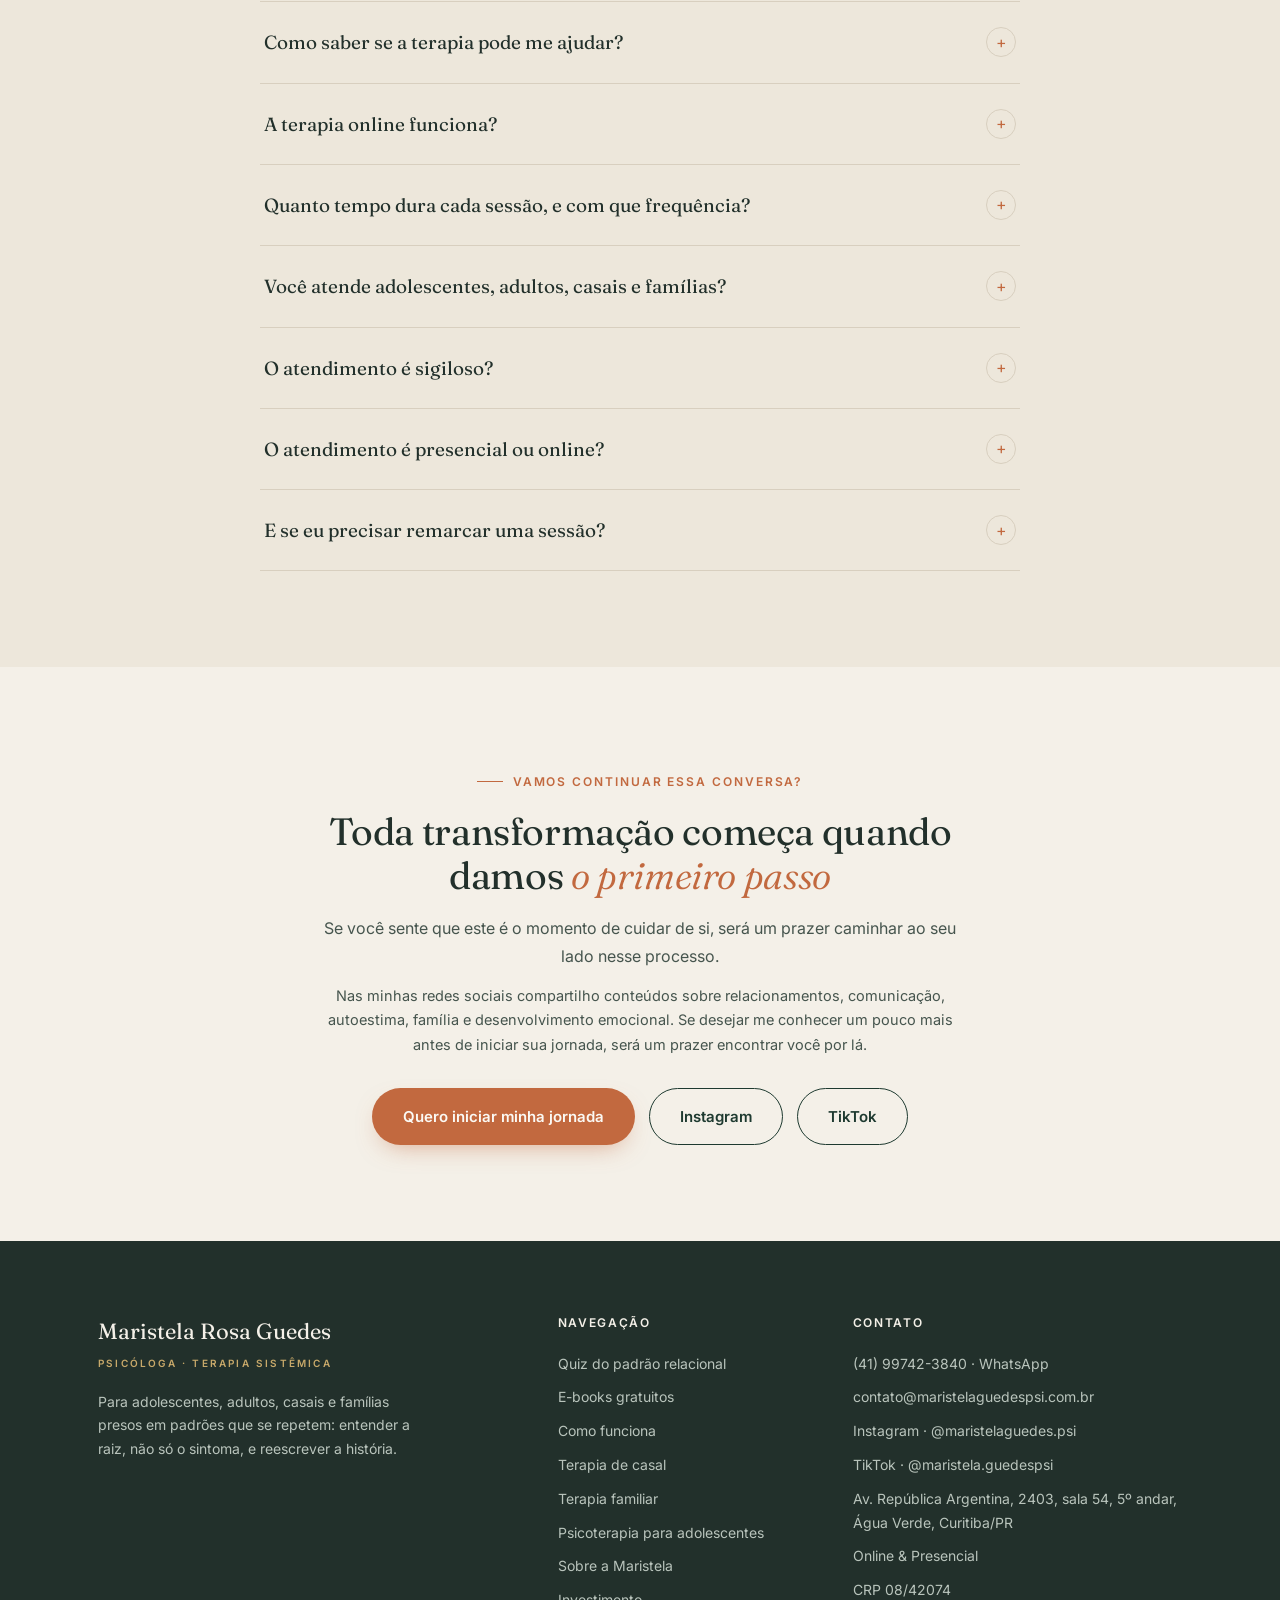
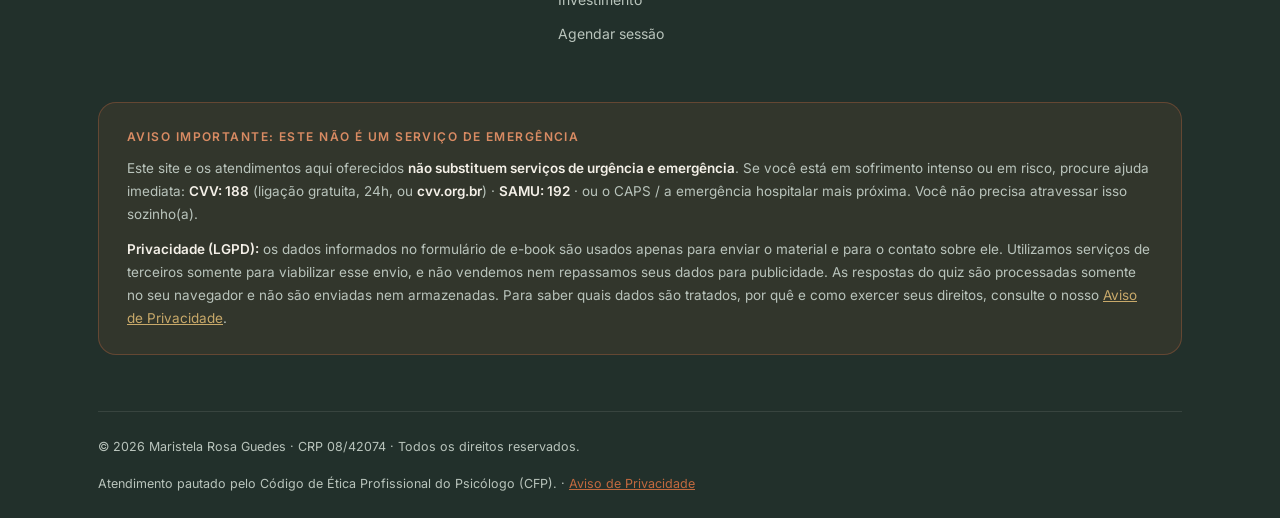
==== commit 31334fda: "Cria paginas por publico (SEO local): casal, familia e adolescentes - Novas paginas: terapia-de-casa" ====
--- a/index.html
+++ b/index.html
@@ -655,7 +655,7 @@
         <h1>Relacionamentos presos em ciclos que se repetem?
           <span class="line2"><em class="hl">Entenda a raiz</em>, não só o sintoma.</span>
         </h1>
-        <p class="hero-lead">Você não precisa carregar sozinho os conflitos, as dúvidas e os pesos emocionais que têm ocupado espaço demais na sua vida. A terapia é um espaço de acolhimento, escuta e transformação, para compreender sua história e encontrar novos caminhos, com mais leveza, clareza e segurança emocional.</p>
+        <p class="hero-lead">Você não precisa carregar sozinho os conflitos e pesos que ocupam espaço demais na sua vida. A terapia é um espaço de escuta e acolhimento para compreender sua história e abrir novos caminhos, com mais leveza e clareza.</p>
 
         <ul class="recon" aria-label="Você se reconhece em alguma destas situações?">
           <li>
@@ -807,7 +807,7 @@
     <div class="section-head reveal">
       <span class="eyebrow">Você não está sozinho(a) nisso</span>
       <h2>Você se identifica com alguma <em class="hl">destas situações?</em></h2>
-      <p>Muitas vezes a dor não aparece apenas nos grandes acontecimentos. Ela surge no silêncio, no cansaço emocional, nos conflitos repetidos e na sensação de estar perdido diante das próprias escolhas.</p>
+      <p>Muitas vezes a dor não está nos grandes acontecimentos, e sim no silêncio, no cansaço e nos conflitos que se repetem.</p>
     </div>
     <div class="dores-grid">
       <article class="dor-card reveal">
@@ -838,7 +838,7 @@
       <article class="dor-card cta reveal">
         <div>
           <h3>Você não precisa enfrentar <em>tudo isso sozinho.</em></h3>
-          <p>A terapia é um espaço de acolhimento, escuta e transformação, para compreender sua história e encontrar novos caminhos, com mais leveza, clareza e segurança emocional.</p>
+          <p>A terapia é um espaço para olhar para a sua história com cuidado e construir relações mais saudáveis, no seu tempo.</p>
         </div>
         <a class="btn btn-bone" href="#agendar">Quero dar o primeiro passo</a>
       </article>
@@ -858,14 +858,17 @@
       <article class="dor-card reveal">
         <h3>Psicoterapia Individual</h3>
         <p>Para adolescentes e adultos que desejam compreender suas emoções, fortalecer sua autoestima e construir relações mais saudáveis.</p>
+        <a href="psicoterapia-adolescentes.html" style="display:inline-block;margin-top:12px;font-size:14px;font-weight:600;color:var(--clay);text-decoration:none">Atendimento de adolescentes →</a>
       </article>
       <article class="dor-card reveal">
         <h3>Terapia de Casal</h3>
         <p>Um espaço seguro para melhorar a comunicação, compreender conflitos e fortalecer a relação.</p>
+        <a href="terapia-de-casal.html" style="display:inline-block;margin-top:12px;font-size:14px;font-weight:600;color:var(--clay);text-decoration:none">Saiba mais →</a>
       </article>
       <article class="dor-card reveal">
         <h3>Terapia Familiar</h3>
         <p>Voltada para famílias que desejam melhorar o diálogo, fortalecer vínculos e lidar com os desafios da convivência.</p>
+        <a href="terapia-familiar.html" style="display:inline-block;margin-top:12px;font-size:14px;font-weight:600;color:var(--clay);text-decoration:none">Saiba mais →</a>
       </article>
     </div>
     <h3 class="reveal" style="margin-bottom:28px">Do clique à primeira sessão em 4 passos</h3>
@@ -963,12 +966,11 @@
         <h2>Prazer, sou <em class="hl">Maristela Rosa Guedes</em></h2>
         <p style="margin-top:8px;font-size:12.5px;font-weight:600;letter-spacing:.14em;text-transform:uppercase;color:var(--ink-soft)">Psicóloga Sistêmica · Atuação voltada a relacionamentos</p>
         <p class="destaque">"A Psicologia não entrou na minha vida apenas como profissão. Ela chegou primeiro como paciente."</p>
-        <p>Em um momento importante da minha trajetória, encontrei na terapia um espaço que me ajudou a compreender relações difíceis, enfrentar desafios emocionais e construir caminhos mais saudáveis para a minha vida. Foi através desse processo que aprendi que algumas mudanças começam quando nos permitimos olhar para a nossa história com mais cuidado e acolhimento.</p>
-        <p>A terapia me ajudou a tomar decisões importantes, reconstruir caminhos e enxergar possibilidades que antes pareciam distantes. E foi justamente vivendo essa experiência que surgiu o desejo de ajudar outras pessoas. Pensei: <em>"se esse processo foi capaz de transformar a minha vida, talvez eu também possa ajudar outras pessoas a encontrarem novos caminhos."</em></p>
+        <p>Em um momento importante da minha vida, encontrei na terapia um espaço que me ajudou a compreender relações difíceis, tomar decisões e enxergar possibilidades que antes pareciam distantes. Foi vivendo isso que nasceu o meu desejo de ajudar outras pessoas: <em>"se esse processo transformou a minha história, talvez eu possa caminhar junto com você na sua."</em></p>
         <p>Hoje acompanho <strong>adolescentes, adultos, casais e famílias</strong> que desejam compreender melhor suas emoções, fortalecer seus relacionamentos e viver com mais equilíbrio. Acredito profundamente que ninguém precisa carregar suas dores sozinho.</p>
         <div class="voluntariado">
           <b>Um propósito que faz parte da minha história</b>
-          <p>Acredito que o cuidado emocional deve ser acessível a todas as pessoas. Por isso, há mais de três anos realizo trabalho voluntário na <strong>Associação Evangelizar</strong>, oferecendo atendimento psicológico a quem não possui condições financeiras de investir em terapia. Porque toda pessoa merece ser acolhida, ouvida e respeitada em sua história.</p>
+          <p>Acredito que o cuidado emocional deve ser acessível a todos. Por isso, há mais de três anos, faço trabalho voluntário na <strong>Associação Evangelizar</strong>, atendendo quem não tem condições de investir em terapia.</p>
         </div>
         <ul class="formacao">
           <li>Graduação em Psicologia: formação de 4 anos</li>
@@ -1087,7 +1089,7 @@
         </div>
         <div class="modalidades">
           <div class="moda"><b>Online</b>Google Meet, de onde você estiver, em ambiente reservado e com o mesmo cuidado ético do atendimento presencial.</div>
-          <div class="moda"><b>Presencial</b>Clínica FelizMente: Av. República Argentina, 2403, sala 54, 5º andar, Água Verde, Curitiba/PR.</div>
+          <div class="moda"><b>Presencial</b>Com hora marcada, na Clínica FelizMente: Av. República Argentina, 2403, sala 54, 5º andar, Água Verde, Curitiba/PR.</div>
         </div>
         <div class="mapa-box">
           <iframe src="https://www.google.com/maps/embed?origin=mfe&pb=!1m2!2m1!1sAv.+Rep%C3%BAblica+Argentina%2C+2403+-+%C3%81gua+Verde%2C+Curitiba+-+PR%2C+80610-260" title="Mapa: Clínica FelizMente, consultório da Maristela Rosa Guedes" loading="lazy" referrerpolicy="no-referrer-when-downgrade"></iframe>
@@ -1177,6 +1179,9 @@
           <li><a href="#quiz">Quiz do padrão relacional</a></li>
           <li><a href="#ebook">E-books gratuitos</a></li>
           <li><a href="#como-funciona">Como funciona</a></li>
+          <li><a href="terapia-de-casal.html">Terapia de casal</a></li>
+          <li><a href="terapia-familiar.html">Terapia familiar</a></li>
+          <li><a href="psicoterapia-adolescentes.html">Psicoterapia para adolescentes</a></li>
           <li><a href="#sobre">Sobre a Maristela</a></li>
           <li><a href="#investimento">Investimento</a></li>
           <li><a href="#agendar">Agendar sessão</a></li>
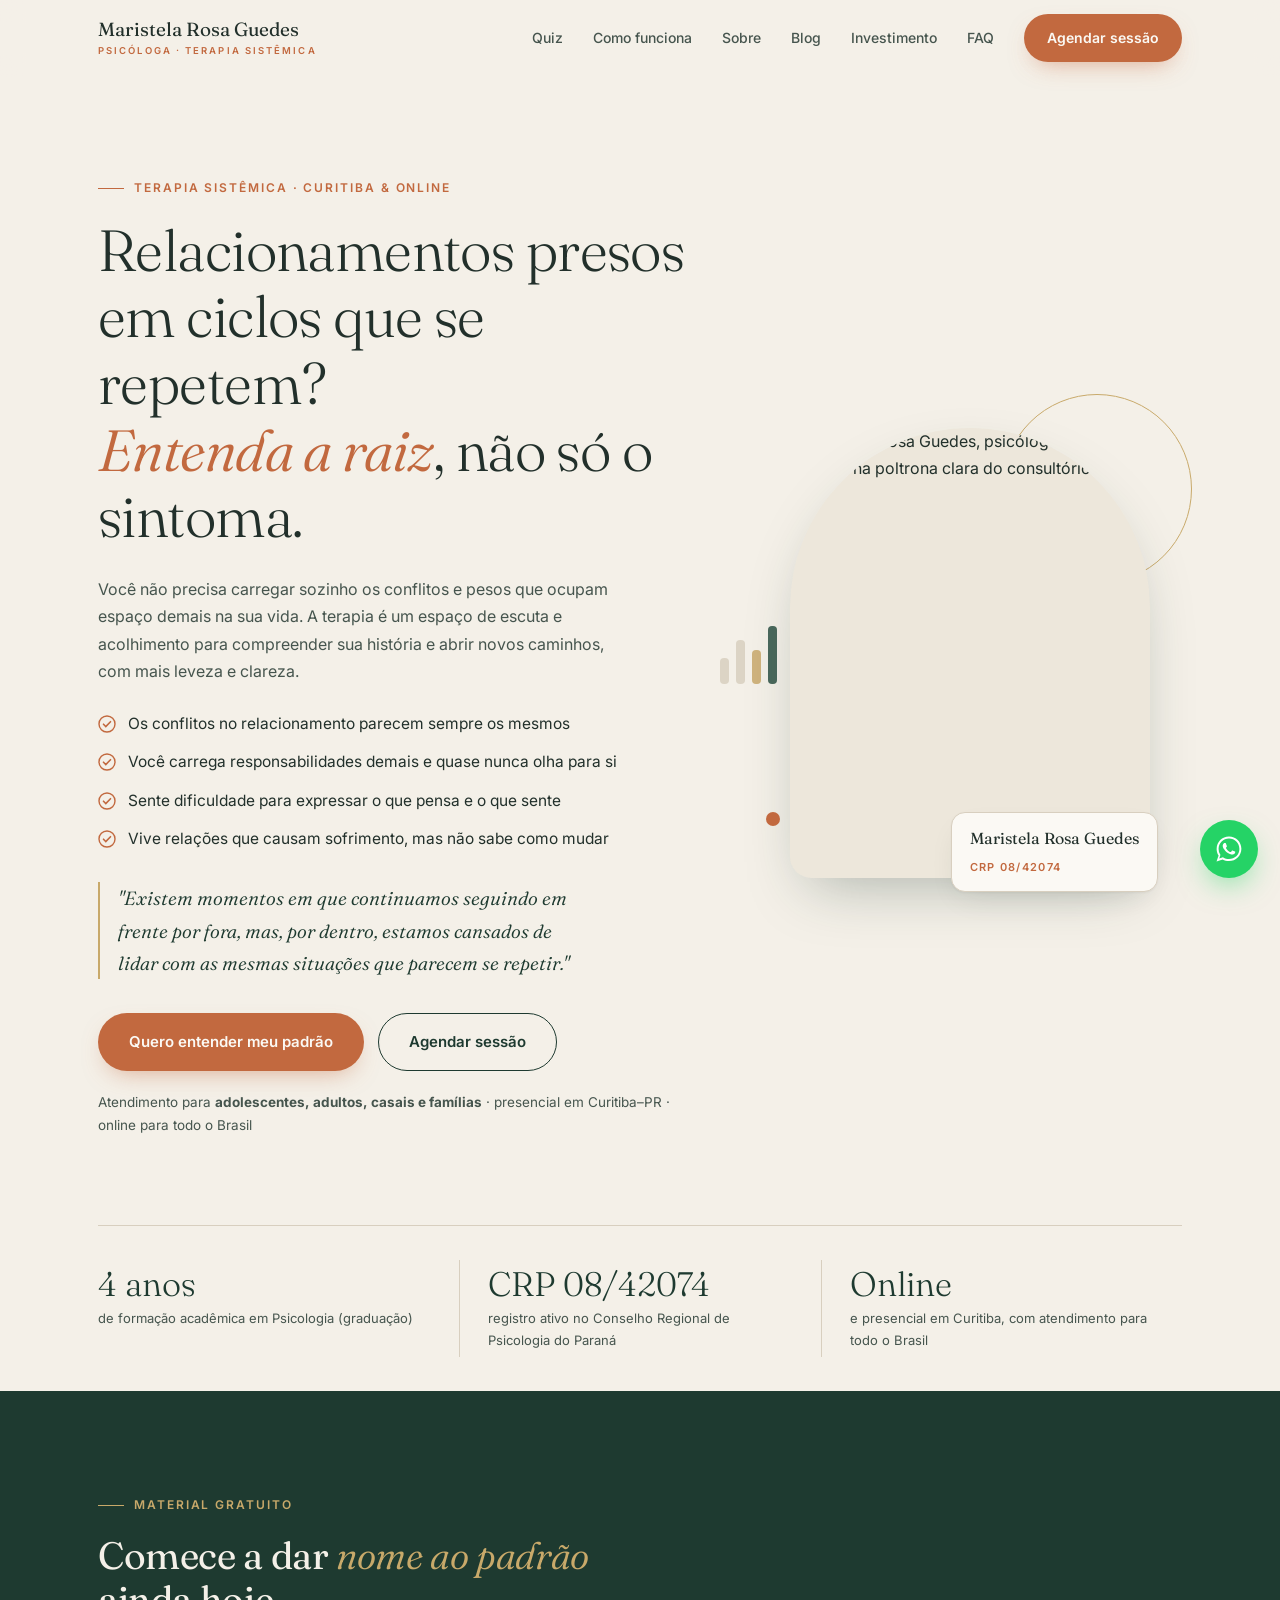
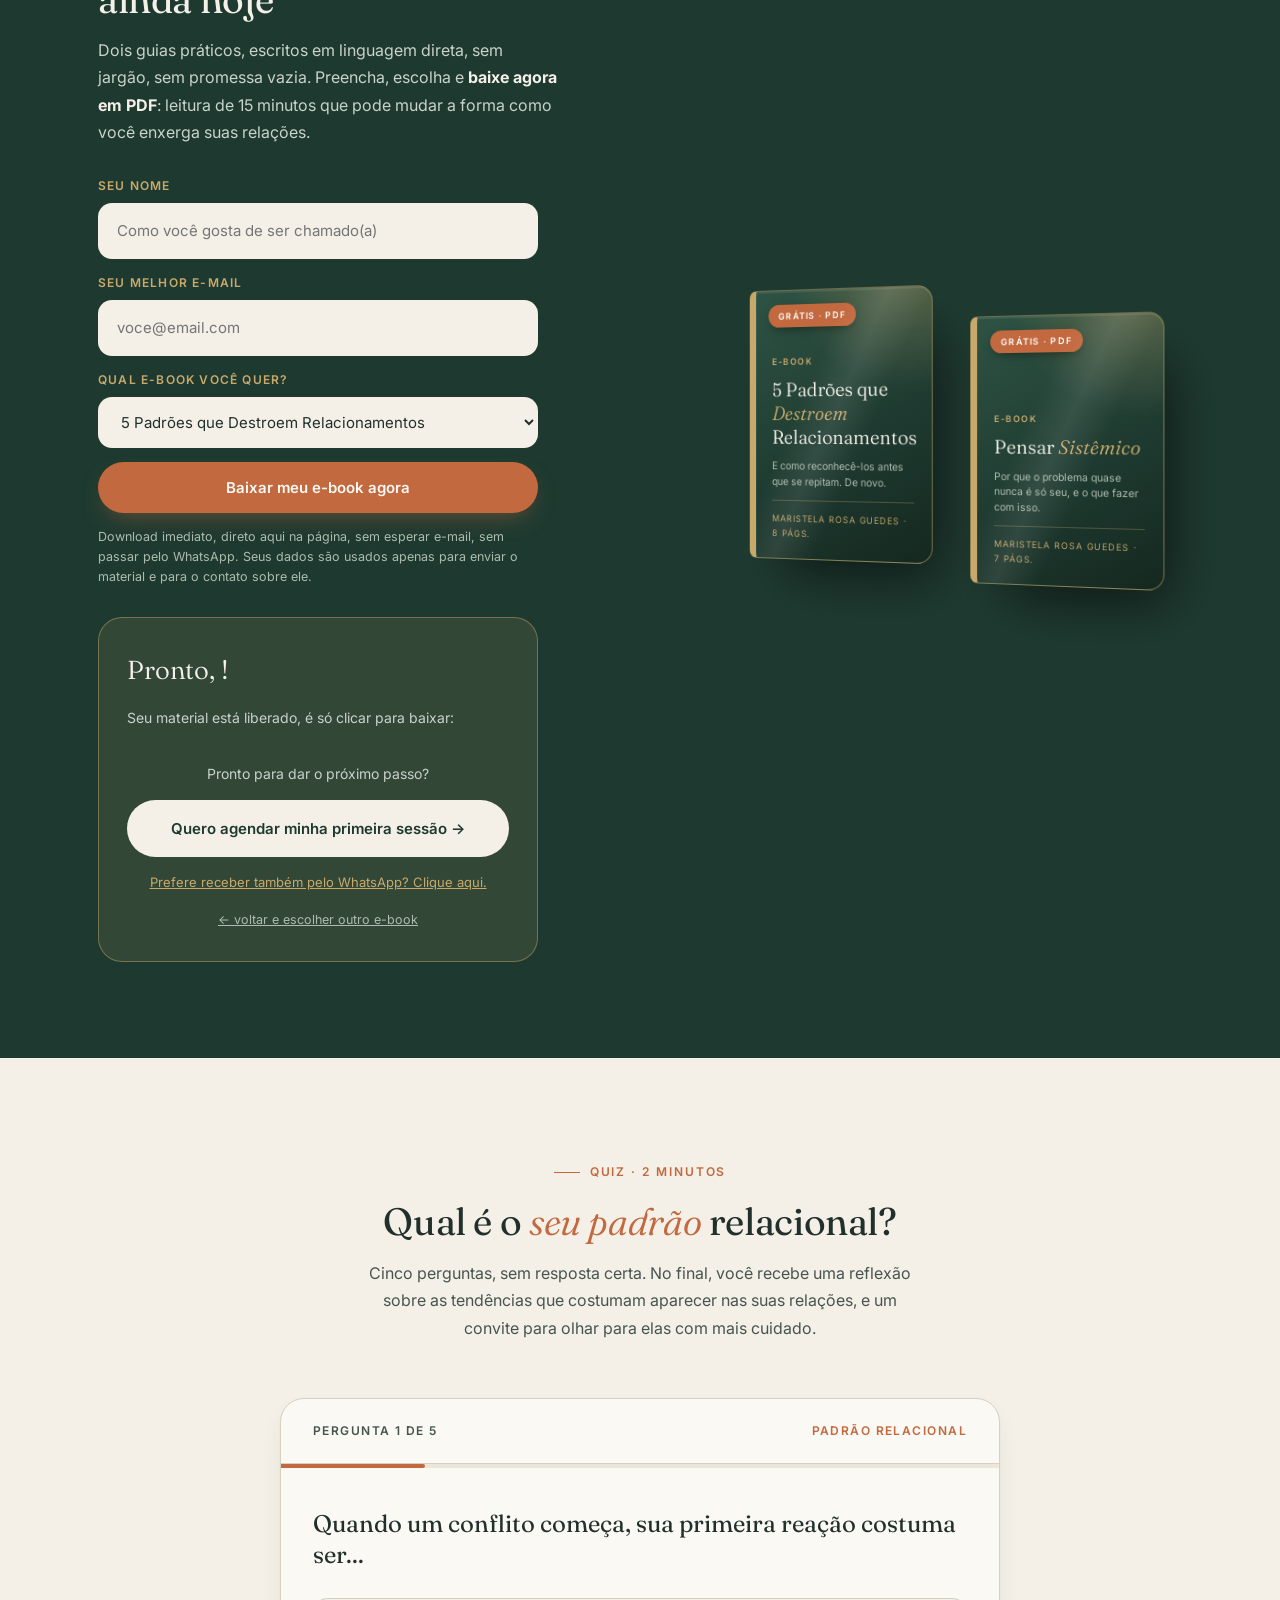
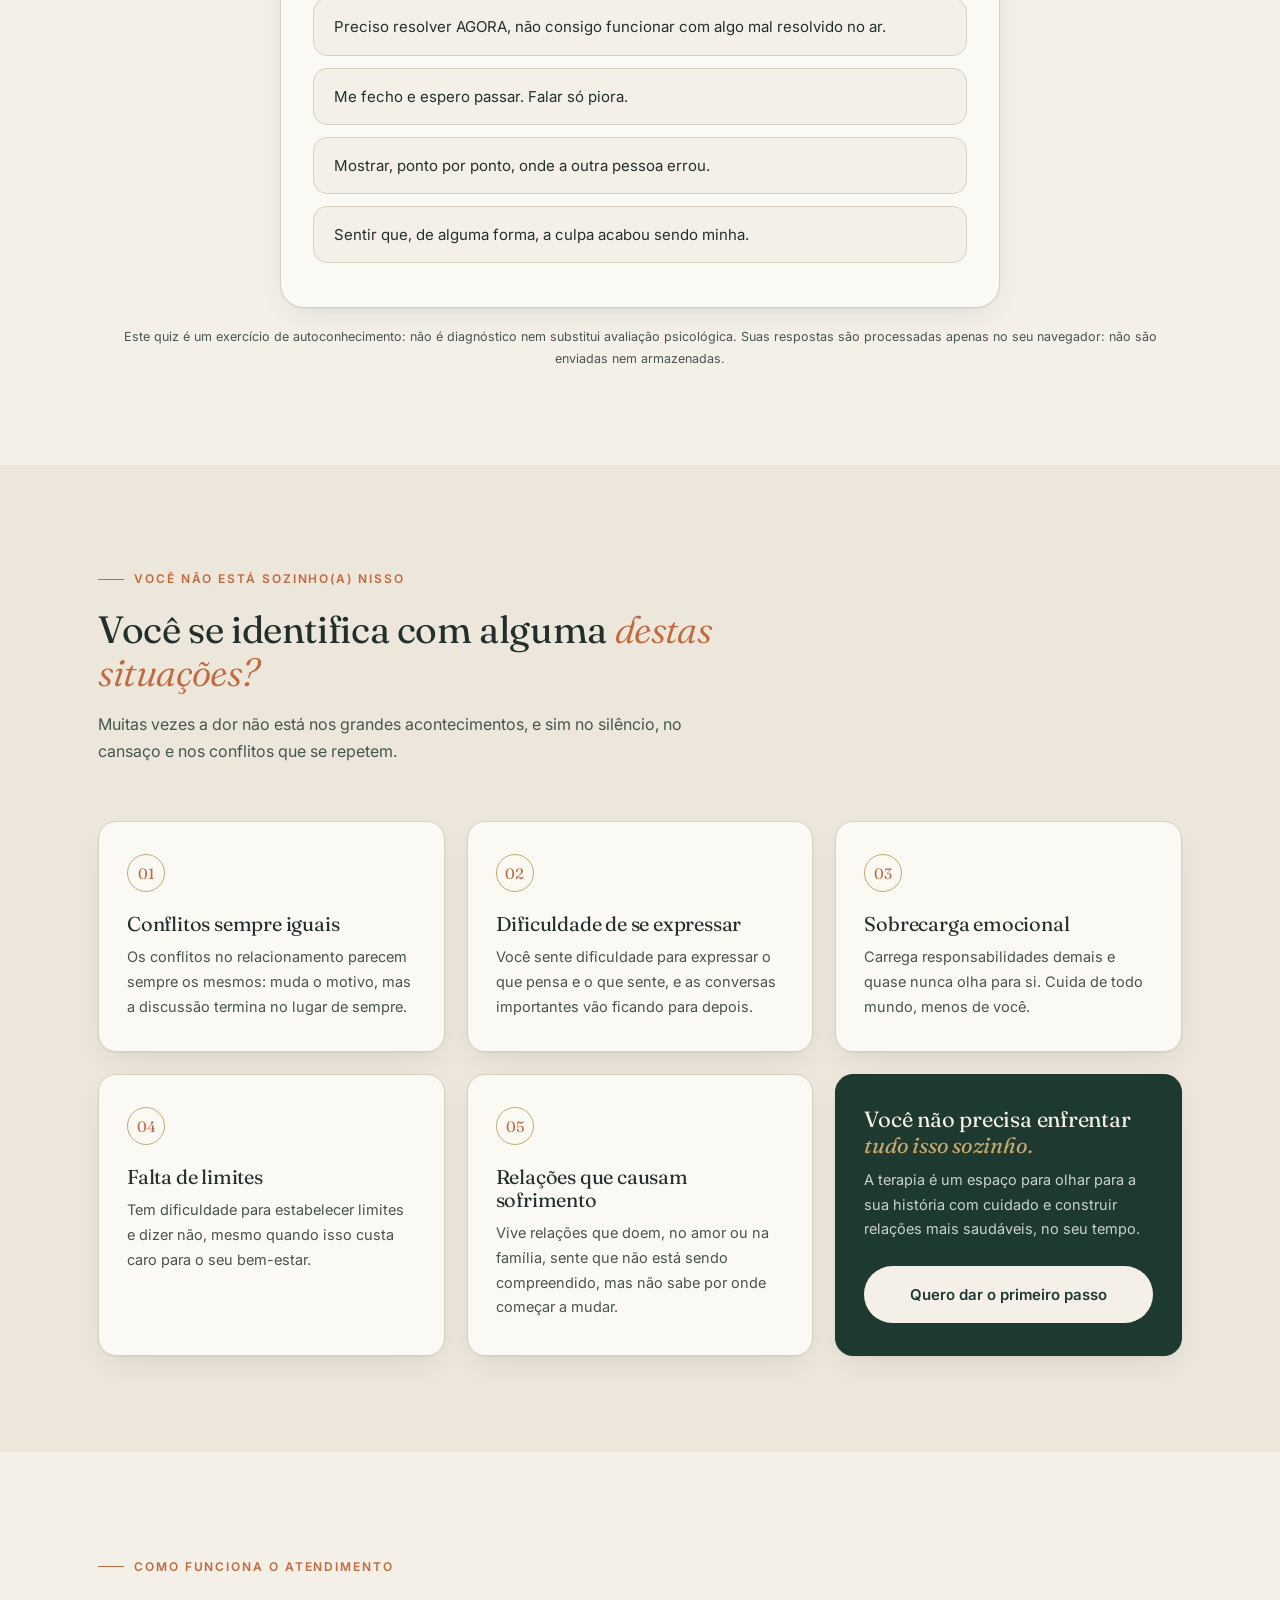
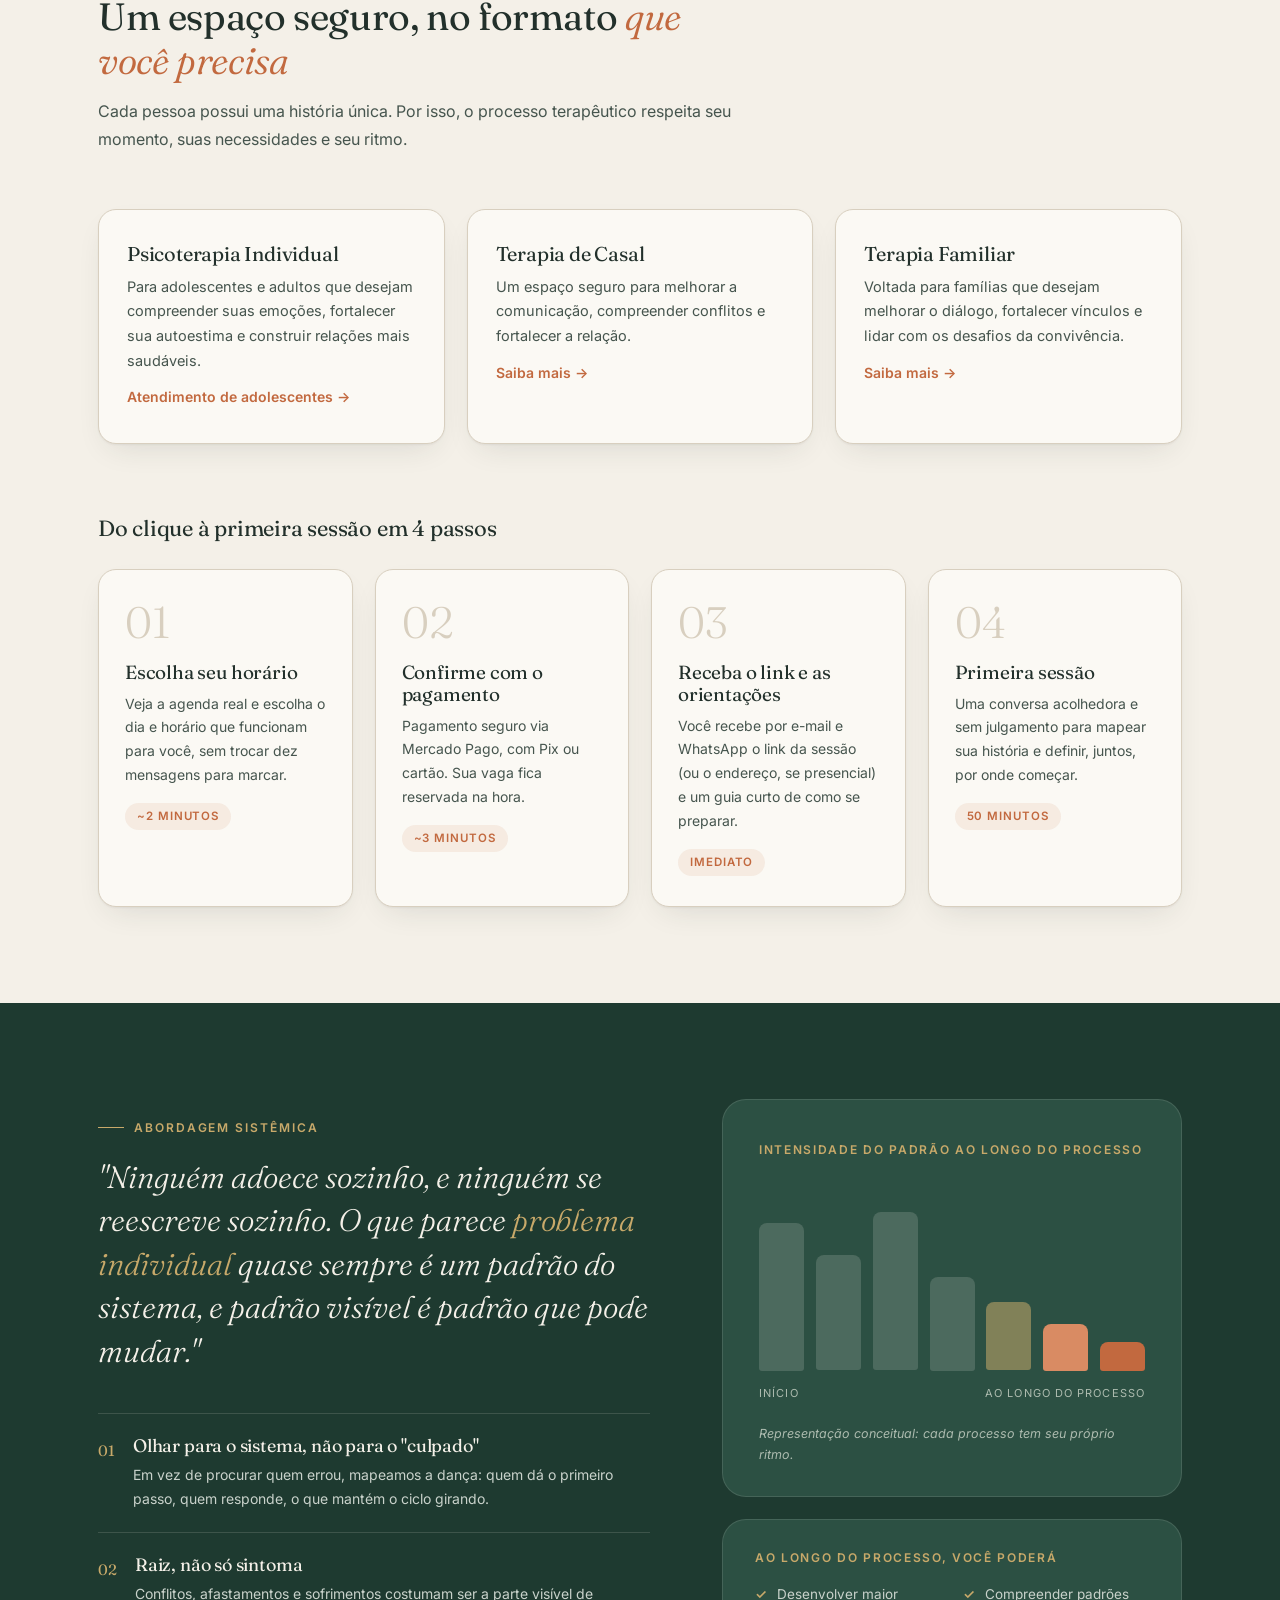
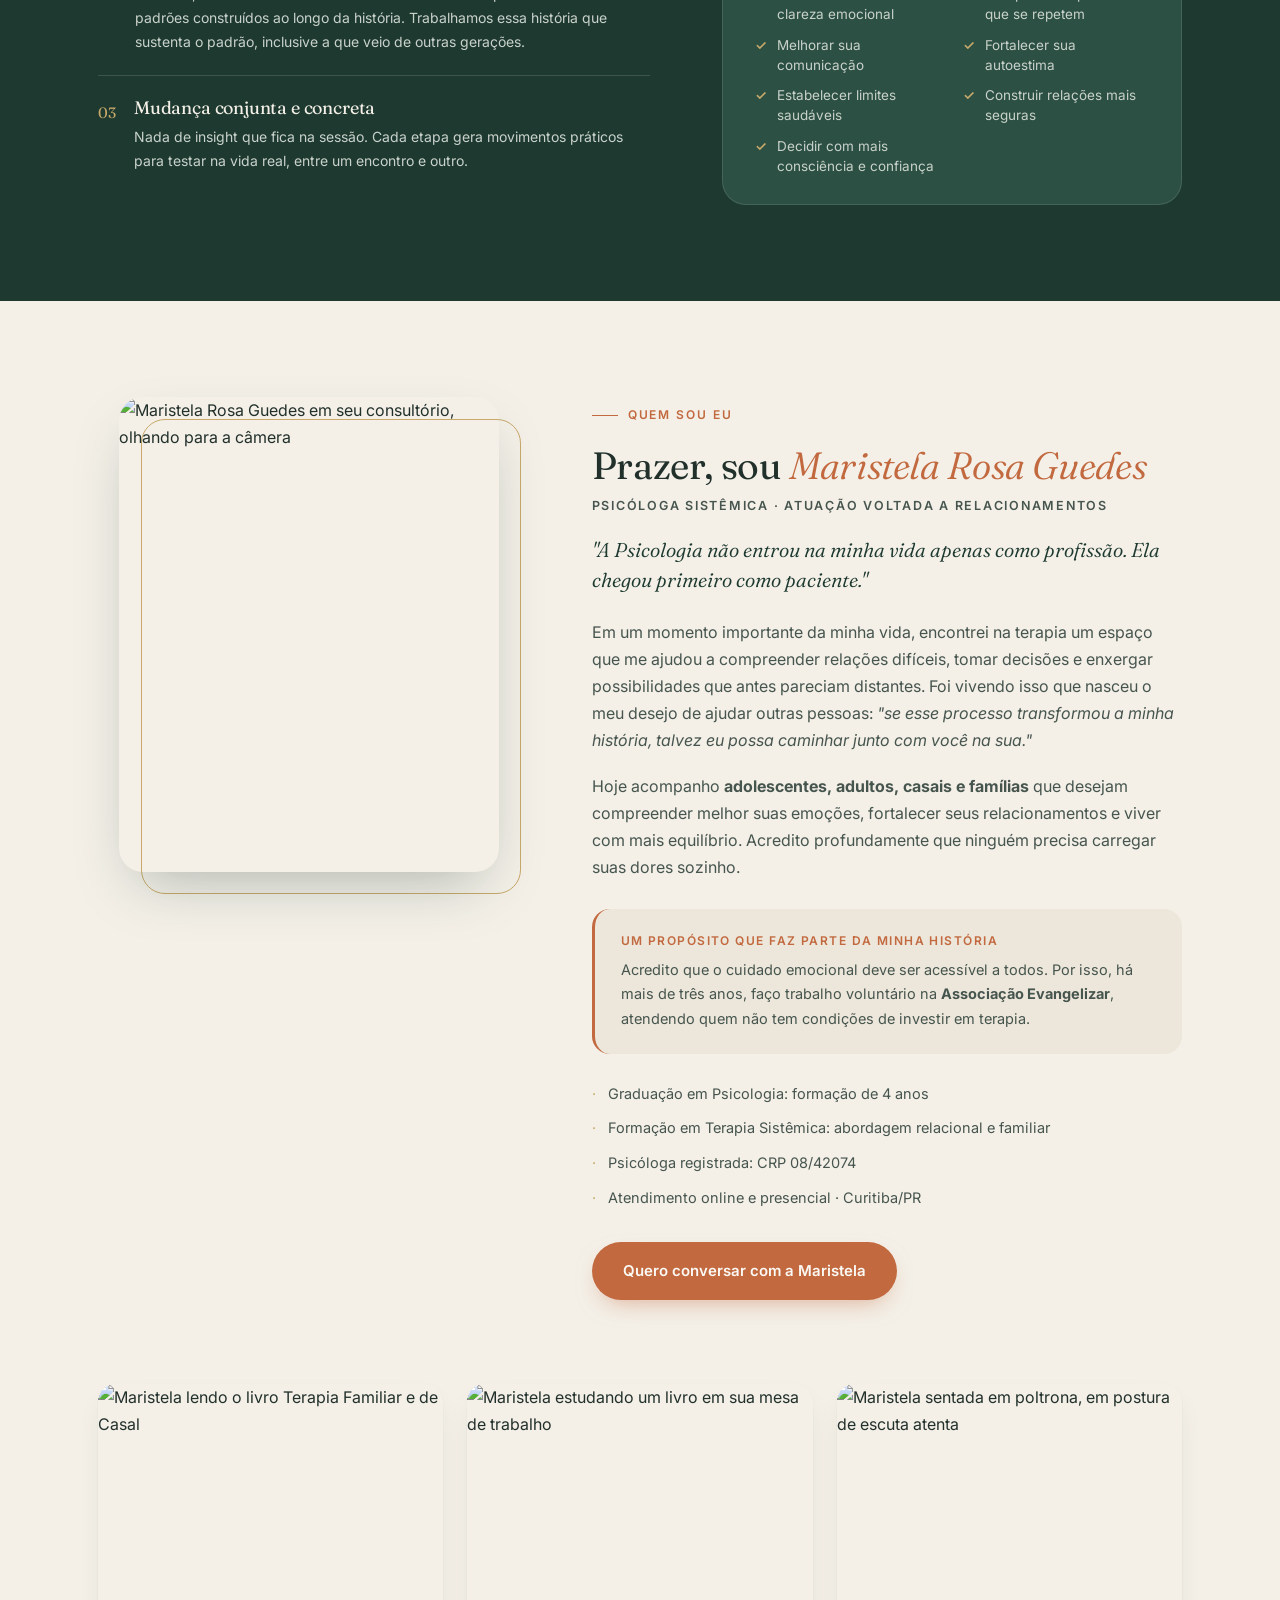
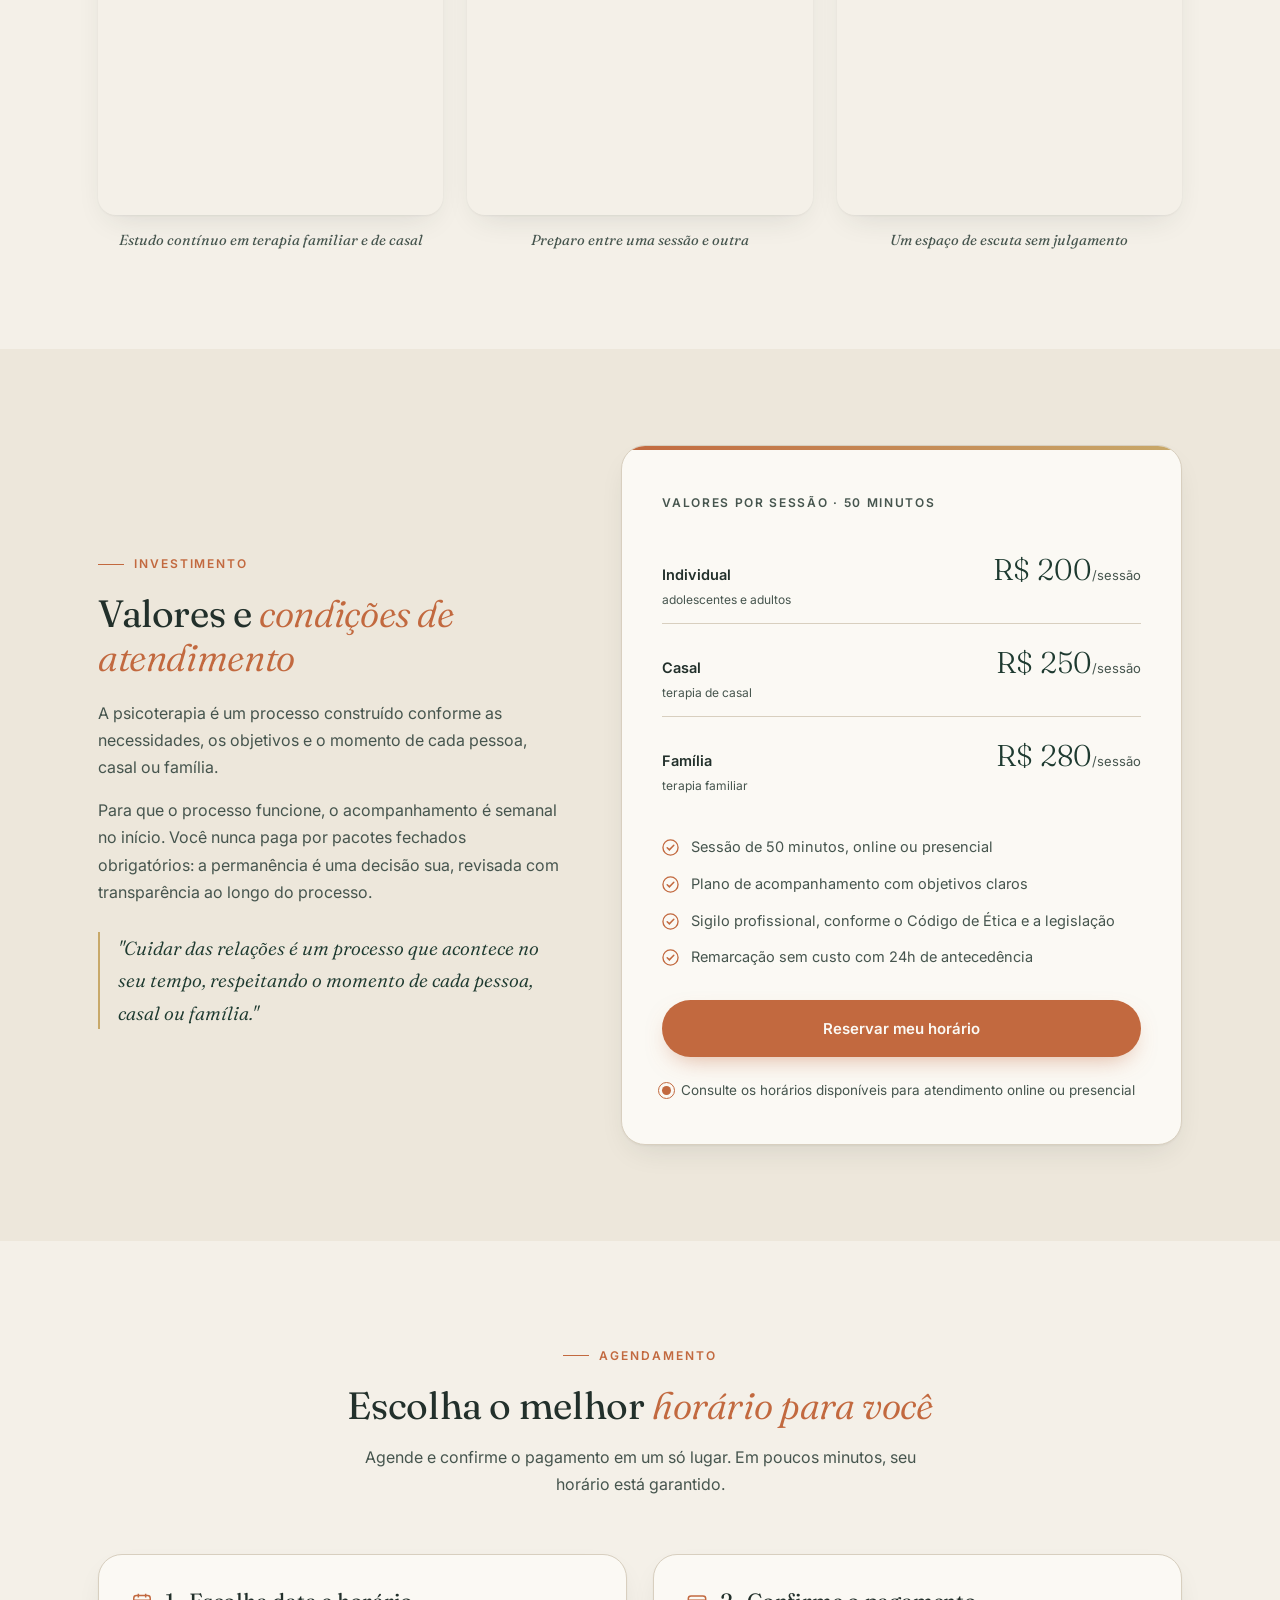
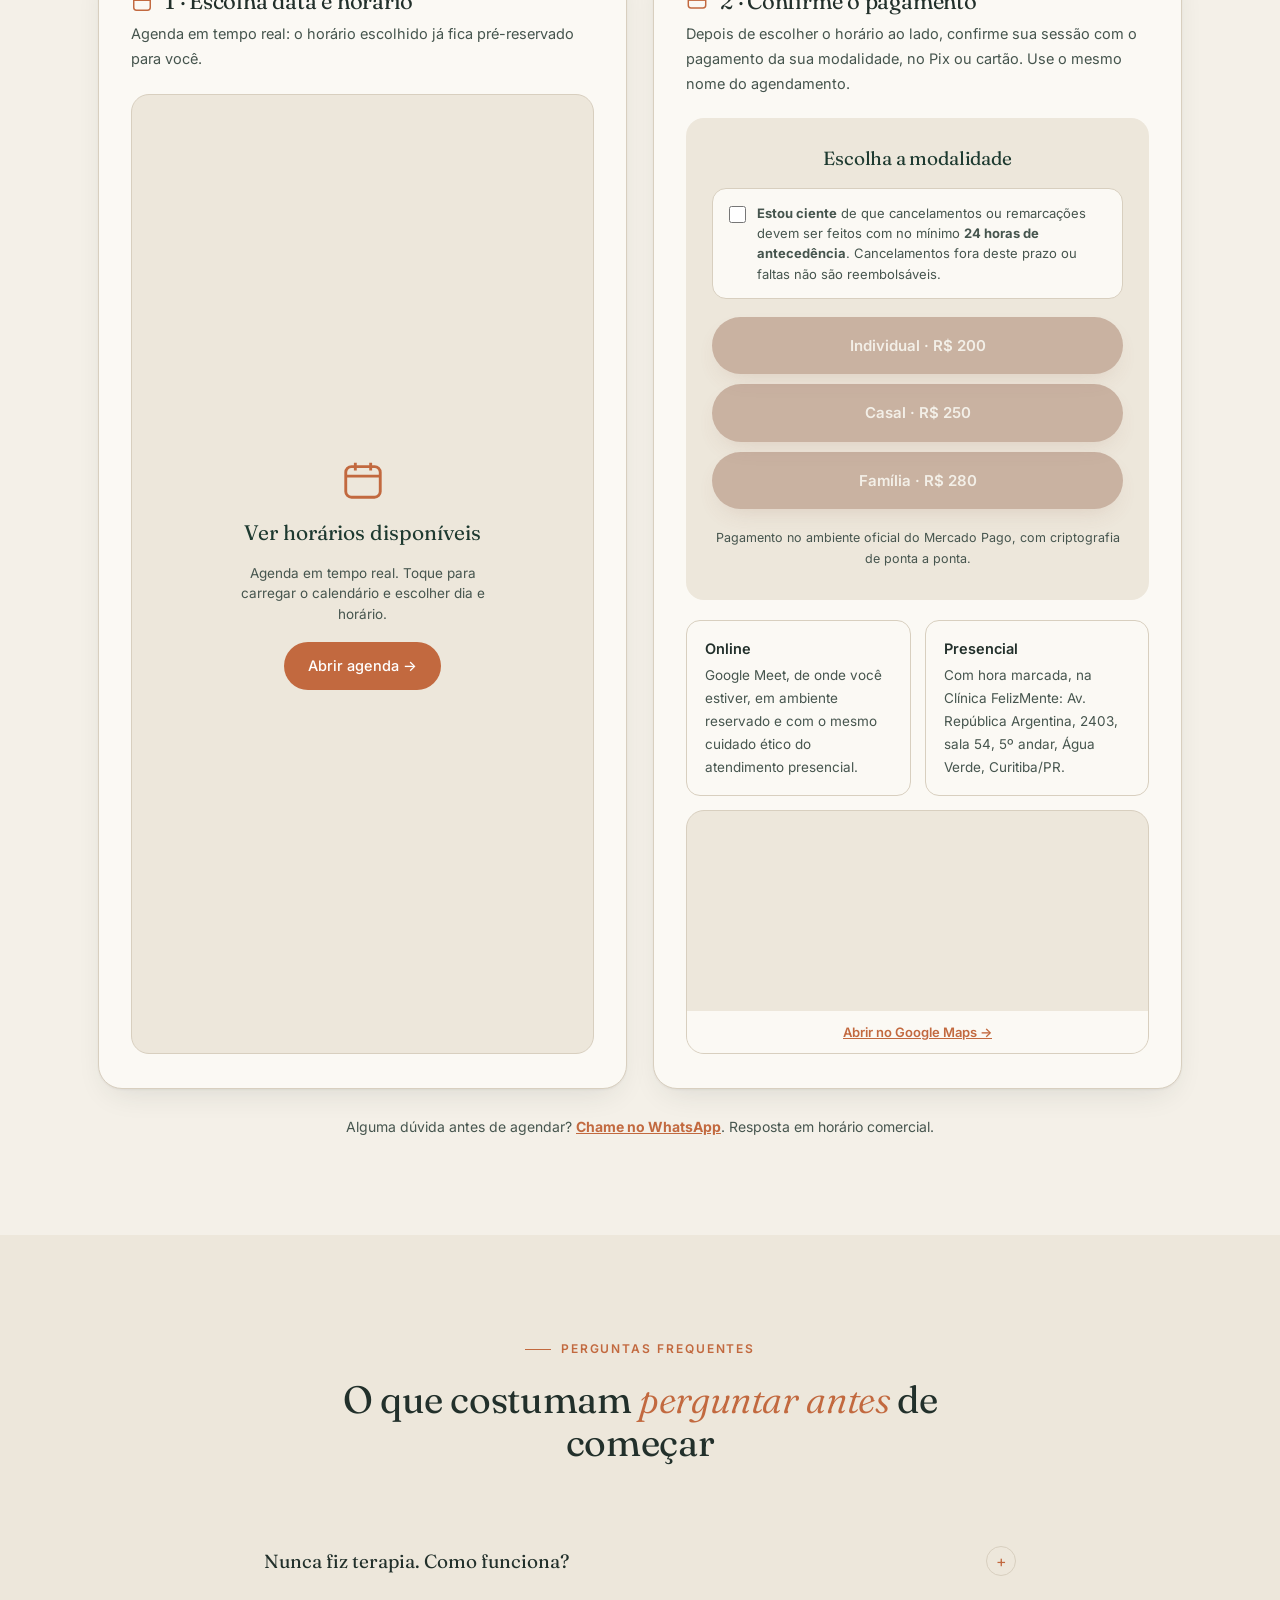
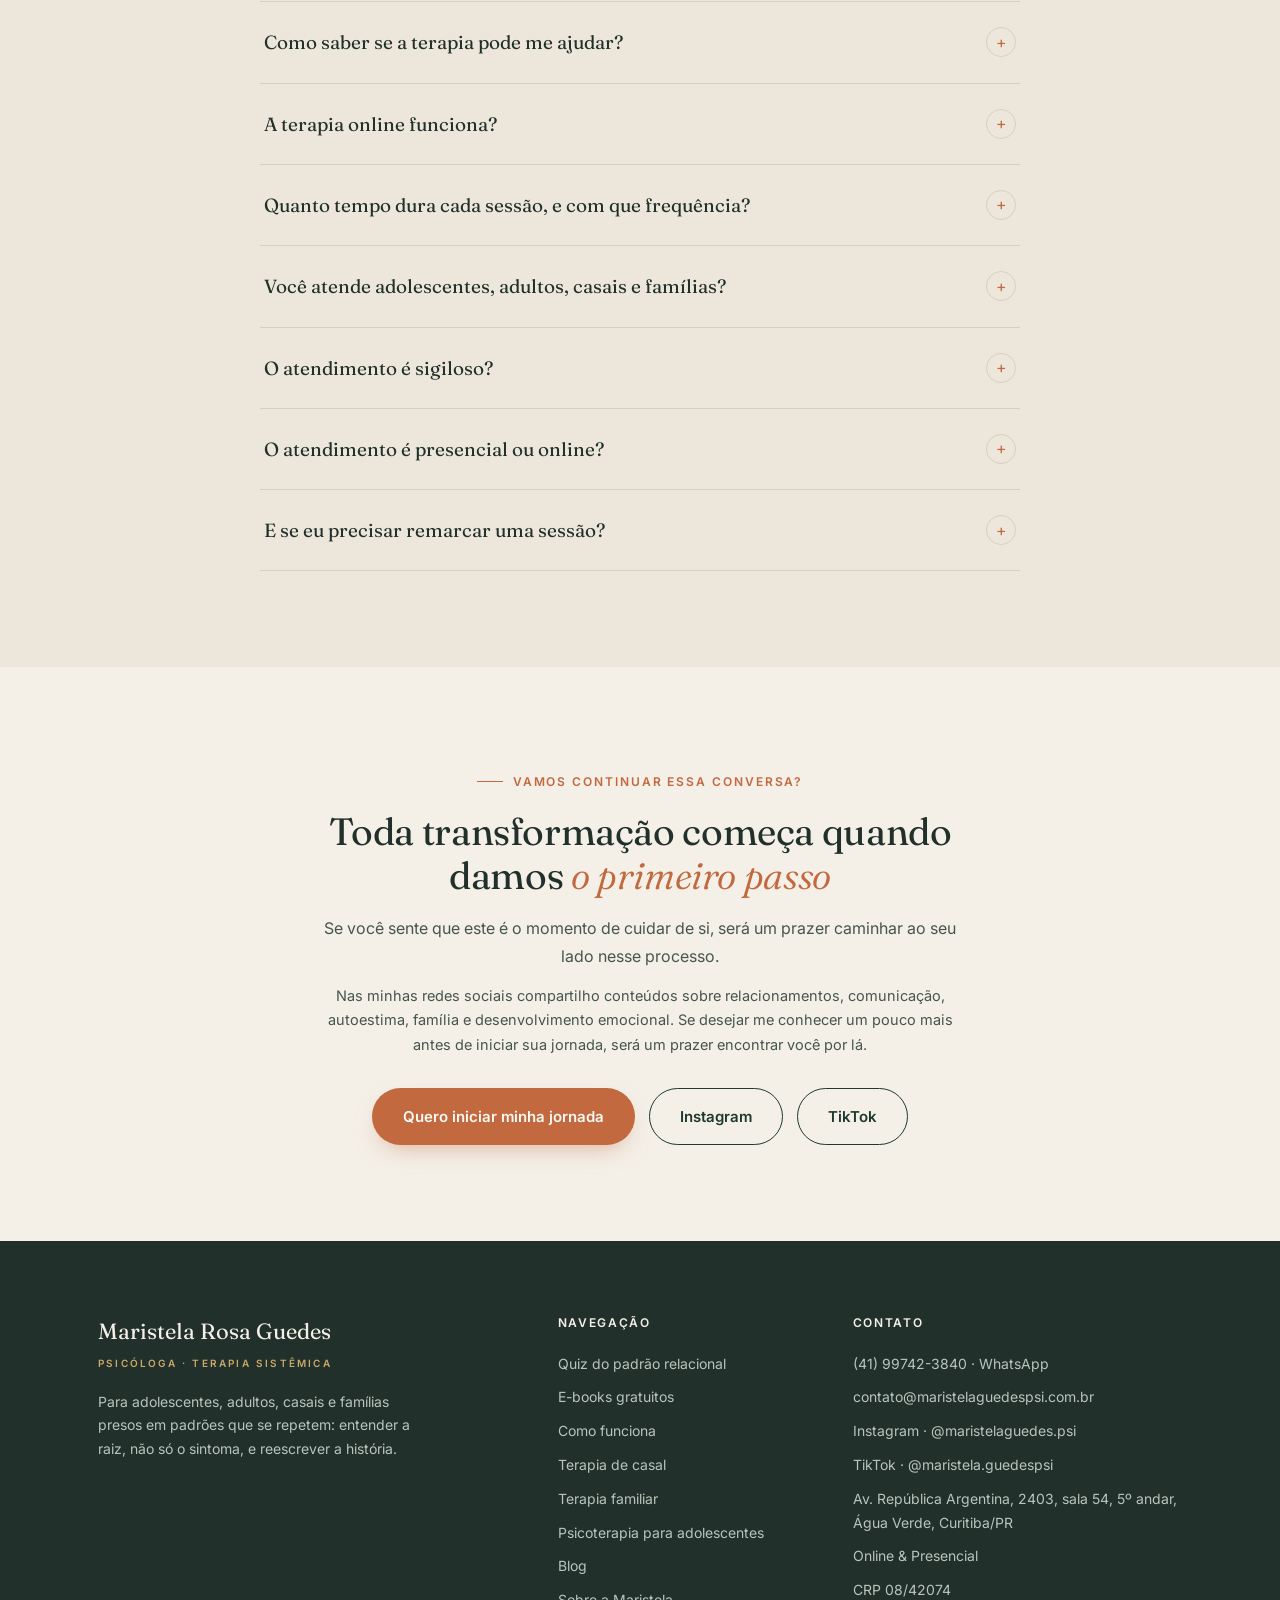
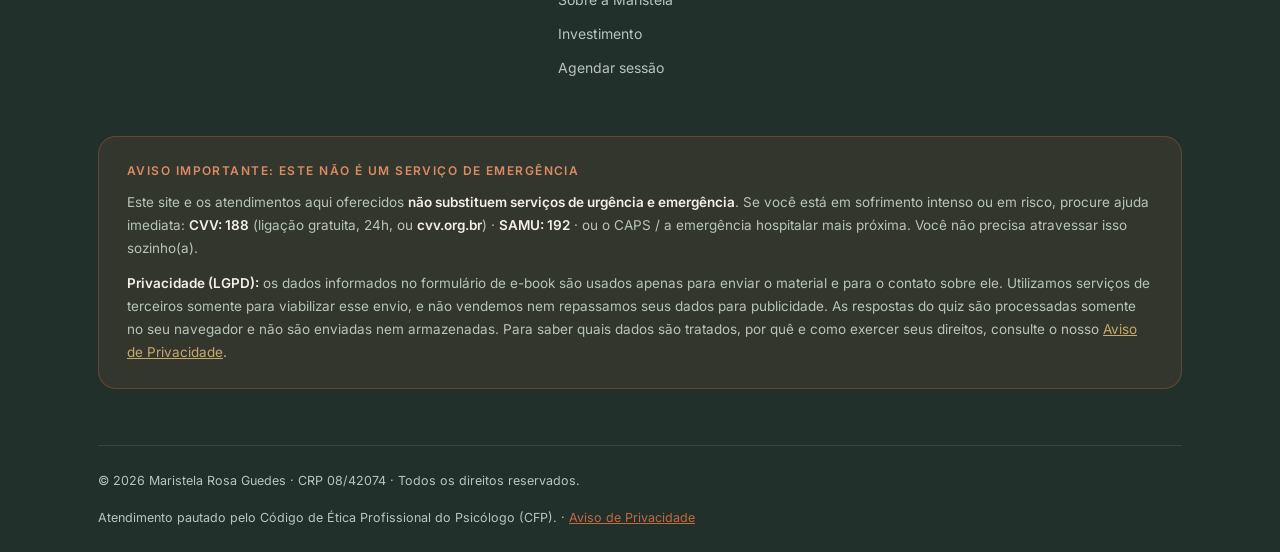
==== commit 17d9e9cd: "Cria blog para SEO com 3 primeiros artigos - blog.html (indice) + 3 artigos: relacionamento em ciclo" ====
--- a/index.html
+++ b/index.html
@@ -637,6 +637,7 @@
         <li><a href="#quiz">Quiz</a></li>
         <li><a href="#como-funciona">Como funciona</a></li>
         <li><a href="#sobre">Sobre</a></li>
+        <li><a href="blog.html">Blog</a></li>
         <li><a href="#investimento">Investimento</a></li>
         <li><a href="#faq">FAQ</a></li>
         <li><a class="btn btn-clay" href="#agendar">Agendar sessão</a></li>
@@ -1182,6 +1183,7 @@
           <li><a href="terapia-de-casal.html">Terapia de casal</a></li>
           <li><a href="terapia-familiar.html">Terapia familiar</a></li>
           <li><a href="psicoterapia-adolescentes.html">Psicoterapia para adolescentes</a></li>
+          <li><a href="blog.html">Blog</a></li>
           <li><a href="#sobre">Sobre a Maristela</a></li>
           <li><a href="#investimento">Investimento</a></li>
           <li><a href="#agendar">Agendar sessão</a></li>
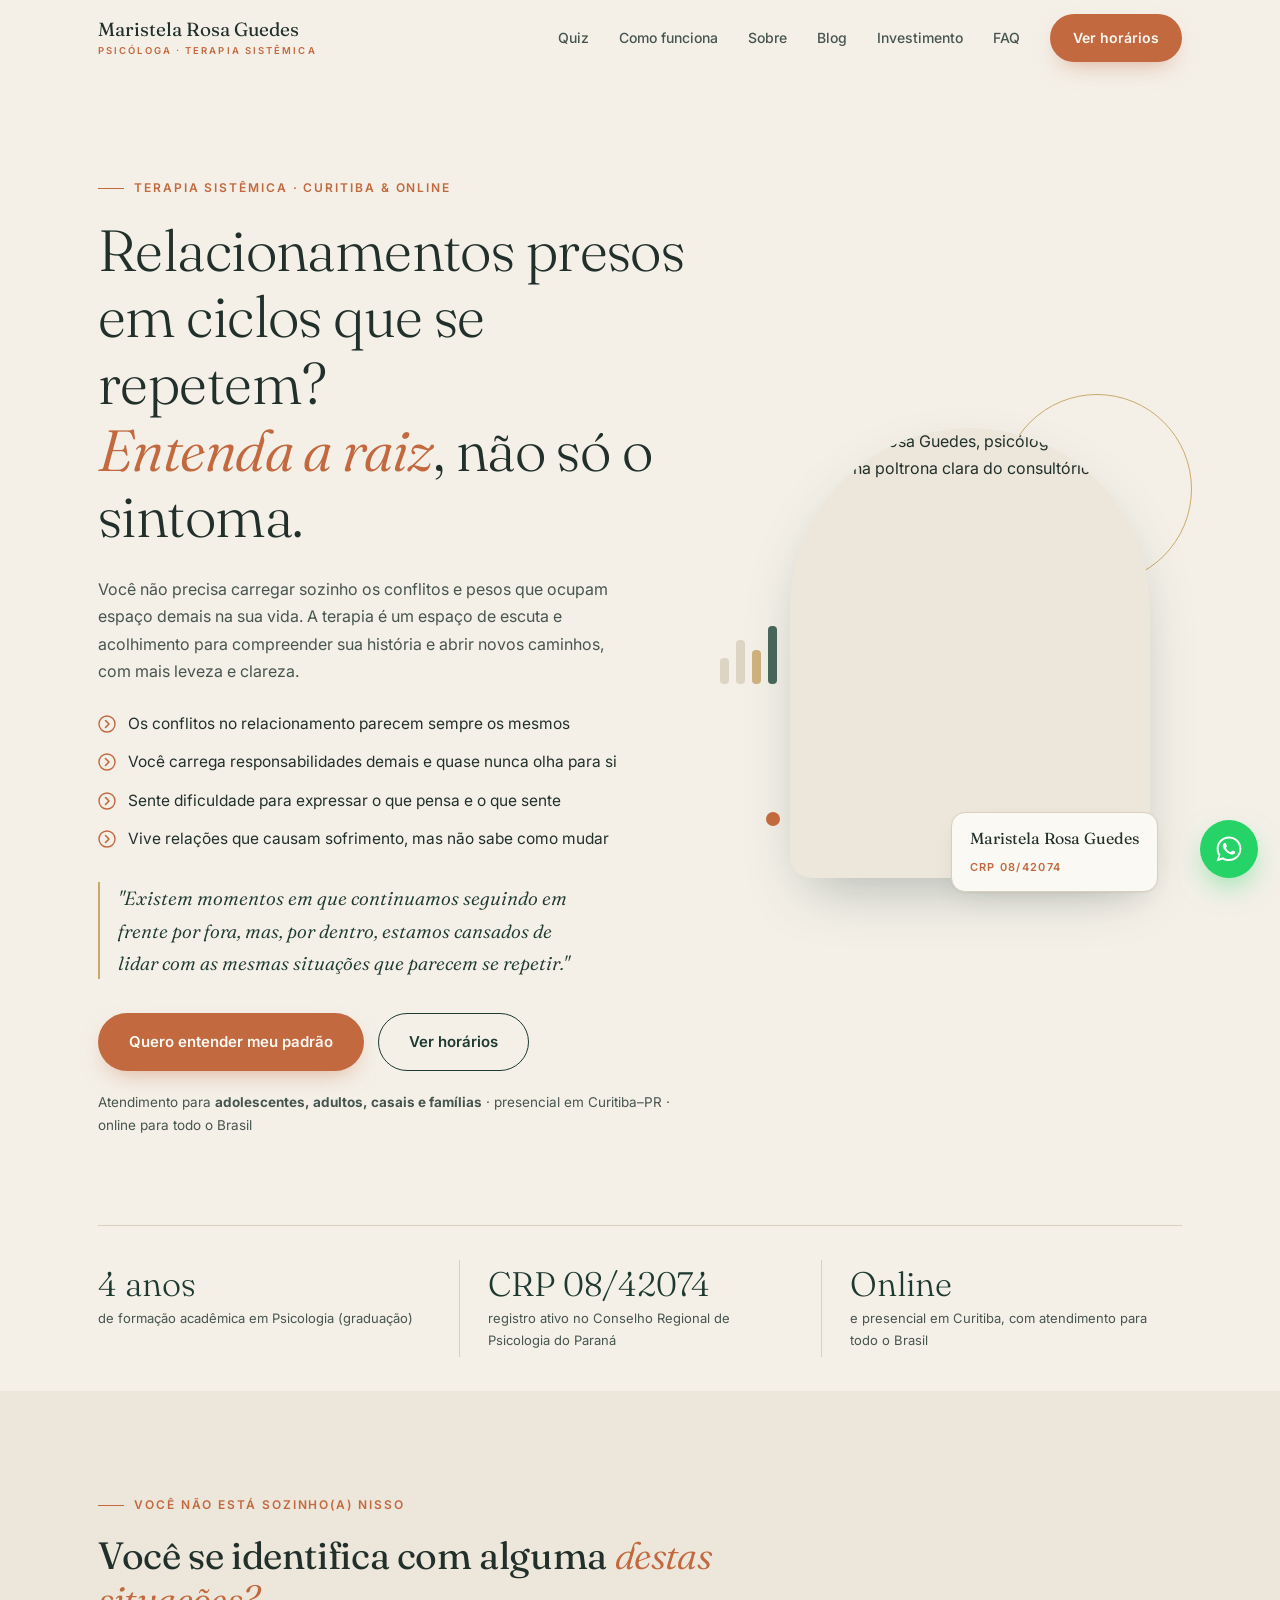
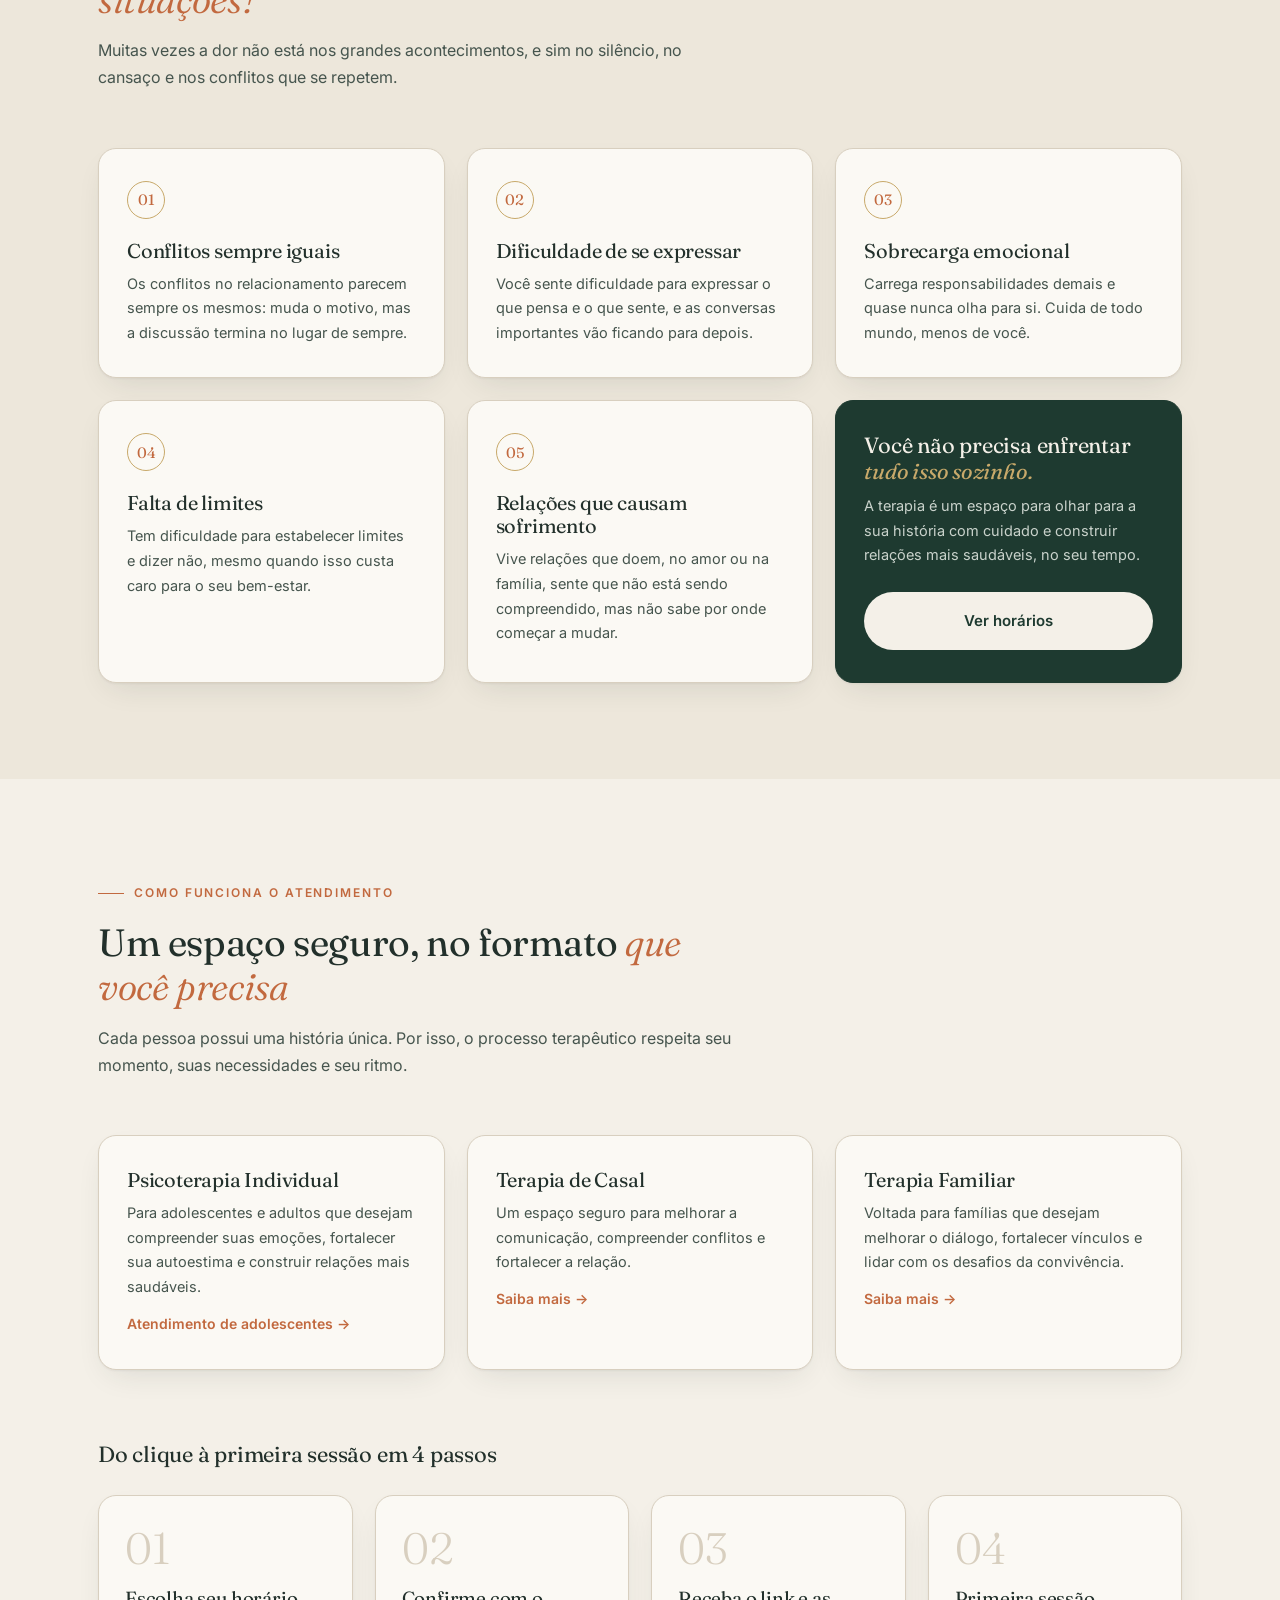
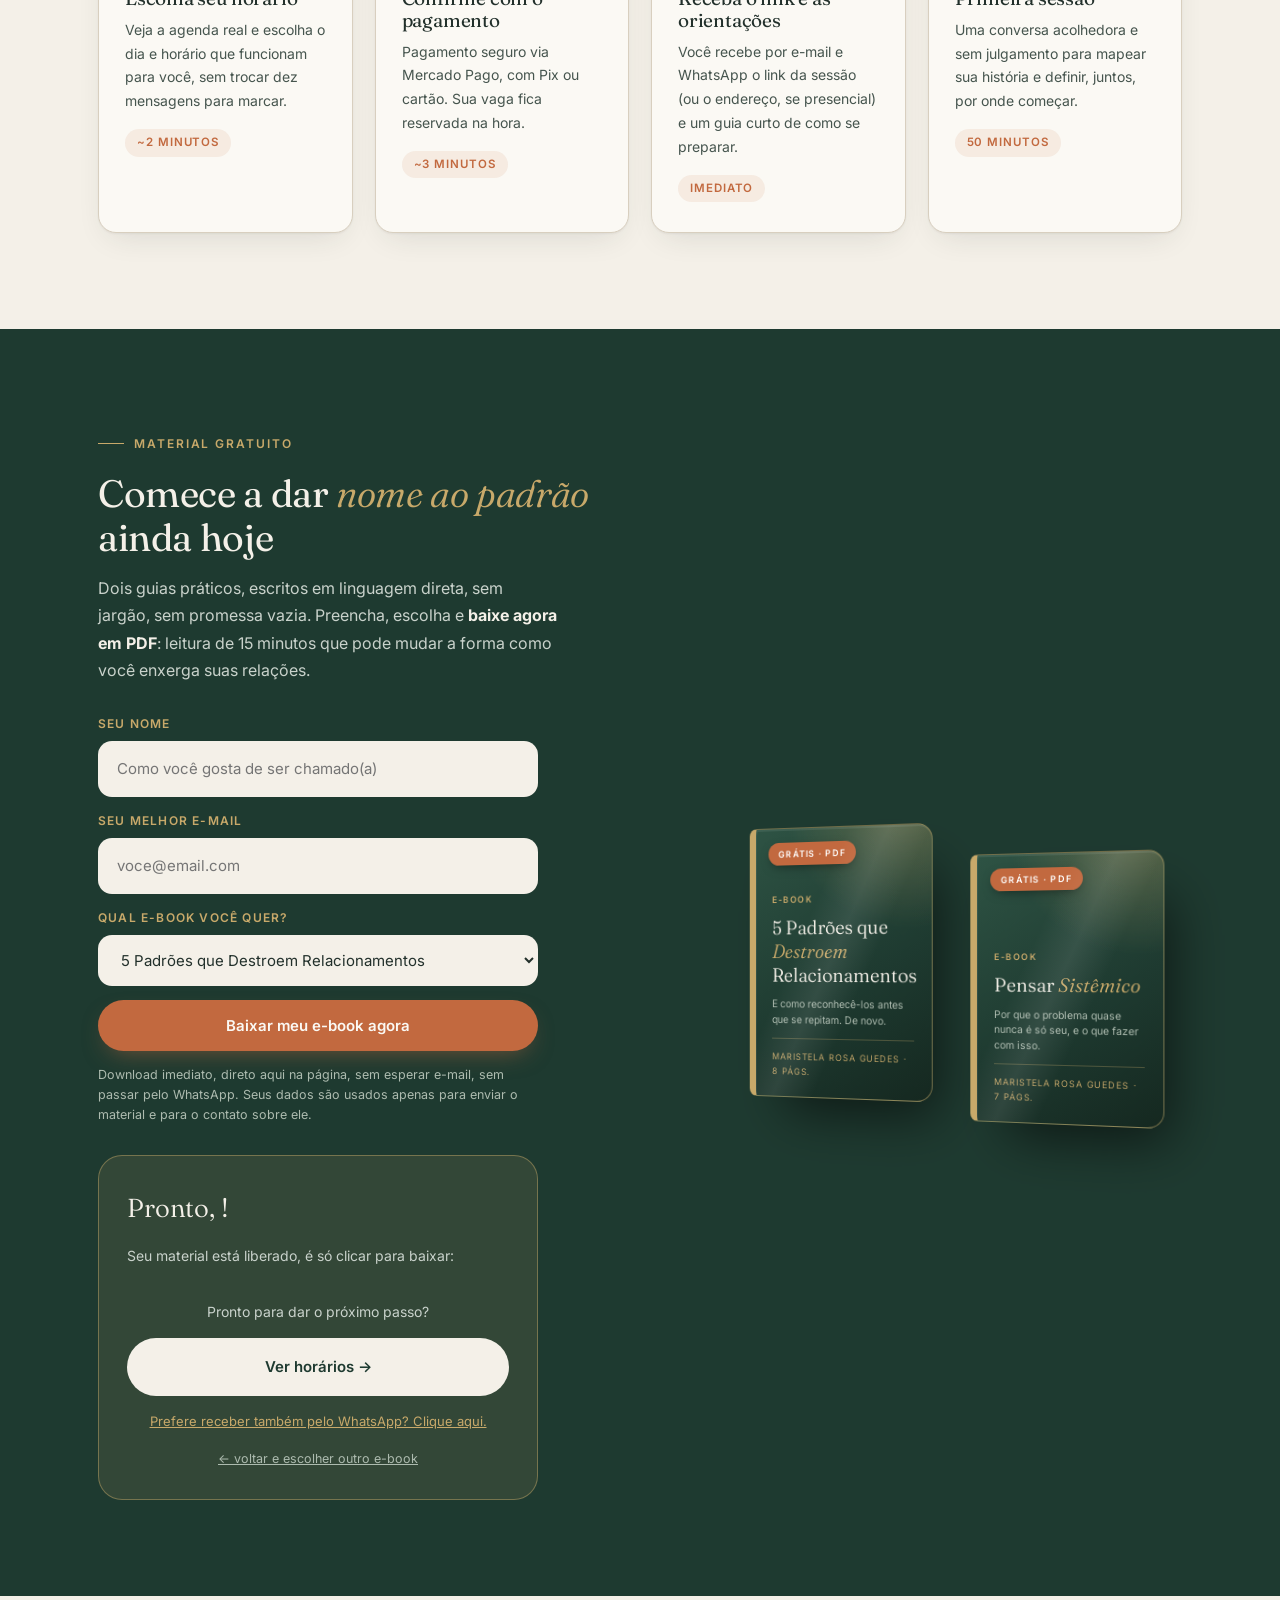
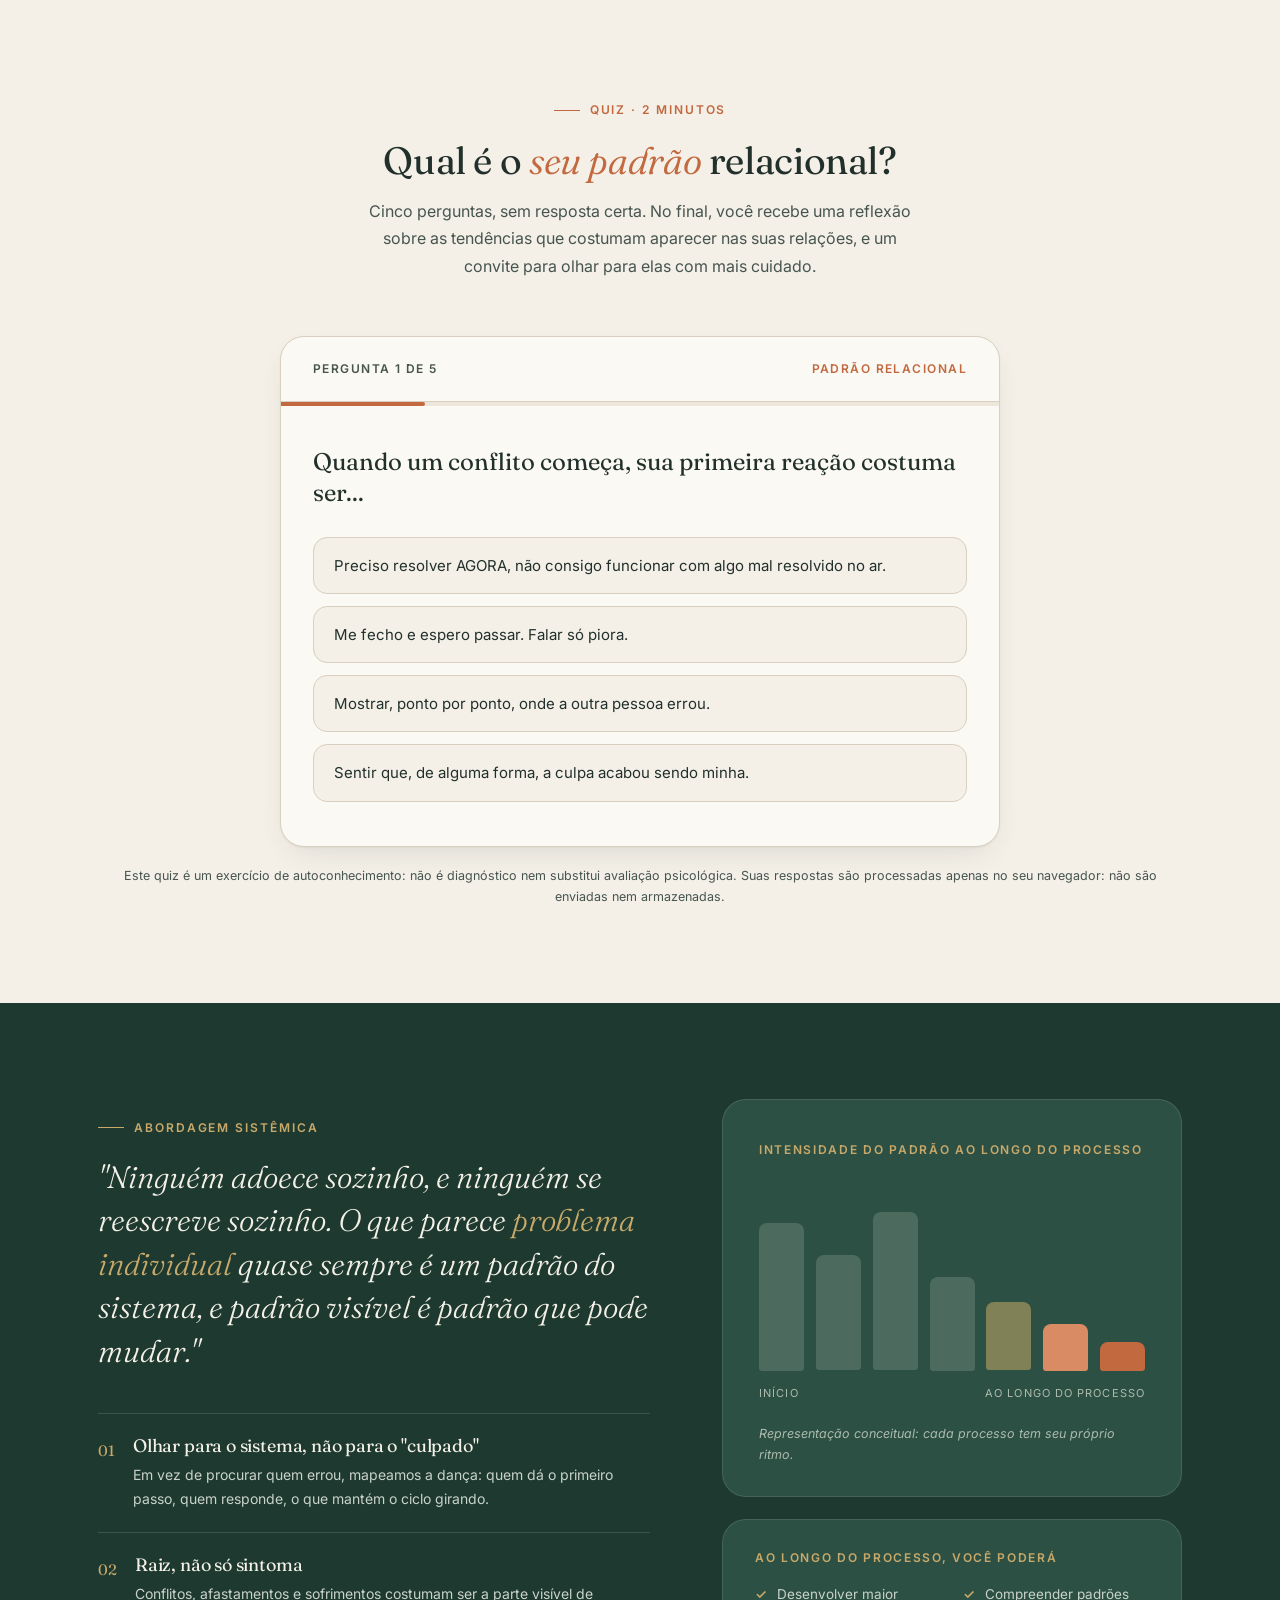
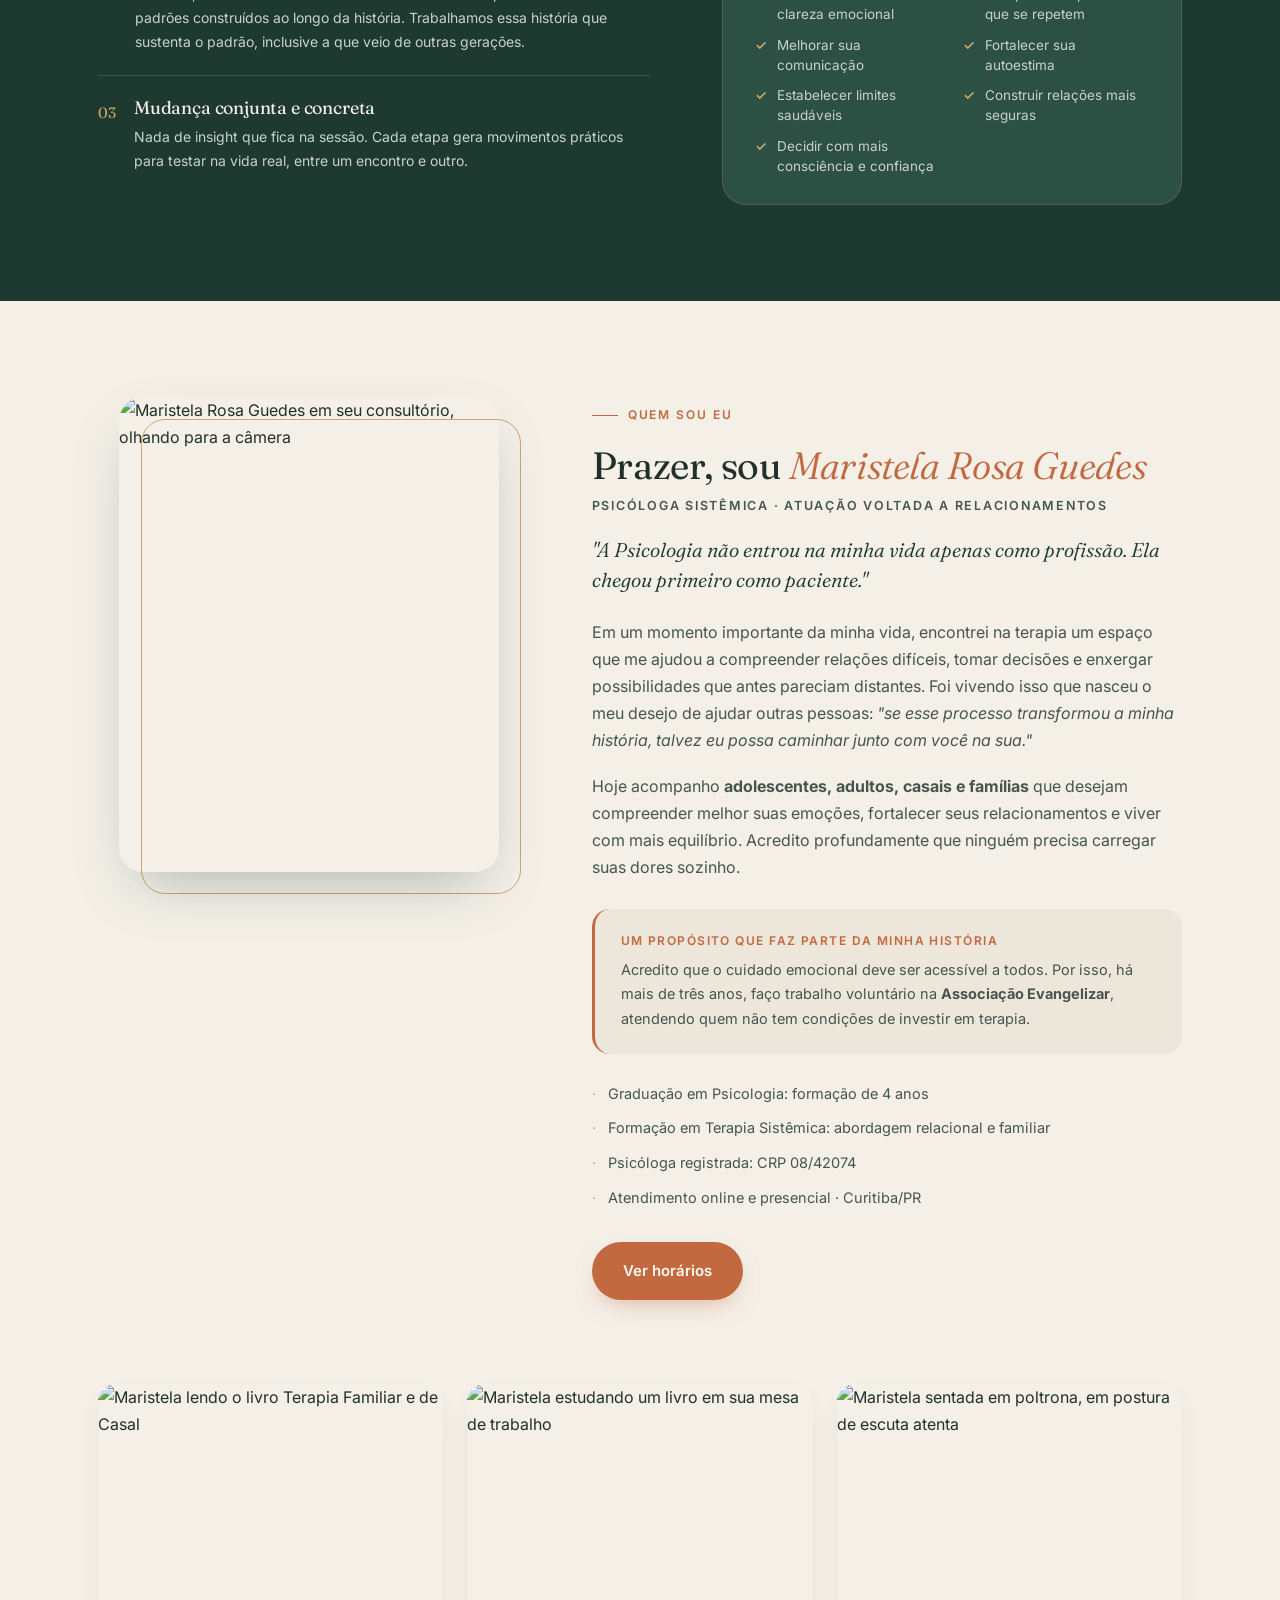
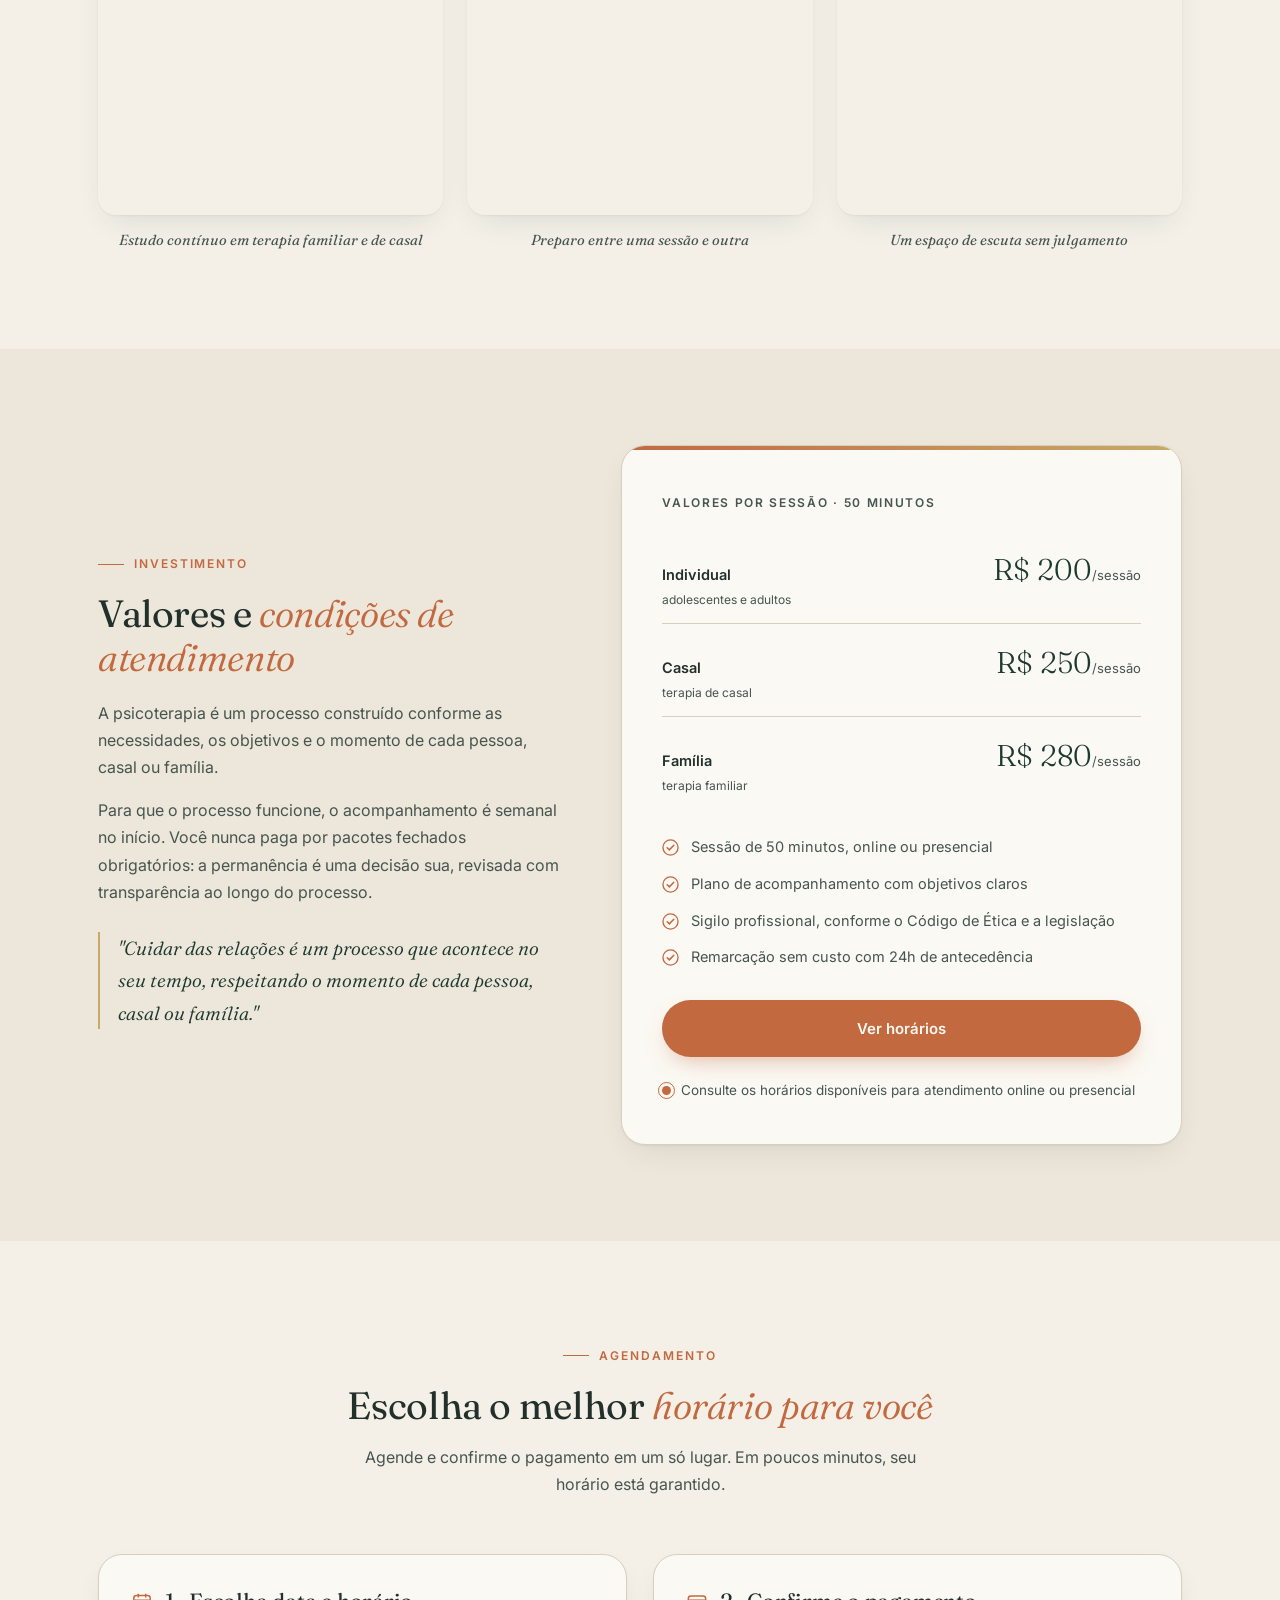
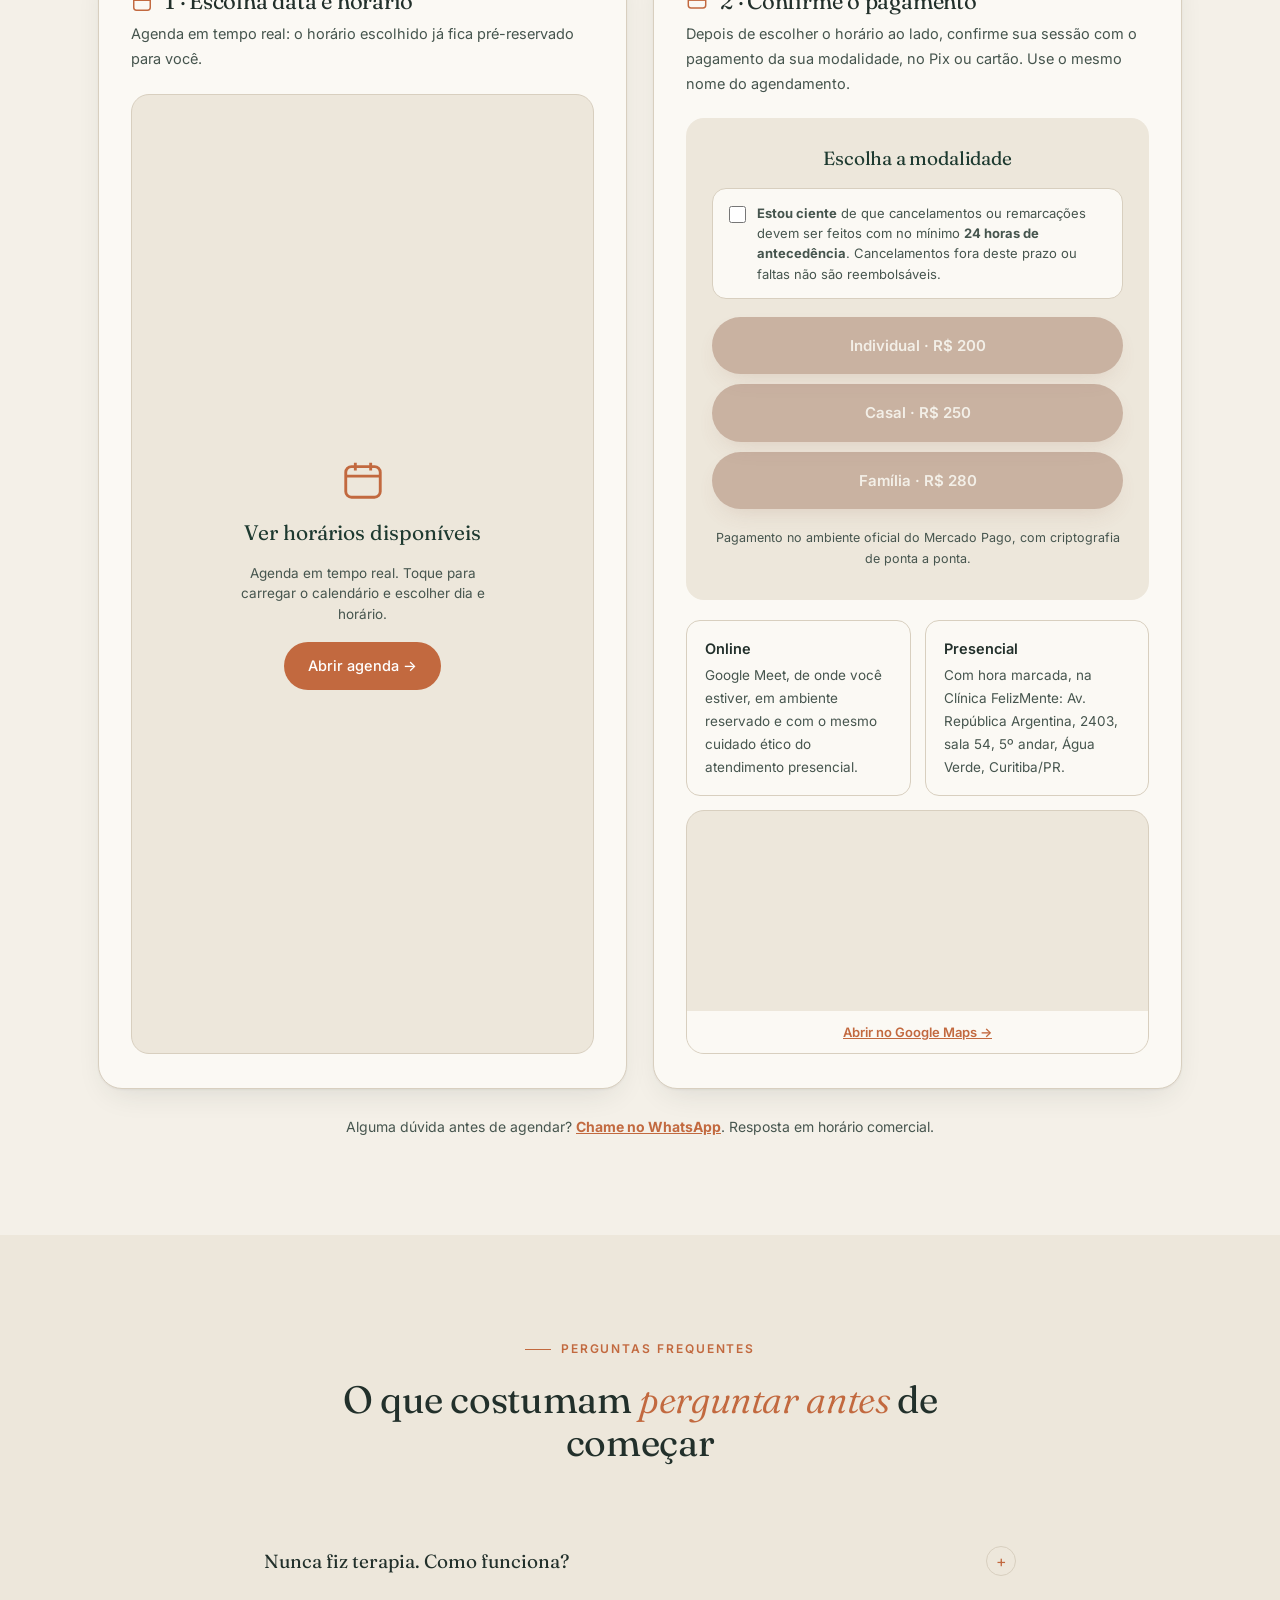
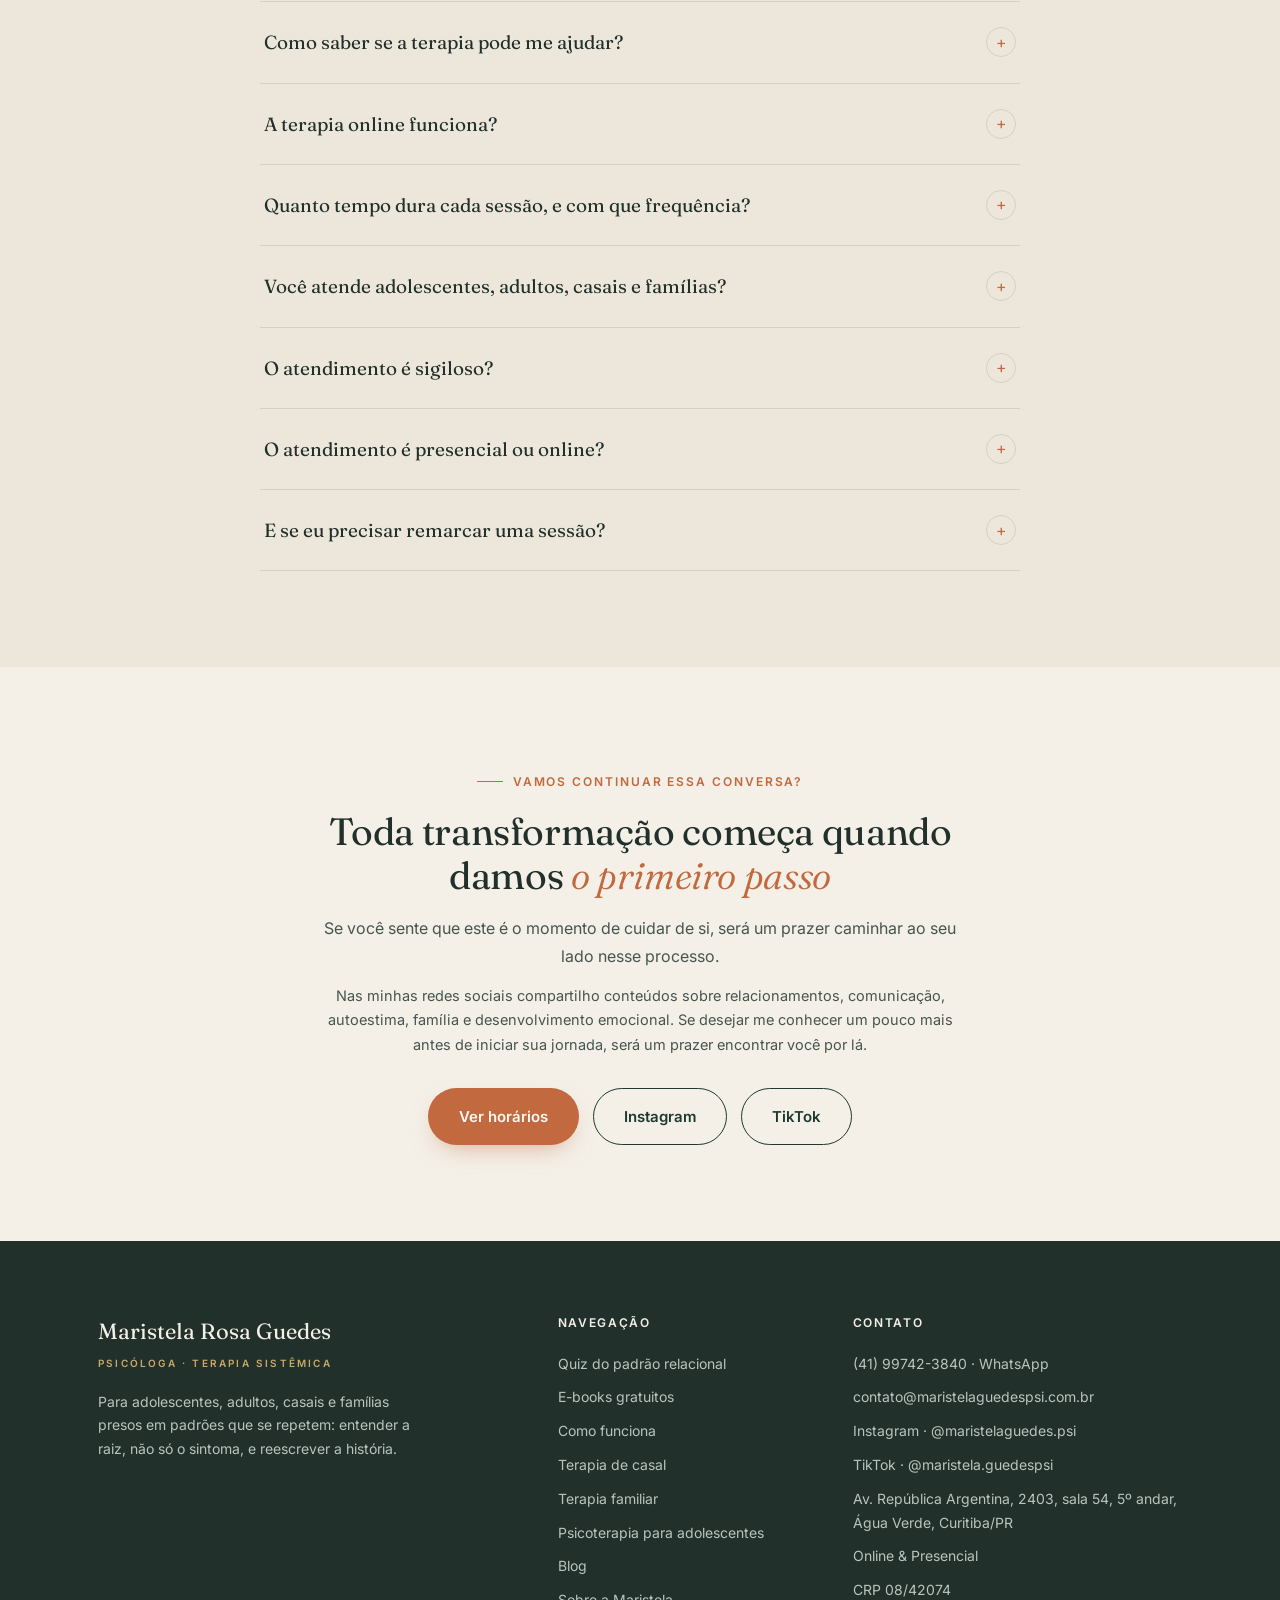
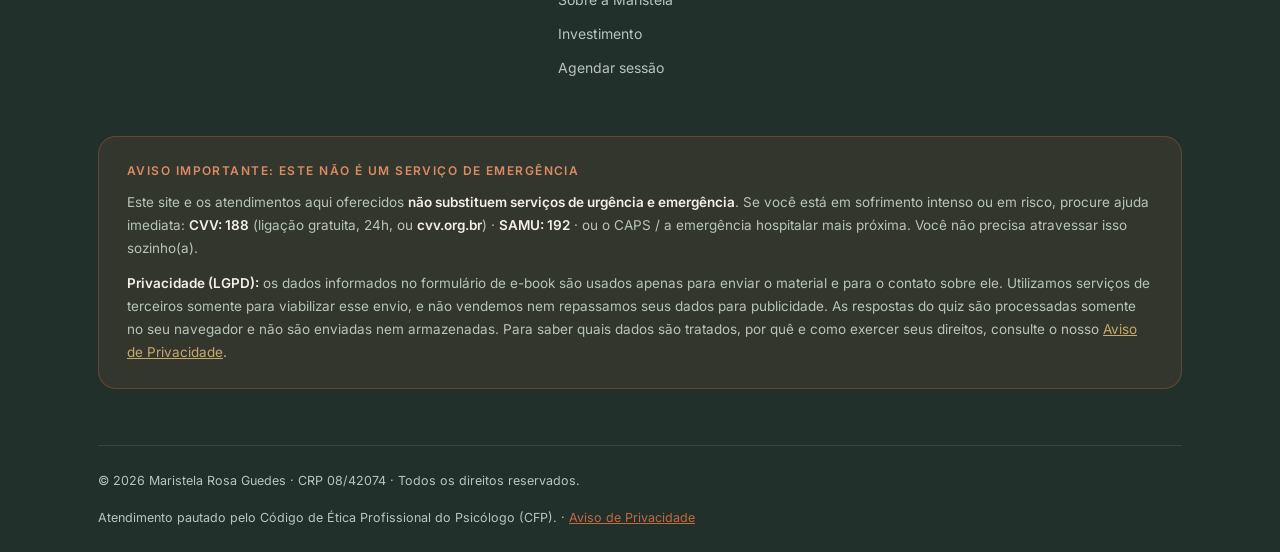
==== commit e42690ec: "Refina UX/conversao: CTAs padronizados, reordena funil, varia icones - Padroniza os ~8 CTAs de agend" ====
--- a/index.html
+++ b/index.html
@@ -640,7 +640,7 @@
         <li><a href="blog.html">Blog</a></li>
         <li><a href="#investimento">Investimento</a></li>
         <li><a href="#faq">FAQ</a></li>
-        <li><a class="btn btn-clay" href="#agendar">Agendar sessão</a></li>
+        <li><a class="btn btn-clay" href="#agendar">Ver horários</a></li>
       </ul>
     </nav>
   </div>
@@ -660,19 +660,19 @@
 
         <ul class="recon" aria-label="Você se reconhece em alguma destas situações?">
           <li>
-            <svg width="18" height="18" viewBox="0 0 18 18" aria-hidden="true"><circle cx="9" cy="9" r="8" fill="none" stroke="#C2693F" stroke-width="1.4"/><path d="M5.5 9.2l2.3 2.3 4.7-4.8" fill="none" stroke="#C2693F" stroke-width="1.6" stroke-linecap="round"/></svg>
+            <svg width="18" height="18" viewBox="0 0 18 18" aria-hidden="true"><circle cx="9" cy="9" r="8" fill="none" stroke="#C2693F" stroke-width="1.4"/><path d="M7.5 5.5l3.5 3.5-3.5 3.5" fill="none" stroke="#C2693F" stroke-width="1.6" stroke-linecap="round" stroke-linejoin="round"/></svg>
             Os conflitos no relacionamento parecem sempre os mesmos
           </li>
           <li>
-            <svg width="18" height="18" viewBox="0 0 18 18" aria-hidden="true"><circle cx="9" cy="9" r="8" fill="none" stroke="#C2693F" stroke-width="1.4"/><path d="M5.5 9.2l2.3 2.3 4.7-4.8" fill="none" stroke="#C2693F" stroke-width="1.6" stroke-linecap="round"/></svg>
+            <svg width="18" height="18" viewBox="0 0 18 18" aria-hidden="true"><circle cx="9" cy="9" r="8" fill="none" stroke="#C2693F" stroke-width="1.4"/><path d="M7.5 5.5l3.5 3.5-3.5 3.5" fill="none" stroke="#C2693F" stroke-width="1.6" stroke-linecap="round" stroke-linejoin="round"/></svg>
             Você carrega responsabilidades demais e quase nunca olha para si
           </li>
           <li>
-            <svg width="18" height="18" viewBox="0 0 18 18" aria-hidden="true"><circle cx="9" cy="9" r="8" fill="none" stroke="#C2693F" stroke-width="1.4"/><path d="M5.5 9.2l2.3 2.3 4.7-4.8" fill="none" stroke="#C2693F" stroke-width="1.6" stroke-linecap="round"/></svg>
+            <svg width="18" height="18" viewBox="0 0 18 18" aria-hidden="true"><circle cx="9" cy="9" r="8" fill="none" stroke="#C2693F" stroke-width="1.4"/><path d="M7.5 5.5l3.5 3.5-3.5 3.5" fill="none" stroke="#C2693F" stroke-width="1.6" stroke-linecap="round" stroke-linejoin="round"/></svg>
             Sente dificuldade para expressar o que pensa e o que sente
           </li>
           <li>
-            <svg width="18" height="18" viewBox="0 0 18 18" aria-hidden="true"><circle cx="9" cy="9" r="8" fill="none" stroke="#C2693F" stroke-width="1.4"/><path d="M5.5 9.2l2.3 2.3 4.7-4.8" fill="none" stroke="#C2693F" stroke-width="1.6" stroke-linecap="round"/></svg>
+            <svg width="18" height="18" viewBox="0 0 18 18" aria-hidden="true"><circle cx="9" cy="9" r="8" fill="none" stroke="#C2693F" stroke-width="1.4"/><path d="M7.5 5.5l3.5 3.5-3.5 3.5" fill="none" stroke="#C2693F" stroke-width="1.6" stroke-linecap="round" stroke-linejoin="round"/></svg>
             Vive relações que causam sofrimento, mas não sabe como mudar
           </li>
         </ul>
@@ -681,7 +681,7 @@
 
         <div class="hero-ctas">
           <a class="btn btn-clay" href="#quiz">Quero entender meu padrão</a>
-          <a class="btn btn-ghost" href="#agendar">Agendar sessão</a>
+          <a class="btn btn-ghost" href="#agendar">Ver horários</a>
         </div>
         <p style="margin-top:20px;font-size:13.5px;color:var(--ink-soft)">Atendimento para <strong>adolescentes, adultos, casais e famílias</strong> · presencial em Curitiba–PR · online para todo o Brasil</p>
       </div>
@@ -717,88 +717,6 @@
         </div>
       </div>
     </div>
-  </div>
-</section>
-
-<!-- ============================ E-BOOKS (FOREST) ============================ -->
-<section class="dark" id="ebook">
-  <div class="wrap">
-    <div class="ebook-grid">
-      <div class="reveal">
-        <span class="eyebrow">Material gratuito</span>
-        <h2>Comece a dar <em class="hl">nome ao padrão</em> ainda hoje</h2>
-        <p style="color:#C9D2CB;margin-top:16px;max-width:460px">Dois guias práticos, escritos em linguagem direta, sem jargão, sem promessa vazia. Preencha, escolha e <strong style="color:var(--bone)">baixe agora em PDF</strong>: leitura de 15 minutos que pode mudar a forma como você enxerga suas relações.</p>
-
-        <form class="ebook-form" id="ebookForm">
-          <input type="text" name="_honey" style="display:none" tabindex="-1" autocomplete="off" aria-hidden="true">
-          <div class="field">
-            <label for="ebNome">Seu nome</label>
-            <input type="text" id="ebNome" name="nome" required autocomplete="name" placeholder="Como você gosta de ser chamado(a)">
-          </div>
-          <div class="field">
-            <label for="ebEmail">Seu melhor e-mail</label>
-            <input type="email" id="ebEmail" name="email" required autocomplete="email" placeholder="voce@email.com">
-          </div>
-          <div class="field">
-            <label for="ebLivro">Qual e-book você quer?</label>
-            <select id="ebLivro" name="ebook">
-              <option value="padroes">5 Padrões que Destroem Relacionamentos</option>
-              <option value="sistemico">Pensar Sistêmico: por que o problema quase nunca é só seu</option>
-              <option value="os-dois">Quero os dois</option>
-            </select>
-          </div>
-          <button type="submit" class="btn btn-clay">Baixar meu e-book agora</button>
-          <p class="ebook-note">Download imediato, direto aqui na página, sem esperar e-mail, sem passar pelo WhatsApp. Seus dados são usados apenas para enviar o material e para o contato sobre ele.</p>
-        </form>
-        <div class="ebook-done" id="ebookDone" hidden>
-          <p class="ed-title">Pronto, <em id="edNome"></em>!</p>
-          <p class="ed-sub">Seu material está liberado, é só clicar para baixar:</p>
-          <div class="ed-links" id="edLinks"></div>
-          <p class="ed-sub" style="text-align:center;margin-top:4px">Pronto para dar o próximo passo?</p>
-          <a class="btn btn-bone" href="#agendar" style="width:100%">Quero agendar minha primeira sessão →</a>
-          <a class="ed-whats" id="edWhats" href="#" target="_blank" rel="noopener">Prefere receber também pelo WhatsApp? Clique aqui.</a>
-          <button type="button" class="ed-refazer" id="edVoltar">← voltar e escolher outro e-book</button>
-        </div>
-      </div>
-
-      <div class="books reveal" aria-hidden="true">
-        <div class="book">
-          <span class="badge">Grátis · PDF</span>
-          <span class="tag">E-book</span>
-          <span class="title">5 Padrões que <i>Destroem</i> Relacionamentos</span>
-          <span class="sub">E como reconhecê-los antes que se repitam. De novo.</span>
-          <span class="autor">Maristela Rosa Guedes · 8 págs.</span>
-        </div>
-        <div class="book b2">
-          <span class="badge">Grátis · PDF</span>
-          <span class="tag">E-book</span>
-          <span class="title">Pensar <i>Sistêmico</i></span>
-          <span class="sub">Por que o problema quase nunca é só seu, e o que fazer com isso.</span>
-          <span class="autor">Maristela Rosa Guedes · 7 págs.</span>
-        </div>
-      </div>
-    </div>
-  </div>
-</section>
-
-<!-- ============================ QUIZ ============================ -->
-<section id="quiz">
-  <div class="wrap">
-    <div class="section-head reveal" style="margin-left:auto;margin-right:auto;text-align:center;max-width:560px">
-      <span class="eyebrow" style="justify-content:center">Quiz · 2 minutos</span>
-      <h2>Qual é o <em class="hl">seu padrão</em> relacional?</h2>
-      <p>Cinco perguntas, sem resposta certa. No final, você recebe uma reflexão sobre as tendências que costumam aparecer nas suas relações, e um convite para olhar para elas com mais cuidado.</p>
-    </div>
-
-    <div class="quiz-shell reveal" id="quizShell">
-      <div class="quiz-top">
-        <span class="passo" id="quizPasso">Pergunta 1 de 5</span>
-        <span class="passo" style="color:var(--clay)">Padrão relacional</span>
-      </div>
-      <div class="quiz-bar"><i id="quizBar" style="width:20%"></i></div>
-      <div class="quiz-body" id="quizBody" aria-live="polite"></div>
-    </div>
-    <p class="quiz-disclaimer">Este quiz é um exercício de autoconhecimento: não é diagnóstico nem substitui avaliação psicológica. Suas respostas são processadas apenas no seu navegador: não são enviadas nem armazenadas.</p>
   </div>
 </section>
 
@@ -841,7 +759,7 @@
           <h3>Você não precisa enfrentar <em>tudo isso sozinho.</em></h3>
           <p>A terapia é um espaço para olhar para a sua história com cuidado e construir relações mais saudáveis, no seu tempo.</p>
         </div>
-        <a class="btn btn-bone" href="#agendar">Quero dar o primeiro passo</a>
+        <a class="btn btn-bone" href="#agendar">Ver horários</a>
       </article>
     </div>
   </div>
@@ -895,6 +813,88 @@
         <span class="tempo">50 minutos</span>
       </article>
     </div>
+  </div>
+</section>
+
+<!-- ============================ E-BOOKS (FOREST) ============================ -->
+<section class="dark" id="ebook">
+  <div class="wrap">
+    <div class="ebook-grid">
+      <div class="reveal">
+        <span class="eyebrow">Material gratuito</span>
+        <h2>Comece a dar <em class="hl">nome ao padrão</em> ainda hoje</h2>
+        <p style="color:#C9D2CB;margin-top:16px;max-width:460px">Dois guias práticos, escritos em linguagem direta, sem jargão, sem promessa vazia. Preencha, escolha e <strong style="color:var(--bone)">baixe agora em PDF</strong>: leitura de 15 minutos que pode mudar a forma como você enxerga suas relações.</p>
+
+        <form class="ebook-form" id="ebookForm">
+          <input type="text" name="_honey" style="display:none" tabindex="-1" autocomplete="off" aria-hidden="true">
+          <div class="field">
+            <label for="ebNome">Seu nome</label>
+            <input type="text" id="ebNome" name="nome" required autocomplete="name" placeholder="Como você gosta de ser chamado(a)">
+          </div>
+          <div class="field">
+            <label for="ebEmail">Seu melhor e-mail</label>
+            <input type="email" id="ebEmail" name="email" required autocomplete="email" placeholder="voce@email.com">
+          </div>
+          <div class="field">
+            <label for="ebLivro">Qual e-book você quer?</label>
+            <select id="ebLivro" name="ebook">
+              <option value="padroes">5 Padrões que Destroem Relacionamentos</option>
+              <option value="sistemico">Pensar Sistêmico: por que o problema quase nunca é só seu</option>
+              <option value="os-dois">Quero os dois</option>
+            </select>
+          </div>
+          <button type="submit" class="btn btn-clay">Baixar meu e-book agora</button>
+          <p class="ebook-note">Download imediato, direto aqui na página, sem esperar e-mail, sem passar pelo WhatsApp. Seus dados são usados apenas para enviar o material e para o contato sobre ele.</p>
+        </form>
+        <div class="ebook-done" id="ebookDone" hidden>
+          <p class="ed-title">Pronto, <em id="edNome"></em>!</p>
+          <p class="ed-sub">Seu material está liberado, é só clicar para baixar:</p>
+          <div class="ed-links" id="edLinks"></div>
+          <p class="ed-sub" style="text-align:center;margin-top:4px">Pronto para dar o próximo passo?</p>
+          <a class="btn btn-bone" href="#agendar" style="width:100%">Ver horários →</a>
+          <a class="ed-whats" id="edWhats" href="#" target="_blank" rel="noopener">Prefere receber também pelo WhatsApp? Clique aqui.</a>
+          <button type="button" class="ed-refazer" id="edVoltar">← voltar e escolher outro e-book</button>
+        </div>
+      </div>
+
+      <div class="books reveal" aria-hidden="true">
+        <div class="book">
+          <span class="badge">Grátis · PDF</span>
+          <span class="tag">E-book</span>
+          <span class="title">5 Padrões que <i>Destroem</i> Relacionamentos</span>
+          <span class="sub">E como reconhecê-los antes que se repitam. De novo.</span>
+          <span class="autor">Maristela Rosa Guedes · 8 págs.</span>
+        </div>
+        <div class="book b2">
+          <span class="badge">Grátis · PDF</span>
+          <span class="tag">E-book</span>
+          <span class="title">Pensar <i>Sistêmico</i></span>
+          <span class="sub">Por que o problema quase nunca é só seu, e o que fazer com isso.</span>
+          <span class="autor">Maristela Rosa Guedes · 7 págs.</span>
+        </div>
+      </div>
+    </div>
+  </div>
+</section>
+
+<!-- ============================ QUIZ ============================ -->
+<section id="quiz">
+  <div class="wrap">
+    <div class="section-head reveal" style="margin-left:auto;margin-right:auto;text-align:center;max-width:560px">
+      <span class="eyebrow" style="justify-content:center">Quiz · 2 minutos</span>
+      <h2>Qual é o <em class="hl">seu padrão</em> relacional?</h2>
+      <p>Cinco perguntas, sem resposta certa. No final, você recebe uma reflexão sobre as tendências que costumam aparecer nas suas relações, e um convite para olhar para elas com mais cuidado.</p>
+    </div>
+
+    <div class="quiz-shell reveal" id="quizShell">
+      <div class="quiz-top">
+        <span class="passo" id="quizPasso">Pergunta 1 de 5</span>
+        <span class="passo" style="color:var(--clay)">Padrão relacional</span>
+      </div>
+      <div class="quiz-bar"><i id="quizBar" style="width:20%"></i></div>
+      <div class="quiz-body" id="quizBody" aria-live="polite"></div>
+    </div>
+    <p class="quiz-disclaimer">Este quiz é um exercício de autoconhecimento: não é diagnóstico nem substitui avaliação psicológica. Suas respostas são processadas apenas no seu navegador: não são enviadas nem armazenadas.</p>
   </div>
 </section>
 
@@ -979,7 +979,7 @@
           <li>Psicóloga registrada: CRP 08/42074</li>
           <li>Atendimento online e presencial · Curitiba/PR</li>
         </ul>
-        <a class="btn btn-clay" href="#agendar">Quero conversar com a Maristela</a>
+        <a class="btn btn-clay" href="#agendar">Ver horários</a>
       </div>
     </div>
 
@@ -1036,7 +1036,7 @@
             Remarcação sem custo com 24h de antecedência
           </li>
         </ul>
-        <a class="btn btn-clay" href="#agendar" style="width:100%">Reservar meu horário</a>
+        <a class="btn btn-clay" href="#agendar" style="width:100%">Ver horários</a>
         <p class="vagas"><span class="pulse" aria-hidden="true"></span>Consulte os horários disponíveis para atendimento online ou presencial</p>
       </div>
     </div>
@@ -1156,7 +1156,7 @@
       <p>Se você sente que este é o momento de cuidar de si, será um prazer caminhar ao seu lado nesse processo.</p>
       <p style="margin-top:14px;font-size:14.5px">Nas minhas redes sociais compartilho conteúdos sobre relacionamentos, comunicação, autoestima, família e desenvolvimento emocional. Se desejar me conhecer um pouco mais antes de iniciar sua jornada, será um prazer encontrar você por lá.</p>
       <div class="social-links">
-        <a class="btn btn-clay" href="#agendar">Quero iniciar minha jornada</a>
+        <a class="btn btn-clay" href="#agendar">Ver horários</a>
         <a class="btn btn-ghost" href="https://instagram.com/maristelaguedes.psi" target="_blank" rel="noopener">Instagram</a>
         <a class="btn btn-ghost" href="https://www.tiktok.com/@maristela.guedespsi" target="_blank" rel="noopener">TikTok</a>
       </div>
@@ -1425,7 +1425,7 @@
       <p style="font-size:14px">Reconhecer a tendência é metade do caminho. A outra metade, reescrevê-la, funciona melhor com acompanhamento profissional.</p>
       <p style="font-size:12.5px;color:var(--ink-soft);margin-top:2px">Este resultado é apenas uma leitura educativa das suas respostas de hoje. Não é diagnóstico, não define sua personalidade nem substitui uma avaliação psicológica individual.</p>
       <div class="acoes">
-        <a class="btn btn-clay" href="#agendar">Quero trabalhar isso em terapia</a>
+        <a class="btn btn-clay" href="#agendar">Ver horários</a>
         <a class="btn btn-ghost" href="https://wa.me/5541997423840?text=${msgWhats}" target="_blank" rel="noopener">Falar no WhatsApp</a>
         <button type="button" id="refazer" style="background:none;border:none;cursor:pointer;font:inherit;font-size:13px;color:var(--ink-soft);text-decoration:underline">Refazer o quiz</button>
       </div>
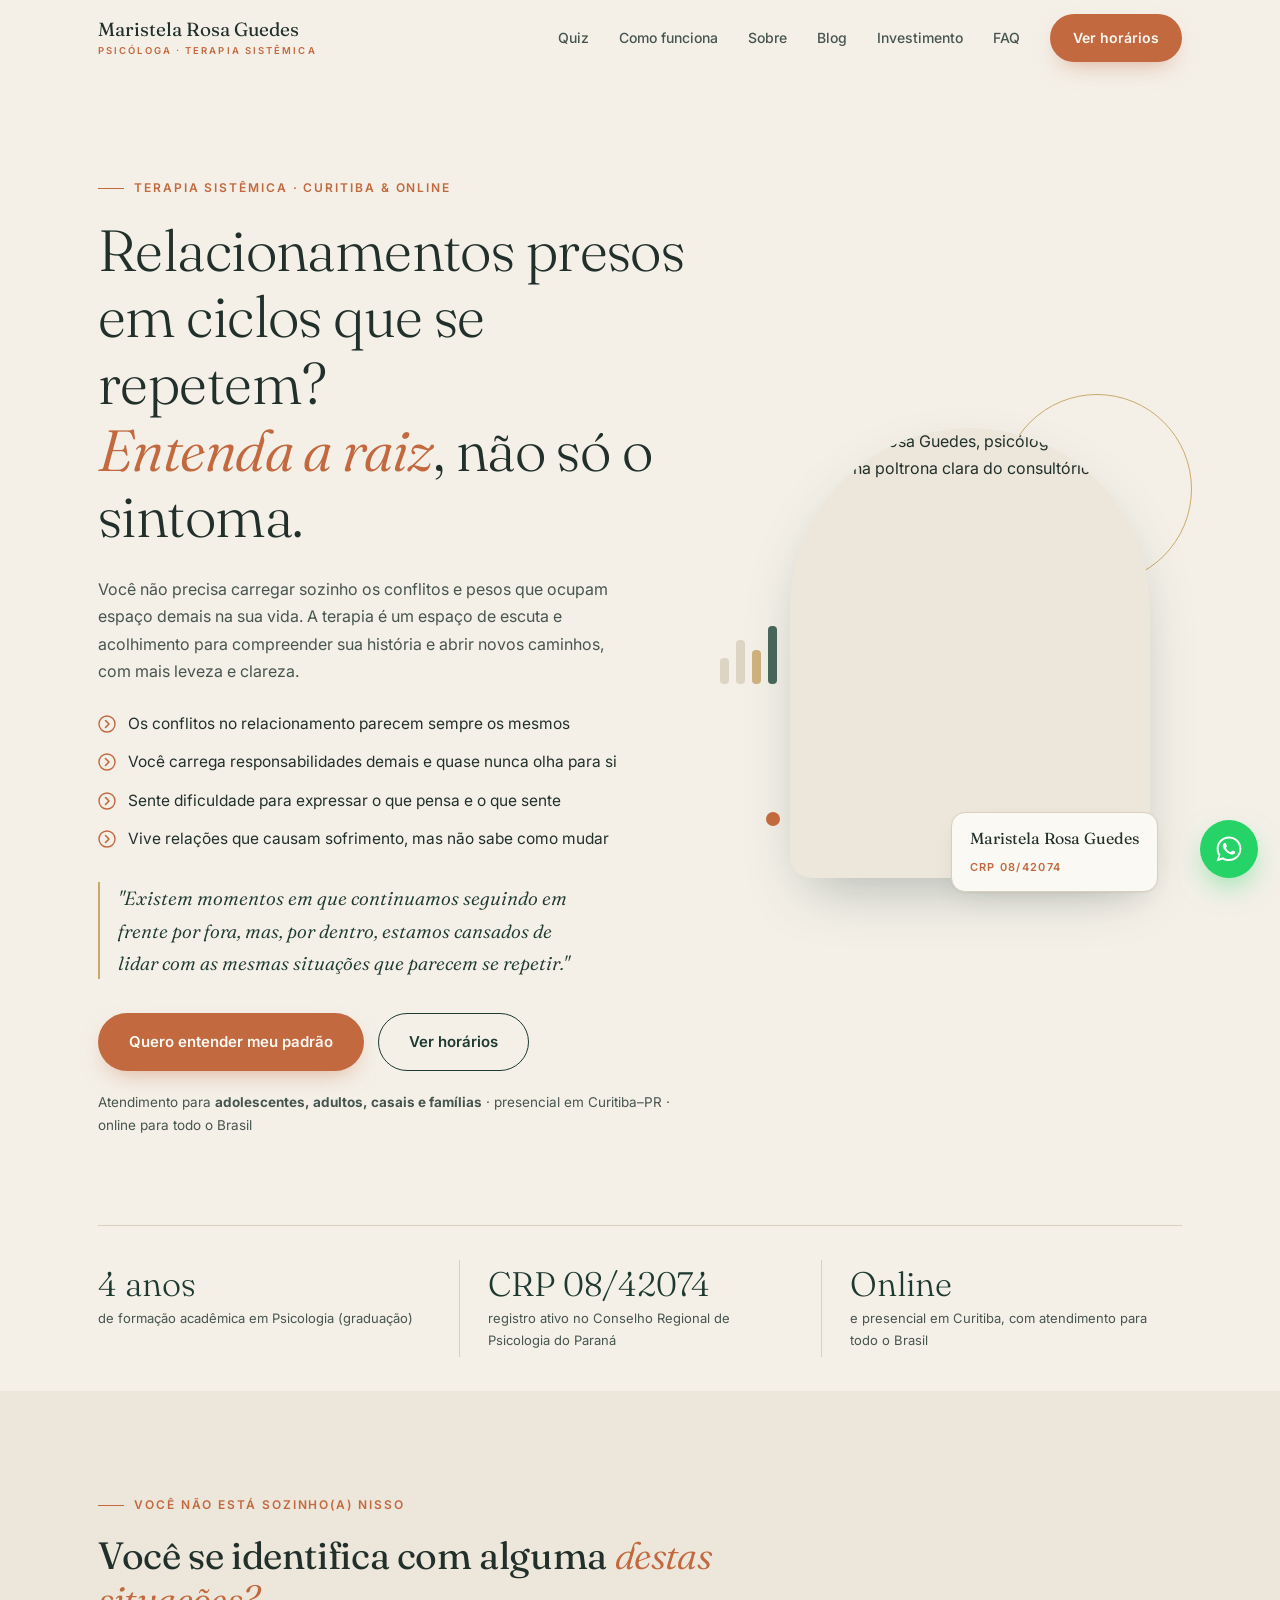
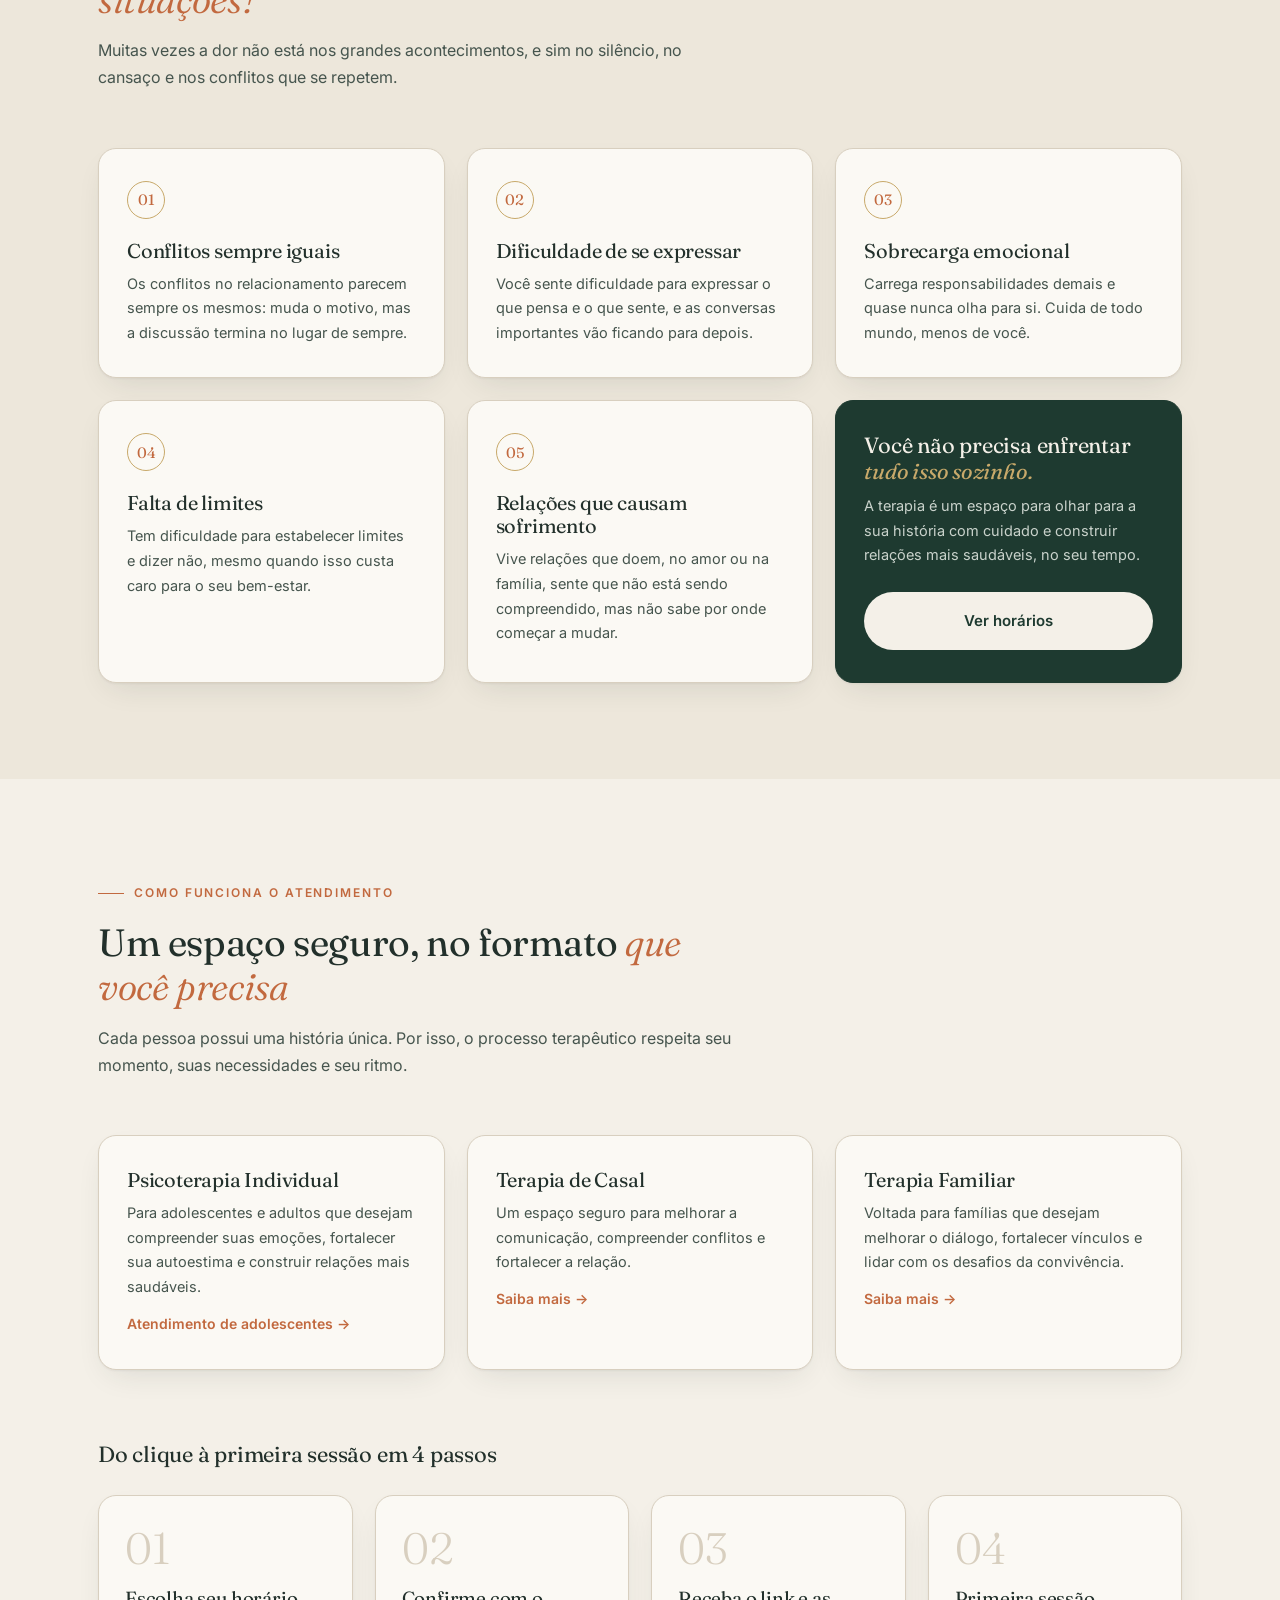
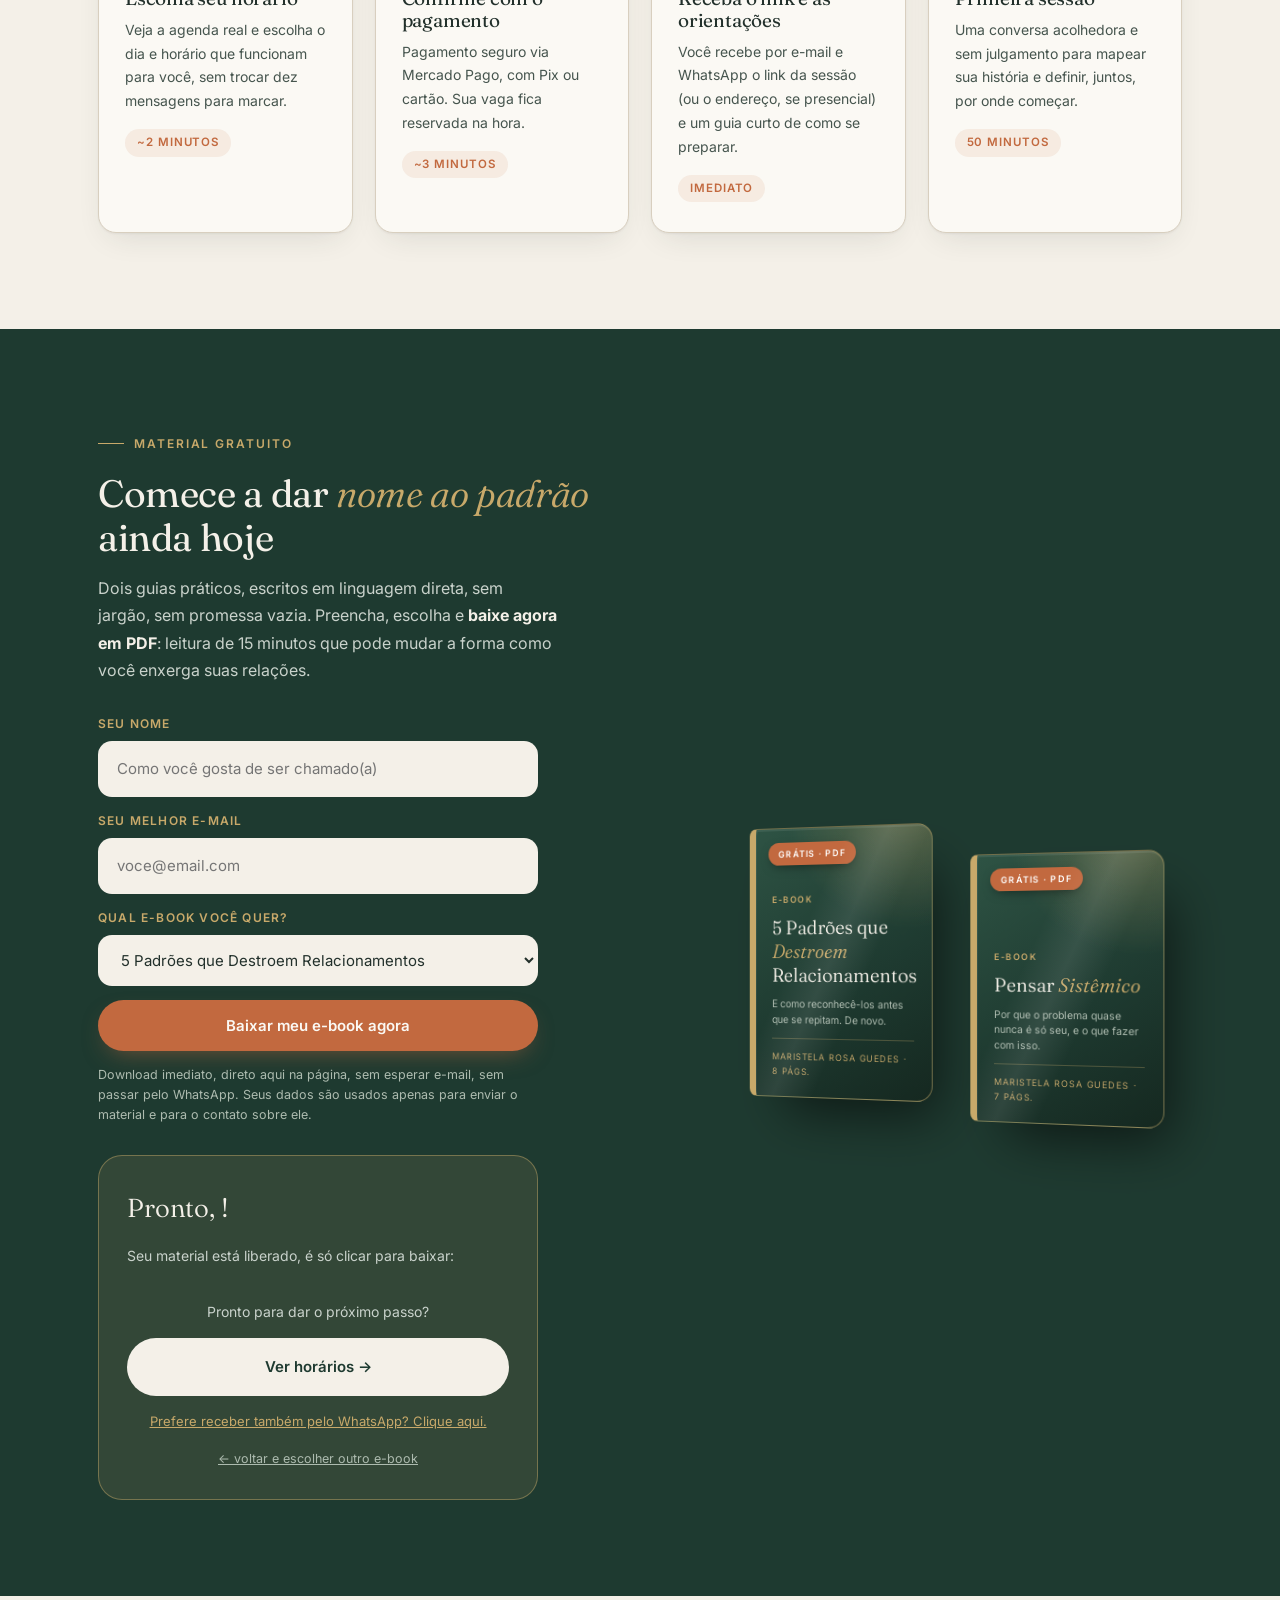
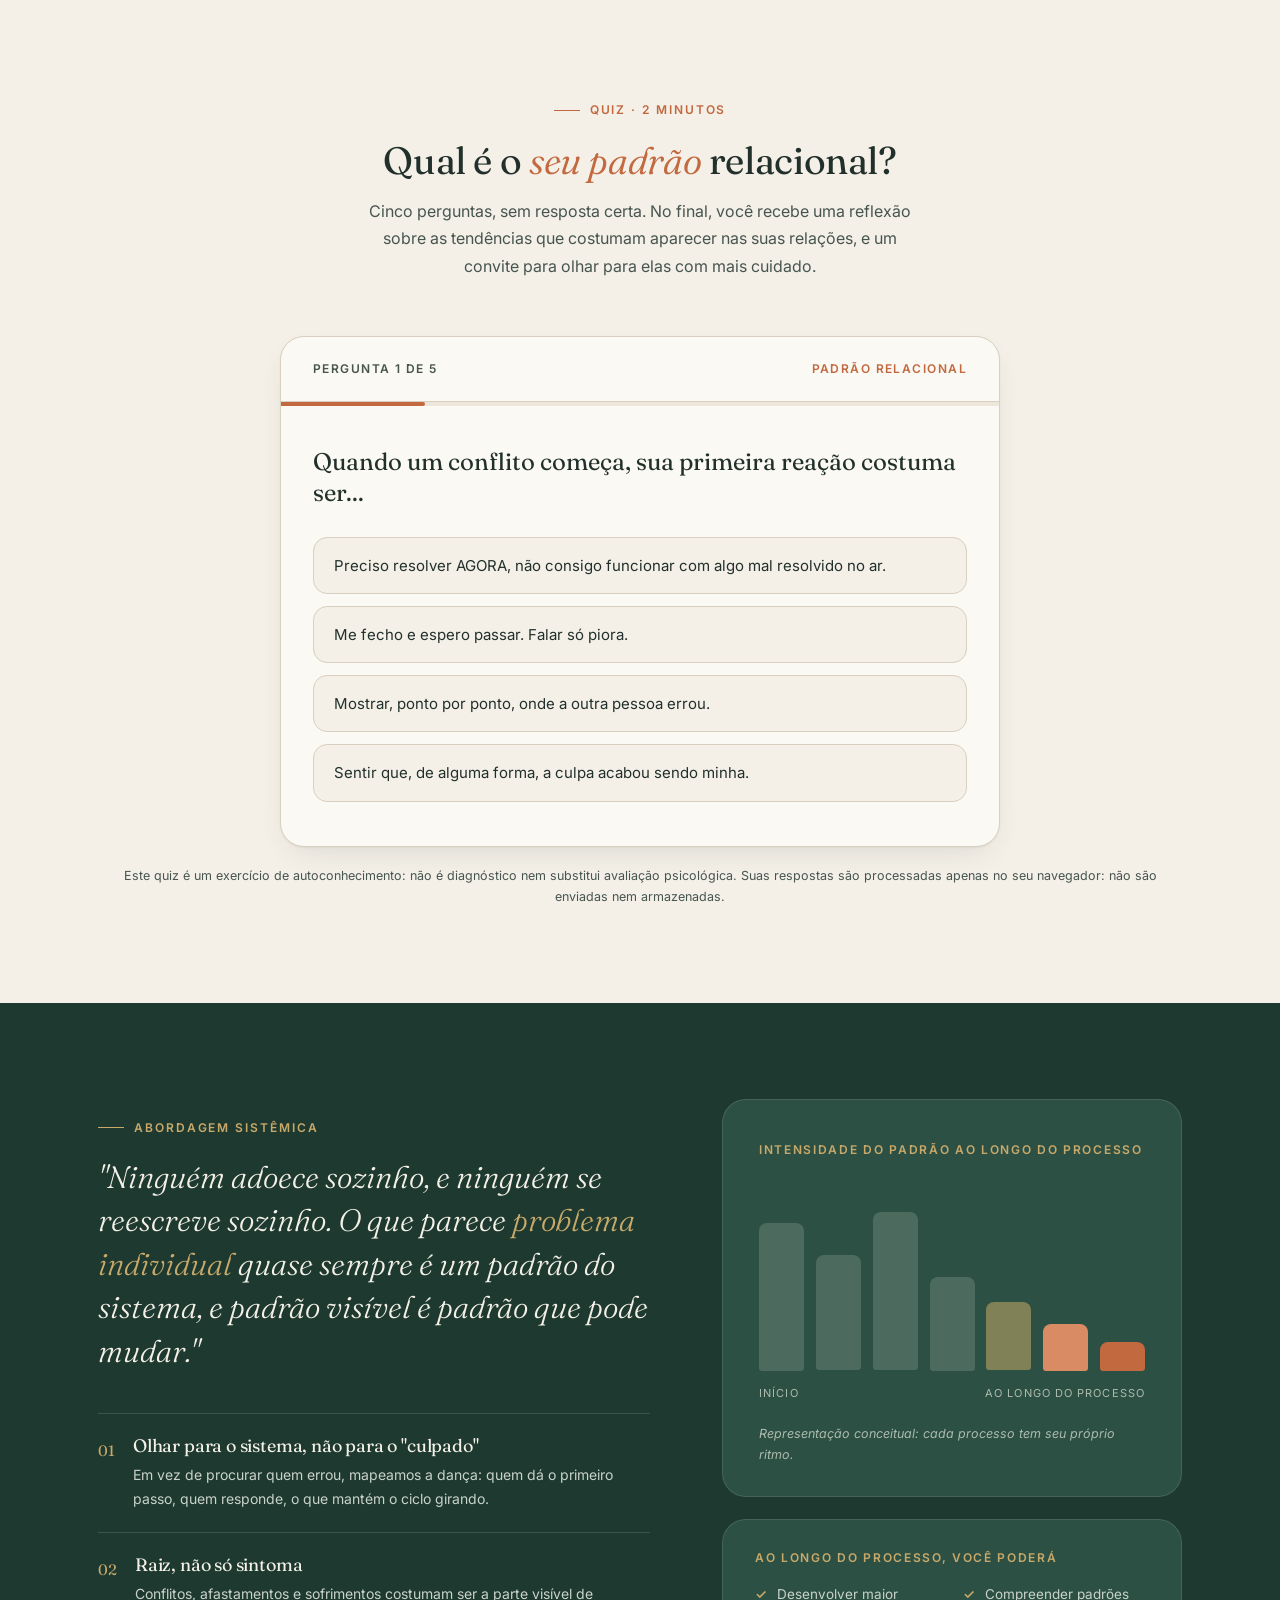
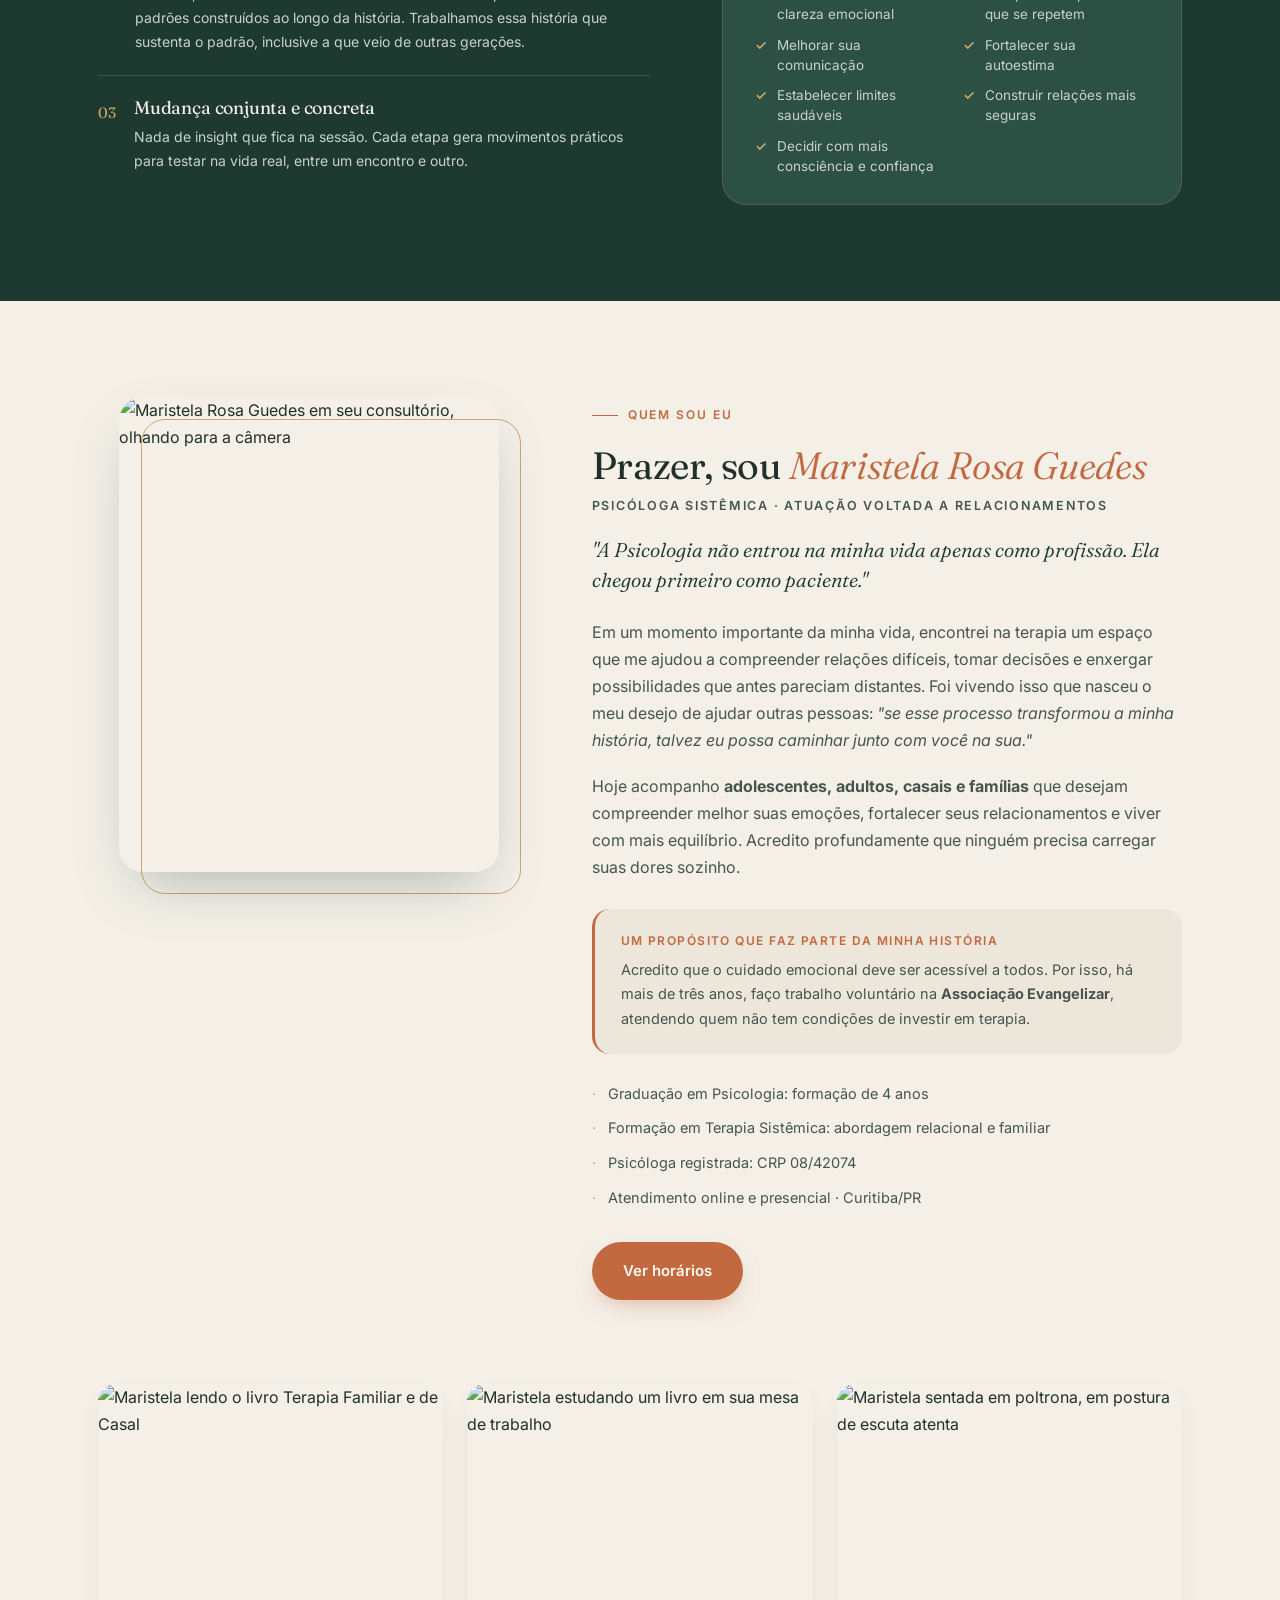
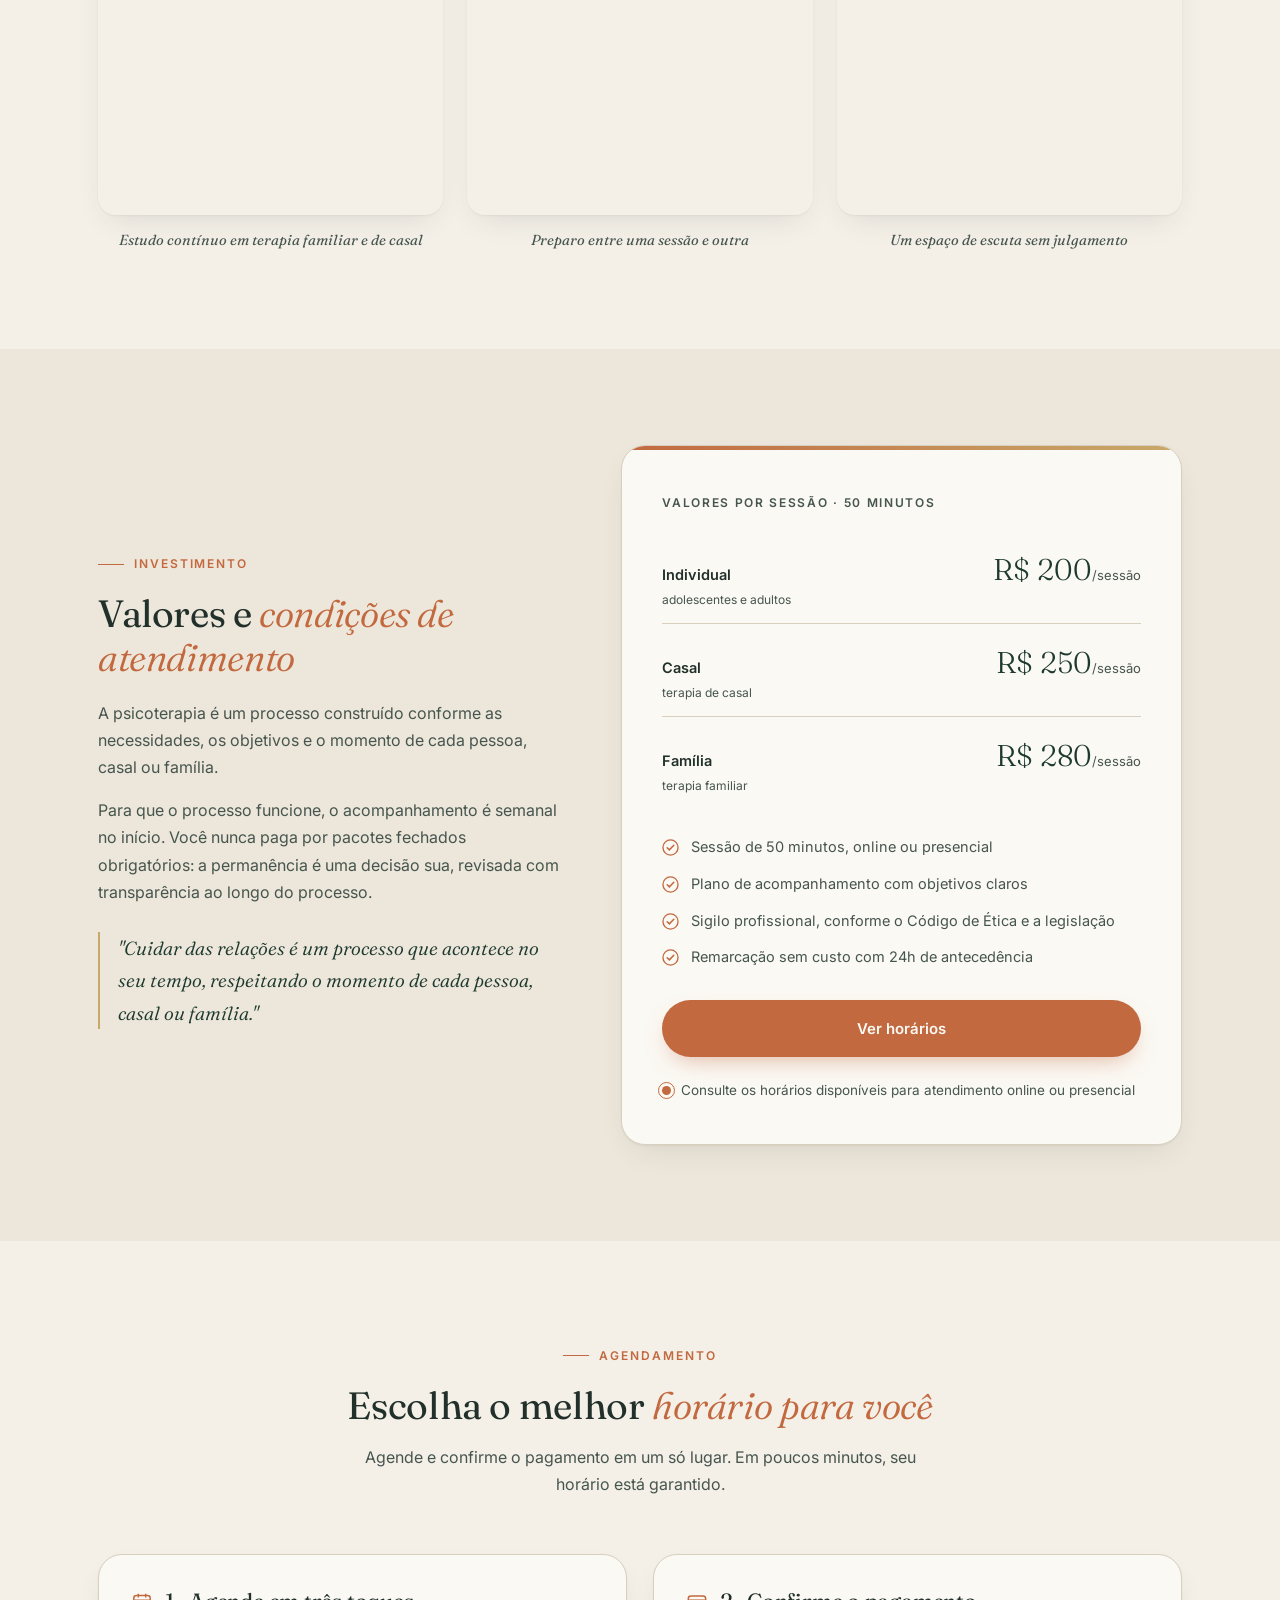
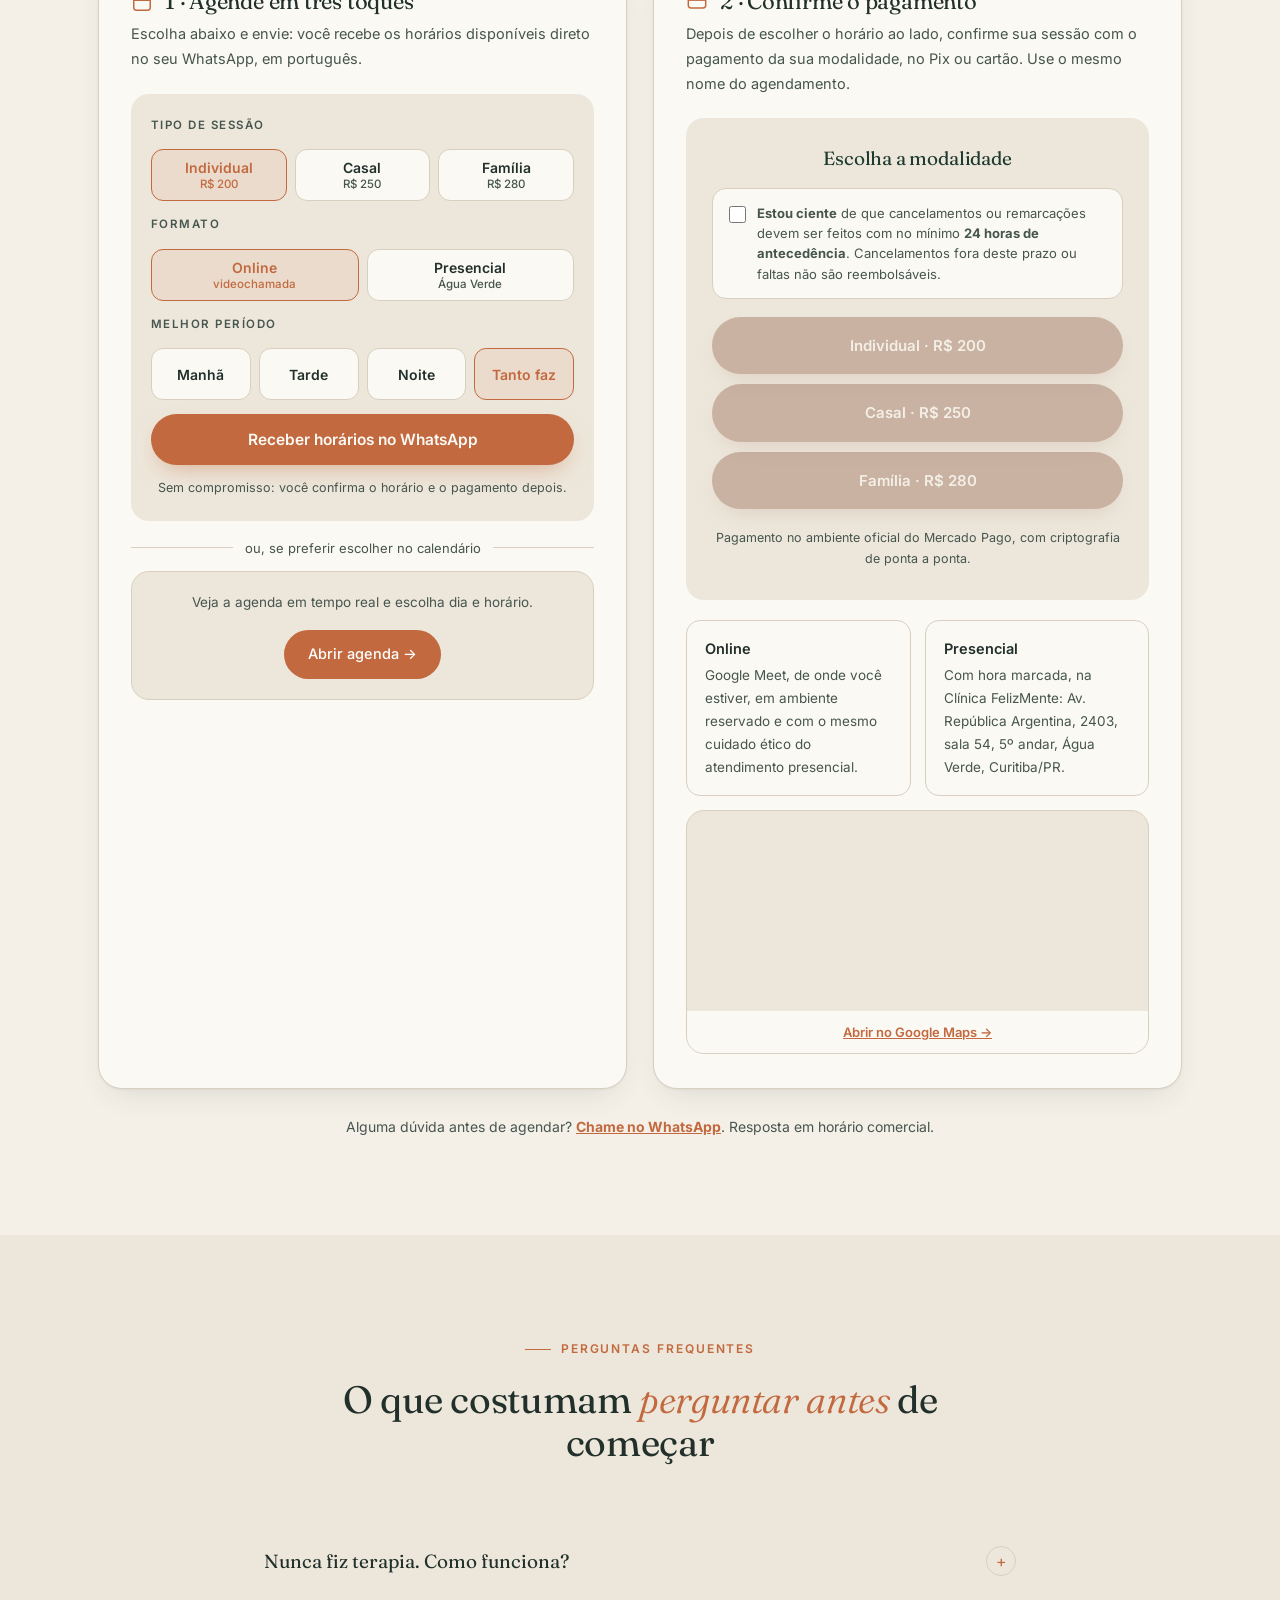
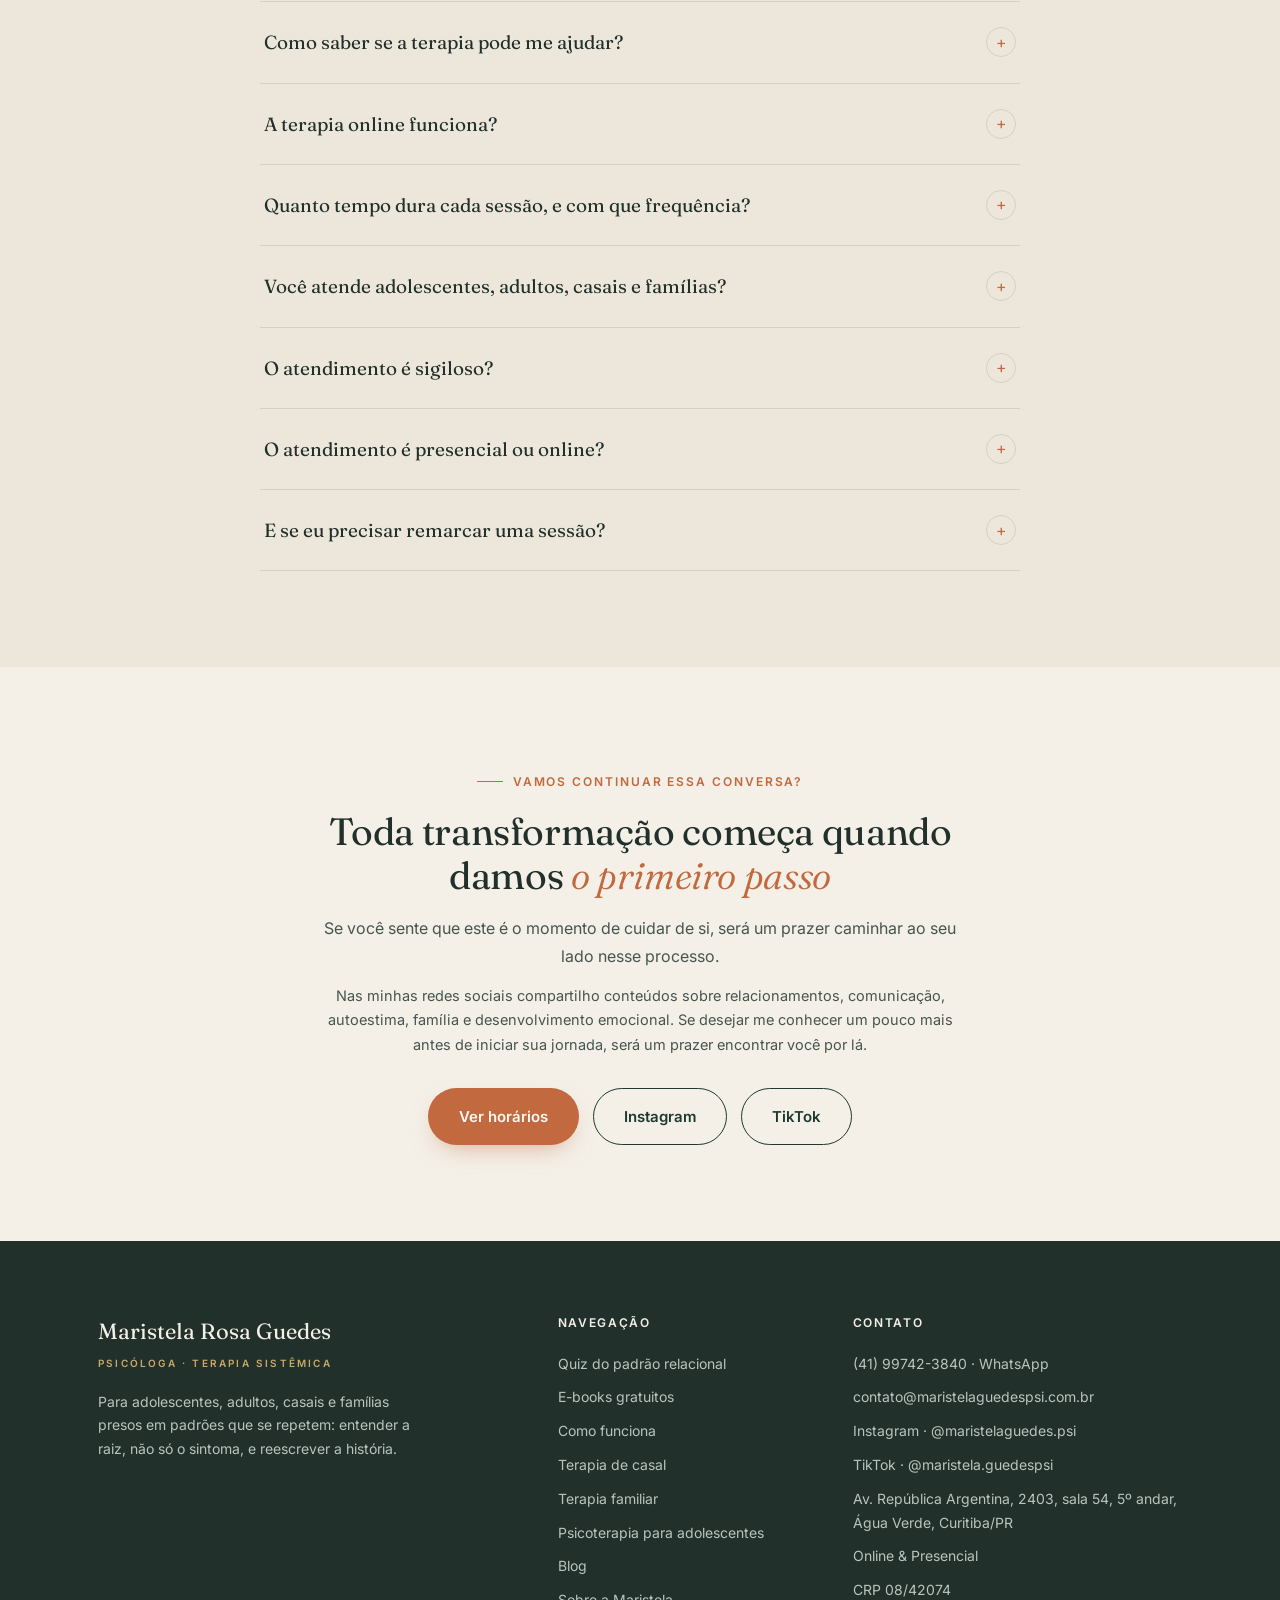
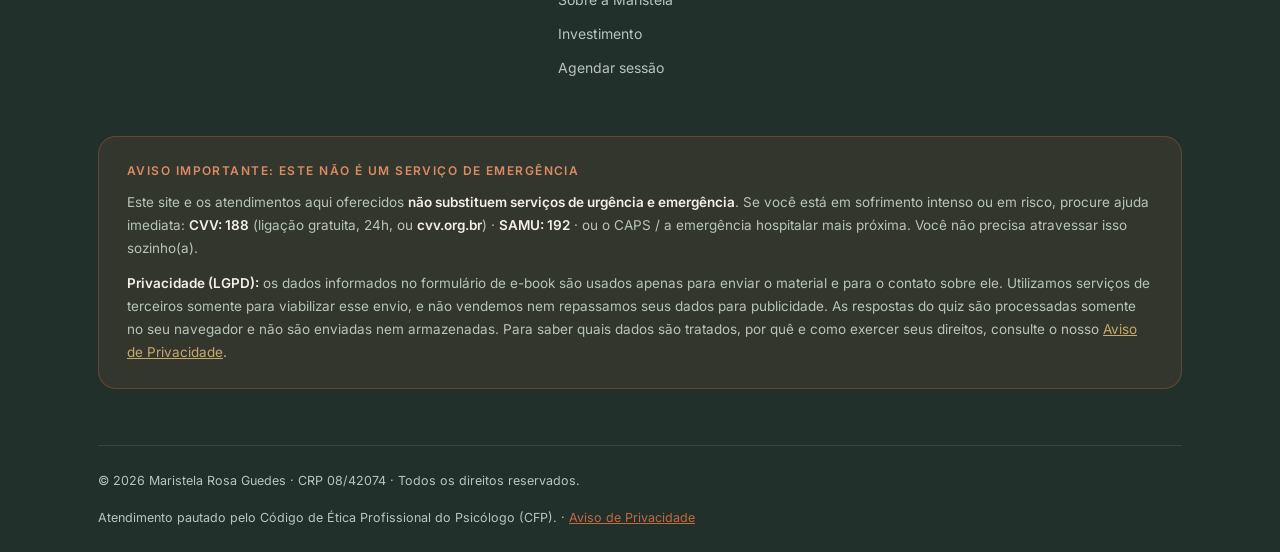
==== commit 396ac31c: "Mobile: agendamento rapido em portugues com envio direto ao WhatsApp - Novo fluxo "Agende em tres to" ====
--- a/index.html
+++ b/index.html
@@ -543,6 +543,25 @@
 .calendly-load .cl-sub{font-size:13.5px;color:var(--ink-soft);max-width:270px;line-height:1.5}
 .calendly-load .cl-btn{margin-top:6px;display:inline-block;background:var(--clay);color:#fff;padding:12px 24px;border-radius:999px;font-size:14.5px;font-weight:500;transition:background .2s}
 .calendly-load:hover .cl-btn,.calendly-load:focus-visible .cl-btn{background:var(--forest)}
+
+/* ---------- Agendamento rápido em português (mobile-first) ---------- */
+.agq{display:flex;flex-direction:column;gap:14px;background:var(--bone2);border-radius:var(--r-md);padding:22px 20px}
+.agq-lbl{font-size:11.5px;font-weight:600;letter-spacing:.13em;text-transform:uppercase;color:var(--ink-soft)}
+.agq .chips{display:grid;grid-template-columns:repeat(3,1fr);gap:8px}
+.agq .chips.c4{grid-template-columns:repeat(4,1fr)}
+@media(max-width:560px){.agq .chips.c4{grid-template-columns:repeat(2,1fr)}}
+.agq .chip{min-height:52px;display:flex;flex-direction:column;align-items:center;justify-content:center;gap:1px;background:var(--white);border:1.5px solid var(--line);border-radius:12px;padding:9px 6px;font-family:'Inter',sans-serif;font-size:14px;font-weight:600;color:var(--ink);cursor:pointer;transition:border-color .15s,background .15s,color .15s}
+.agq .chip small{font-weight:500;font-size:11.5px;color:var(--ink-soft)}
+.agq .chip[aria-pressed="true"]{border-color:var(--clay);background:rgba(194,105,63,.09);color:var(--clay)}
+.agq .chip[aria-pressed="true"] small{color:var(--clay)}
+.agq-send{width:100%;font-size:15.5px}
+.agq-note{font-size:12.5px;color:var(--ink-soft);text-align:center;margin-top:-2px}
+.agq-ou{display:flex;align-items:center;gap:12px;color:var(--ink-soft);font-size:13px;margin:16px 0 12px}
+.agq-ou::before,.agq-ou::after{content:"";flex:1;height:1px;background:var(--line)}
+.calendly-box.compact{min-height:0;flex:none}
+.calendly-box.compact .calendly-load{min-height:0;padding:20px 22px}
+.calendly-box.compact .calendly-load svg,.calendly-box.compact .cl-title{display:none}
+.calendly-box.compact .cl-sub{max-width:none}
 .mp-box{flex:1;display:flex;flex-direction:column;justify-content:center;gap:18px;background:var(--bone2);border-radius:var(--r-md);padding:30px 26px;text-align:center}
 .mp-box .serif{font-size:19px;color:var(--forest)}
 .aceite-box{display:flex;align-items:flex-start;gap:11px;text-align:left;background:var(--white);border:1px solid var(--line);border-radius:var(--r-sm);padding:14px 16px;transition:border-color .25s,box-shadow .25s}
@@ -1056,14 +1075,35 @@
       <div class="agenda-card reveal">
         <h3>
           <svg width="22" height="22" viewBox="0 0 24 24" fill="none" stroke="#C2693F" stroke-width="1.6" aria-hidden="true"><rect x="3" y="5" width="18" height="16" rx="3"/><path d="M8 3v4M16 3v4M3 10h18"/></svg>
-          1 · Escolha data e horário
+          1 · Agende em três toques
         </h3>
-        <p class="desc">Agenda em tempo real: o horário escolhido já fica pré-reservado para você.</p>
-        <div class="calendly-box" id="calendlyBox">
-          <button type="button" class="calendly-load" id="calendlyLoad" aria-label="Ver horários disponíveis na agenda">
-            <svg viewBox="0 0 24 24" aria-hidden="true"><rect x="3" y="5" width="18" height="16" rx="3"/><path d="M8 3v4M16 3v4M3 10h18"/></svg>
-            <span class="cl-title">Ver horários disponíveis</span>
-            <span class="cl-sub">Agenda em tempo real. Toque para carregar o calendário e escolher dia e horário.</span>
+        <p class="desc">Escolha abaixo e envie: você recebe os horários disponíveis direto no seu WhatsApp, em português.</p>
+        <div class="agq" id="agq">
+          <span class="agq-lbl">Tipo de sessão</span>
+          <div class="chips" data-g="tipo" role="group" aria-label="Tipo de sessão">
+            <button type="button" class="chip" aria-pressed="true" data-v="Individual">Individual<small>R$ 200</small></button>
+            <button type="button" class="chip" aria-pressed="false" data-v="Casal">Casal<small>R$ 250</small></button>
+            <button type="button" class="chip" aria-pressed="false" data-v="Família">Família<small>R$ 280</small></button>
+          </div>
+          <span class="agq-lbl">Formato</span>
+          <div class="chips" data-g="formato" role="group" aria-label="Formato do atendimento" style="grid-template-columns:repeat(2,1fr)">
+            <button type="button" class="chip" aria-pressed="true" data-v="Online">Online<small>videochamada</small></button>
+            <button type="button" class="chip" aria-pressed="false" data-v="Presencial (Água Verde)">Presencial<small>Água Verde</small></button>
+          </div>
+          <span class="agq-lbl">Melhor período</span>
+          <div class="chips c4" data-g="periodo" role="group" aria-label="Melhor período">
+            <button type="button" class="chip" aria-pressed="false" data-v="Manhã">Manhã</button>
+            <button type="button" class="chip" aria-pressed="false" data-v="Tarde">Tarde</button>
+            <button type="button" class="chip" aria-pressed="false" data-v="Noite">Noite</button>
+            <button type="button" class="chip" aria-pressed="true" data-v="Qualquer horário">Tanto faz</button>
+          </div>
+          <button type="button" class="btn btn-clay agq-send" id="agqSend">Receber horários no WhatsApp</button>
+          <p class="agq-note">Sem compromisso: você confirma o horário e o pagamento depois.</p>
+        </div>
+        <div class="agq-ou">ou, se preferir escolher no calendário</div>
+        <div class="calendly-box compact" id="calendlyBox">
+          <button type="button" class="calendly-load" id="calendlyLoad" aria-label="Abrir o calendário de horários">
+            <span class="cl-sub">Veja a agenda em tempo real e escolha dia e horário.</span>
             <span class="cl-btn">Abrir agenda →</span>
           </button>
         </div>
@@ -1263,6 +1303,28 @@
   calendlyLoad.addEventListener('click', () => {
     document.getElementById('calendlyBox').innerHTML =
       '<iframe src="https://calendly.com/maristelarosapsi/sessao-psicoterapia?hide_gdpr_banner=1&background_color=EDE7DB&text_color=22302B&primary_color=C2693F" title="Agenda de horários no Calendly"></iframe>';
+  });
+}
+
+/* ---------- Agendamento rápido em português: monta o pedido e abre o WhatsApp ---------- */
+const agq = document.getElementById('agq');
+if (agq) {
+  agq.querySelectorAll('.chips').forEach(g => {
+    g.addEventListener('click', e => {
+      const b = e.target.closest('.chip');
+      if (!b) return;
+      g.querySelectorAll('.chip').forEach(c => c.setAttribute('aria-pressed', 'false'));
+      b.setAttribute('aria-pressed', 'true');
+    });
+  });
+  document.getElementById('agqSend').addEventListener('click', () => {
+    const v = k => agq.querySelector('[data-g="' + k + '"] .chip[aria-pressed="true"]')?.dataset.v || '';
+    const msg = 'Olá, Maristela! Quero agendar uma sessão.\n' +
+      '• Tipo: ' + v('tipo') + '\n' +
+      '• Formato: ' + v('formato') + '\n' +
+      '• Melhor período: ' + v('periodo') + '\n\n' +
+      'Pode me enviar os horários disponíveis?';
+    window.open('https://wa.me/5541997423840?text=' + encodeURIComponent(msg), '_blank', 'noopener');
   });
 }
 
